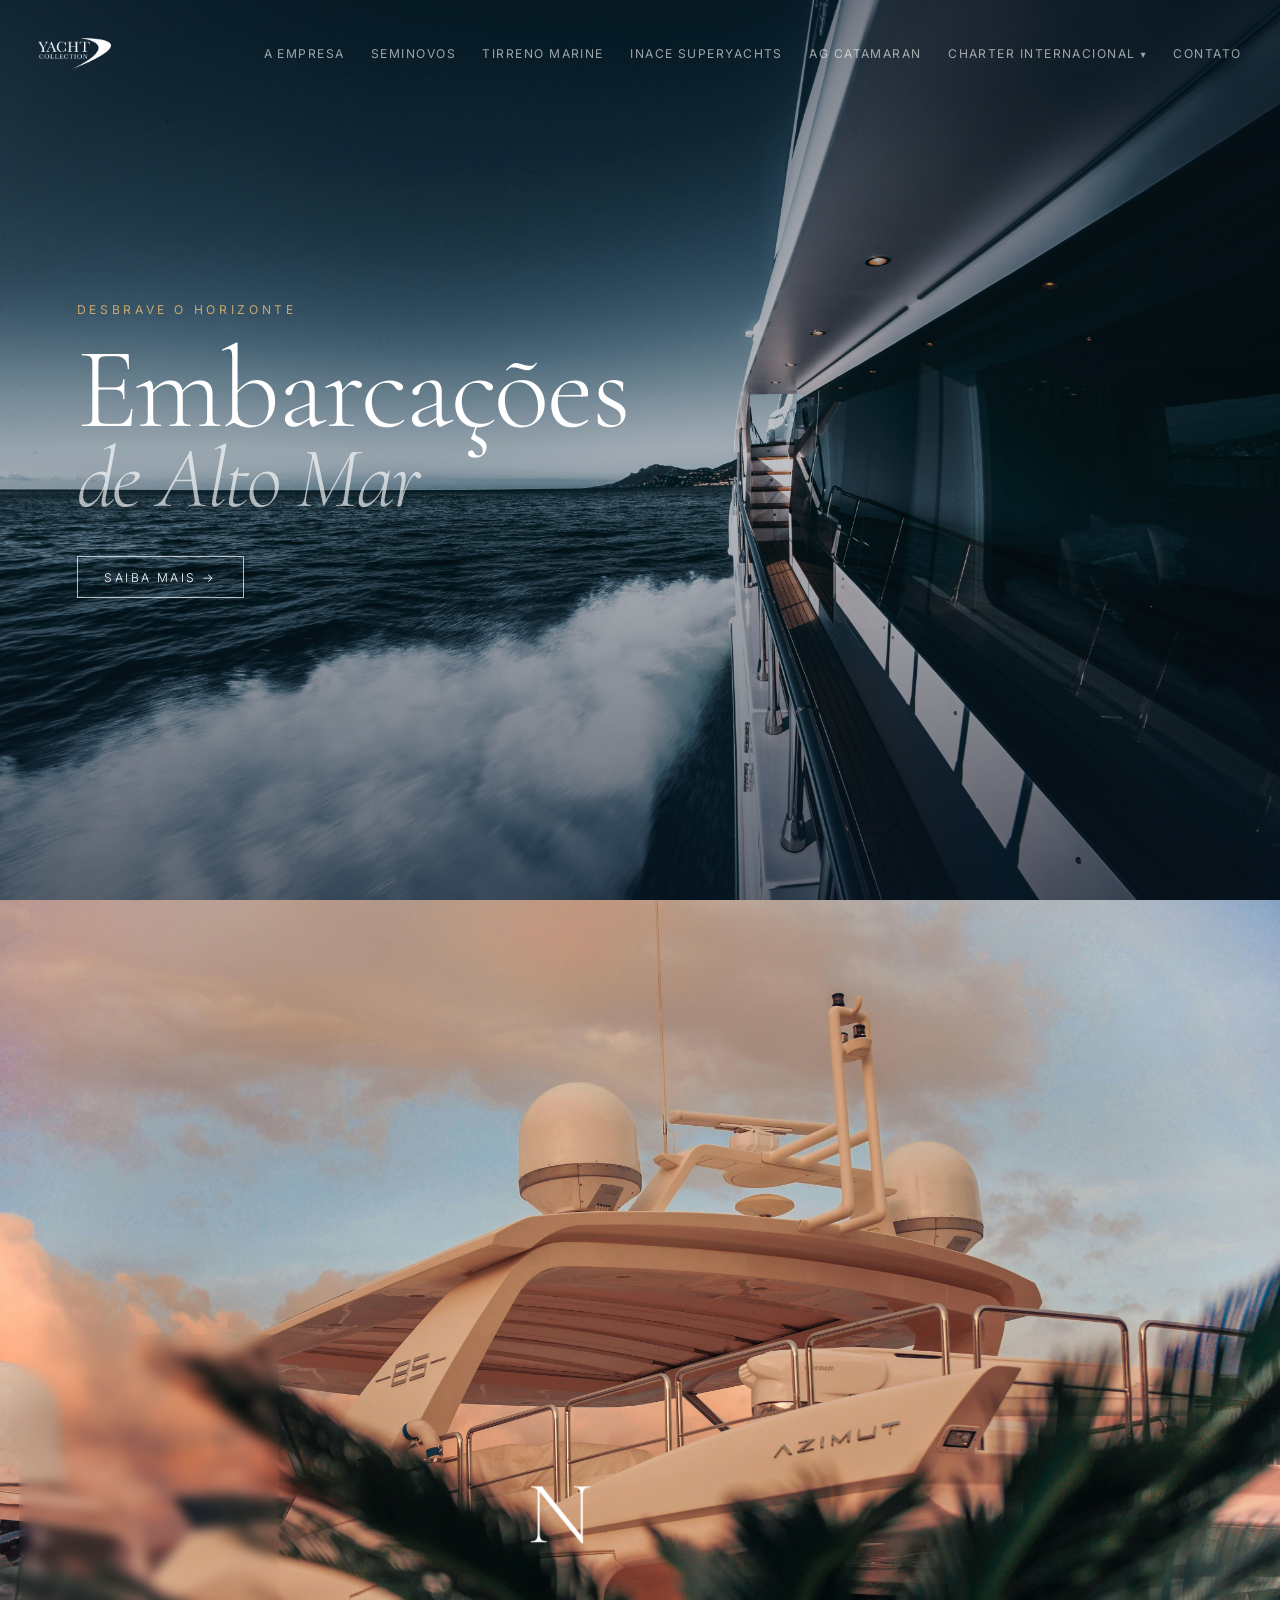
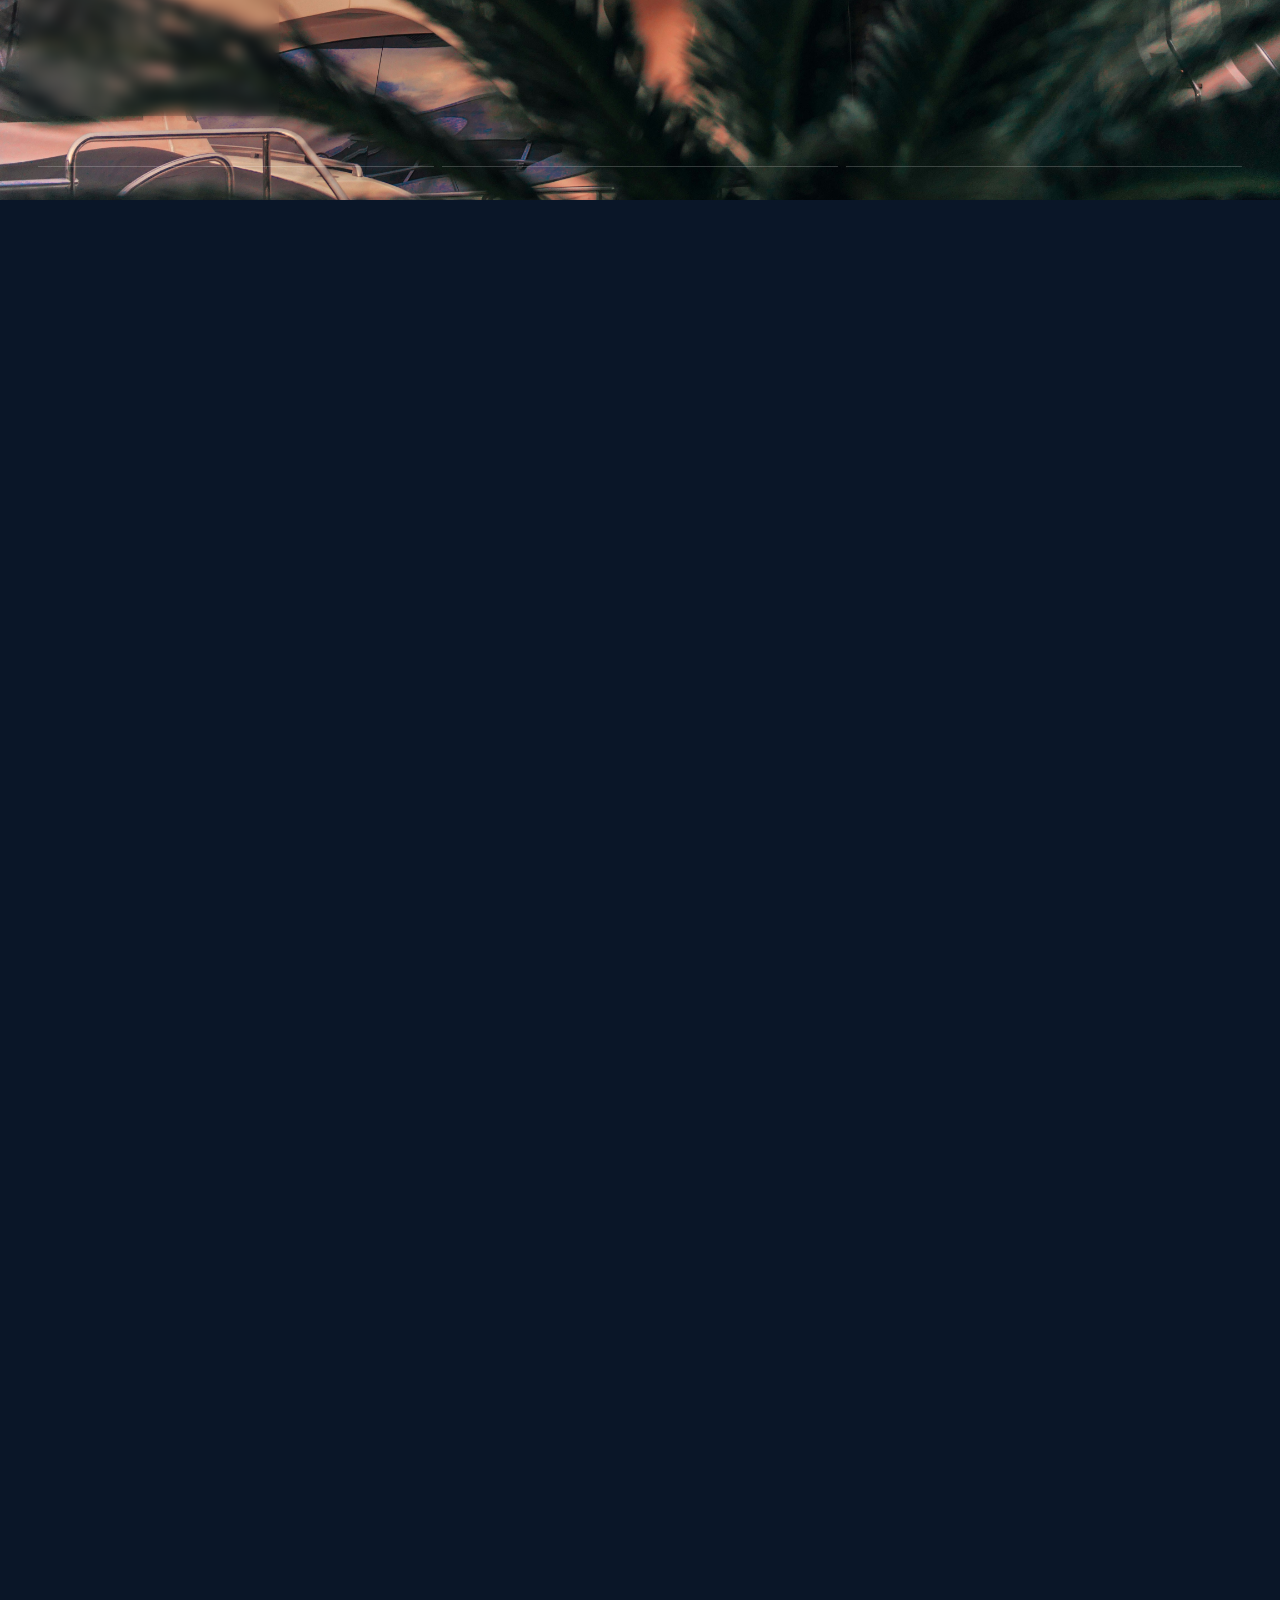
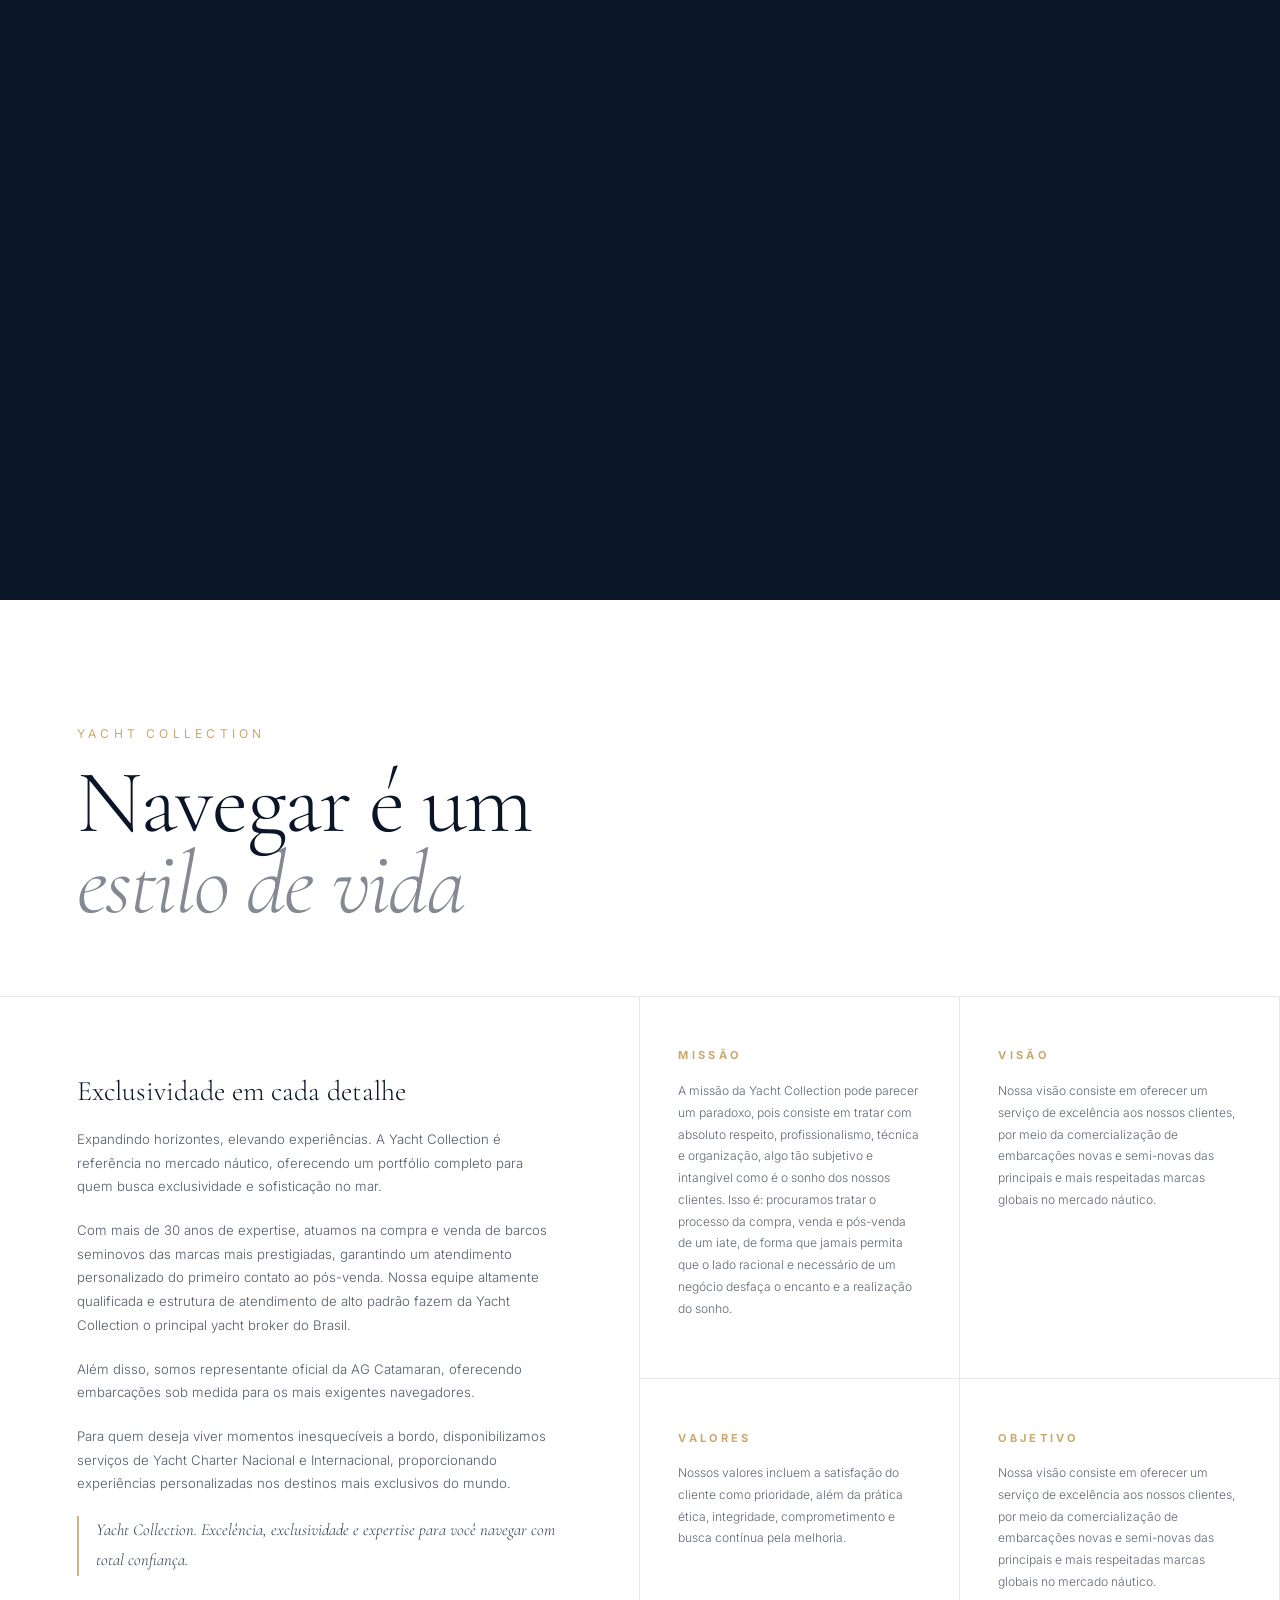
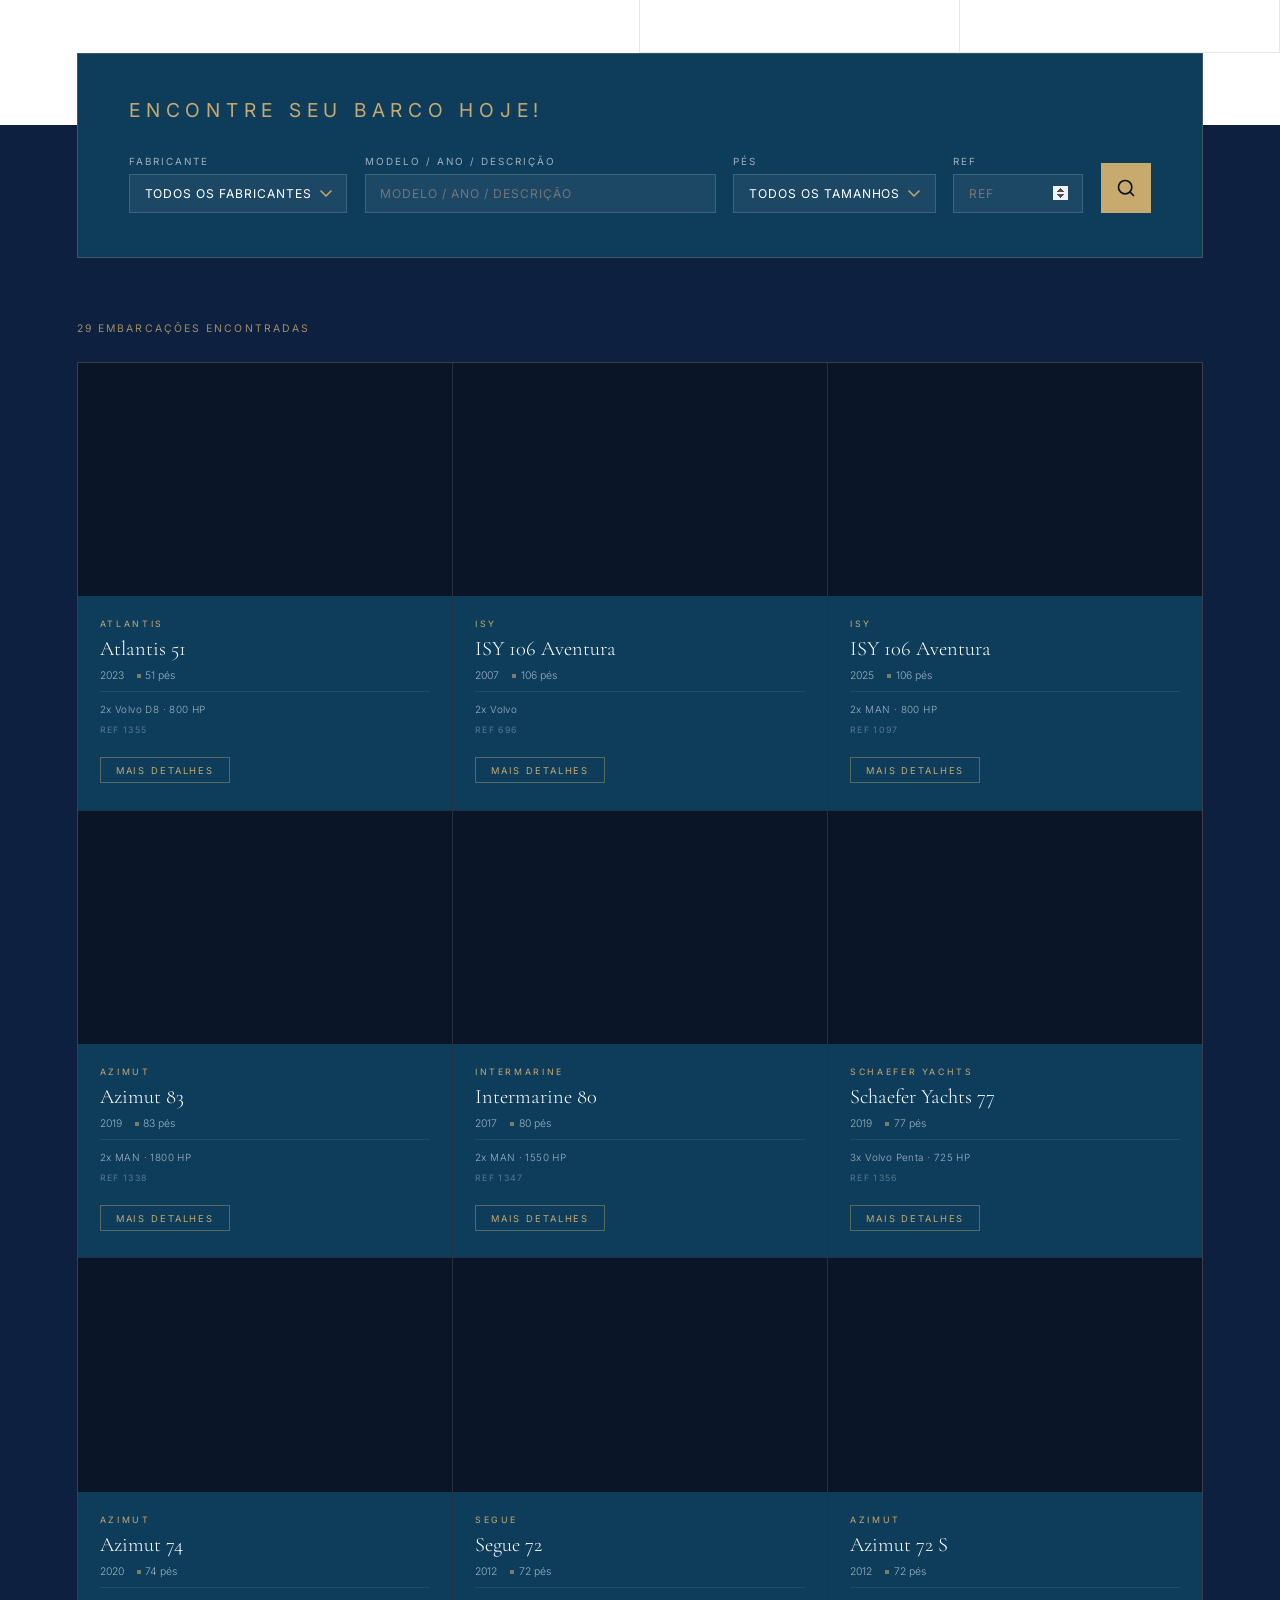
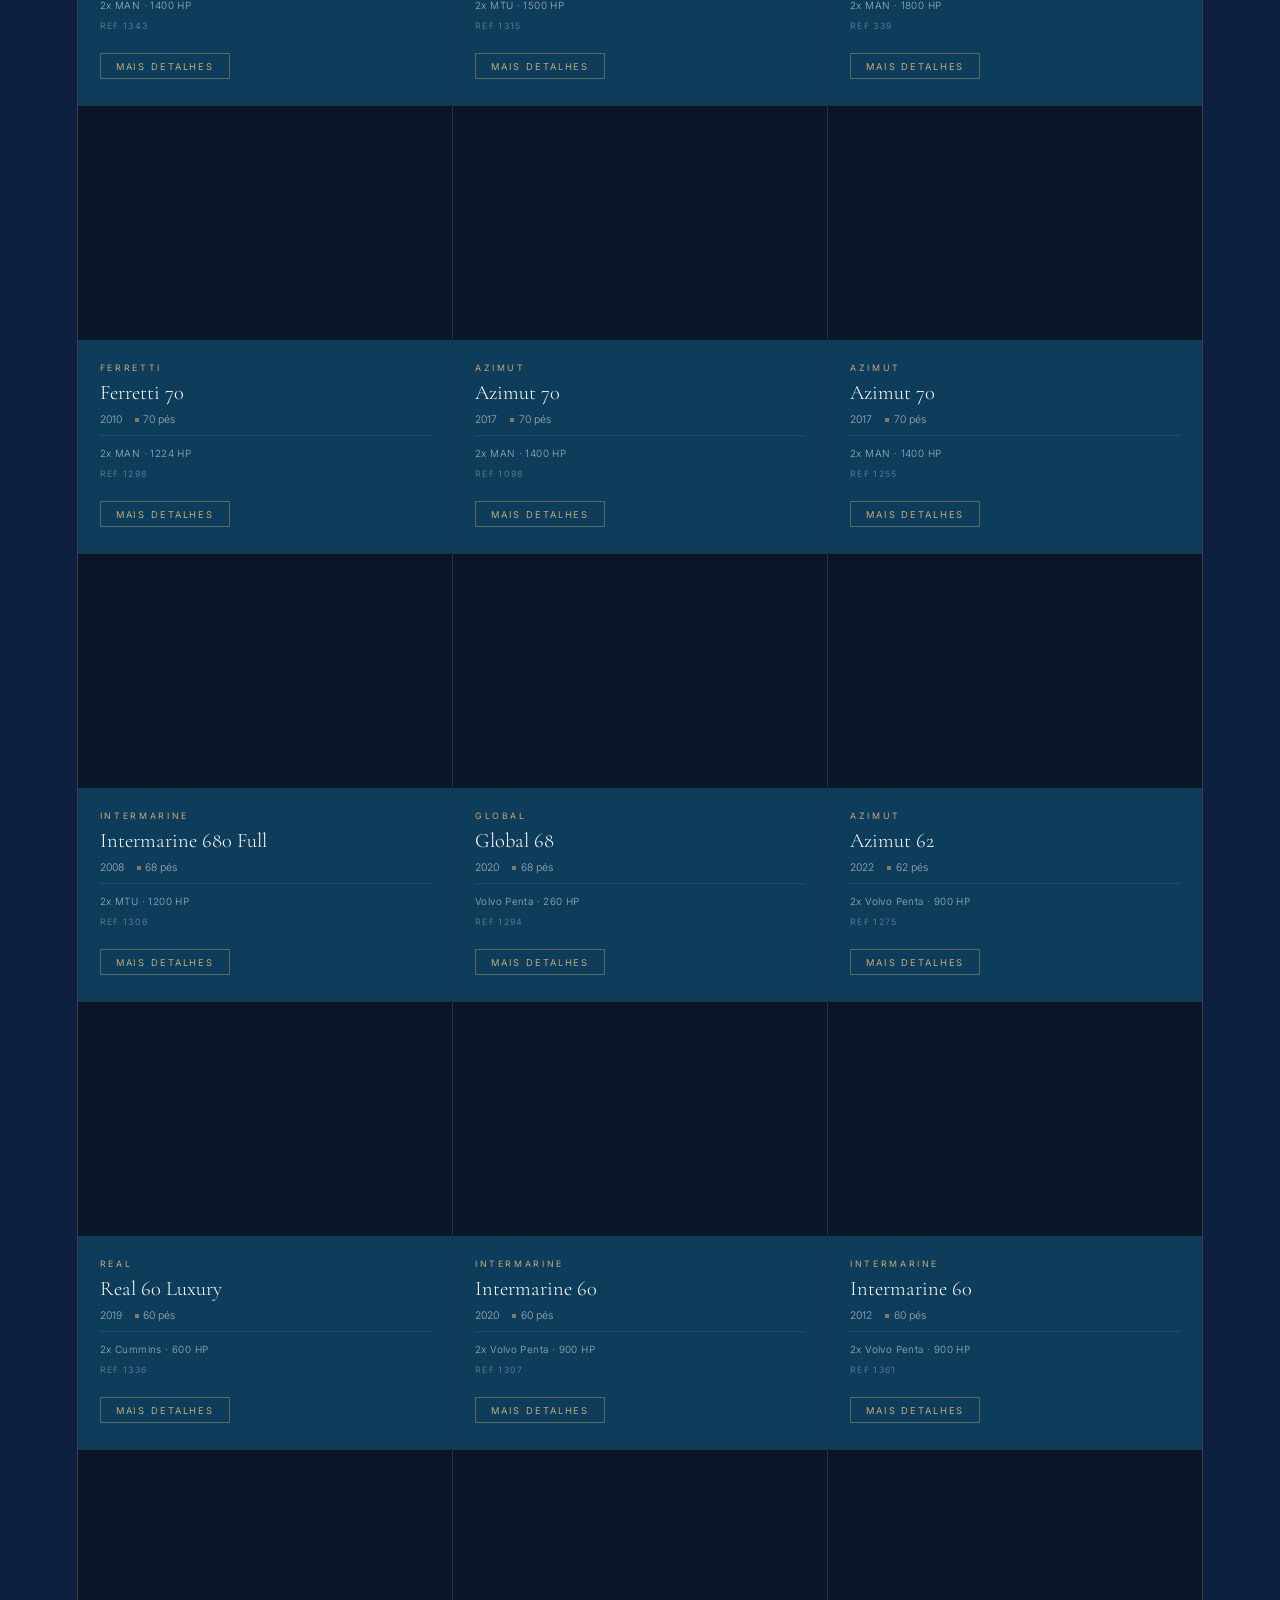
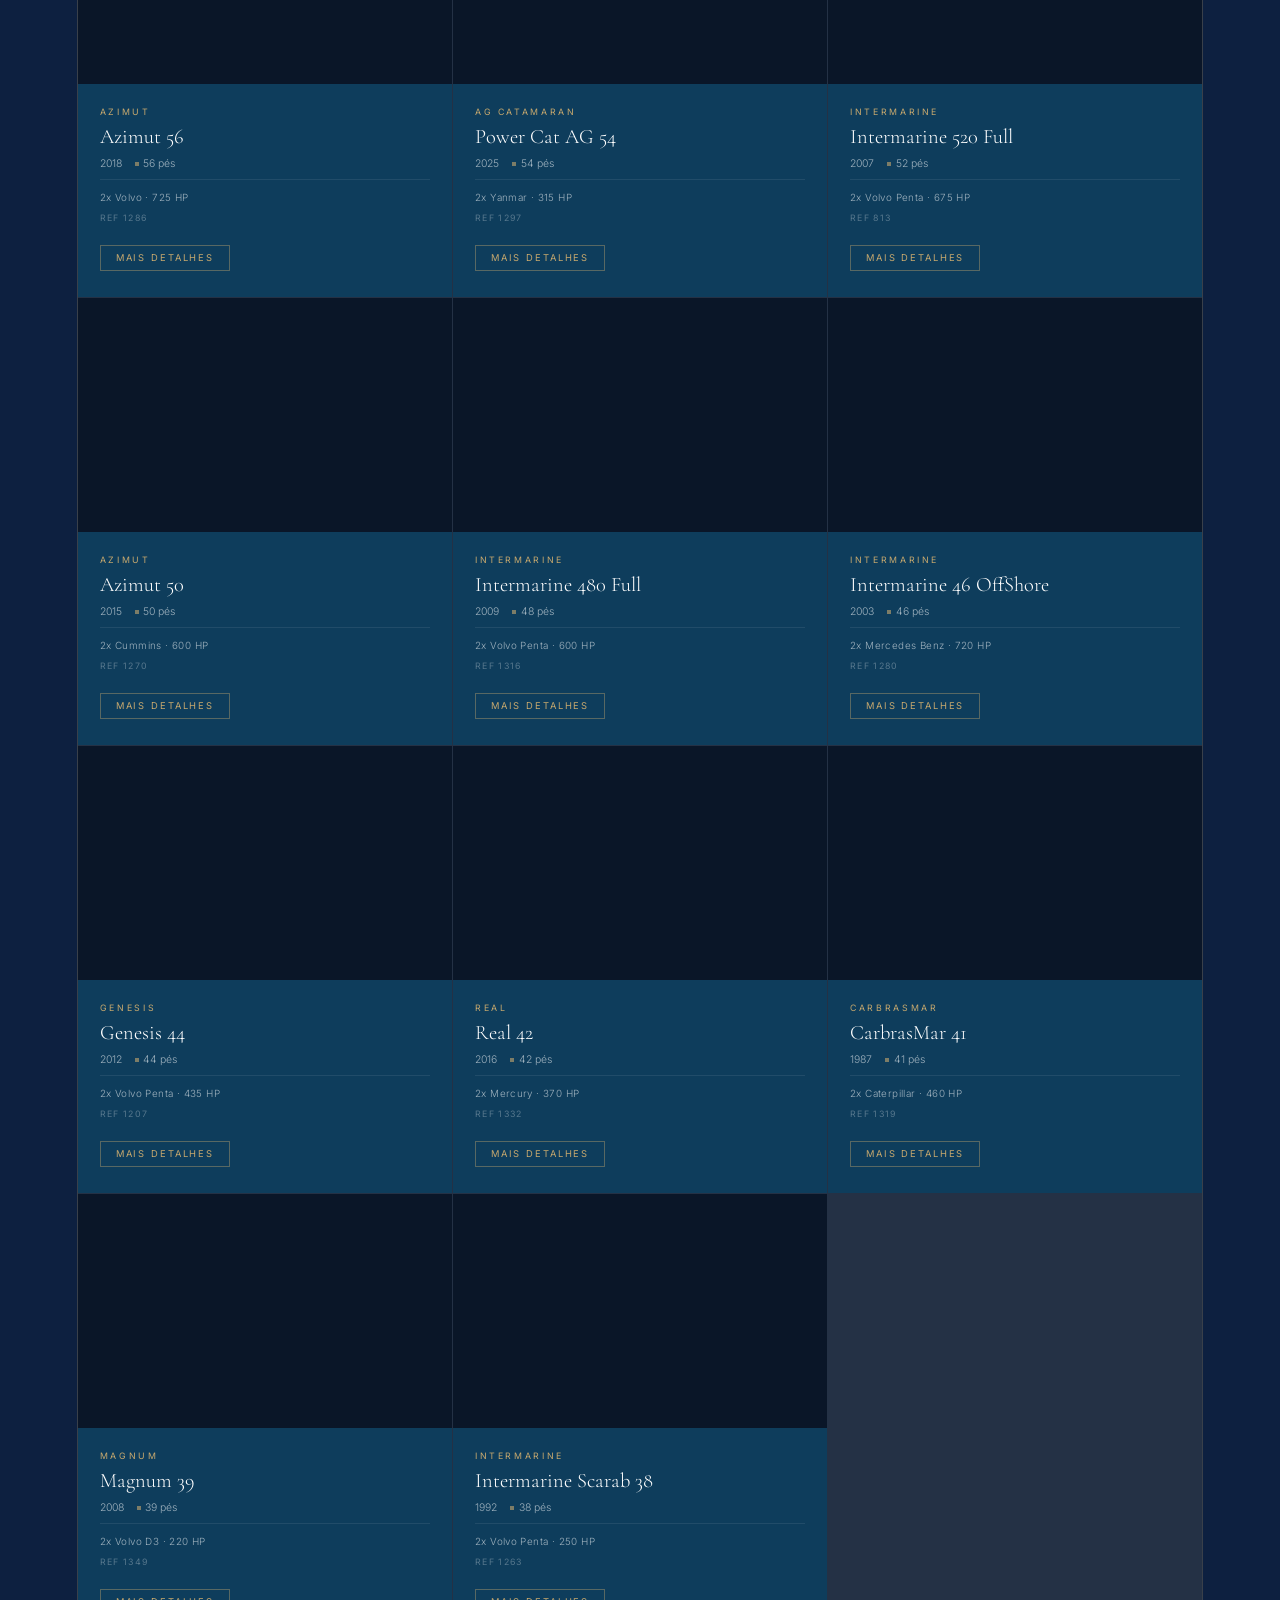
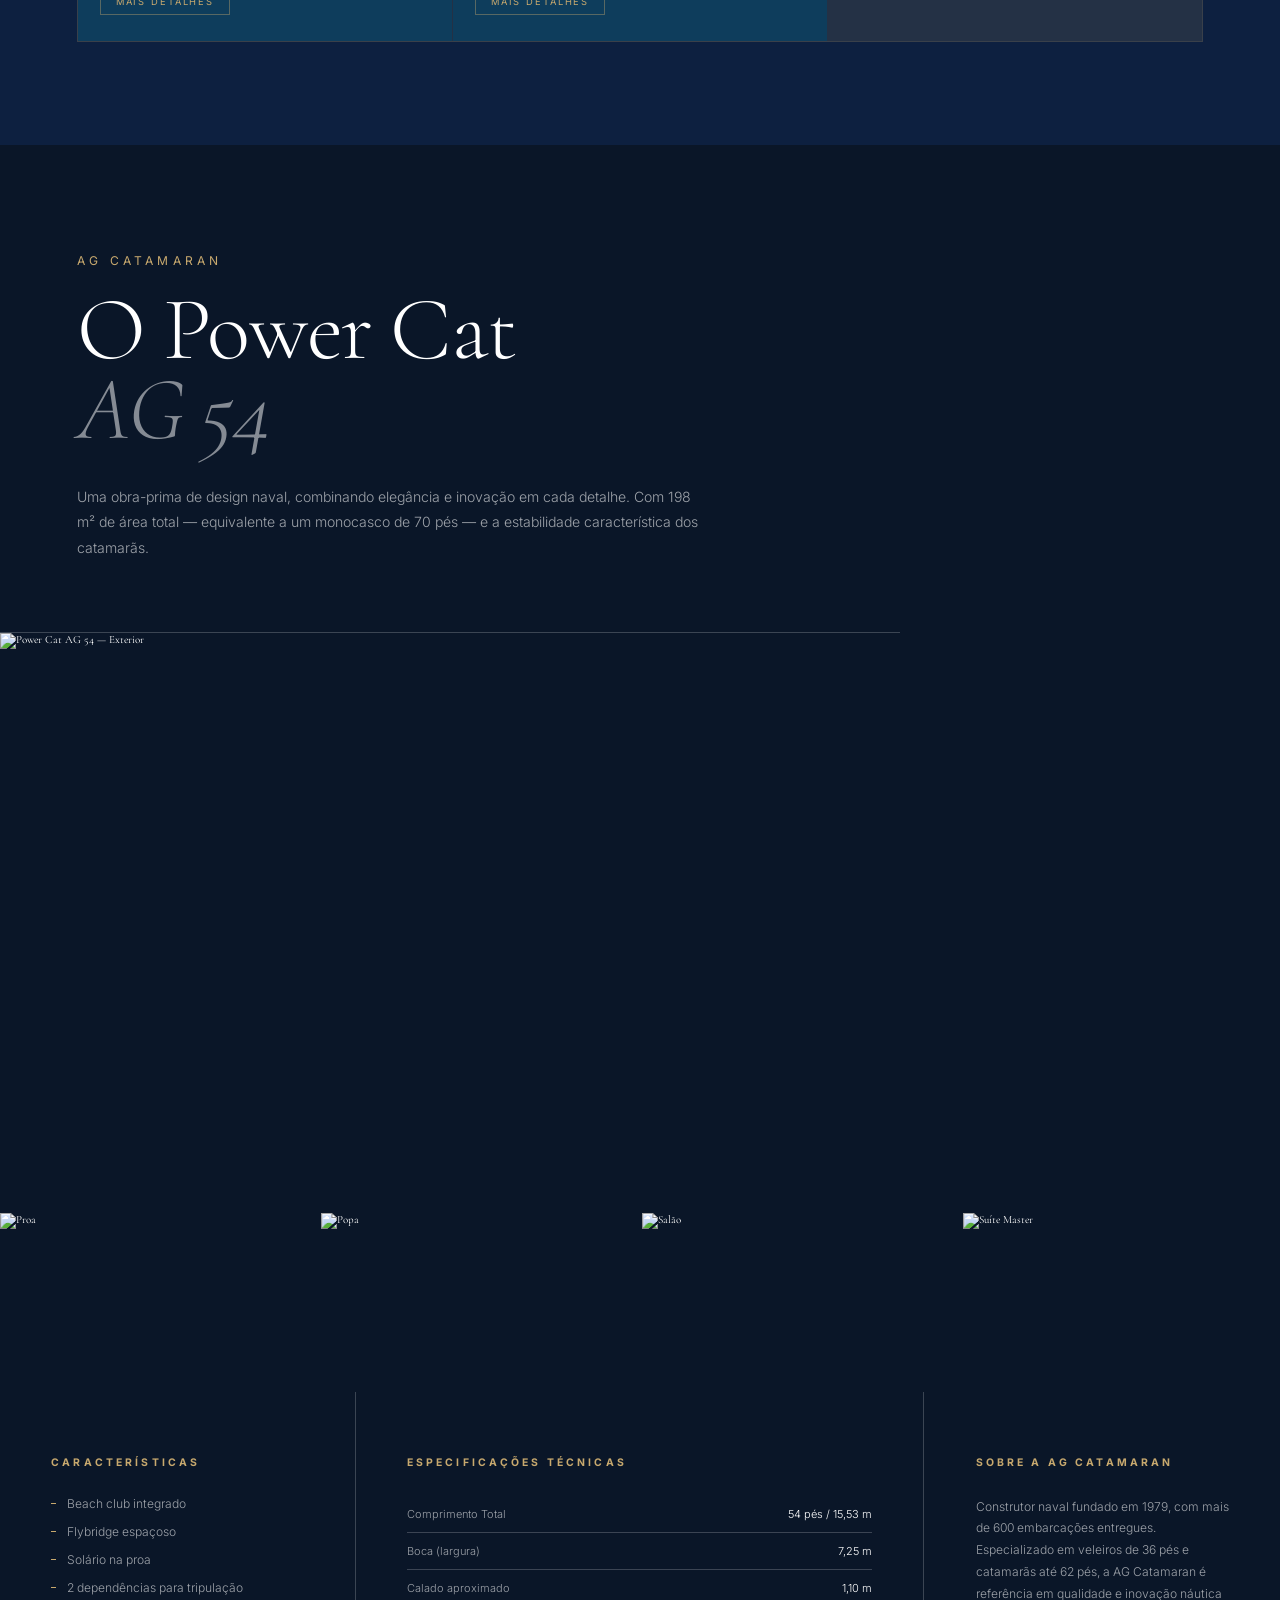
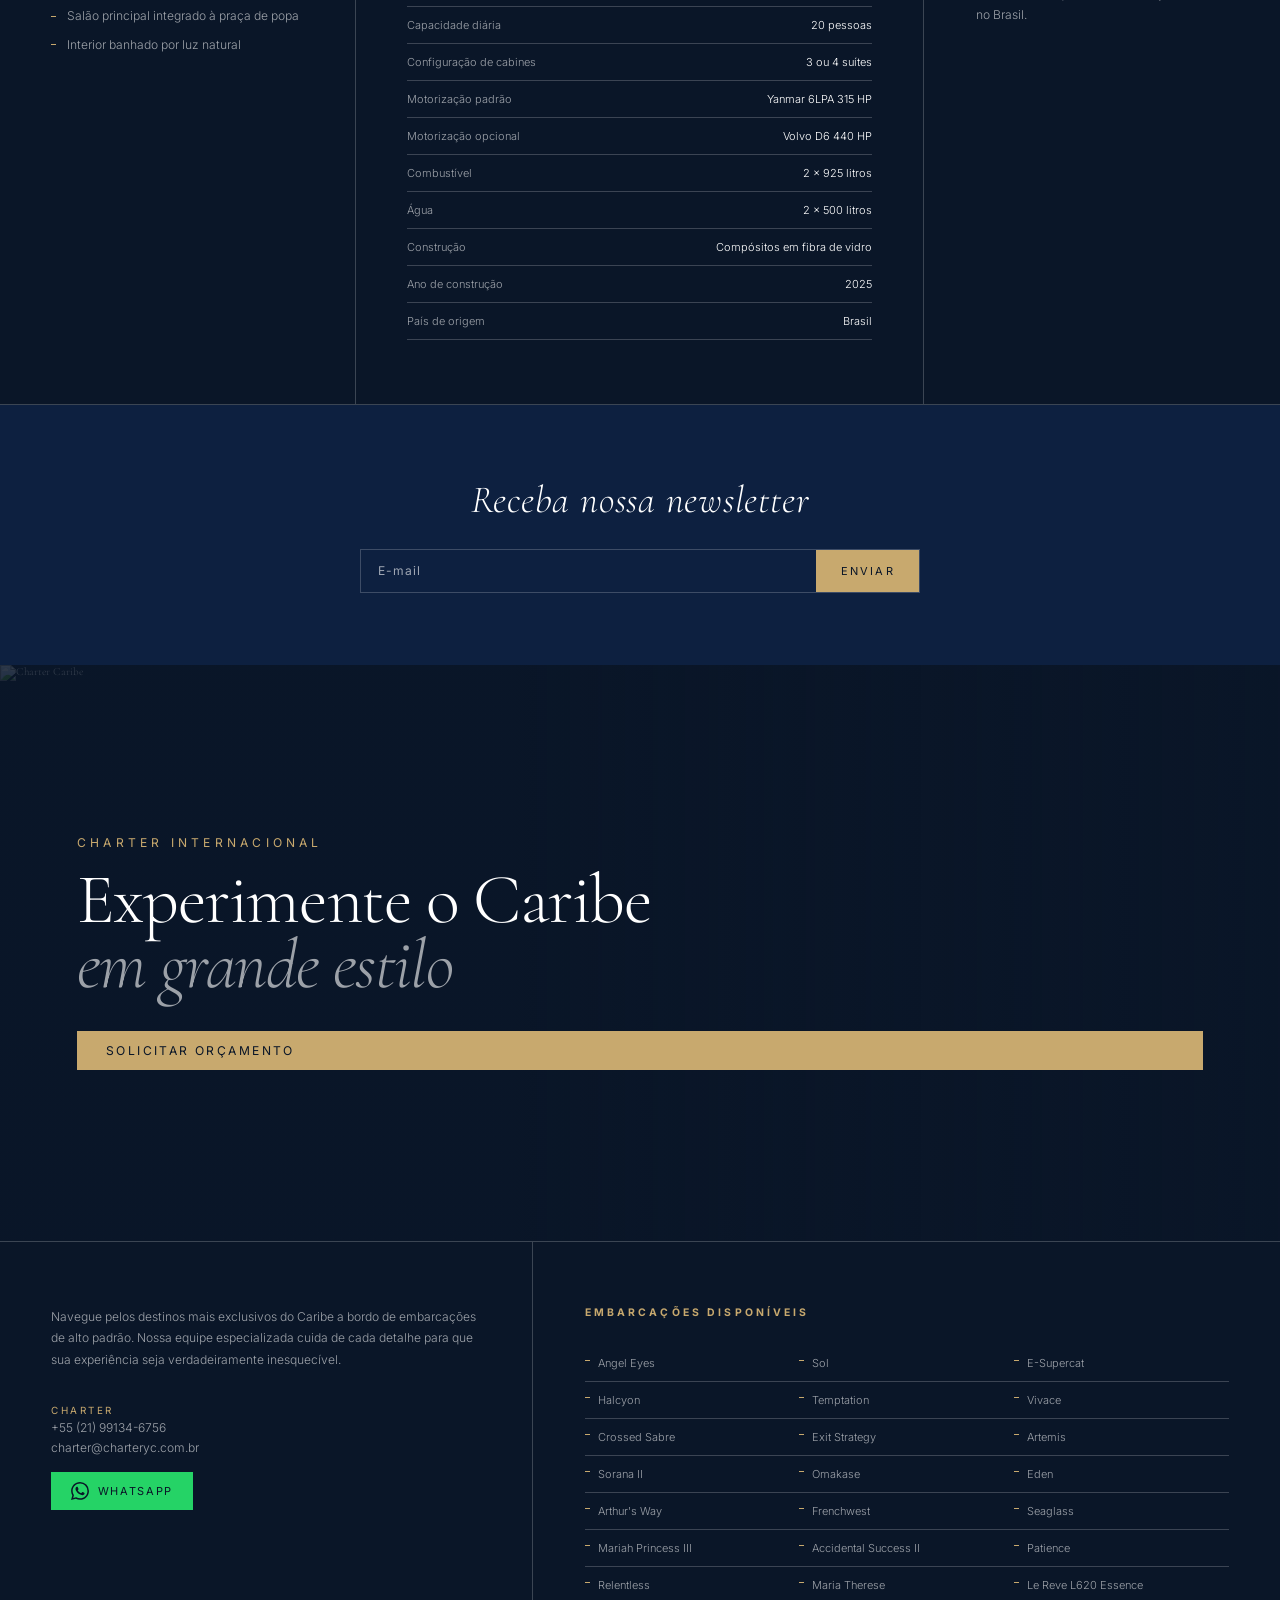
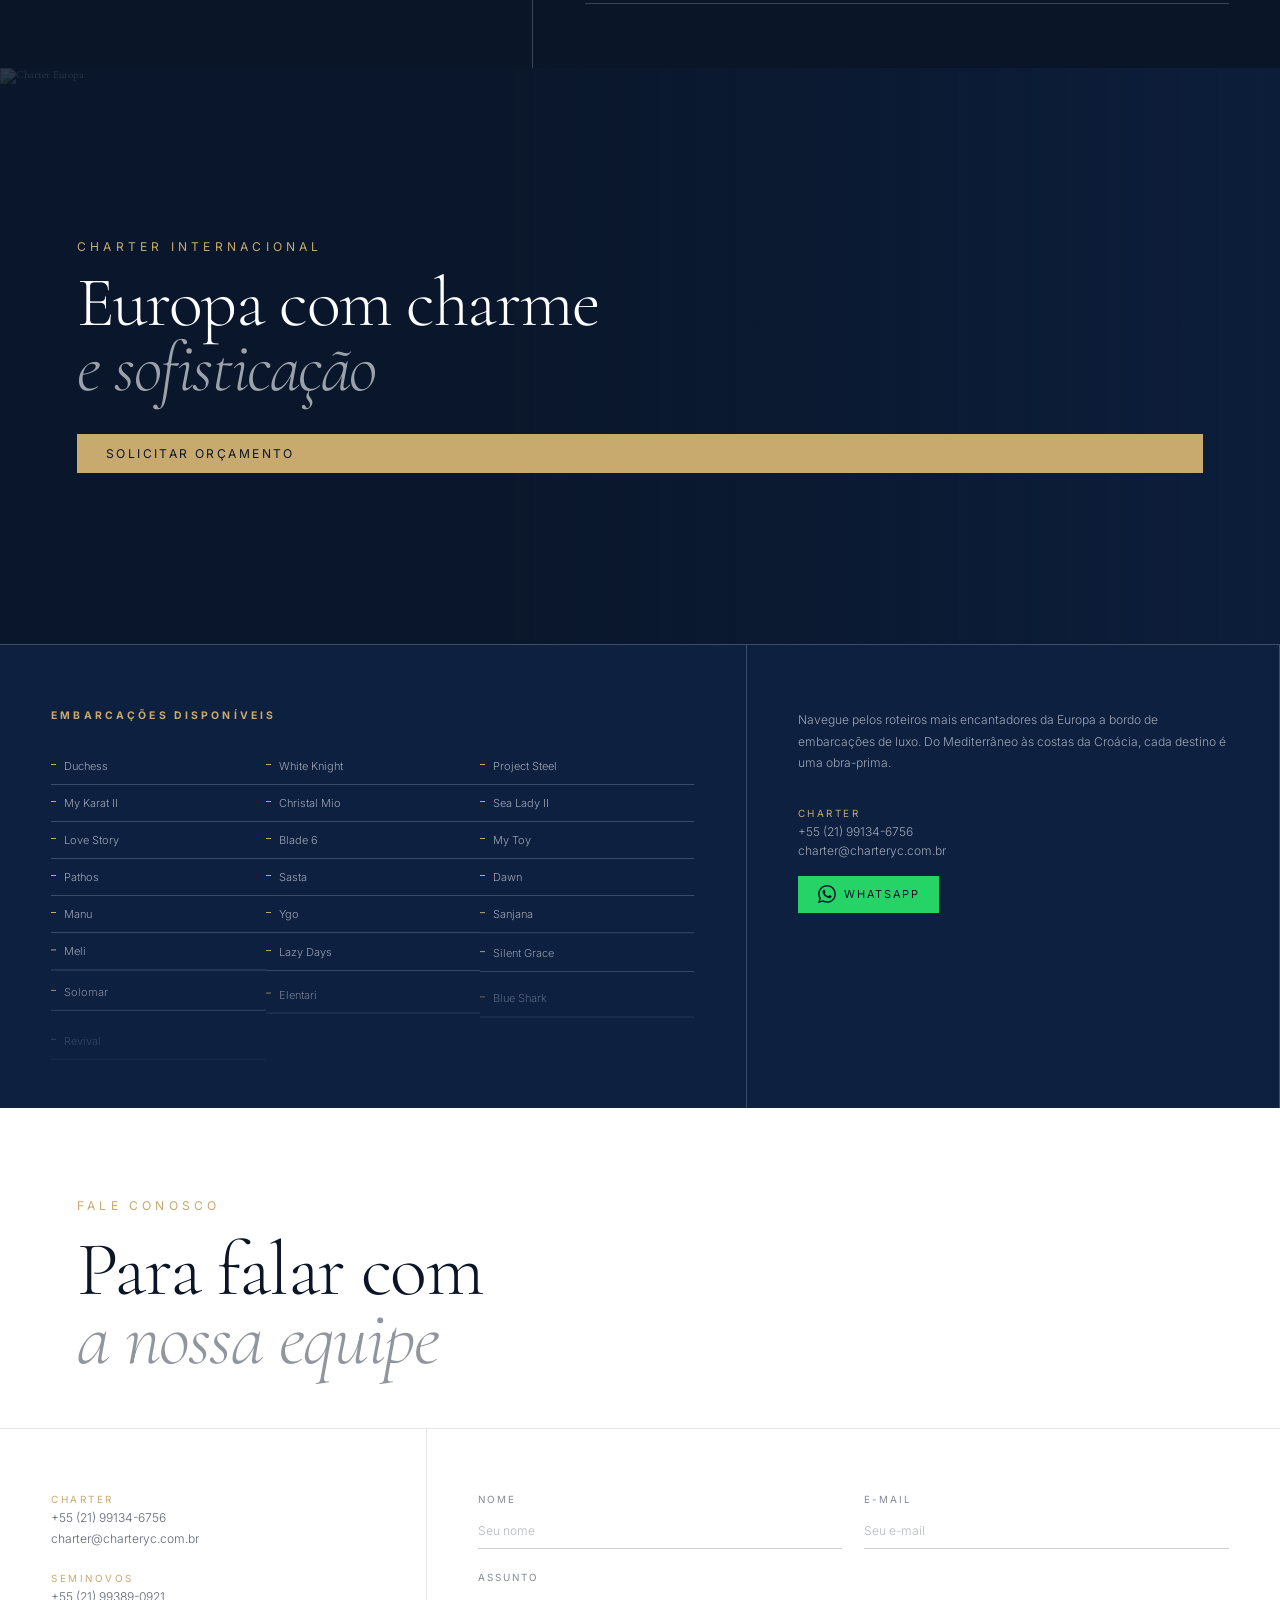
==== index.html @ ca75e2ed "feat: yacht detail page, nav hide-on-scroll, and scroll entrance animations - Add yacht.html with fu" ====
<!doctype html>
<html lang="pt-BR">
<head>
  <meta charset="UTF-8">
  <meta name="viewport" content="width=device-width, initial-scale=1">
  <title>Náutica Azul — Embarcações Premium</title>
  <link rel="stylesheet" href="css/style.css">
</head>
<body>

  <header class="frame">
    <img class="frame__logo" src="img/logo.png" alt="Yacht Collection">
    <nav class="frame__nav">
      <a href="#a-empresa">A EMPRESA</a>
      <a href="#seminovos">SEMINOVOS</a>
      <a href="#TIRRENO MARINE">TIRRENO MARINE</a>
      <a href="https://inacesuperyachts.com/" target="_blank" rel="noopener">INACE SUPERYACHTS</a>
      <a href="#ag-catamaran">AG CATAMARAN</a>
      <div class="nav-dropdown">
        <button class="nav-dropdown__toggle" aria-expanded="false">
          CHARTER INTERNACIONAL <span class="nav-dropdown__arrow">▾</span>
        </button>
        <ul class="nav-dropdown__menu">
          <li><a href="#charter-caribe">CHARTER CARIBE</a></li>
          <li><a href="#charter-europa">CHARTER EUROPA</a></li>
        </ul>
      </div>
      <a href="#CONTATO">CONTATO</a>
    </nav>
    <button class="hamburger" aria-label="Abrir menu" aria-expanded="false">
      <span></span><span></span><span></span>
    </button>
  </header>

  <div class="mobile-menu" aria-hidden="true">
    <button class="mobile-menu__close" aria-label="Fechar menu">✕</button>
    <nav class="mobile-menu__nav">
      <a href="#a-empresa">A EMPRESA</a>
      <a href="#seminovos">SEMINOVOS</a>
      <a href="#TIRRENO MARINE">TIRRENO MARINE</a>
      <a href="https://inacesuperyachts.com/" target="_blank" rel="noopener">INACE SUPERYACHTS</a>
      <a href="#ag-catamaran">AG CATAMARAN</a>
      <a href="#charter-caribe">CHARTER CARIBE</a>
      <a href="#charter-europa">CHARTER EUROPA</a>
      <a href="#CONTATO">CONTATO</a>
    </nav>
  </div>

  <div class="spacer spacer--intro">
    <div class="intro-content">
      <p class="intro-label">Desbrave o horizonte</p>
      <h1 class="intro-title">Embarcações<br><span>de Alto Mar</span></h1>
      <a class="intro-btn" href="#frota">SAIBA MAIS →</a>
    </div>
  </div>

  <section class="stage" id="frota">
    <div class="layers">

      <!-- Vídeo — camada base (abaixo das SVGs) -->
      <video class="video-bg" autoplay muted loop playsinline preload="auto">
        <source src="https://github.com/EuRydan/embarcacao/releases/download/v1.0/12270865-uhd_3840_2160_30fps.mp4" type="video/mp4">
      </video>

      <!-- Imagem 1 — Porto -->
      <svg class="layer" viewBox="0 0 100 100" preserveAspectRatio="none">
        <defs>
          <mask id="mask1" maskUnits="userSpaceOnUse">
            <rect x="0" y="0" width="100" height="100" fill="black"/>
            <g id="blinds1"></g>
          </mask>
        </defs>
        <image href="img/2.webp" x="0" y="0" width="100" height="100"
               preserveAspectRatio="xMidYMid slice" mask="url(#mask1)"/>
      </svg>

      <!-- Imagem 2 — Alto Mar -->
      <svg class="layer" viewBox="0 0 100 100" preserveAspectRatio="none">
        <defs>
          <mask id="mask2" maskUnits="userSpaceOnUse">
            <rect x="0" y="0" width="100" height="100" fill="black"/>
            <g id="blinds2"></g>
          </mask>
        </defs>
        <image href="img/1.webp" x="0" y="0" width="100" height="100"
               preserveAspectRatio="xMidYMid slice" mask="url(#mask2)"/>
      </svg>

      <!-- Imagem 3 — Pôr do Sol -->
      <svg class="layer" viewBox="0 0 100 100" preserveAspectRatio="none">
        <defs>
          <mask id="mask3" maskUnits="userSpaceOnUse">
            <rect x="0" y="0" width="100" height="100" fill="black"/>
            <g id="blinds3"></g>
          </mask>
        </defs>
        <image href="img/3.webp" x="0" y="0" width="100" height="100"
               preserveAspectRatio="xMidYMid slice" mask="url(#mask3)"/>
      </svg>

      <!-- Barra de progresso -->
      <div class="progress-bar">
        <div class="segment"><div class="fill"></div></div>
        <div class="segment"><div class="fill"></div></div>
        <div class="segment"><div class="fill"></div></div>
      </div>

      <!-- Textos por seção -->
      <div class="texts">
        <div class="txt txt--1">
          <div class="txt__card">
            <span class="txt__label">01 — Porto</span>
            <h2 class="txt__title">HARBOR<br>COLLECTION</h2>
            <p class="txt__desc">Embarcações premium para travessias costeiras. Design aerodinâmico e conforto incomparável para cada saída ao mar.</p>
          </div>
        </div>
        <div class="txt txt--2">
          <div class="txt__card">
            <span class="txt__label">02 — Alto Mar</span>
            <h2 class="txt__title">OPEN<br>OCEAN</h2>
            <p class="txt__desc">Lancha de alto desempenho para expedições offshore. Motor de 400 HP e casco reforçado para ondas de até 3 metros.</p>
          </div>
        </div>
        <div class="txt txt--3">
          <div class="txt__card">
            <span class="txt__label">03 — Luxo</span>
            <h2 class="txt__title">SUNSET<br>VOYAGE</h2>
            <p class="txt__desc">Iate executivo para eventos e lazer exclusivo. Deck espaçoso, cabines climatizadas e acabamento em madeira nobre.</p>
          </div>
        </div>
      </div>

    </div>
  </section>

  <section class="section-white" id="a-empresa">

    <div class="empresa-hero">
      <p class="empresa-eyebrow">YACHT COLLECTION</p>
      <h2 class="empresa-title">Navegar é um<br><em>estilo de vida</em></h2>
    </div>

    <div class="empresa-body">

      <div class="empresa-intro">
        <h3 class="empresa-subtitle">Exclusividade em cada detalhe</h3>
        <p>Expandindo horizontes, elevando experiências. A Yacht Collection é referência no mercado náutico, oferecendo um portfólio completo para quem busca exclusividade e sofisticação no mar.</p>
        <p>Com mais de 30 anos de expertise, atuamos na compra e venda de barcos seminovos das marcas mais prestigiadas, garantindo um atendimento personalizado do primeiro contato ao pós-venda. Nossa equipe altamente qualificada e estrutura de atendimento de alto padrão fazem da Yacht Collection o principal yacht broker do Brasil.</p>
        <p>Além disso, somos representante oficial da AG Catamaran, oferecendo embarcações sob medida para os mais exigentes navegadores.</p>
        <p>Para quem deseja viver momentos inesquecíveis a bordo, disponibilizamos serviços de Yacht Charter Nacional e Internacional, proporcionando experiências personalizadas nos destinos mais exclusivos do mundo.</p>
        <p class="empresa-closing">Yacht Collection. Excelência, exclusividade e expertise para você navegar com total confiança.</p>
      </div>

      <div class="empresa-pillars">
        <div class="pilar">
          <h4 class="pilar__title">Missão</h4>
          <p class="pilar__text">A missão da Yacht Collection pode parecer um paradoxo, pois consiste em tratar com absoluto respeito, profissionalismo, técnica e organização, algo tão subjetivo e intangível como é o sonho dos nossos clientes. Isso é: procuramos tratar o processo da compra, venda e pós-venda de um iate, de forma que jamais permita que o lado racional e necessário de um negócio desfaça o encanto e a realização do sonho.</p>
        </div>
        <div class="pilar">
          <h4 class="pilar__title">Visão</h4>
          <p class="pilar__text">Nossa visão consiste em oferecer um serviço de excelência aos nossos clientes, por meio da comercialização de embarcações novas e semi-novas das principais e mais respeitadas marcas globais no mercado náutico.</p>
        </div>
        <div class="pilar">
          <h4 class="pilar__title">Valores</h4>
          <p class="pilar__text">Nossos valores incluem a satisfação do cliente como prioridade, além da prática ética, integridade, comprometimento e busca contínua pela melhoria.</p>
        </div>
        <div class="pilar">
          <h4 class="pilar__title">Objetivo</h4>
          <p class="pilar__text">Nossa visão consiste em oferecer um serviço de excelência aos nossos clientes, por meio da comercialização de embarcações novas e semi-novas das principais e mais respeitadas marcas globais no mercado náutico.</p>
        </div>
      </div>

    </div>

  </section>

  <section class="section-seminovos" id="seminovos">
    <div class="seminovos-card">
      <h2 class="seminovos-card__title">ENCONTRE SEU BARCO HOJE!</h2>
      <div class="seminovos-filters">

        <div class="filter-group">
          <label class="filter-label">Fabricante</label>
          <select class="filter-select" id="filter-brand">
            <option value="">TODOS OS FABRICANTES</option>
            <option value="AG CATAMARAN">AG CATAMARAN</option>
            <option value="ATLANTIS">ATLANTIS</option>
            <option value="AZIMUT">AZIMUT</option>
            <option value="CARBRASMAR">CARBRASMAR</option>
            <option value="FERRETTI">FERRETTI</option>
            <option value="GENESIS">GENESIS</option>
            <option value="GLOBAL">GLOBAL</option>
            <option value="INTERMARINE">INTERMARINE</option>
            <option value="ISY">ISY</option>
            <option value="MAGNUM">MAGNUM</option>
            <option value="REAL">REAL</option>
            <option value="SCHAEFER YACHTS">SCHAEFER YACHTS</option>
            <option value="SEGUE">SEGUE</option>
          </select>
        </div>

        <div class="filter-group filter-group--grow">
          <label class="filter-label">Modelo / Ano / Descrição</label>
          <input class="filter-input" id="filter-text" type="text" placeholder="MODELO / ANO / DESCRIÇÃO">
        </div>

        <div class="filter-group">
          <label class="filter-label">Pés</label>
          <select class="filter-select" id="filter-feet">
            <option value="">TODOS OS TAMANHOS</option>
            <option value="106">MAIOR QUE 106</option>
            <option value="90">MAIOR QUE 90</option>
            <option value="83">MAIOR QUE 83</option>
            <option value="77">MAIOR QUE 77</option>
            <option value="74">MAIOR QUE 74</option>
            <option value="72">MAIOR QUE 72</option>
            <option value="70">MAIOR QUE 70</option>
            <option value="68">MAIOR QUE 68</option>
            <option value="62">MAIOR QUE 62</option>
            <option value="60">MAIOR QUE 60</option>
            <option value="56">MAIOR QUE 56</option>
            <option value="54">MAIOR QUE 54</option>
            <option value="52">MAIOR QUE 52</option>
            <option value="51">MAIOR QUE 51</option>
            <option value="50">MAIOR QUE 50</option>
            <option value="48">MAIOR QUE 48</option>
            <option value="46">MAIOR QUE 46</option>
            <option value="44">MAIOR QUE 44</option>
            <option value="42">MAIOR QUE 42</option>
            <option value="41">MAIOR QUE 41</option>
            <option value="39">MAIOR QUE 39</option>
            <option value="38">MAIOR QUE 38</option>
          </select>
        </div>

        <div class="filter-group filter-group--ref">
          <label class="filter-label">Ref</label>
          <input class="filter-input filter-input--number" id="filter-ref" type="number" placeholder="REF" min="0">
        </div>

        <button class="filter-search" id="filter-btn" aria-label="Pesquisar">
          <svg xmlns="http://www.w3.org/2000/svg" viewBox="0 0 24 24" fill="none" stroke="currentColor" stroke-width="2" stroke-linecap="round" stroke-linejoin="round">
            <circle cx="11" cy="11" r="8"/><line x1="21" y1="21" x2="16.65" y2="16.65"/>
          </svg>
        </button>

      </div>
    </div>

    <div class="seminovos-results" id="seminovos-results"></div>
  </section>

  <section class="section-ag" id="ag-catamaran">

    <div class="ag-hero">
      <p class="ag-eyebrow">AG CATAMARAN</p>
      <h2 class="ag-title">O Power Cat<br><em>AG 54</em></h2>
      <p class="ag-lead">Uma obra-prima de design naval, combinando elegância e inovação em cada detalhe. Com 198 m² de área total — equivalente a um monocasco de 70 pés — e a estabilidade característica dos catamarãs.</p>
    </div>

    <div class="ag-gallery">
      <img class="ag-gallery__banner" src="https://agcatamarans.com/assets/exterior.png"    alt="Power Cat AG 54 — Exterior">
      <div class="ag-gallery__row">
        <img src="https://agcatamarans.com/assets/proa.JPG"        alt="Proa">
        <img src="https://agcatamarans.com/assets/pops54.jpg"      alt="Popa">
        <img src="https://agcatamarans.com/assets/salon.png"       alt="Salão">
        <img src="https://agcatamarans.com/assets/suitemaster.png" alt="Suíte Master">
      </div>
    </div>

    <div class="ag-body">

      <div class="ag-features">
        <h3 class="ag-section-label">Características</h3>
        <ul class="ag-list">
          <li>Beach club integrado</li>
          <li>Flybridge espaçoso</li>
          <li>Solário na proa</li>
          <li>2 dependências para tripulação</li>
          <li>Salão principal integrado à praça de popa</li>
          <li>Interior banhado por luz natural</li>
        </ul>
      </div>

      <div class="ag-specs">
        <h3 class="ag-section-label">Especificações Técnicas</h3>
        <dl class="ag-table">
          <div class="ag-row"><dt>Comprimento Total</dt><dd>54 pés / 15,53 m</dd></div>
          <div class="ag-row"><dt>Boca (largura)</dt><dd>7,25 m</dd></div>
          <div class="ag-row"><dt>Calado aproximado</dt><dd>1,10 m</dd></div>
          <div class="ag-row"><dt>Capacidade diária</dt><dd>20 pessoas</dd></div>
          <div class="ag-row"><dt>Configuração de cabines</dt><dd>3 ou 4 suítes</dd></div>
          <div class="ag-row"><dt>Motorização padrão</dt><dd>Yanmar 6LPA 315 HP</dd></div>
          <div class="ag-row"><dt>Motorização opcional</dt><dd>Volvo D6 440 HP</dd></div>
          <div class="ag-row"><dt>Combustível</dt><dd>2 × 925 litros</dd></div>
          <div class="ag-row"><dt>Água</dt><dd>2 × 500 litros</dd></div>
          <div class="ag-row"><dt>Construção</dt><dd>Compósitos em fibra de vidro</dd></div>
          <div class="ag-row"><dt>Ano de construção</dt><dd>2025</dd></div>
          <div class="ag-row"><dt>País de origem</dt><dd>Brasil</dd></div>
        </dl>
      </div>

      <div class="ag-about">
        <h3 class="ag-section-label">Sobre a AG Catamaran</h3>
        <p>Construtor naval fundado em 1979, com mais de 600 embarcações entregues. Especializado em veleiros de 36 pés e catamarãs até 62 pés, a AG Catamaran é referência em qualidade e inovação náutica no Brasil.</p>
      </div>

    </div>

  </section>

  <section class="section-newsletter" id="newsletter">
    <div class="newsletter-inner">
      <p class="newsletter-label">Receba nossa newsletter</p>
      <form class="newsletter-form" onsubmit="return false;">
        <input class="newsletter-input" type="email" placeholder="E-mail" aria-label="E-mail">
        <button class="newsletter-btn" type="submit">ENVIAR</button>
      </form>
    </div>
  </section>

  <section class="section-charter-caribe" id="charter-caribe">

    <div class="cc-banner">
      <img class="cc-banner__img" src="https://yachtcollection.com.br/img/charter/internacional/Banner-Charte-Desktop-V2.svg" alt="Charter Caribe">
      <div class="cc-banner__overlay">
        <p class="cc-eyebrow">Charter Internacional</p>
        <h2 class="cc-title">Experimente o Caribe<br><em>em grande estilo</em></h2>
        <a class="cc-cta" href="mailto:charter@charteryc.com.br">Solicitar Orçamento</a>
      </div>
    </div>

    <div class="cc-body">

      <div class="cc-intro">
        <p>Navegue pelos destinos mais exclusivos do Caribe a bordo de embarcações de alto padrão. Nossa equipe especializada cuida de cada detalhe para que sua experiência seja verdadeiramente inesquecível.</p>
        <div class="cc-contact">
          <div class="cc-contact-item">
            <span class="cc-contact-label">Charter</span>
            <a href="tel:+5521991346756">+55 (21) 99134-6756</a>
            <a href="mailto:charter@charteryc.com.br">charter@charteryc.com.br</a>
          </div>
          <a class="cc-whatsapp" href="https://wa.me/5521991346756" target="_blank" rel="noopener">
            <svg xmlns="http://www.w3.org/2000/svg" viewBox="0 0 24 24" fill="currentColor"><path d="M17.472 14.382c-.297-.149-1.758-.867-2.03-.967-.273-.099-.471-.148-.67.15-.197.297-.767.966-.94 1.164-.173.199-.347.223-.644.075-.297-.15-1.255-.463-2.39-1.475-.883-.788-1.48-1.761-1.653-2.059-.173-.297-.018-.458.13-.606.134-.133.298-.347.446-.52.149-.174.198-.298.298-.497.099-.198.05-.371-.025-.52-.075-.149-.669-1.612-.916-2.207-.242-.579-.487-.5-.669-.51-.173-.008-.371-.01-.57-.01-.198 0-.52.074-.792.372-.272.297-1.04 1.016-1.04 2.479 0 1.462 1.065 2.875 1.213 3.074.149.198 2.096 3.2 5.077 4.487.709.306 1.262.489 1.694.625.712.227 1.36.195 1.871.118.571-.085 1.758-.719 2.006-1.413.248-.694.248-1.289.173-1.413-.074-.124-.272-.198-.57-.347m-5.421 7.403h-.004a9.87 9.87 0 01-5.031-1.378l-.361-.214-3.741.982.998-3.648-.235-.374a9.86 9.86 0 01-1.51-5.26c.001-5.45 4.436-9.884 9.888-9.884 2.64 0 5.122 1.03 6.988 2.898a9.825 9.825 0 012.893 6.994c-.003 5.45-4.437 9.884-9.885 9.884m8.413-18.297A11.815 11.815 0 0012.05 0C5.495 0 .16 5.335.157 11.892c0 2.096.547 4.142 1.588 5.945L.057 24l6.305-1.654a11.882 11.882 0 005.683 1.448h.005c6.554 0 11.89-5.335 11.893-11.893a11.821 11.821 0 00-3.48-8.413z"/></svg>
            WhatsApp
          </a>
        </div>
      </div>

      <div class="cc-yachts">
        <h3 class="cc-yachts-title">Embarcações Disponíveis</h3>
        <ul class="cc-yachts-grid">
          <li>Angel Eyes<img class="yacht-preview" src="https://yachtcollection.com.br/img/charter/internacional/ANGELEYES.svg" alt="Angel Eyes"></li>
          <li>Sol<img class="yacht-preview" src="https://yachtcollection.com.br/img/charter/internacional/SOL.svg" alt="Sol"></li>
          <li>E-Supercat<img class="yacht-preview" src="https://yachtcollection.com.br/img/charter/internacional/E-SUPERCAT.svg" alt="E-Supercat"></li>
          <li>Halcyon<img class="yacht-preview" src="https://yachtcollection.com.br/img/charter/internacional/HALCYON.svg" alt="Halcyon"></li>
          <li>Temptation<img class="yacht-preview" src="https://yachtcollection.com.br/img/charter/internacional/TEMPTATION.svg" alt="Temptation"></li>
          <li>Vivace<img class="yacht-preview" src="https://yachtcollection.com.br/img/charter/internacional/VIVACE.svg" alt="Vivace"></li>
          <li>Crossed Sabre<img class="yacht-preview" src="https://yachtcollection.com.br/img/charter/internacional/CROSSED-SABRE.svg" alt="Crossed Sabre"></li>
          <li>Exit Strategy<img class="yacht-preview" src="https://yachtcollection.com.br/img/charter/internacional/EXIT-STRATEGY-2.svg" alt="Exit Strategy"></li>
          <li>Artemis<img class="yacht-preview" src="https://yachtcollection.com.br/img/charter/internacional/ARTEMIS.svg" alt="Artemis"></li>
          <li>Sorana II<img class="yacht-preview" src="https://yachtcollection.com.br/img/charter/internacional/SORANA-II.svg" alt="Sorana II"></li>
          <li>Omakase<img class="yacht-preview" src="https://yachtcollection.com.br/img/charter/internacional/OMAKASE.svg" alt="Omakase"></li>
          <li>Eden<img class="yacht-preview" src="https://yachtcollection.com.br/img/charter/internacional/EDEN.svg" alt="Eden"></li>
          <li>Arthur's Way<img class="yacht-preview" src="https://yachtcollection.com.br/img/charter/internacional/ARTHUR-S-WAY-V2.svg" alt="Arthur's Way"></li>
          <li>Frenchwest<img class="yacht-preview" src="https://yachtcollection.com.br/img/charter/internacional/FRENCHWEST-V2.svg" alt="Frenchwest"></li>
          <li>Seaglass<img class="yacht-preview" src="https://yachtcollection.com.br/img/charter/internacional/SEAGLASS-V3.svg" alt="Seaglass"></li>
          <li>Mariah Princess III<img class="yacht-preview" src="https://yachtcollection.com.br/img/charter/internacional/MARIAH-PRINCESS-III.svg" alt="Mariah Princess III"></li>
          <li>Accidental Success II<img class="yacht-preview" src="https://yachtcollection.com.br/img/charter/internacional/ACCIDENTAL-SUCCESS-II.svg" alt="Accidental Success II"></li>
          <li>Patience<img class="yacht-preview" src="https://yachtcollection.com.br/img/charter/internacional/PATIENCE-V2.svg" alt="Patience"></li>
          <li>Relentless<img class="yacht-preview" src="https://yachtcollection.com.br/img/charter/internacional/RELENTLESS.svg" alt="Relentless"></li>
          <li>Maria Therese<img class="yacht-preview" src="https://yachtcollection.com.br/img/charter/internacional/MARIA-THERESE.svg" alt="Maria Therese"></li>
          <li>Le Reve L620 Essence<img class="yacht-preview" src="https://yachtcollection.com.br/img/charter/internacional/LE-REVE-L620-ESSENCE.svg" alt="Le Reve L620 Essence"></li>
        </ul>
      </div>

    </div>

  </section>

  <section class="section-charter-europa" id="charter-europa">

    <div class="ce-banner">
      <img class="ce-banner__img" src="https://yachtcollection.com.br/img/charter/europa/Banner-Charter-Europa-D.svg" alt="Charter Europa">
      <div class="ce-banner__overlay">
        <p class="ce-eyebrow">Charter Internacional</p>
        <h2 class="ce-title">Europa com charme<br><em>e sofisticação</em></h2>
        <a class="cc-cta" href="mailto:charter@charteryc.com.br">Solicitar Orçamento</a>
      </div>
    </div>

    <div class="ce-body">

      <div class="ce-yachts">
        <h3 class="cc-yachts-title">Embarcações Disponíveis</h3>
        <ul class="ce-yachts-grid">
        <li>Duchess<img class="yacht-preview" src="https://yachtcollection.com.br/img/charter/europa/DUCHESS.svg" alt="Duchess"></li>
        <li>White Knight<img class="yacht-preview" src="https://yachtcollection.com.br/img/charter/europa/WHITE-KNIGHT.svg" alt="White Knight"></li>
        <li>Project Steel<img class="yacht-preview" src="https://yachtcollection.com.br/img/charter/europa/PROJECT-STEEL.svg" alt="Project Steel"></li>
        <li>My Karat II<img class="yacht-preview" src="https://yachtcollection.com.br/img/charter/europa/MY-KARAT-II.svg" alt="My Karat II"></li>
        <li>Christal Mio<img class="yacht-preview" src="https://yachtcollection.com.br/img/charter/europa/CHRISTAL-MIO.svg" alt="Christal Mio"></li>
        <li>Sea Lady II<img class="yacht-preview" src="https://yachtcollection.com.br/img/charter/europa/SEA-LADY-II.svg" alt="Sea Lady II"></li>
        <li>Love Story<img class="yacht-preview" src="https://yachtcollection.com.br/img/charter/europa/LOVE-STORY.svg" alt="Love Story"></li>
        <li>Blade 6<img class="yacht-preview" src="https://yachtcollection.com.br/img/charter/europa/BLADE-6.svg" alt="Blade 6"></li>
        <li>My Toy<img class="yacht-preview" src="https://yachtcollection.com.br/img/charter/europa/MY-TOY.svg" alt="My Toy"></li>
        <li>Pathos<img class="yacht-preview" src="https://yachtcollection.com.br/img/charter/europa/PATHOS.svg" alt="Pathos"></li>
        <li>Sasta<img class="yacht-preview" src="https://yachtcollection.com.br/img/charter/europa/SASTA.svg" alt="Sasta"></li>
        <li>Dawn<img class="yacht-preview" src="https://yachtcollection.com.br/img/charter/europa/DAWN.svg" alt="Dawn"></li>
        <li>Manu<img class="yacht-preview" src="https://yachtcollection.com.br/img/charter/europa/MANU.svg" alt="Manu"></li>
        <li>Ygo<img class="yacht-preview" src="https://yachtcollection.com.br/img/charter/europa/YGO.svg" alt="Ygo"></li>
        <li>Sanjana<img class="yacht-preview" src="https://yachtcollection.com.br/img/charter/europa/SANJANA.svg" alt="Sanjana"></li>
        <li>Meli<img class="yacht-preview" src="https://yachtcollection.com.br/img/charter/europa/MELI.svg" alt="Meli"></li>
        <li>Lazy Days<img class="yacht-preview" src="https://yachtcollection.com.br/img/charter/europa/LAZY-DAYS.svg" alt="Lazy Days"></li>
        <li>Silent Grace<img class="yacht-preview" src="https://yachtcollection.com.br/img/charter/europa/SILENT-GRACE.svg" alt="Silent Grace"></li>
        <li>Solomar<img class="yacht-preview" src="https://yachtcollection.com.br/img/charter/europa/SOLOMAR.svg" alt="Solomar"></li>
        <li>Elentari<img class="yacht-preview" src="https://yachtcollection.com.br/img/charter/europa/ELENTARI.svg" alt="Elentari"></li>
        <li>Blue Shark<img class="yacht-preview" src="https://yachtcollection.com.br/img/charter/europa/BLUE-SHARK.svg" alt="Blue Shark"></li>
        <li>Revival<img class="yacht-preview" src="https://yachtcollection.com.br/img/charter/europa/REVIVAL.svg" alt="Revival"></li>
        <li>Kimon<img class="yacht-preview" src="https://yachtcollection.com.br/img/charter/europa/KIMON.svg" alt="Kimon"></li>
        <li>King of Diamonds<img class="yacht-preview" src="https://yachtcollection.com.br/img/charter/europa/KING-OF-DIAMONDS.svg" alt="King of Diamonds"></li>
      </ul>
      </div>

      <div class="cc-intro">
        <p>Navegue pelos roteiros mais encantadores da Europa a bordo de embarcações de luxo. Do Mediterrâneo às costas da Croácia, cada destino é uma obra-prima.</p>
        <div class="cc-contact">
          <div class="cc-contact-item">
            <span class="cc-contact-label">Charter</span>
            <a href="tel:+5521991346756">+55 (21) 99134-6756</a>
            <a href="mailto:charter@charteryc.com.br">charter@charteryc.com.br</a>
          </div>
          <a class="cc-whatsapp" href="https://wa.me/5521991346756" target="_blank" rel="noopener">
            <svg xmlns="http://www.w3.org/2000/svg" viewBox="0 0 24 24" fill="currentColor"><path d="M17.472 14.382c-.297-.149-1.758-.867-2.03-.967-.273-.099-.471-.148-.67.15-.197.297-.767.966-.94 1.164-.173.199-.347.223-.644.075-.297-.15-1.255-.463-2.39-1.475-.883-.788-1.48-1.761-1.653-2.059-.173-.297-.018-.458.13-.606.134-.133.298-.347.446-.52.149-.174.198-.298.298-.497.099-.198.05-.371-.025-.52-.075-.149-.669-1.612-.916-2.207-.242-.579-.487-.5-.669-.51-.173-.008-.371-.01-.57-.01-.198 0-.52.074-.792.372-.272.297-1.04 1.016-1.04 2.479 0 1.462 1.065 2.875 1.213 3.074.149.198 2.096 3.2 5.077 4.487.709.306 1.262.489 1.694.625.712.227 1.36.195 1.871.118.571-.085 1.758-.719 2.006-1.413.248-.694.248-1.289.173-1.413-.074-.124-.272-.198-.57-.347m-5.421 7.403h-.004a9.87 9.87 0 01-5.031-1.378l-.361-.214-3.741.982.998-3.648-.235-.374a9.86 9.86 0 01-1.51-5.26c.001-5.45 4.436-9.884 9.888-9.884 2.64 0 5.122 1.03 6.988 2.898a9.825 9.825 0 012.893 6.994c-.003 5.45-4.437 9.884-9.885 9.884m8.413-18.297A11.815 11.815 0 0012.05 0C5.495 0 .16 5.335.157 11.892c0 2.096.547 4.142 1.588 5.945L.057 24l6.305-1.654a11.882 11.882 0 005.683 1.448h.005c6.554 0 11.89-5.335 11.893-11.893a11.821 11.821 0 00-3.48-8.413z"/></svg>
            WhatsApp
          </a>
        </div>
      </div>

    </div>

  </section>

  <section class="section-contato" id="contato">

    <div class="contato-header">
      <p class="contato-eyebrow">Fale Conosco</p>
      <h2 class="contato-title">Para falar com<br><em>a nossa equipe</em></h2>
    </div>

    <div class="contato-body">

      <div class="contato-info">
        <div class="contato-item">
          <span class="contato-label">Charter</span>
          <a href="tel:+5521991346756">+55 (21) 99134-6756</a>
          <a href="mailto:charter@charteryc.com.br">charter@charteryc.com.br</a>
        </div>
        <div class="contato-item">
          <span class="contato-label">Seminovos</span>
          <a href="tel:+5521993890921">+55 (21) 99389-0921</a>
          <a href="mailto:vip@yachtcollection.com.br">vip@yachtcollection.com.br</a>
        </div>
        <a class="contato-whatsapp" href="https://wa.me/5521993890921" target="_blank" rel="noopener">
          <svg xmlns="http://www.w3.org/2000/svg" viewBox="0 0 24 24" fill="currentColor"><path d="M17.472 14.382c-.297-.149-1.758-.867-2.03-.967-.273-.099-.471-.148-.67.15-.197.297-.767.966-.94 1.164-.173.199-.347.223-.644.075-.297-.15-1.255-.463-2.39-1.475-.883-.788-1.48-1.761-1.653-2.059-.173-.297-.018-.458.13-.606.134-.133.298-.347.446-.52.149-.174.198-.298.298-.497.099-.198.05-.371-.025-.52-.075-.149-.669-1.612-.916-2.207-.242-.579-.487-.5-.669-.51-.173-.008-.371-.01-.57-.01-.198 0-.52.074-.792.372-.272.297-1.04 1.016-1.04 2.479 0 1.462 1.065 2.875 1.213 3.074.149.198 2.096 3.2 5.077 4.487.709.306 1.262.489 1.694.625.712.227 1.36.195 1.871.118.571-.085 1.758-.719 2.006-1.413.248-.694.248-1.289.173-1.413-.074-.124-.272-.198-.57-.347m-5.421 7.403h-.004a9.87 9.87 0 01-5.031-1.378l-.361-.214-3.741.982.998-3.648-.235-.374a9.86 9.86 0 01-1.51-5.26c.001-5.45 4.436-9.884 9.888-9.884 2.64 0 5.122 1.03 6.988 2.898a9.825 9.825 0 012.893 6.994c-.003 5.45-4.437 9.884-9.885 9.884m8.413-18.297A11.815 11.815 0 0012.05 0C5.495 0 .16 5.335.157 11.892c0 2.096.547 4.142 1.588 5.945L.057 24l6.305-1.654a11.882 11.882 0 005.683 1.448h.005c6.554 0 11.89-5.335 11.893-11.893a11.821 11.821 0 00-3.48-8.413z"/></svg>
          WhatsApp
        </a>
      </div>

      <form class="contato-form" onsubmit="return false;">
        <div class="contato-form-row">
          <div class="form-group">
            <label class="form-label">Nome</label>
            <input class="form-input" type="text" placeholder="Seu nome">
          </div>
          <div class="form-group">
            <label class="form-label">E-mail</label>
            <input class="form-input" type="email" placeholder="Seu e-mail">
          </div>
        </div>
        <div class="form-group">
          <label class="form-label">Assunto</label>
          <select class="form-select">
            <option value="">Selecione</option>
            <option>Barcos</option>
            <option>Assistência Técnica</option>
            <option>Outros</option>
          </select>
        </div>
        <div class="form-group">
          <label class="form-label">Mensagem</label>
          <textarea class="form-textarea" rows="5" placeholder="Sua mensagem"></textarea>
        </div>
        <button class="form-submit" type="submit">ENVIAR MENSAGEM</button>
      </form>

    </div>

  </section>

  <footer class="site-footer">
    <div class="footer-top">
      <img class="footer-logo" src="img/logo.png" alt="Yacht Collection">
      <nav class="footer-nav">
        <a href="#a-empresa">A Empresa</a>
        <a href="#seminovos">Seminovos</a>
        <a href="#ag-catamaran">AG Catamaran</a>
        <a href="#charter-caribe">Charter Caribe</a>
        <a href="#charter-europa">Charter Europa</a>
        <a href="#contato">Contato</a>
      </nav>
      <div class="footer-social">
        <a href="https://instagram.com/yachtcollection" target="_blank" rel="noopener" aria-label="Instagram">
          <svg xmlns="http://www.w3.org/2000/svg" viewBox="0 0 24 24" fill="none" stroke="currentColor" stroke-width="1.5" stroke-linecap="round" stroke-linejoin="round"><rect x="2" y="2" width="20" height="20" rx="5" ry="5"/><path d="M16 11.37A4 4 0 1 1 12.63 8 4 4 0 0 1 16 11.37z"/><line x1="17.5" y1="6.5" x2="17.51" y2="6.5"/></svg>
          @yachtcollection
        </a>
      </div>
    </div>
    <div class="footer-bottom">
      <span>&copy; 2025 Yacht Collection. Todos os direitos reservados.</span>
    </div>
  </footer>

  <script src="js/gsap.min.js"></script>
  <script src="js/ScrollTrigger.min.js"></script>
  <script src="js/lenis.min.js"></script>
  <script src="js/script.js" defer></script>
</body>
</html>
---- css/style.css ----
@import url('https://fonts.googleapis.com/css2?family=Cormorant+Garamond:ital,wght@0,300;0,400;1,300&family=Inter:wght@300;400&display=swap');

/* ─── Reset ─────────────────────────────────── */
*, *::before, *::after { box-sizing: border-box; margin: 0; padding: 0; }
html, body, div, span, h1, h2, h3, p, a, img, section, header, nav, figure { margin: 0; padding: 0; border: 0; }
article, aside, figure, footer, header, nav, section { display: block; }

/* ─── Custom Properties ──────────────────────── */
:root {
  --navy:      #0a1628;
  --navy-mid:  #0d2040;
  --ocean:     #0e3d5c;
  --gold:      #c8a96e;
  --cream:     #f5f0e8;
  --white:     #ffffff;
  --white-60:  rgba(255,255,255,0.6);
  --white-20:  rgba(255,255,255,0.2);
  --pad:       3vw;
  --font-serif: 'Cormorant Garamond', Georgia, serif;
  --font-sans:  'Inter', system-ui, sans-serif;
}

/* ─── Base ───────────────────────────────────── */
html {
  font-size: 11px;
  scroll-behavior: auto; /* Lenis handles smooth scroll */
}

body {
  background-color: var(--navy);
  color: var(--white);
  font-family: var(--font-serif);
  -webkit-font-smoothing: antialiased;
  -moz-osx-font-smoothing: grayscale;
  overflow-x: hidden;
}

a {
  color: var(--white-60);
  text-decoration: none;
  transition: color 0.3s ease;
}
a:hover { color: var(--white); }

/* ─── Header / Frame ─────────────────────────── */
.frame {
  position: fixed;
  top: 0;
  left: 0;
  width: 100%;
  z-index: 1000;
  padding: var(--pad);
  display: flex;
  align-items: center;
  justify-content: space-between;
  pointer-events: none;
  mix-blend-mode: normal;
  transition: transform 0.42s cubic-bezier(0.4, 0, 0.2, 1);
}

.frame.nav--hidden {
  transform: translateY(-110%);
}

.frame__brand {
  font-family: var(--font-sans);
  font-size: 1.1rem;
  font-weight: 400;
  letter-spacing: 0.3em;
  color: var(--white);
  pointer-events: auto;
}

.frame__nav {
  display: flex;
  gap: 2.4rem;
  font-family: var(--font-sans);
  font-size: 1.1rem;
  letter-spacing: 0.12em;
  pointer-events: auto;
}

/* ─── Intro Spacer ───────────────────────────── */
.spacer {
  height: 100vh;
  display: flex;
  flex-direction: column;
  align-items: center;
  justify-content: center;
  position: relative;
  text-align: center;
  padding: 0 var(--pad);
}

.spacer--intro {
  align-items: flex-start;
  justify-content: center;
  padding-top: 0;
  padding-bottom: 0;
  padding-left: 6vw;
  /* ── Troque o caminho abaixo pela sua imagem ── */
  background-image: url('../img/intro-bg.jpg');
  background-size: cover;
  background-position: center;
  background-repeat: no-repeat;
}

/* Overlay escuro sobre a imagem de fundo para o texto ficar legível */
.spacer--intro::before {
  content: '';
  position: absolute;
  inset: 0;
  background: linear-gradient(
    to bottom,
    rgba(10, 22, 40, 0.55) 0%,
    rgba(10, 22, 40, 0.25) 50%,
    rgba(10, 22, 40, 0.65) 100%
  );
  pointer-events: none;
  z-index: 0;
}

.spacer--intro > * {
  position: relative;
  z-index: 1;
}

.intro-content {
  display: flex;
  flex-direction: column;
  align-items: flex-start;
  text-align: left;
}

.intro-label {
  font-family: var(--font-sans);
  font-size: 1.1rem;
  letter-spacing: 0.3em;
  color: var(--gold);
  text-transform: uppercase;
  margin-bottom: 2rem;
}

.intro-title {
  font-family: var(--font-serif);
  font-size: clamp(5rem, 9vw, 14rem);
  font-weight: 300;
  line-height: 0.88;
  letter-spacing: -0.02em;
  color: var(--white);
  margin-bottom: 3.6rem;
}

.intro-title span {
  display: block;
  font-style: italic;
  opacity: 0.65;
  font-size: 0.75em;
}

.intro-btn {
  display: inline-block;
  font-family: var(--font-sans);
  font-size: 1.1rem;
  font-weight: 300;
  letter-spacing: 0.2em;
  text-transform: uppercase;
  color: var(--white) !important;
  background: transparent;
  border: 1px solid rgba(255, 255, 255, 0.7);
  padding: 1em 2.2em;
  transition: border-color 0.3s ease, color 0.3s ease;
}
.intro-btn:hover {
  border-color: var(--white);
  color: var(--white) !important;
}

/* ─── End Spacer ─────────────────────────────── */
.spacer--end {
  background: linear-gradient(to bottom, var(--navy), var(--navy-mid));
  gap: 2.4rem;
}

.end-content {
  display: flex;
  flex-direction: column;
  align-items: center;
  gap: 2rem;
}

.end-content h2 {
  font-family: var(--font-serif);
  font-size: clamp(2.4rem, 4vw, 6rem);
  font-weight: 300;
  letter-spacing: 0.08em;
  color: var(--white);
}

.cta-btn {
  display: inline-block;
  font-family: var(--font-sans);
  font-size: 1.1rem;
  letter-spacing: 0.25em;
  text-transform: uppercase;
  color: var(--navy) !important;
  background: var(--gold);
  padding: 1.2em 3em;
  border-radius: 2px;
  transition: background 0.3s ease, transform 0.3s ease;
}
.cta-btn:hover {
  background: var(--cream);
  transform: translateY(-2px);
}

/* ─── Vídeo (camada base do stage) ──────────── */
.video-bg {
  position: absolute;
  inset: 0;
  width: 100%;
  height: 100%;
  object-fit: cover;
  object-position: center;
  z-index: 0;
}

/* ─── Stage (sticky scroll area) ────────────── */
.stage {
  height: 500vh;
  position: relative;
}

.layers {
  position: sticky;
  top: 0;
  width: 100vw;
  height: 100vh;
  overflow: hidden;
}

.layer {
  position: absolute;
  inset: 0;
  width: 100%;
  height: 100%;
  z-index: 1;
}

.layer image {
  width: 100%;
  height: 100%;
}

/* ─── Text Overlays ──────────────────────────── */
.texts {
  position: absolute;
  inset: 0;
  pointer-events: none;
  z-index: 2;
}

.txt {
  position: absolute;
  inset: 0;
  padding: var(--pad);
  display: flex;
  flex-direction: column;
  justify-content: flex-end;
  padding-bottom: 10vh;
  clip-path: inset(100% 0 0 0);
  transform: translateY(40px);
}

.txt__card {
  display: inline-flex;
  flex-direction: column;
  align-items: flex-start;
  background: rgba(8, 24, 48, 0.904);
  backdrop-filter: blur(6px);
  -webkit-backdrop-filter: blur(6px);
  border-left: 2px solid var(--gold);
  padding: 2.8rem 3.2rem 2.8rem 2.8rem;
  transform: translateX(-80px);
  max-width: 52ch;
}

.txt__label {
  font-family: var(--font-sans);
  font-size: 1.1rem;
  letter-spacing: 0.3em;
  color: var(--gold);
  text-transform: uppercase;
  margin-bottom: 1.6rem;
}

.txt__title {
  font-family: var(--font-serif);
  font-size: clamp(5rem, 7vw, 13rem);
  font-weight: 300;
  line-height: 0.87;
  letter-spacing: -0.02em;
  color: var(--white);
  text-transform: uppercase;
  margin-bottom: 2.4rem;
}

.txt__desc {
  font-family: var(--font-sans);
  font-size: clamp(1.1rem, 0.9vw, 1.4rem);
  font-weight: 300;
  line-height: 1.75;
  color: var(--white-60);
  max-width: 36ch;
}

/* ─── Progress Bar ───────────────────────────── */
.progress-bar {
  position: absolute;
  bottom: 0;
  width: 100%;
  padding: 3rem var(--pad);
  display: flex;
  gap: 0.8rem;
  z-index: 20;
}

.segment {
  flex: 1;
  height: 1px;
  background: var(--white-20);
  overflow: hidden;
  position: relative;
}

.fill {
  position: absolute;
  top: 0; left: 0;
  width: 0%;
  height: 100%;
  background: var(--gold);
  transition: width 0.05s linear;
}

/* ─── Nav Dropdown ───────────────────────────── */
.nav-dropdown {
  position: relative;
}

.nav-dropdown__toggle {
  background: none;
  border: none;
  cursor: pointer;
  font-family: var(--font-sans);
  font-size: 1.1rem;
  font-weight: 400;
  letter-spacing: 0.12em;
  color: var(--white-60);
  padding: 0;
  transition: color 0.3s ease;
  display: flex;
  align-items: center;
  gap: 0.4em;
}
.nav-dropdown__toggle:hover { color: var(--white); }

.nav-dropdown__arrow {
  display: inline-block;
  transition: transform 0.25s ease;
  font-size: 0.85em;
}
.nav-dropdown__toggle[aria-expanded="true"] .nav-dropdown__arrow {
  transform: rotate(180deg);
}

.nav-dropdown__menu {
  position: absolute;
  top: calc(100% + 1.2rem);
  left: 50%;
  transform: translateX(-50%);
  list-style: none;
  background: rgba(8, 24, 48, 0.96);
  backdrop-filter: blur(8px);
  -webkit-backdrop-filter: blur(8px);
  border-top: 1px solid var(--gold);
  min-width: 200px;
  padding: 0.8rem 0;
  display: none;
  flex-direction: column;
}
.nav-dropdown__menu.is-open {
  display: flex;
}

.nav-dropdown__menu li a {
  display: block;
  padding: 0.8rem 1.6rem;
  font-family: var(--font-sans);
  font-size: 1rem;
  letter-spacing: 0.12em;
  color: var(--white-60);
  white-space: nowrap;
  transition: color 0.2s ease, background 0.2s ease;
}
.nav-dropdown__menu li a:hover {
  color: var(--white);
  background: rgba(200, 169, 110, 0.08);
}

/* ─── Seção Branca / A Empresa ───────────────── */
.section-white {
  background: #ffffff;
  color: var(--navy);
  padding-bottom: 72px;
}

.empresa-hero {
  padding: 14vh 6vw 8vh;
  border-bottom: 1px solid rgba(10, 22, 40, 0.1);
}

.empresa-eyebrow {
  font-family: var(--font-sans);
  font-size: 1.1rem;
  letter-spacing: 0.35em;
  color: var(--gold);
  text-transform: uppercase;
  margin-bottom: 2rem;
}

.empresa-title {
  font-family: var(--font-serif);
  font-size: clamp(4rem, 7vw, 11rem);
  font-weight: 300;
  line-height: 0.9;
  letter-spacing: -0.02em;
  color: var(--navy);
}

.empresa-title em {
  font-style: italic;
  opacity: 0.5;
}

.empresa-body {
  display: grid;
  grid-template-columns: 1fr 1fr;
  gap: 0;
}

.empresa-intro {
  padding: 6vw;
  border-right: 1px solid rgba(10, 22, 40, 0.1);
  display: flex;
  flex-direction: column;
  gap: 1.8rem;
}

.empresa-subtitle {
  font-family: var(--font-serif);
  font-size: clamp(1.8rem, 2.2vw, 3.2rem);
  font-weight: 300;
  color: var(--navy);
}

.empresa-intro p {
  font-family: var(--font-sans);
  font-size: clamp(1.2rem, 1vw, 1.5rem);
  font-weight: 300;
  line-height: 1.8;
  color: rgba(10, 22, 40, 0.7);
}

.empresa-closing {
  font-family: var(--font-serif) !important;
  font-style: italic;
  font-size: clamp(1.4rem, 1.3vw, 2rem) !important;
  color: var(--navy) !important;
  opacity: 0.85;
  border-left: 2px solid var(--gold);
  padding-left: 1.6rem;
}

.empresa-pillars {
  display: grid;
  grid-template-columns: 1fr 1fr;
}

.pilar {
  padding: 4vw 3vw;
  border-bottom: 1px solid rgba(10, 22, 40, 0.1);
  border-right: 1px solid rgba(10, 22, 40, 0.1);
}

.pilar__title {
  font-family: var(--font-sans);
  font-size: 1rem;
  letter-spacing: 0.3em;
  text-transform: uppercase;
  color: var(--gold);
  margin-bottom: 1.6rem;
}

.pilar__text {
  font-family: var(--font-sans);
  font-size: clamp(1.1rem, 0.9vw, 1.4rem);
  font-weight: 300;
  line-height: 1.8;
  color: rgba(10, 22, 40, 0.65);
}

@media screen and (max-width: 768px) {
  .empresa-body { grid-template-columns: 1fr; }
  .empresa-intro { border-right: none; border-bottom: 1px solid rgba(10,22,40,0.1); }
  .empresa-pillars { grid-template-columns: 1fr; }
}

.frame__logo {
  height: clamp(24px, 2.4vw, 38px);
  width: auto;
  pointer-events: auto;
}

/* ─── AG Catamaran ───────────────────────────── */
.section-ag {
  background: var(--navy);
  color: var(--white);
}

.ag-hero {
  padding: 12vh 6vw 8vh;
  border-bottom: 1px solid var(--white-20);
  max-width: 900px;
}

.ag-eyebrow {
  font-family: var(--font-sans);
  font-size: 1.1rem;
  letter-spacing: 0.35em;
  color: var(--gold);
  text-transform: uppercase;
  margin-bottom: 2rem;
}

.ag-title {
  font-family: var(--font-serif);
  font-size: clamp(4rem, 7vw, 11rem);
  font-weight: 300;
  line-height: 0.9;
  letter-spacing: -0.02em;
  color: var(--white);
  margin-bottom: 3rem;
}

.ag-title em {
  font-style: italic;
  opacity: 0.5;
}

.ag-lead {
  font-family: var(--font-sans);
  font-size: clamp(1.2rem, 1.1vw, 1.6rem);
  font-weight: 300;
  line-height: 1.8;
  color: var(--white-60);
  max-width: 70ch;
}

.ag-body {
  display: grid;
  grid-template-columns: 1fr 1.6fr 1fr;
  border-bottom: 1px solid var(--white-20);
}

.ag-features,
.ag-specs,
.ag-about {
  padding: 5vw 4vw;
}

.ag-features { border-right: 1px solid var(--white-20); }
.ag-specs    { border-right: 1px solid var(--white-20); }

.ag-section-label {
  font-family: var(--font-sans);
  font-size: 0.95rem;
  letter-spacing: 0.3em;
  text-transform: uppercase;
  color: var(--gold);
  margin-bottom: 2.4rem;
}

.ag-list {
  list-style: none;
  display: flex;
  flex-direction: column;
  gap: 1.2rem;
}

.ag-list li {
  font-family: var(--font-sans);
  font-size: clamp(1.1rem, 0.9vw, 1.4rem);
  font-weight: 300;
  color: var(--white-60);
  padding-left: 1.4rem;
  position: relative;
}

.ag-list li::before {
  content: '';
  position: absolute;
  left: 0;
  top: 0.6em;
  width: 5px;
  height: 1px;
  background: var(--gold);
}

.ag-table {
  display: flex;
  flex-direction: column;
  gap: 0;
}

.ag-row {
  display: flex;
  justify-content: space-between;
  gap: 1rem;
  padding: 1rem 0;
  border-bottom: 1px solid var(--white-20);
  font-family: var(--font-sans);
  font-size: clamp(1rem, 0.85vw, 1.3rem);
  font-weight: 300;
}

.ag-row dt { color: var(--white-60); }
.ag-row dd { color: var(--white); text-align: right; }

.ag-about p {
  font-family: var(--font-sans);
  font-size: clamp(1.1rem, 0.9vw, 1.4rem);
  font-weight: 300;
  line-height: 1.8;
  color: var(--white-60);
}

/* ─── AG Gallery ─────────────────────────────── */
.ag-gallery {
  display: flex;
  flex-direction: column;
  gap: 4px;
}

.ag-gallery__banner {
  width: 100%;
  height: clamp(300px, 45vw, 620px);
  object-fit: cover;
  object-position: center;
  display: block;
}

.ag-gallery__row {
  display: grid;
  grid-template-columns: repeat(4, 1fr);
  gap: 4px;
}

.ag-gallery__row img {
  width: 100%;
  height: clamp(140px, 14vw, 220px);
  object-fit: cover;
  display: block;
}

@media screen and (max-width: 768px) {
  .ag-gallery__banner { height: 54vw; }
  .ag-gallery__row    { grid-template-columns: 1fr 1fr; }
  .ag-gallery__row img { height: 44vw; }
}

/* ─── Newsletter ──────────────────────────────── */
.section-newsletter {
  background: var(--navy-mid);
  padding: 8vh 6vw;
  display: flex;
  align-items: center;
  justify-content: center;
}

.newsletter-inner {
  display: flex;
  flex-direction: column;
  align-items: center;
  gap: 2.4rem;
  width: 100%;
  max-width: 560px;
  text-align: center;
}

.newsletter-label {
  font-family: var(--font-serif);
  font-size: clamp(2rem, 3vw, 3.6rem);
  font-weight: 300;
  font-style: italic;
  color: var(--white);
  letter-spacing: 0.02em;
}

.newsletter-form {
  display: flex;
  width: 100%;
  border: 1px solid rgba(255,255,255,0.2);
}

.newsletter-input {
  flex: 1;
  background: transparent;
  border: none;
  outline: none;
  padding: 1.1em 1.4em;
  font-family: var(--font-sans);
  font-size: 1.1rem;
  letter-spacing: 0.08em;
  color: var(--white);
}

.newsletter-input::placeholder { color: var(--white-60); }

.newsletter-btn {
  background: var(--gold);
  border: none;
  padding: 0 2.2em;
  font-family: var(--font-sans);
  font-size: 1rem;
  font-weight: 400;
  letter-spacing: 0.2em;
  color: var(--navy);
  cursor: pointer;
  transition: background 0.25s ease;
}
.newsletter-btn:hover { background: var(--cream); }

@media screen and (max-width: 768px) {
  .newsletter-form { flex-direction: column; }
  .newsletter-btn  { padding: 1em; }
}

/* (removido: ag-contact) */
.ag-contact {
  display: flex;
  align-items: center;
  gap: 4vw;
  padding: 4vw 6vw;
  flex-wrap: wrap;
}

.ag-contact-item {
  display: flex;
  flex-direction: column;
  gap: 0.5rem;
}

.ag-contact-label {
  font-family: var(--font-sans);
  font-size: 0.9rem;
  letter-spacing: 0.25em;
  text-transform: uppercase;
  color: var(--gold);
}

.ag-contact-item a {
  font-family: var(--font-sans);
  font-size: clamp(1.1rem, 0.9vw, 1.4rem);
  font-weight: 300;
  color: var(--white-60);
  transition: color 0.2s ease;
}
.ag-contact-item a:hover { color: var(--white); }

.ag-whatsapp {
  margin-left: auto;
  display: inline-flex;
  align-items: center;
  gap: 0.8rem;
  font-family: var(--font-sans);
  font-size: 1.1rem;
  letter-spacing: 0.15em;
  text-transform: uppercase;
  color: var(--navy) !important;
  background: #25d366;
  padding: 1em 2em;
  transition: background 0.25s ease, transform 0.2s ease;
}
.ag-whatsapp:hover { background: #1ebe5d; transform: translateY(-2px); }
.ag-whatsapp svg { width: 18px; height: 18px; }

@media screen and (max-width: 768px) {
  .ag-body { grid-template-columns: 1fr; }
  .ag-features,
  .ag-specs { border-right: none; border-bottom: 1px solid var(--white-20); }
  .ag-whatsapp { margin-left: 0; width: 100%; justify-content: center; }
}

/* ─── Seminovos — Card de Busca e Resultados ─── */
.section-seminovos {
  background: var(--navy-mid);
  padding: 0 6vw 8vw;
  display: flex;
  flex-direction: column;
  align-items: center;
  gap: 5vw;
}

.seminovos-card {
  width: 100%;
  max-width: 1400px;
  background: var(--ocean);
  border: 1px solid rgba(200, 169, 110, 0.25);
  padding: 4rem 4vw;
  margin-top: -72px;
  position: relative;
  z-index: 2;
}

.seminovos-card__title {
  font-family: var(--font-sans);
  font-size: clamp(1.2rem, 1.5vw, 1.8rem);
  font-weight: 400;
  letter-spacing: 0.3em;
  color: var(--gold);
  text-transform: uppercase;
  margin-bottom: 3rem;
}

.seminovos-filters {
  display: flex;
  align-items: flex-end;
  gap: 1.6rem;
  flex-wrap: wrap;
}

.filter-group {
  display: flex;
  flex-direction: column;
  gap: 0.7rem;
  min-width: 160px;
}

.filter-group--grow { flex: 1; min-width: 220px; }

.filter-group--ref { min-width: 110px; max-width: 130px; }

.filter-label {
  font-family: var(--font-sans);
  font-size: 0.9rem;
  letter-spacing: 0.2em;
  text-transform: uppercase;
  color: var(--white-60);
}

.filter-select,
.filter-input {
  background: rgba(255, 255, 255, 0.06);
  border: 1px solid rgba(255, 255, 255, 0.15);
  color: var(--white);
  font-family: var(--font-sans);
  font-size: 1.1rem;
  letter-spacing: 0.08em;
  padding: 0.9em 1.2em;
  outline: none;
  appearance: none;
  -webkit-appearance: none;
  transition: border-color 0.25s ease;
  width: 100%;
}

.filter-select {
  background-image: url("data:image/svg+xml,%3Csvg xmlns='http://www.w3.org/2000/svg' width='12' height='8' viewBox='0 0 12 8'%3E%3Cpath d='M1 1l5 5 5-5' stroke='%23c8a96e' stroke-width='1.5' fill='none' stroke-linecap='round'/%3E%3C/svg%3E");
  background-repeat: no-repeat;
  background-position: right 1.2em center;
  padding-right: 2.8em;
  cursor: pointer;
}

.filter-select option { background: var(--navy-mid); color: var(--white); }

.filter-select:focus,
.filter-input:focus { border-color: var(--gold); }

.filter-input--number::-webkit-inner-spin-button,
.filter-input--number::-webkit-outer-spin-button { opacity: 1; }

.filter-search {
  background: var(--gold);
  border: none;
  color: var(--navy);
  width: 50px;
  height: 50px;
  flex-shrink: 0;
  display: flex;
  align-items: center;
  justify-content: center;
  cursor: pointer;
  transition: background 0.25s ease, transform 0.2s ease;
  align-self: flex-end;
}

.filter-search:hover { background: var(--cream); transform: scale(1.05); }

.filter-search svg { width: 20px; height: 20px; }

/* ─── Seminovos — Resultados ─────────────────── */
.seminovos-results {
  width: 100%;
  max-width: 1400px;
}

.yacht-grid {
  display: grid;
  grid-template-columns: repeat(auto-fill, minmax(300px, 1fr));
  gap: 1px;
  background: rgba(200, 169, 110, 0.12);
  border: 1px solid rgba(200, 169, 110, 0.12);
}

.seminovos-count {
  font-family: var(--font-sans);
  font-size: 0.95rem;
  letter-spacing: 0.2em;
  text-transform: uppercase;
  color: var(--gold);
  margin-bottom: 2.4rem;
  opacity: 0.8;
}

.yacht-card {
  background: var(--ocean);
  display: flex;
  flex-direction: column;
  transition: background 0.25s ease;
}

.yacht-card:hover { background: rgba(10, 22, 40, 0.9); }

.yacht-card__img-wrap {
  overflow: hidden;
  aspect-ratio: 16 / 10;
  background: var(--navy);
}

.yacht-card__img {
  width: 100%;
  height: 100%;
  object-fit: cover;
  display: block;
  transition: transform 0.5s ease;
}

.yacht-card:hover .yacht-card__img { transform: scale(1.04); }

.yacht-card__body {
  padding: 2rem 2rem 2.4rem;
  display: flex;
  flex-direction: column;
  flex: 1;
  gap: 0.8rem;
}

.yacht-card__brand {
  font-family: var(--font-sans);
  font-size: 0.8rem;
  letter-spacing: 0.3em;
  text-transform: uppercase;
  color: var(--gold);
}

.yacht-card__title {
  font-family: var(--font-serif);
  font-size: clamp(1.5rem, 1.6vw, 2.2rem);
  font-weight: 300;
  color: var(--white);
  line-height: 1.1;
}

.yacht-card__meta {
  display: flex;
  align-items: center;
  gap: 1.2rem;
  font-family: var(--font-sans);
  font-size: 0.95rem;
  color: var(--white-60);
  font-weight: 300;
}

.yacht-card__meta span {
  display: flex;
  align-items: center;
  gap: 0.4rem;
}

.yacht-card__meta span::before {
  content: '';
  display: inline-block;
  width: 4px;
  height: 4px;
  background: var(--gold);
  opacity: 0.6;
}

.yacht-card__meta span:first-child::before { display: none; }

.yacht-card__engines {
  font-family: var(--font-sans);
  font-size: 0.9rem;
  color: var(--white-60);
  font-weight: 300;
  letter-spacing: 0.04em;
  margin-top: auto;
  padding-top: 1rem;
  border-top: 1px solid rgba(255,255,255,0.08);
}

.yacht-card__ref {
  font-family: var(--font-sans);
  font-size: 0.8rem;
  letter-spacing: 0.15em;
  color: rgba(255,255,255,0.3);
  text-transform: uppercase;
}

.yacht-card__cta {
  display: inline-block;
  margin-top: 1.2rem;
  padding: 0.7em 1.6em;
  border: 1px solid rgba(200, 169, 110, 0.4);
  font-family: var(--font-sans);
  font-size: 0.85rem;
  letter-spacing: 0.2em;
  text-transform: uppercase;
  color: var(--gold);
  text-decoration: none;
  transition: background 0.25s ease, border-color 0.25s ease, color 0.25s ease;
  align-self: flex-start;
}

.yacht-card__cta:hover {
  background: var(--gold);
  border-color: var(--gold);
  color: var(--navy);
}

.seminovos-empty {
  text-align: center;
  padding: 6rem 2rem;
  font-family: var(--font-sans);
  font-size: 1.1rem;
  letter-spacing: 0.1em;
  color: var(--white-60);
}

/* ─── Hamburguer ─────────────────────────────── */
.hamburger {
  display: none;
  flex-direction: column;
  justify-content: center;
  gap: 5px;
  background: none;
  border: none;
  cursor: pointer;
  padding: 4px;
  pointer-events: auto;
}

.hamburger span {
  display: block;
  width: 24px;
  height: 1.5px;
  background: var(--white);
  transition: transform 0.35s ease, opacity 0.25s ease;
  transform-origin: center;
}

/* ─── Mobile Menu Overlay ────────────────────── */
.mobile-menu {
  position: fixed;
  inset: 0;
  z-index: 999;
  background: var(--navy);
  display: flex;
  flex-direction: column;
  align-items: center;
  justify-content: center;
  clip-path: inset(0 0 100% 0);
  transition: clip-path 0.6s cubic-bezier(0.77, 0, 0.18, 1);
  pointer-events: none;
}

.mobile-menu.is-open {
  clip-path: inset(0 0 0% 0);
  pointer-events: auto;
}

.mobile-menu__close {
  position: absolute;
  top: var(--pad);
  right: var(--pad);
  background: none;
  border: none;
  color: var(--white-60);
  font-size: 2.2rem;
  cursor: pointer;
  line-height: 1;
  transition: color 0.2s ease;
}
.mobile-menu__close:hover { color: var(--white); }

.mobile-menu__nav {
  display: flex;
  flex-direction: column;
  align-items: center;
  gap: 2.8rem;
}

.mobile-menu__nav a {
  font-family: var(--font-sans);
  font-size: clamp(1.6rem, 5vw, 2.4rem);
  letter-spacing: 0.2em;
  color: var(--white-60);
  text-transform: uppercase;
  transition: color 0.2s ease;
}
.mobile-menu__nav a:hover { color: var(--white); }

/* ─── Responsive ─────────────────────────────── */
/* ─── Charter Caribe ─────────────────────────── */
.section-charter-caribe {
  background: var(--navy);
  color: var(--white);
}

.cc-banner {
  position: relative;
  height: clamp(300px, 45vw, 580px);
  overflow: hidden;
}

.cc-banner__img {
  width: 100%;
  height: 100%;
  object-fit: cover;
  object-position: center;
  display: block;
}

.cc-banner__overlay {
  position: absolute;
  inset: 0;
  background: linear-gradient(to right, rgba(10,22,40,0.85) 40%, rgba(10,22,40,0.2));
  display: flex;
  flex-direction: column;
  justify-content: center;
  padding: 0 6vw;
}

.cc-eyebrow {
  font-family: var(--font-sans);
  font-size: 1.1rem;
  letter-spacing: 0.35em;
  color: var(--gold);
  text-transform: uppercase;
  margin-bottom: 1.6rem;
}

.cc-title {
  font-family: var(--font-serif);
  font-size: clamp(3.2rem, 5.5vw, 8rem);
  font-weight: 300;
  line-height: 0.92;
  letter-spacing: -0.02em;
  color: var(--white);
  margin-bottom: 3rem;
}

.cc-title em { font-style: italic; opacity: 0.6; }

.cc-cta {
  display: inline-block;
  font-family: var(--font-sans);
  font-size: 1.1rem;
  letter-spacing: 0.2em;
  text-transform: uppercase;
  color: var(--navy) !important;
  background: var(--gold);
  padding: 1em 2.4em;
  transition: background 0.25s ease;
}
.cc-cta:hover { background: var(--cream); }

.cc-body {
  display: grid;
  grid-template-columns: 1fr 1.4fr;
  border-top: 1px solid var(--white-20);
}

.cc-intro {
  padding: 5vw 4vw;
  border-right: 1px solid var(--white-20);
  display: flex;
  flex-direction: column;
  gap: 3rem;
}

.cc-intro > p {
  font-family: var(--font-sans);
  font-size: clamp(1.1rem, 0.9vw, 1.4rem);
  font-weight: 300;
  line-height: 1.8;
  color: var(--white-60);
}

.cc-contact {
  display: flex;
  flex-direction: column;
  gap: 1.2rem;
}

.cc-contact-item {
  display: flex;
  flex-direction: column;
  gap: 0.4rem;
}

.cc-contact-label {
  font-family: var(--font-sans);
  font-size: 0.9rem;
  letter-spacing: 0.25em;
  text-transform: uppercase;
  color: var(--gold);
}

.cc-contact-item a,
.cc-contact-email,
.cc-contact-phone {
  font-family: var(--font-sans);
  font-size: clamp(1.1rem, 0.9vw, 1.4rem);
  font-weight: 300;
  color: var(--white-60);
  transition: color 0.2s;
}
.cc-contact-item a:hover,
.cc-contact-email:hover,
.cc-contact-phone:hover { color: var(--white); }

.cc-whatsapp, .ce-whatsapp {
  display: inline-flex;
  align-items: center;
  gap: 0.8rem;
  font-family: var(--font-sans);
  font-size: 1rem;
  letter-spacing: 0.15em;
  text-transform: uppercase;
  color: var(--navy) !important;
  background: #25d366;
  padding: 0.9em 1.8em;
  transition: background 0.25s ease;
  width: fit-content;
  margin-top: 0.4rem;
}
.cc-whatsapp:hover, .ce-whatsapp:hover { background: #1ebe5d; }
.cc-whatsapp svg, .ce-whatsapp svg { width: 18px; height: 18px; }

.cc-yachts { padding: 5vw 4vw; }

.cc-yachts-title {
  font-family: var(--font-sans);
  font-size: 0.95rem;
  letter-spacing: 0.3em;
  text-transform: uppercase;
  color: var(--gold);
  margin-bottom: 2.4rem;
}

.cc-yachts-grid, .ce-yachts-grid {
  list-style: none;
  display: grid;
  grid-template-columns: repeat(3, 1fr);
  gap: 0;
}

.cc-yachts-grid li, .ce-yachts-grid li {
  font-family: var(--font-sans);
  font-size: clamp(1rem, 0.85vw, 1.3rem);
  font-weight: 300;
  color: var(--white-60);
  padding: 1rem 0;
  border-bottom: 1px solid var(--white-20);
  padding-left: 1.2rem;
  position: relative;
}

.cc-yachts-grid li::before, .ce-yachts-grid li::before {
  content: '';
  position: absolute;
  left: 0;
  top: 1.4rem;
  width: 5px;
  height: 1px;
  background: var(--gold);
}

/* ─── Charter Europa ─────────────────────────── */
.section-charter-europa {
  background: var(--navy-mid);
  color: var(--white);
}

.ce-banner {
  position: relative;
  height: clamp(300px, 45vw, 580px);
  overflow: hidden;
}

.ce-banner__img {
  width: 100%;
  height: 100%;
  object-fit: cover;
  object-position: center;
  display: block;
}

.ce-banner__overlay {
  position: absolute;
  inset: 0;
  background: linear-gradient(to right, rgba(10,22,40,0.85) 40%, rgba(10,22,40,0.2));
  display: flex;
  flex-direction: column;
  justify-content: center;
  padding: 0 6vw;
}

.ce-eyebrow {
  font-family: var(--font-sans);
  font-size: 1.1rem;
  letter-spacing: 0.35em;
  color: var(--gold);
  text-transform: uppercase;
  margin-bottom: 1.6rem;
}

.ce-title {
  font-family: var(--font-serif);
  font-size: clamp(3.2rem, 5.5vw, 8rem);
  font-weight: 300;
  line-height: 0.92;
  letter-spacing: -0.02em;
  color: var(--white);
  margin-bottom: 3rem;
}

.ce-title em { font-style: italic; opacity: 0.6; }

.ce-body {
  display: grid;
  grid-template-columns: 1.4fr 1fr;
  border-top: 1px solid var(--white-20);
}

.ce-yachts {
  padding: 5vw 4vw;
  border-right: 1px solid var(--white-20);
}

/* ─── Yacht Hover Preview ────────────────────── */
.cc-yachts-grid li,
.ce-yachts-grid li {
  position: relative;
  cursor: default;
}

.yacht-preview {
  position: absolute;
  bottom: calc(100% + 10px);
  left: 50%;
  transform: translateX(-50%) translateY(6px);
  width: 300px;
  pointer-events: none;
  opacity: 0;
  transition: opacity 0.2s ease, transform 0.2s ease;
  z-index: 50;
  border: 1px solid rgba(200, 169, 110, 0.3);
  background: var(--navy);
  display: block;
}

.cc-yachts-grid li:hover .yacht-preview,
.ce-yachts-grid li:hover .yacht-preview {
  opacity: 1;
  transform: translateX(-50%) translateY(0);
}

.cc-yachts-grid,
.ce-yachts-grid {
  overflow: visible;
}

/* ─── Contato ────────────────────────────────── */
.section-contato {
  background: var(--white);
  color: var(--navy);
}

.contato-header {
  padding: 10vh 6vw 6vh;
  border-bottom: 1px solid rgba(10,22,40,0.1);
}

.contato-eyebrow {
  font-family: var(--font-sans);
  font-size: 1.1rem;
  letter-spacing: 0.35em;
  color: var(--gold);
  text-transform: uppercase;
  margin-bottom: 2rem;
}

.contato-title {
  font-family: var(--font-serif);
  font-size: clamp(3.6rem, 6vw, 9rem);
  font-weight: 300;
  line-height: 0.9;
  letter-spacing: -0.02em;
  color: var(--navy);
}

.contato-title em { font-style: italic; opacity: 0.45; }

.contato-body {
  display: grid;
  grid-template-columns: 1fr 2fr;
}

.contato-info {
  padding: 5vw 4vw;
  border-right: 1px solid rgba(10,22,40,0.1);
  display: flex;
  flex-direction: column;
  gap: 2.4rem;
}

.contato-item {
  display: flex;
  flex-direction: column;
  gap: 0.5rem;
}

.contato-label {
  font-family: var(--font-sans);
  font-size: 0.9rem;
  letter-spacing: 0.25em;
  text-transform: uppercase;
  color: var(--gold);
}

.contato-item a {
  font-family: var(--font-sans);
  font-size: clamp(1.1rem, 0.9vw, 1.4rem);
  font-weight: 300;
  color: rgba(10,22,40,0.65);
  transition: color 0.2s;
}
.contato-item a:hover { color: var(--navy); }

.contato-whatsapp {
  display: inline-flex;
  align-items: center;
  gap: 0.8rem;
  font-family: var(--font-sans);
  font-size: 1rem;
  letter-spacing: 0.15em;
  text-transform: uppercase;
  color: var(--navy) !important;
  background: #25d366;
  padding: 0.9em 1.8em;
  transition: background 0.25s ease;
  width: fit-content;
}
.contato-whatsapp:hover { background: #1ebe5d; }
.contato-whatsapp svg { width: 18px; height: 18px; }

.contato-form {
  padding: 5vw 4vw;
  display: flex;
  flex-direction: column;
  gap: 2rem;
}

.contato-form-row {
  display: grid;
  grid-template-columns: 1fr 1fr;
  gap: 2rem;
}

.form-group {
  display: flex;
  flex-direction: column;
  gap: 0.8rem;
}

.form-label {
  font-family: var(--font-sans);
  font-size: 0.9rem;
  letter-spacing: 0.2em;
  text-transform: uppercase;
  color: rgba(10,22,40,0.5);
}

.form-input,
.form-select,
.form-textarea {
  background: transparent;
  border: none;
  border-bottom: 1px solid rgba(10,22,40,0.2);
  padding: 0.8em 0;
  font-family: var(--font-sans);
  font-size: 1.1rem;
  font-weight: 300;
  color: var(--navy);
  outline: none;
  transition: border-color 0.25s ease;
  appearance: none;
  -webkit-appearance: none;
  resize: none;
}

.form-input:focus,
.form-select:focus,
.form-textarea:focus { border-color: var(--gold); }

.form-input::placeholder,
.form-textarea::placeholder { color: rgba(10,22,40,0.3); }

.form-select { cursor: pointer; background-image: url("data:image/svg+xml,%3Csvg xmlns='http://www.w3.org/2000/svg' width='12' height='8' viewBox='0 0 12 8'%3E%3Cpath d='M1 1l5 5 5-5' stroke='%23c8a96e' stroke-width='1.5' fill='none' stroke-linecap='round'/%3E%3C/svg%3E"); background-repeat: no-repeat; background-position: right 0.4em center; }

.form-submit {
  align-self: flex-start;
  background: var(--navy);
  border: none;
  color: var(--white);
  font-family: var(--font-sans);
  font-size: 1rem;
  letter-spacing: 0.25em;
  text-transform: uppercase;
  padding: 1.2em 3em;
  cursor: pointer;
  transition: background 0.25s ease, transform 0.2s ease;
}
.form-submit:hover { background: var(--ocean); transform: translateY(-2px); }

/* ─── Footer ─────────────────────────────────── */
.site-footer {
  background: var(--navy);
  border-top: 1px solid var(--white-20);
}

.footer-top {
  display: flex;
  align-items: center;
  justify-content: space-between;
  padding: 4vw 6vw;
  flex-wrap: wrap;
  gap: 2.4rem;
  border-bottom: 1px solid var(--white-20);
}

.footer-logo {
  height: clamp(28px, 2.5vw, 40px);
  width: auto;
  filter: brightness(0) invert(1);
}

.footer-nav {
  display: flex;
  gap: 2.4rem;
  flex-wrap: wrap;
  justify-content: center;
}

.footer-nav a {
  font-family: var(--font-sans);
  font-size: 1rem;
  letter-spacing: 0.12em;
  color: var(--white-60);
  transition: color 0.2s;
}
.footer-nav a:hover { color: var(--white); }

.footer-social a {
  display: inline-flex;
  align-items: center;
  gap: 0.6rem;
  font-family: var(--font-sans);
  font-size: 1rem;
  letter-spacing: 0.1em;
  color: var(--white-60);
  transition: color 0.2s;
}
.footer-social a:hover { color: var(--white); }
.footer-social svg { width: 18px; height: 18px; }

.footer-bottom {
  padding: 2rem 6vw;
  font-family: var(--font-sans);
  font-size: 1rem;
  font-weight: 300;
  color: rgba(255,255,255,0.3);
  letter-spacing: 0.05em;
}

/* ─── Responsivo geral ───────────────────────── */
@media screen and (max-width: 768px) {
  .frame__nav { display: none; }
  .hamburger  { display: flex; }

  .txt__title { font-size: clamp(4rem, 12vw, 7rem); }
  .txt__desc  { max-width: 100%; width: 90%; }

  .empresa-body    { grid-template-columns: 1fr; }
  .empresa-intro   { border-right: none; border-bottom: 1px solid rgba(10,22,40,0.1); }
  .empresa-pillars { grid-template-columns: 1fr; }

  .seminovos-filters { flex-direction: column; }
  .filter-group,
  .filter-group--grow,
  .filter-group--ref { min-width: 100%; max-width: 100%; }
  .filter-search { width: 100%; height: 48px; }
  .yacht-grid { grid-template-columns: 1fr; }

  .cc-body         { grid-template-columns: 1fr; }
  .cc-intro        { border-right: none; border-bottom: 1px solid var(--white-20); }
  .cc-yachts-grid  { grid-template-columns: 1fr 1fr; }

  .ce-body { grid-template-columns: 1fr; }
  .ce-yachts { border-right: none; border-bottom: 1px solid var(--white-20); }

  .contato-body    { grid-template-columns: 1fr; }
  .contato-info    { border-right: none; border-bottom: 1px solid rgba(10,22,40,0.1); }
  .contato-form-row { grid-template-columns: 1fr; }

  .footer-top { flex-direction: column; align-items: flex-start; }
  .footer-nav { flex-direction: column; gap: 1.2rem; }
}
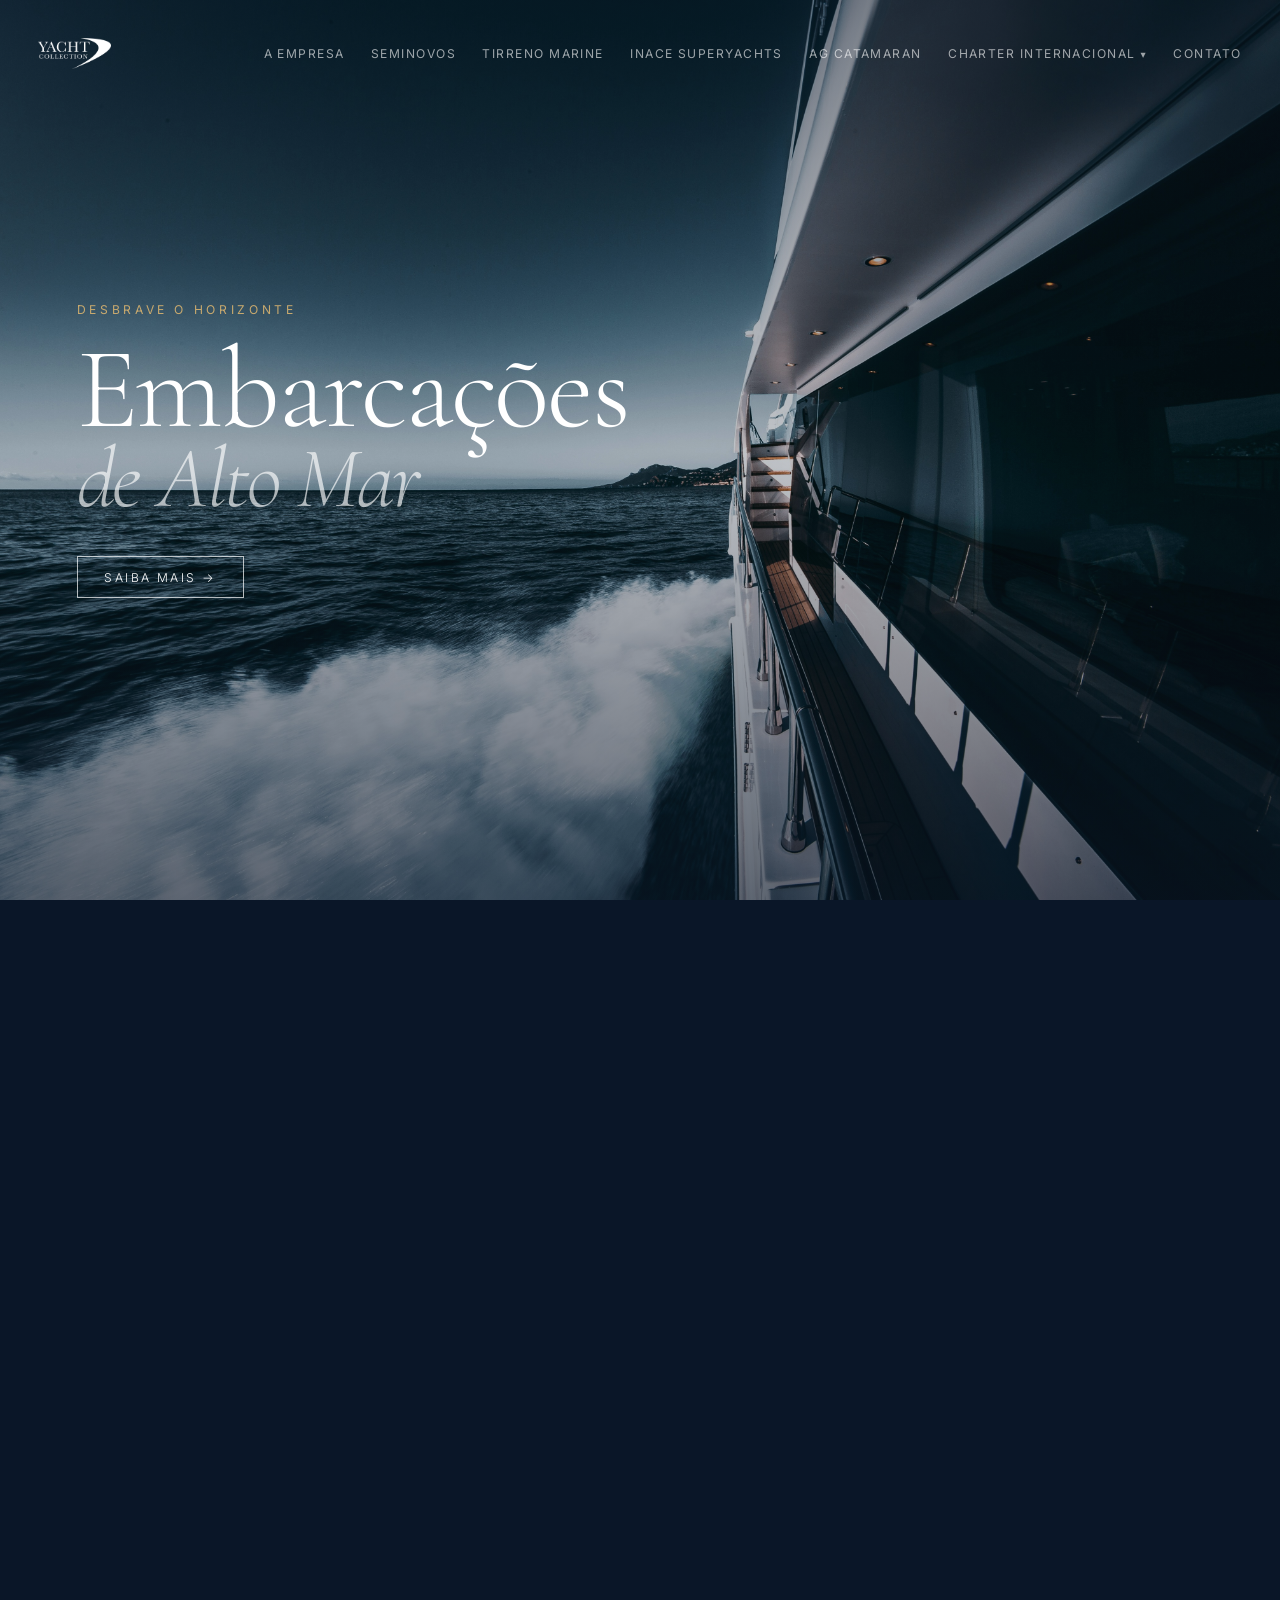
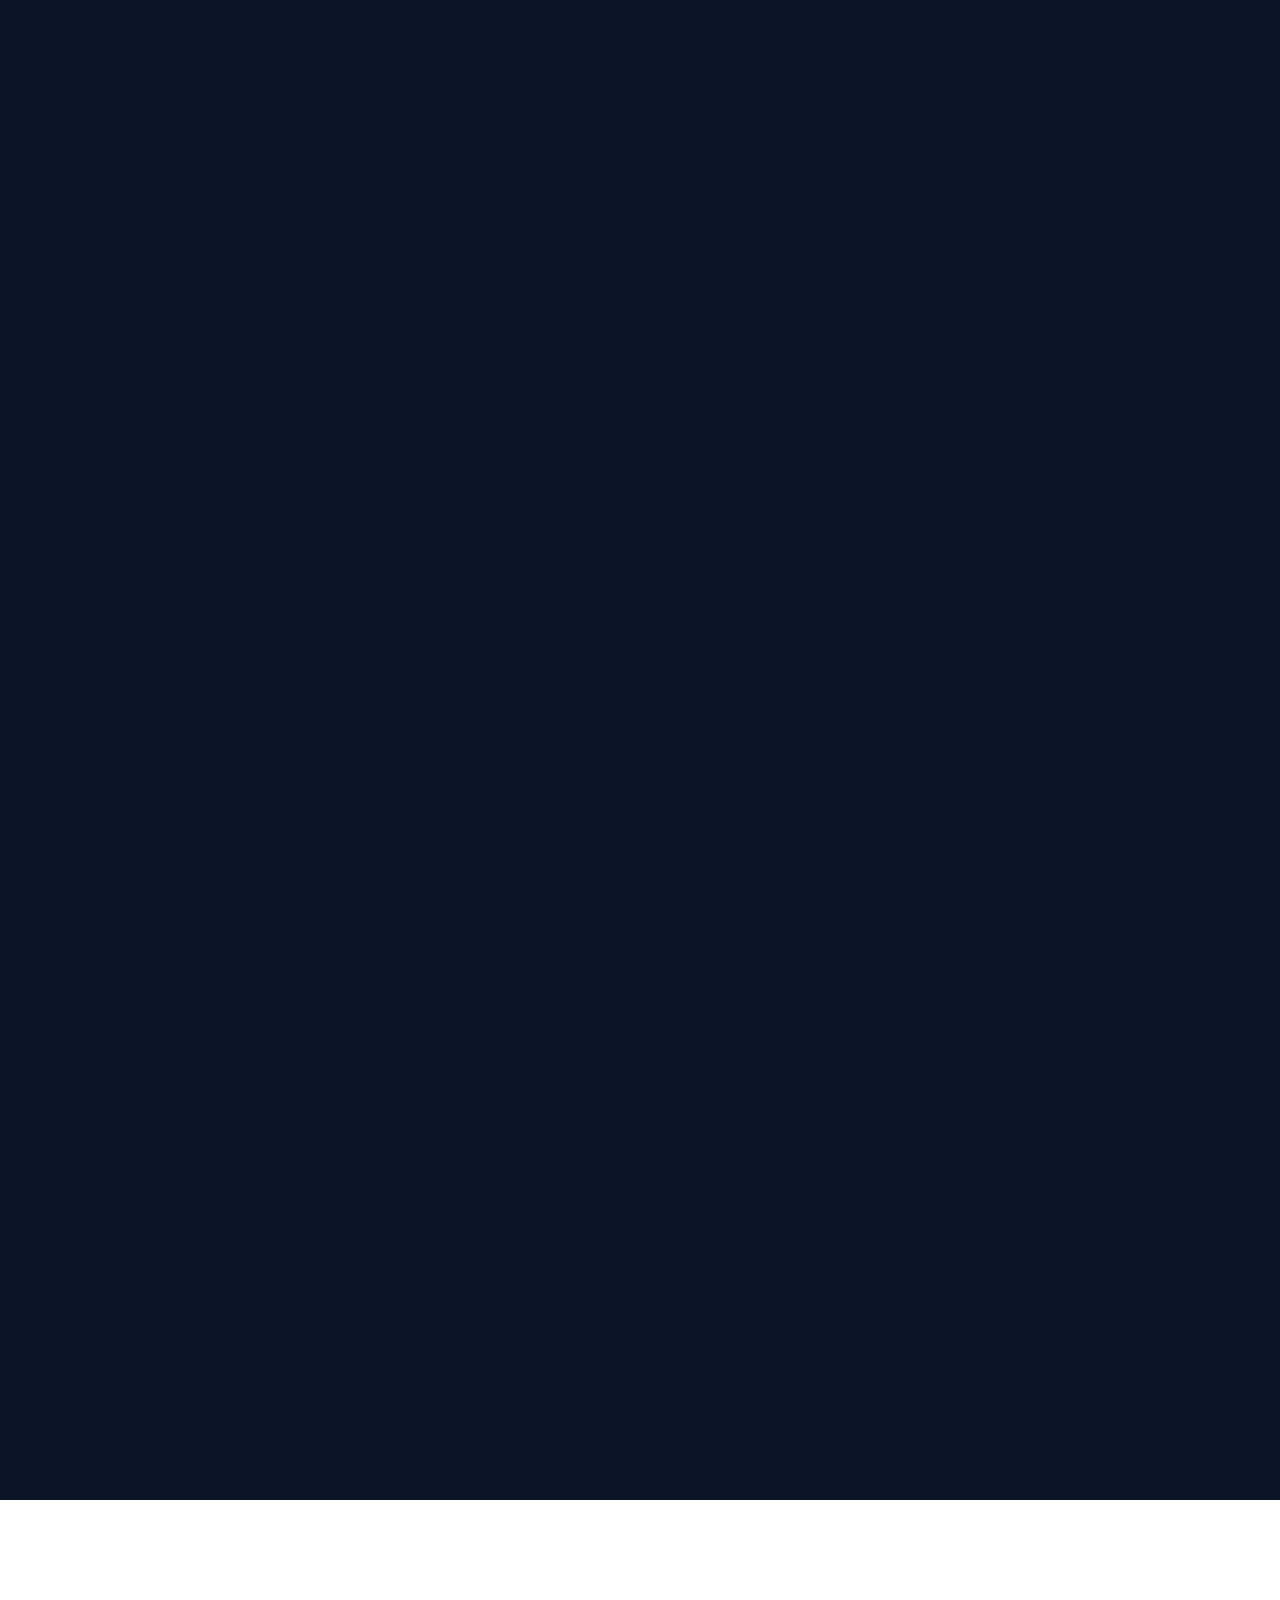
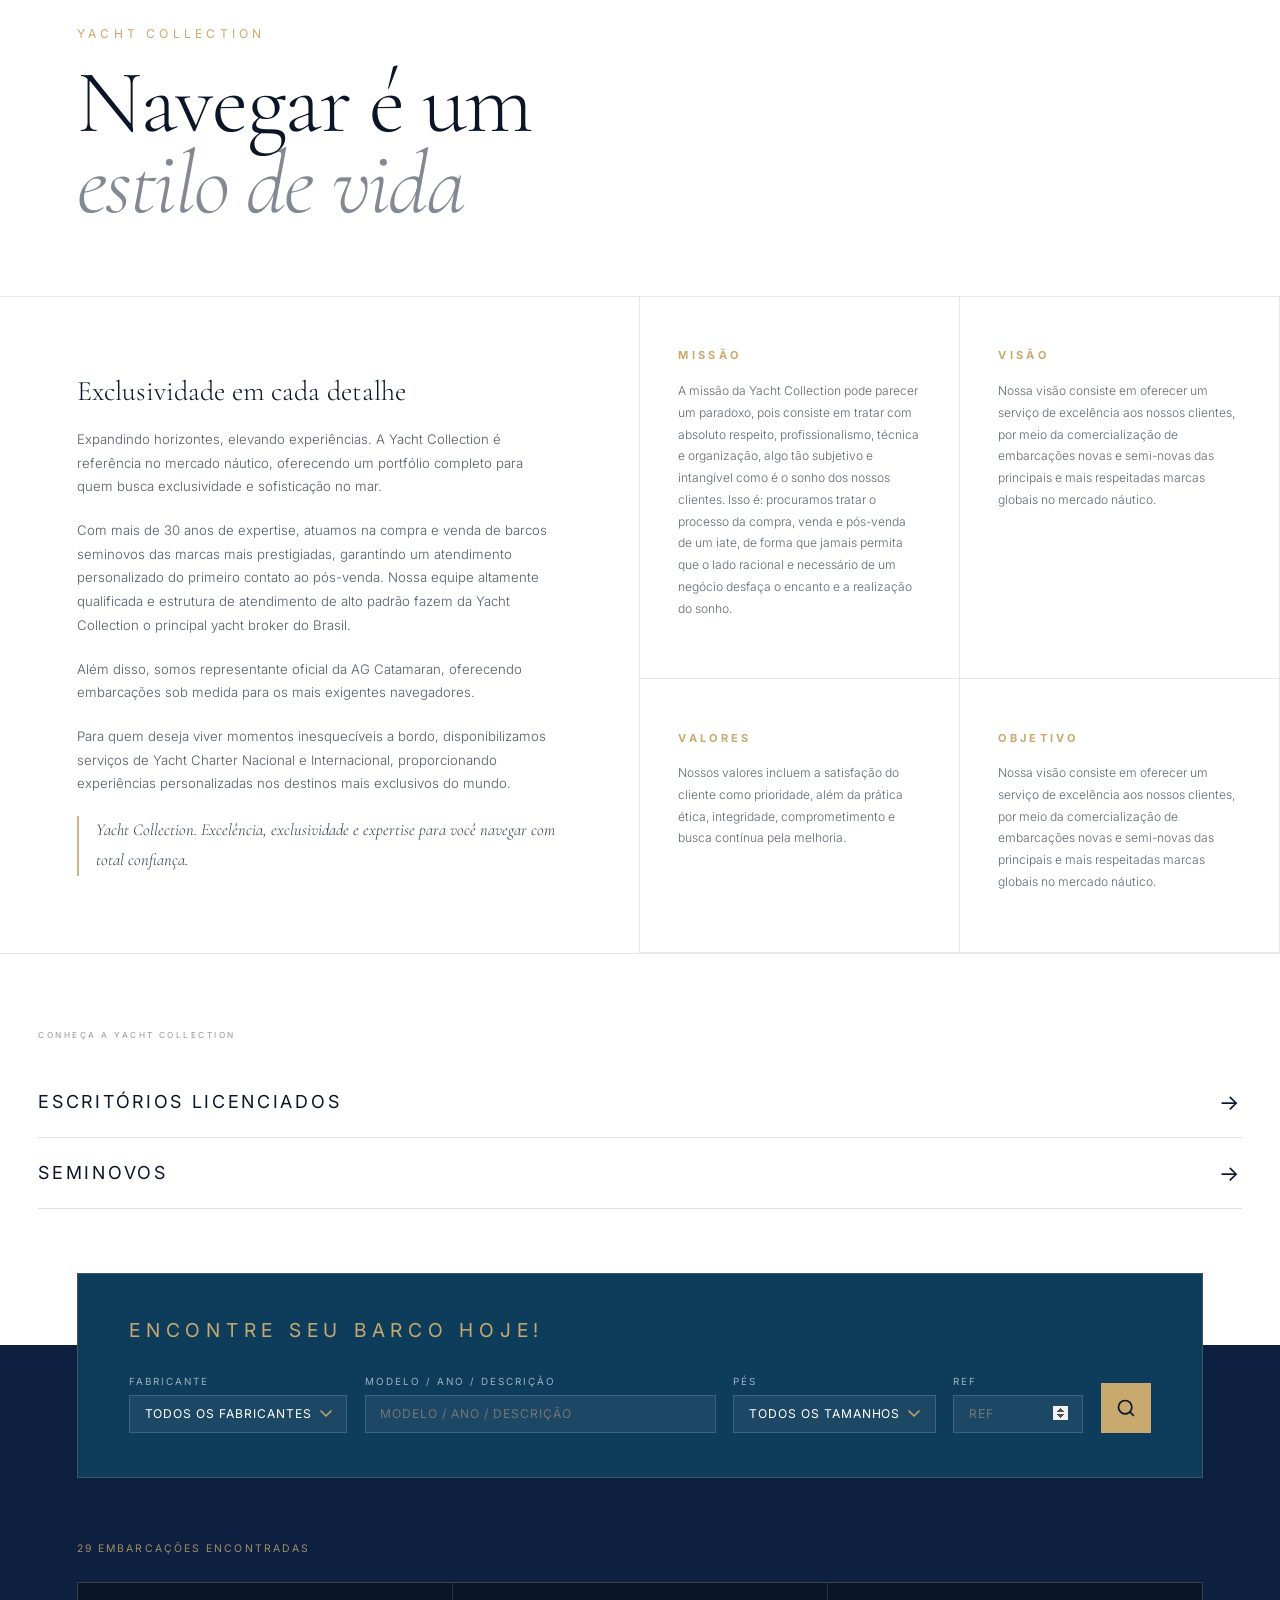
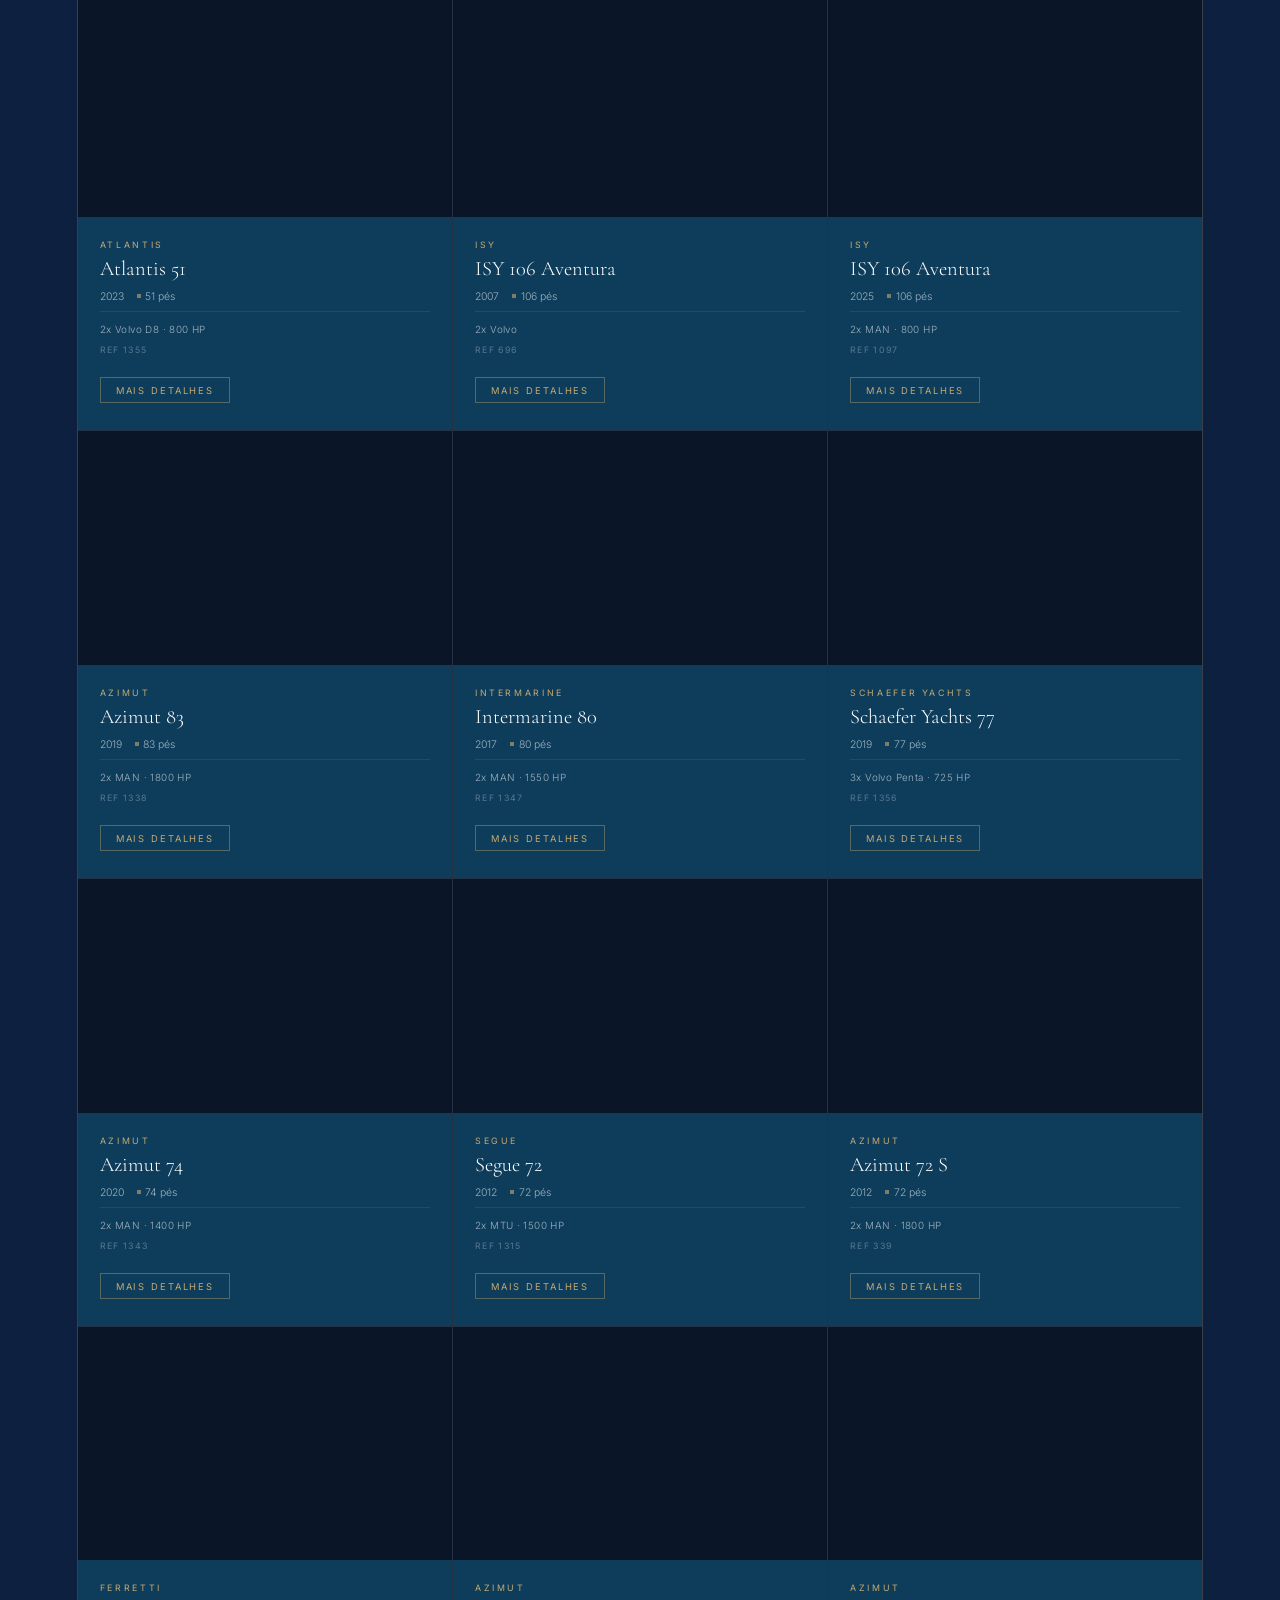
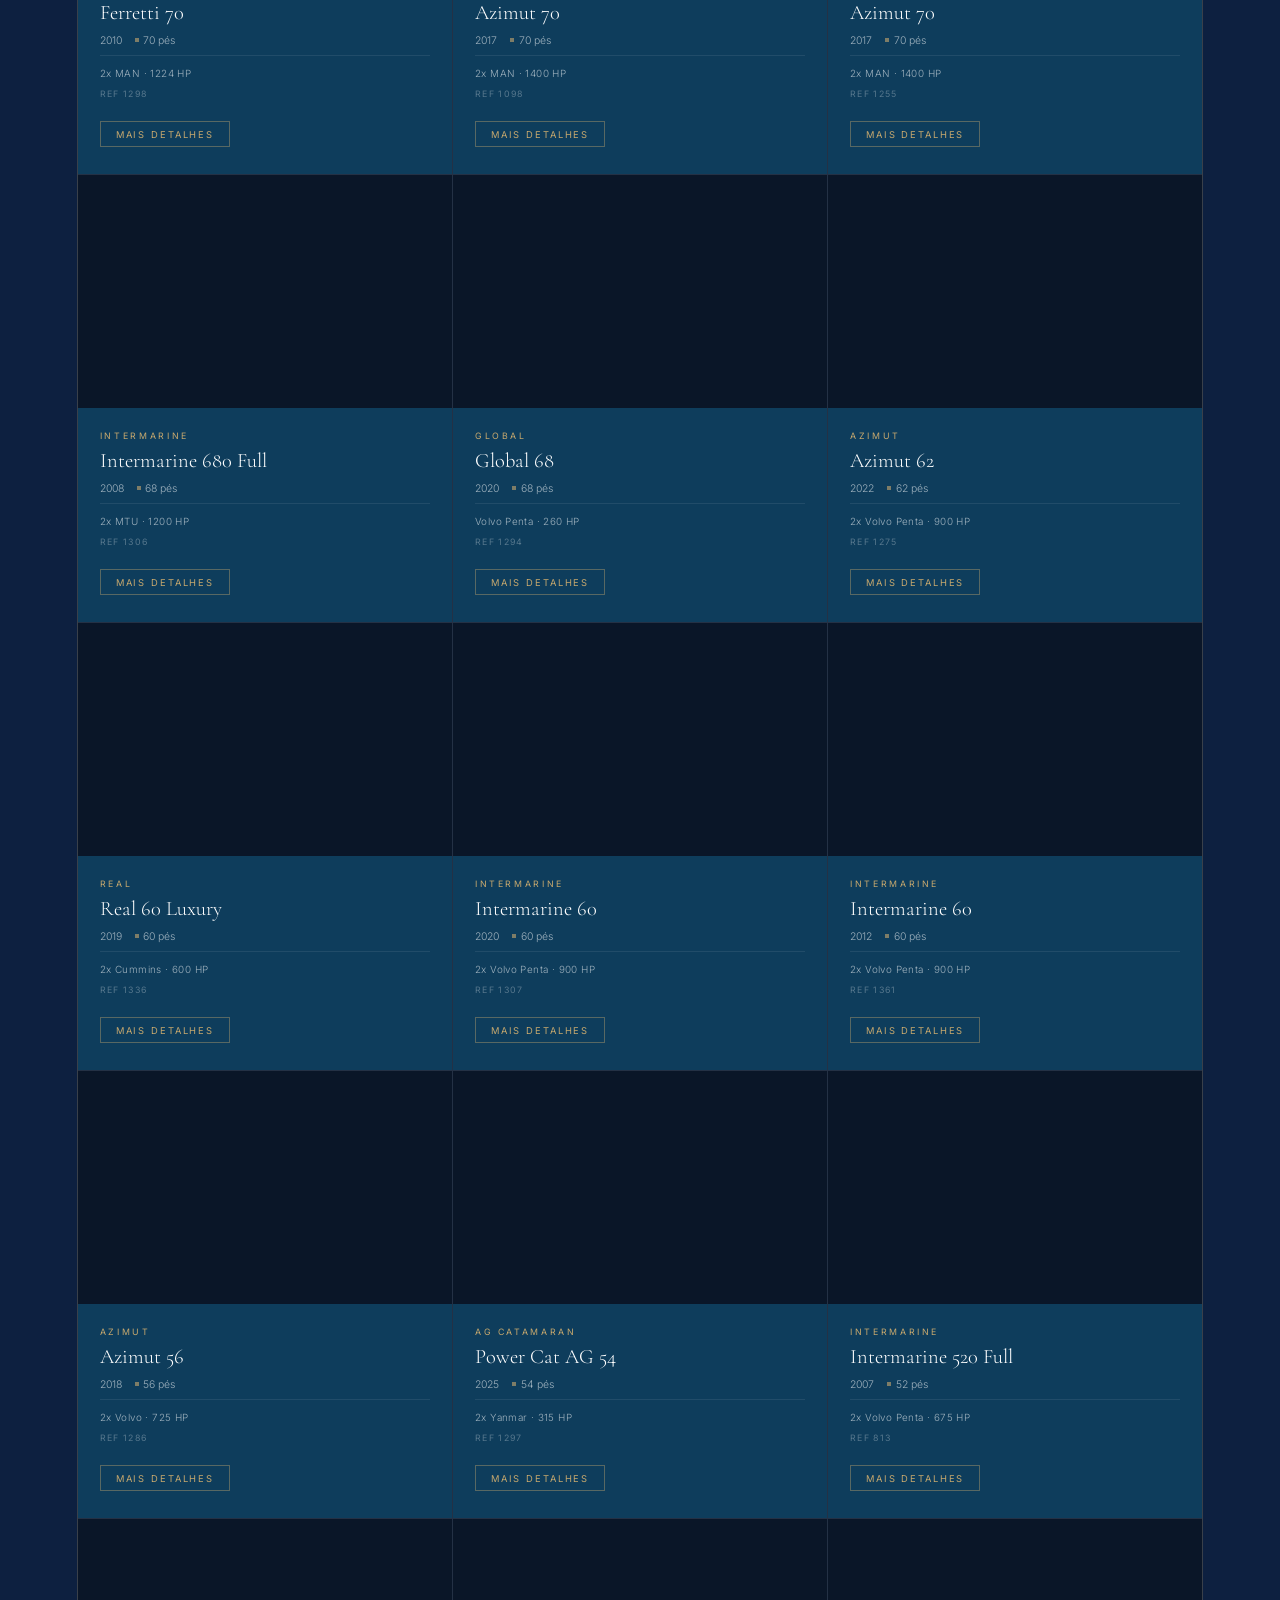
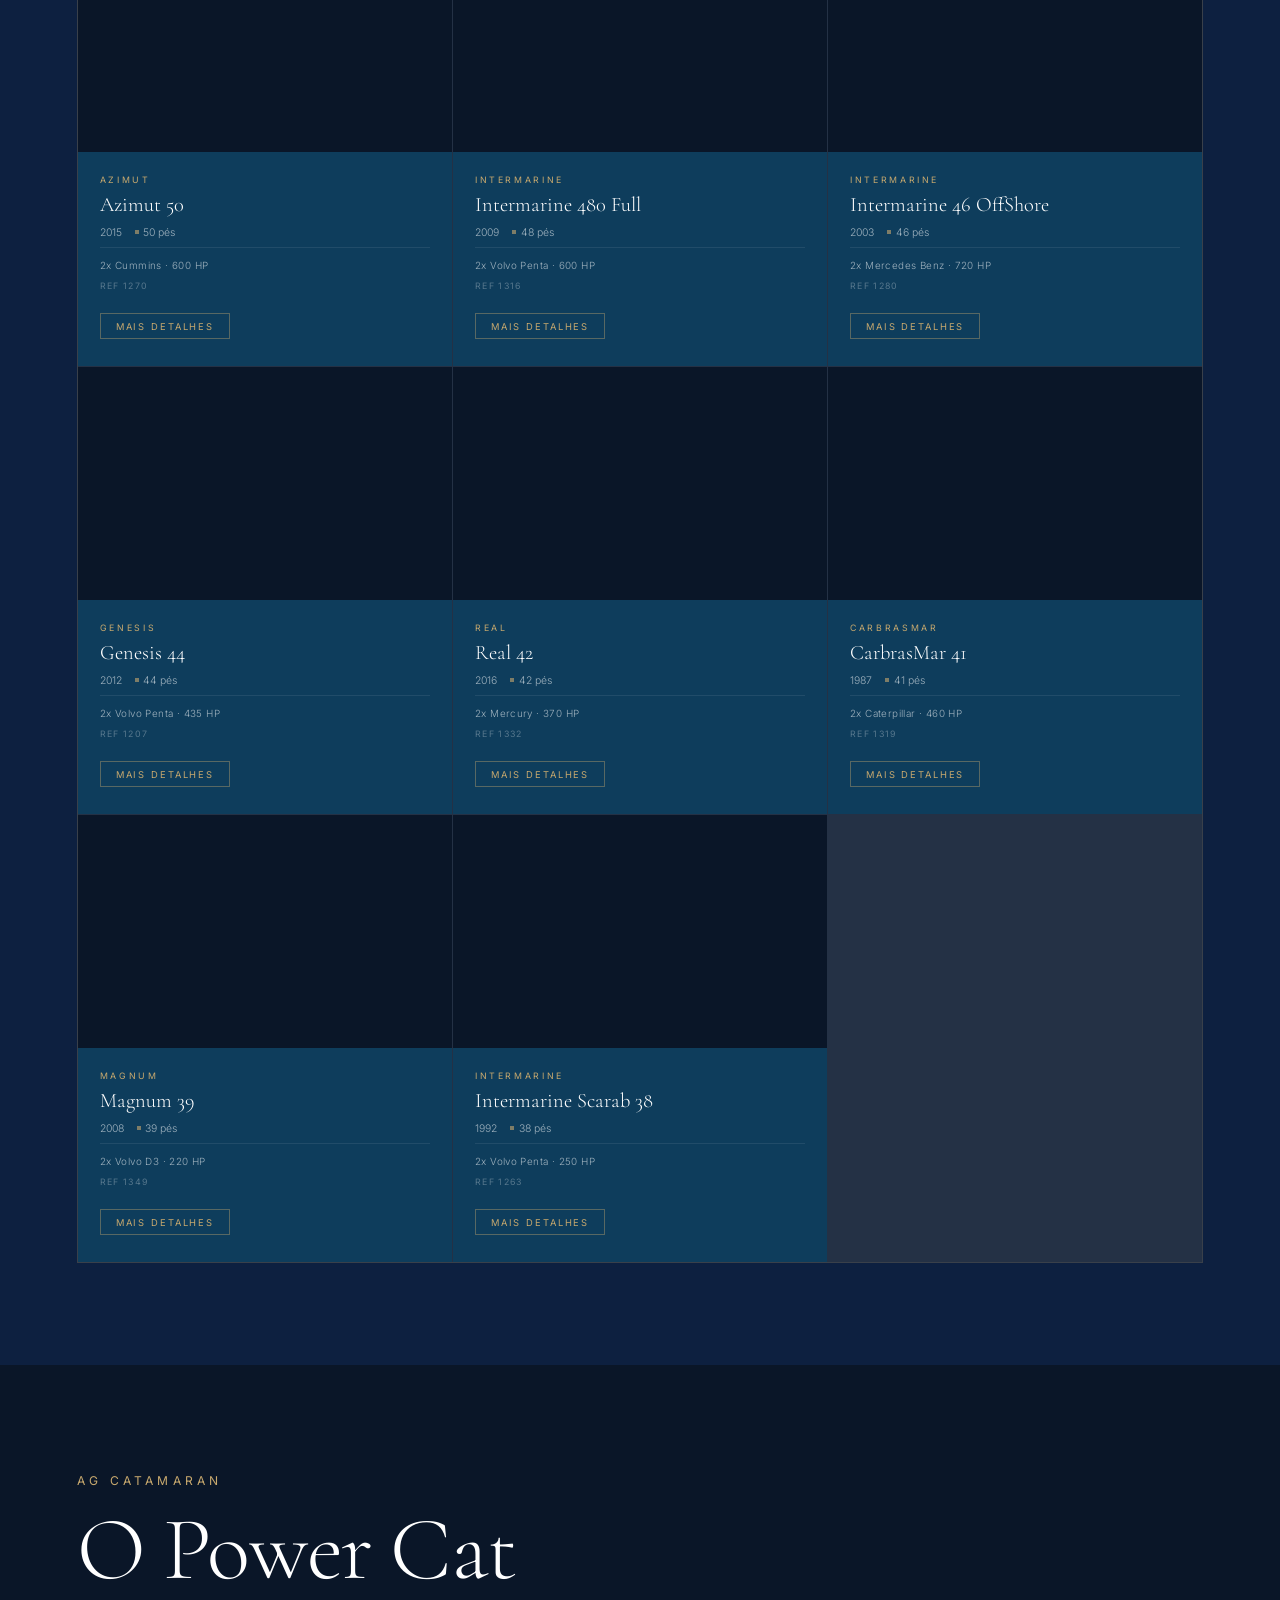
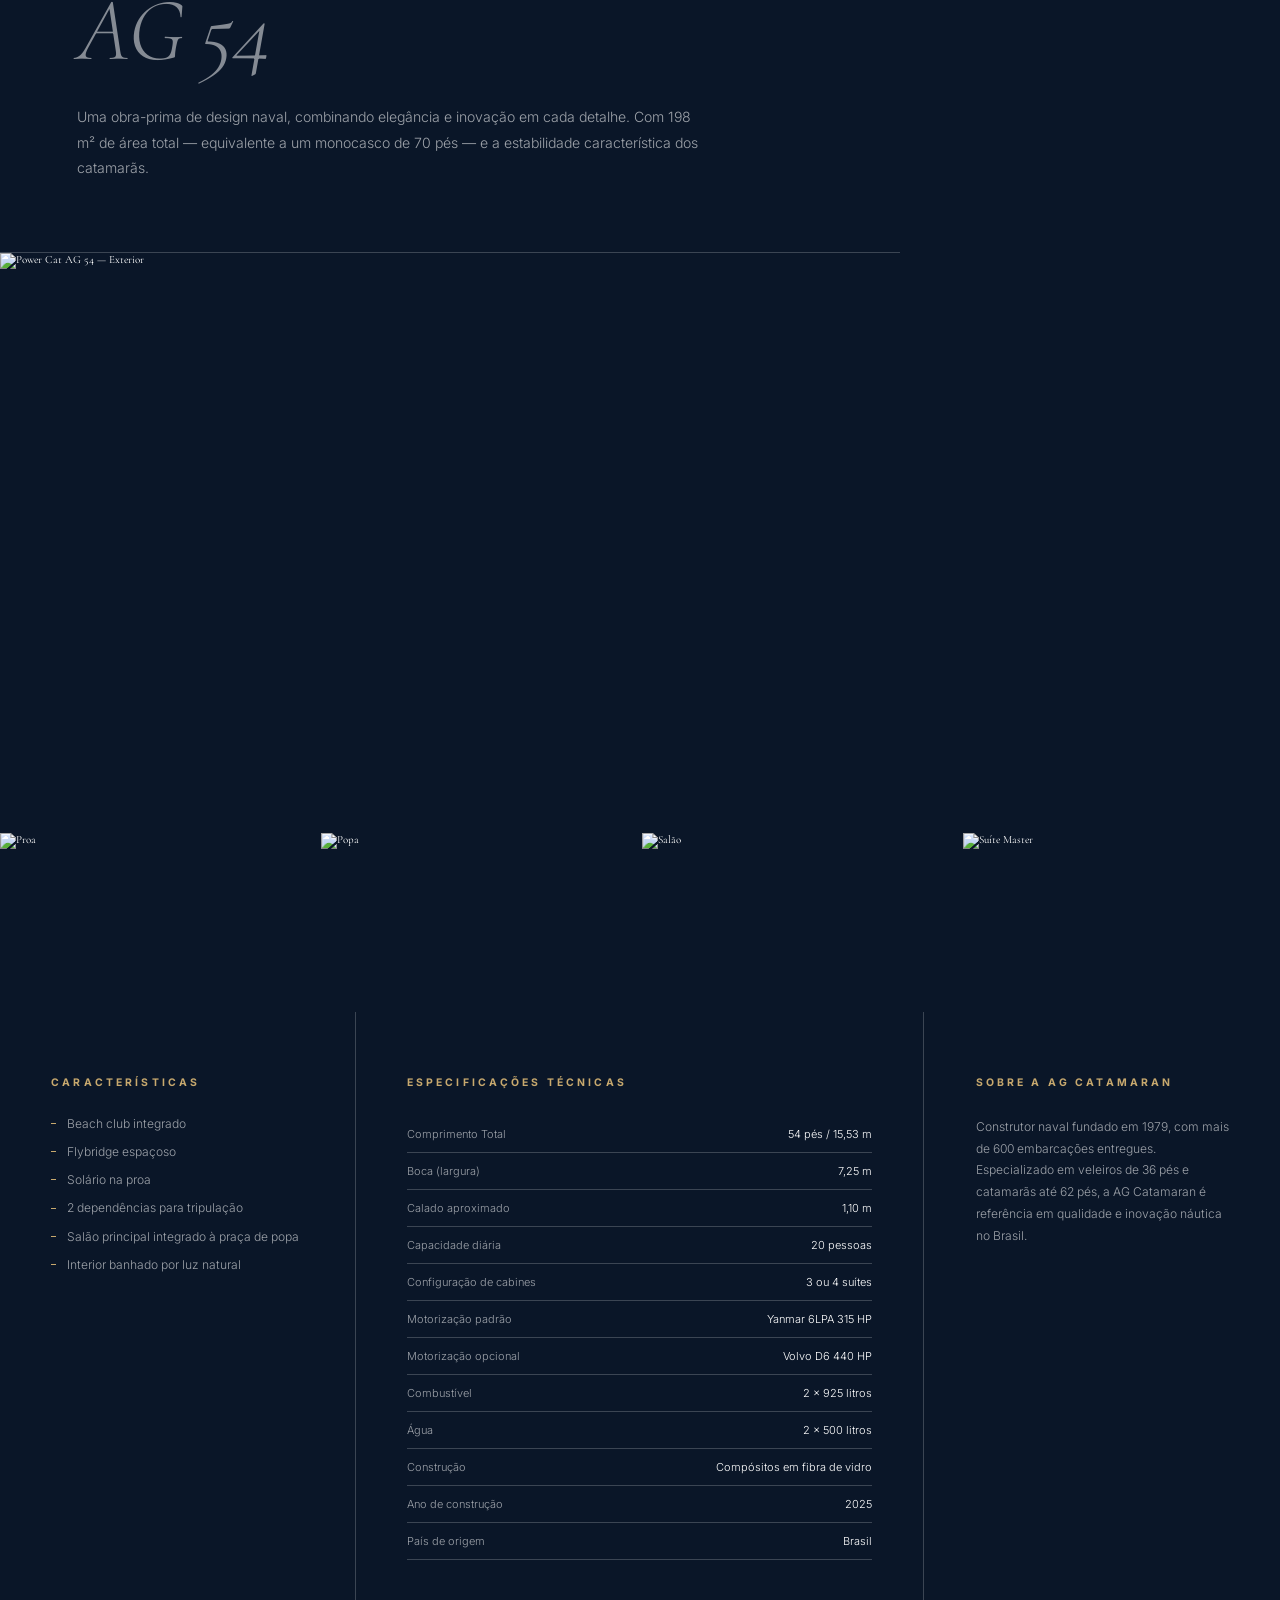
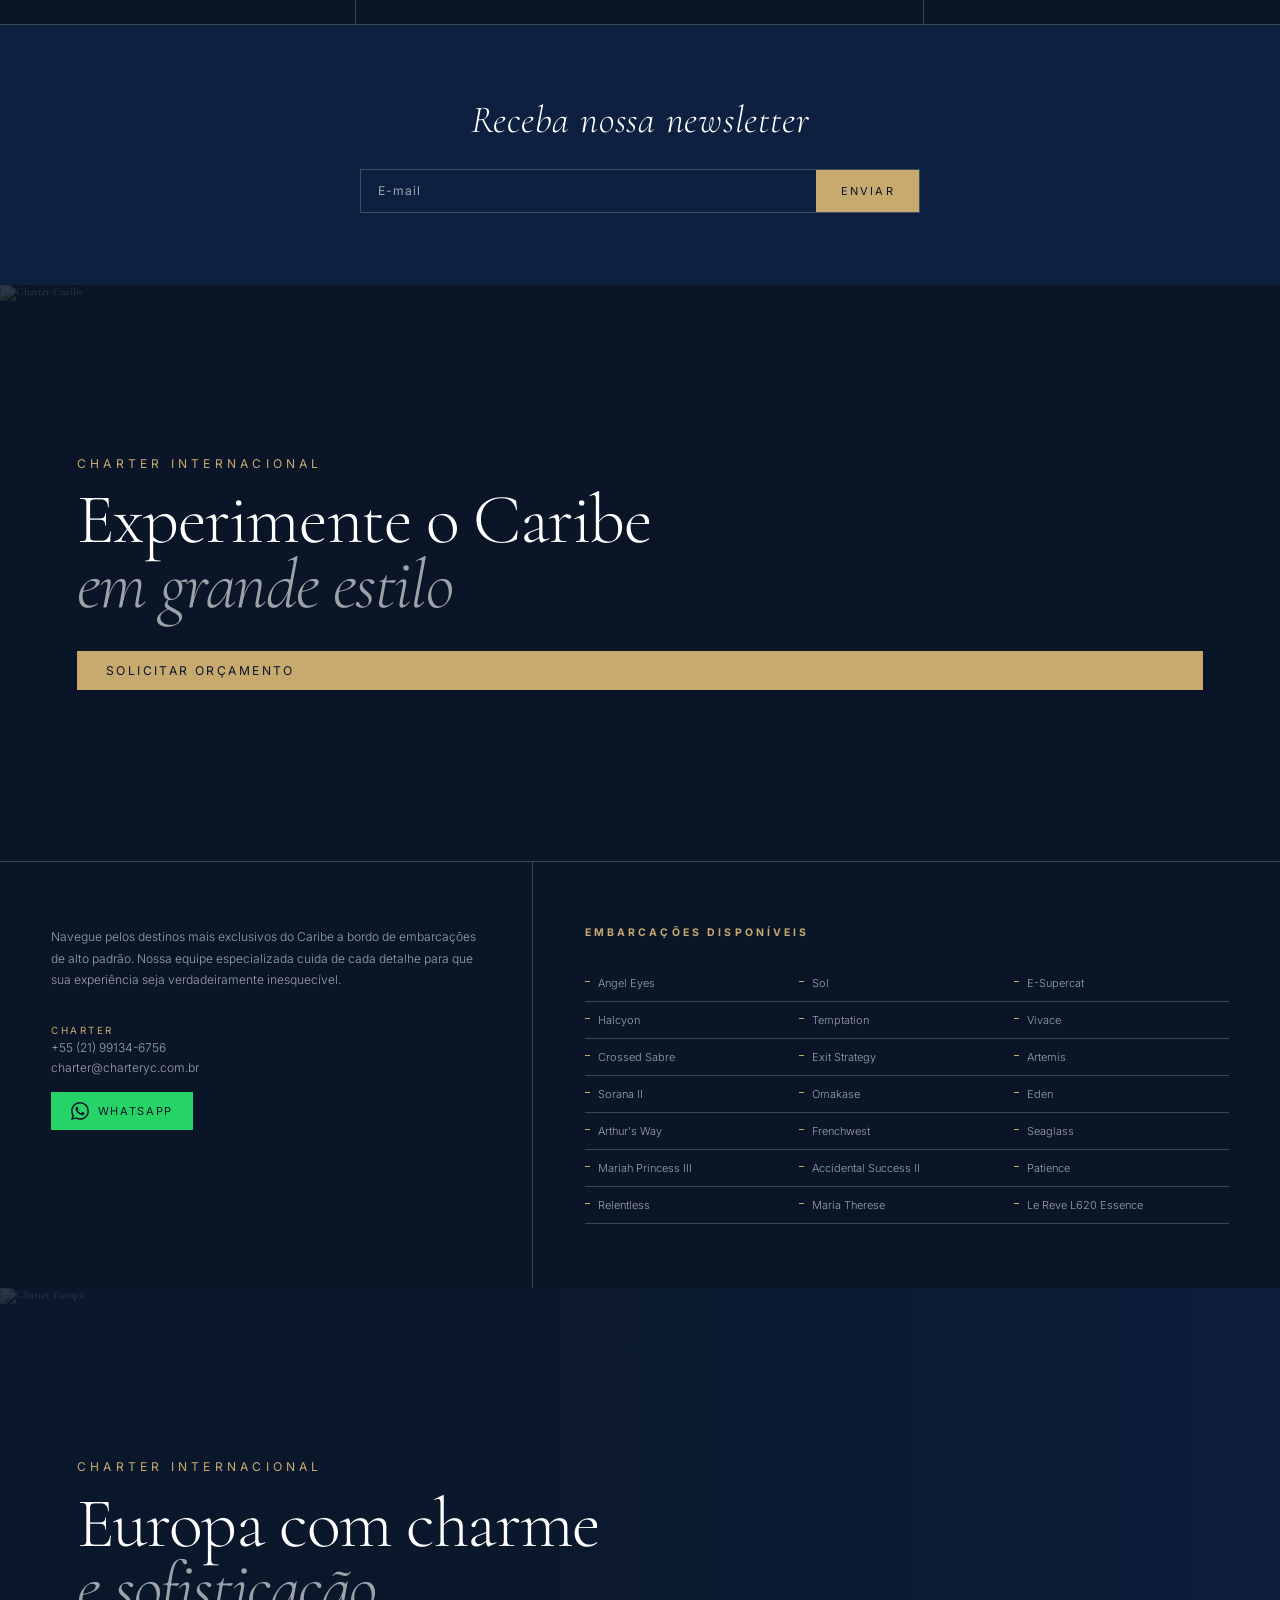
==== commit 3e278ced: "feat: hover nos pilares, bloco Conheça e página de escritórios - Adiciona hover com fundo dourado su" ====
--- a/index.html
+++ b/index.html
@@ -170,6 +170,20 @@
         </div>
       </div>
 
+    </div>
+
+    <div class="empresa-conheca">
+      <p class="empresa-conheca__label">Conheça a Yacht Collection</p>
+      <div class="empresa-conheca__links">
+        <a href="escritorios.html" target="_blank" class="conheca-link">
+          <span>Escritórios Licenciados</span>
+          <span class="conheca-link__arrow">→</span>
+        </a>
+        <a href="#seminovos" class="conheca-link">
+          <span>Seminovos</span>
+          <span class="conheca-link__arrow">→</span>
+        </a>
+      </div>
     </div>
 
   </section>
--- a/css/style.css
+++ b/css/style.css
@@ -15,6 +15,7 @@
   --white:     #ffffff;
   --white-60:  rgba(255,255,255,0.6);
   --white-20:  rgba(255,255,255,0.2);
+  --white-10:  rgba(255,255,255,0.1);
   --pad:       3vw;
   --font-serif: 'Cormorant Garamond', Georgia, serif;
   --font-sans:  'Inter', system-ui, sans-serif;
@@ -24,6 +25,7 @@
 html {
   font-size: 11px;
   scroll-behavior: auto; /* Lenis handles smooth scroll */
+  overflow-x: hidden;
 }
 
 body {
@@ -225,16 +227,13 @@
   z-index: 0;
 }
 
-/* ─── Stage (sticky scroll area) ────────────── */
+/* ─── Stage (scroll area — pin gerenciado pelo GSAP) ─ */
 .stage {
-  height: 500vh;
   position: relative;
 }
 
 .layers {
-  position: sticky;
-  top: 0;
-  width: 100vw;
+  width: 100%;
   height: 100vh;
   overflow: hidden;
 }
@@ -282,6 +281,7 @@
   border-left: 2px solid var(--gold);
   padding: 2.8rem 3.2rem 2.8rem 2.8rem;
   transform: translateX(-80px);
+  will-change: transform, opacity;
   max-width: 52ch;
 }
 
@@ -490,6 +490,11 @@
   padding: 4vw 3vw;
   border-bottom: 1px solid rgba(10, 22, 40, 0.1);
   border-right: 1px solid rgba(10, 22, 40, 0.1);
+  transition: background-color 0.35s ease;
+}
+
+.pilar:hover {
+  background-color: rgba(200, 169, 110, 0.10);
 }
 
 .pilar__title {
@@ -507,12 +512,65 @@
   font-weight: 300;
   line-height: 1.8;
   color: rgba(10, 22, 40, 0.65);
+}
+
+/* ─── Conheça a Yacht Collection ─────────────── */
+.empresa-conheca {
+  padding: 6vw var(--pad) 5vw;
+  border-top: 1px solid rgba(10, 22, 40, 0.1);
+}
+
+.empresa-conheca__label {
+  font-family: var(--font-sans);
+  font-size: 0.75rem;
+  letter-spacing: 0.3em;
+  text-transform: uppercase;
+  color: rgba(10, 22, 40, 0.45);
+  margin-bottom: 2.4rem;
+}
+
+.empresa-conheca__links {
+  display: flex;
+  flex-direction: column;
+  gap: 0;
+}
+
+.conheca-link {
+  display: flex;
+  align-items: center;
+  justify-content: space-between;
+  padding: 2rem 0;
+  border-bottom: 1px solid rgba(10, 22, 40, 0.12);
+  font-family: var(--font-sans);
+  font-size: clamp(1.3rem, 1.4vw, 1.8rem);
+  font-weight: 400;
+  letter-spacing: 0.15em;
+  text-transform: uppercase;
+  color: var(--navy);
+  text-decoration: none;
+  transition: color 0.3s ease, padding-left 0.3s ease;
+}
+
+.conheca-link:hover {
+  color: var(--gold);
+  padding-left: 0.6rem;
+}
+
+.conheca-link__arrow {
+  font-size: 1.2em;
+  transition: transform 0.3s ease;
+  flex-shrink: 0;
+}
+
+.conheca-link:hover .conheca-link__arrow {
+  transform: translateX(6px);
 }
 
 @media screen and (max-width: 768px) {
   .empresa-body { grid-template-columns: 1fr; }
   .empresa-intro { border-right: none; border-bottom: 1px solid rgba(10,22,40,0.1); }
   .empresa-pillars { grid-template-columns: 1fr; }
+  .empresa-conheca { padding: 10vw var(--pad) 8vw; }
 }
 
 .frame__logo {
@@ -1616,36 +1674,140 @@
   letter-spacing: 0.05em;
 }
 
-/* ─── Responsivo geral ───────────────────────── */
+/* ─── Mobile wide: 2-col yacht grid ─────────── */
+@media screen and (min-width: 460px) and (max-width: 768px) {
+  .yacht-grid { grid-template-columns: 1fr 1fr; }
+  .yacht-card__title { font-size: 1.2rem; }
+}
+
+/* ─── Tablet 769 – 1080px ────────────────────── */
+@media screen and (min-width: 769px) and (max-width: 1080px) {
+  .frame__nav { gap: 1.4rem; font-size: 1rem; }
+
+  .ag-body { grid-template-columns: 1fr 1fr; }
+  .ag-about {
+    grid-column: 1 / -1;
+    border-top: 1px solid var(--white-20);
+    border-right: none;
+  }
+  .ag-specs { border-right: none; }
+
+  .cc-banner, .ce-banner { height: clamp(260px, 36vw, 480px); }
+  .cc-title, .ce-title   { font-size: clamp(2.8rem, 5vw, 6rem); }
+
+  .contato-body { grid-template-columns: 1fr 1.5fr; }
+}
+
+/* ─── Mobile ≤ 768px ─────────────────────────── */
 @media screen and (max-width: 768px) {
+
+  /* Base */
+  html  { font-size: 14px; }
+  :root { --pad: 5vw; }
+
+  /* ── Frame ───────────────────────────────────── */
   .frame__nav { display: none; }
   .hamburger  { display: flex; }
 
-  .txt__title { font-size: clamp(4rem, 12vw, 7rem); }
-  .txt__desc  { max-width: 100%; width: 90%; }
-
+  /* ── Hero intro ──────────────────────────────── */
+  .spacer--intro { padding-left: var(--pad); }
+  .intro-title   { font-size: clamp(2.6rem, 11vw, 4.5rem); line-height: 0.92; }
+
+  /* ── Stage text cards ────────────────────────── */
+  .txt { padding: var(--pad); padding-bottom: 14vh; }
+  .txt__card {
+    max-width: calc(100vw - calc(2 * var(--pad)));
+    padding: 1.8rem 1.8rem 1.8rem 1.4rem;
+  }
+  .txt__title { font-size: clamp(2.6rem, 11vw, 5rem); }
+  .txt__desc  { max-width: 100%; width: 100%; font-size: 1.1rem; }
+
+  /* ── A Empresa ───────────────────────────────── */
+  .empresa-hero    { padding: 10vh var(--pad) 6vh; }
+  .empresa-title   { font-size: clamp(2.6rem, 11vw, 5rem); line-height: 0.92; }
   .empresa-body    { grid-template-columns: 1fr; }
-  .empresa-intro   { border-right: none; border-bottom: 1px solid rgba(10,22,40,0.1); }
+  .empresa-intro   { padding: 6vw var(--pad); border-right: none; border-bottom: 1px solid rgba(10,22,40,0.1); }
   .empresa-pillars { grid-template-columns: 1fr; }
-
-  .seminovos-filters { flex-direction: column; }
+  .pilar           { border-right: none; padding: 5vw var(--pad); }
+
+  /* ── AG Catamaran ────────────────────────────── */
+  .ag-hero             { padding: 10vh var(--pad) 6vh; }
+  .ag-title            { font-size: clamp(2.6rem, 11vw, 5rem); line-height: 0.92; }
+  .ag-gallery__banner  { height: 56vw; }
+  .ag-gallery__row     { grid-template-columns: 1fr 1fr; }
+  .ag-gallery__row img { height: 46vw; }
+  .ag-body             { grid-template-columns: 1fr; }
+  .ag-features,
+  .ag-specs            { border-right: none; border-bottom: 1px solid var(--white-20); }
+  .ag-features,
+  .ag-specs,
+  .ag-about            { padding: 6vw var(--pad); }
+
+  /* ── Newsletter ──────────────────────────────── */
+  .newsletter-form { flex-direction: column; }
+  .newsletter-btn  { padding: 1em; }
+
+  /* ── Seminovos ───────────────────────────────── */
+  .section-white     { padding-bottom: 0; }
+  .seminovos-card    { padding: 2.4rem var(--pad); margin-top: 0; border-radius: 0; }
+  .seminovos-card__title { font-size: 1.1rem; margin-bottom: 2rem; }
+  .seminovos-filters { flex-direction: column; gap: 1rem; }
   .filter-group,
   .filter-group--grow,
-  .filter-group--ref { min-width: 100%; max-width: 100%; }
-  .filter-search { width: 100%; height: 48px; }
-  .yacht-grid { grid-template-columns: 1fr; }
-
-  .cc-body         { grid-template-columns: 1fr; }
-  .cc-intro        { border-right: none; border-bottom: 1px solid var(--white-20); }
-  .cc-yachts-grid  { grid-template-columns: 1fr 1fr; }
-
-  .ce-body { grid-template-columns: 1fr; }
-  .ce-yachts { border-right: none; border-bottom: 1px solid var(--white-20); }
-
-  .contato-body    { grid-template-columns: 1fr; }
-  .contato-info    { border-right: none; border-bottom: 1px solid rgba(10,22,40,0.1); }
+  .filter-group--ref  { min-width: 100%; max-width: 100%; flex: none; }
+  .filter-search      { width: 100%; height: 48px; }
+  /* 2 colunas em telas >= 460px, 1 coluna em telas menores */
+  .yacht-grid         { grid-template-columns: 1fr; gap: 0; }
+  .yacht-card__img-wrap { aspect-ratio: 16/9; }
+  .yacht-card__body   { padding: 1.2rem 1.2rem 1.6rem; gap: 0.5rem; }
+  .yacht-card__title  { font-size: 1.3rem; }
+  .yacht-card__engines { margin-top: 0.4rem; padding-top: 0.7rem; font-size: 0.85rem; }
+  .yacht-card__cta    { margin-top: 0.8rem; padding: 0.6em 1.2em; font-size: 0.8rem; }
+
+  /* ── Charter Caribe ──────────────────────────── */
+  .cc-banner { height: clamp(300px, 68vw, 480px); }
+  .cc-banner__overlay {
+    background: linear-gradient(to bottom, rgba(10,22,40,0.08) 0%, rgba(10,22,40,0.92) 62%);
+    justify-content: flex-end;
+    padding: 0 var(--pad) calc(var(--pad) * 1.6);
+  }
+  .cc-title  { font-size: clamp(2.2rem, 9vw, 3.6rem); margin-bottom: 1.8rem; }
+  .cc-body   { grid-template-columns: 1fr; }
+  .cc-intro  { border-right: none; border-bottom: 1px solid var(--white-20); padding: 6vw var(--pad); }
+  .cc-yachts { padding: 6vw var(--pad); }
+  .cc-yachts-grid { grid-template-columns: 1fr 1fr; }
+  .yacht-preview  { display: none; }
+
+  /* ── Charter Europa ──────────────────────────── */
+  .ce-banner { height: clamp(300px, 68vw, 480px); }
+  .ce-banner__overlay {
+    background: linear-gradient(to bottom, rgba(10,22,40,0.08) 0%, rgba(10,22,40,0.92) 62%);
+    justify-content: flex-end;
+    padding: 0 var(--pad) calc(var(--pad) * 1.6);
+  }
+  .ce-title       { font-size: clamp(2.2rem, 9vw, 3.6rem); margin-bottom: 1.8rem; }
+  .ce-body        { grid-template-columns: 1fr; }
+  .ce-yachts      { border-right: none; border-bottom: 1px solid var(--white-20); padding: 6vw var(--pad); }
+  .ce-yachts-grid { grid-template-columns: 1fr 1fr; }
+
+  /* ── Contato ─────────────────────────────────── */
+  .contato-header   { padding: 8vh var(--pad) 5vh; }
+  .contato-title    { font-size: clamp(2.6rem, 11vw, 5rem); line-height: 0.92; }
+  .contato-body     { grid-template-columns: 1fr; }
+  .contato-info     { padding: 6vw var(--pad); border-right: none; border-bottom: 1px solid rgba(10,22,40,0.1); }
+  .contato-form     { padding: 6vw var(--pad); }
   .contato-form-row { grid-template-columns: 1fr; }
-
+  .form-submit      { align-self: stretch; text-align: center; }
+
+  /* ── Footer ──────────────────────────────────── */
   .footer-top { flex-direction: column; align-items: flex-start; }
   .footer-nav { flex-direction: column; gap: 1.2rem; }
-}
+
+  /* ── iOS: previne zoom em inputs (precisa ≥ 16px) */
+  .filter-select,
+  .filter-input,
+  .form-input,
+  .form-select,
+  .form-textarea,
+  .newsletter-input { font-size: 16px; }
+}
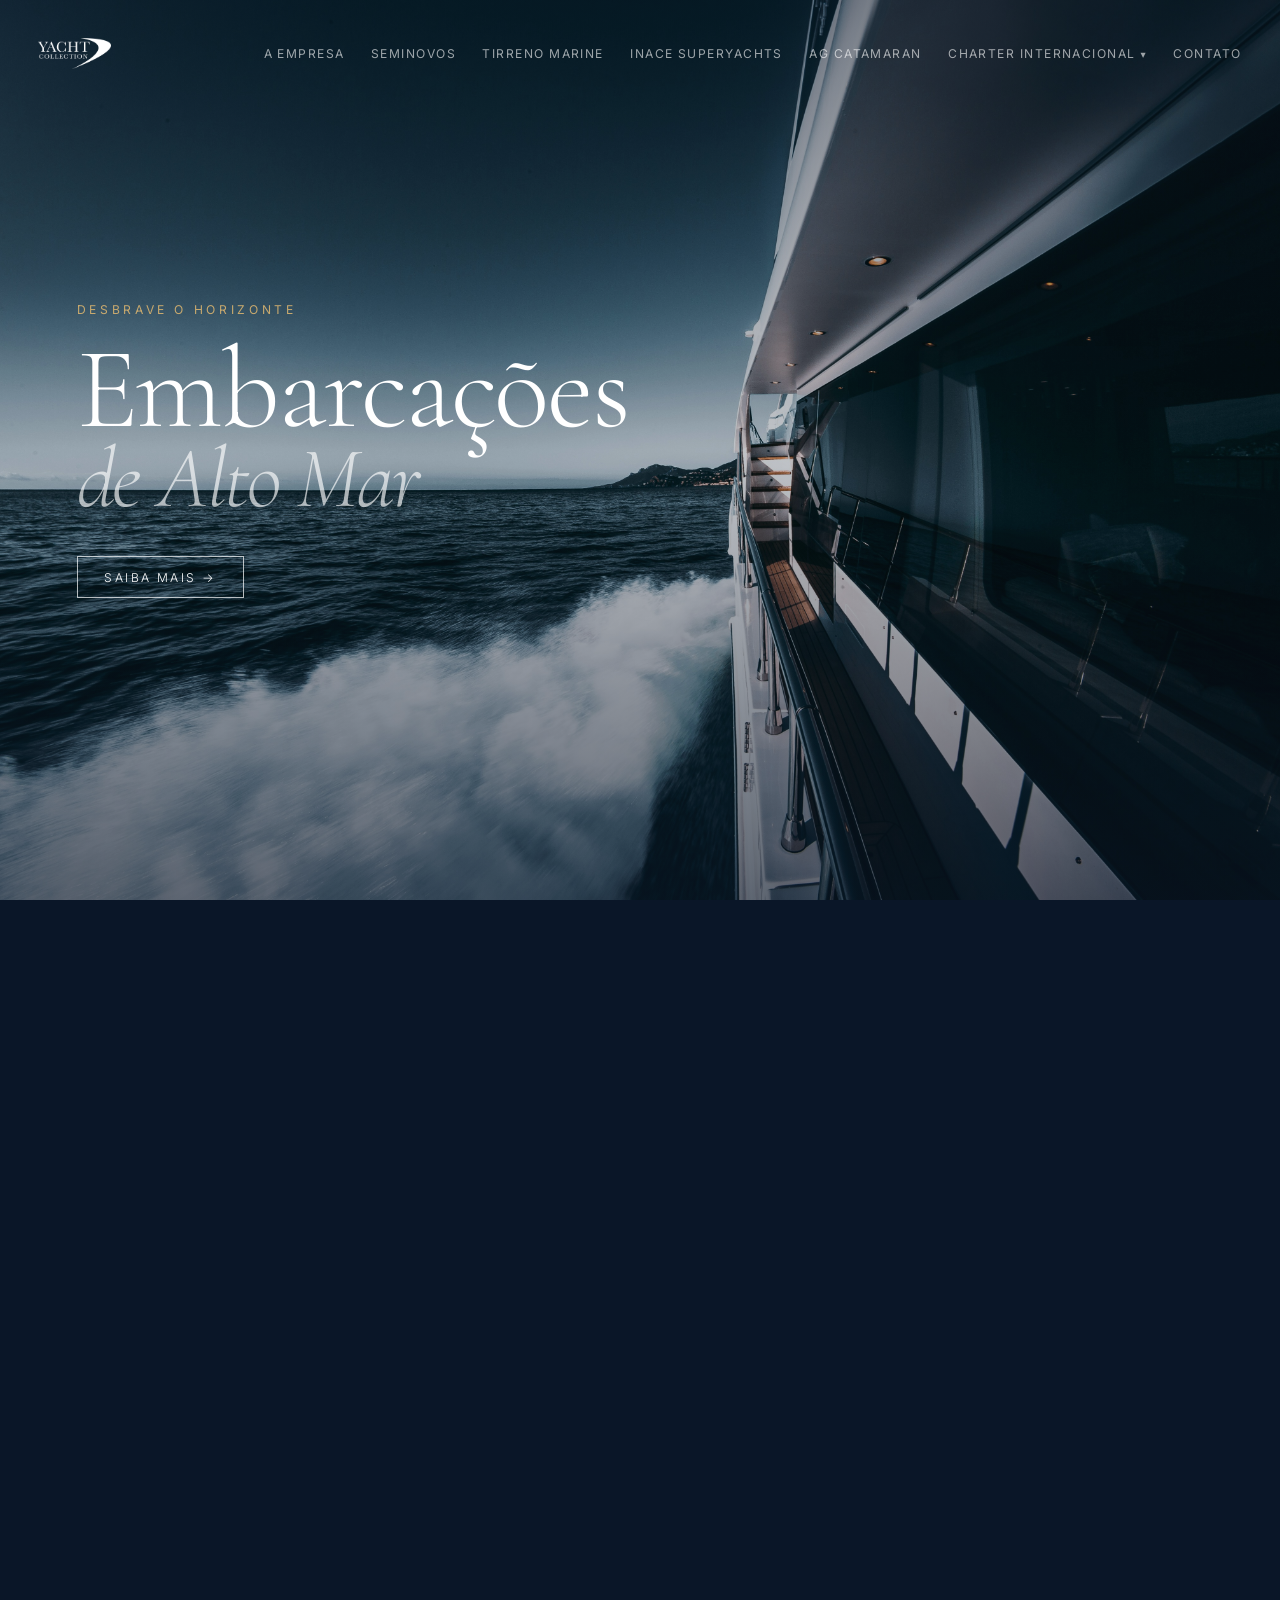
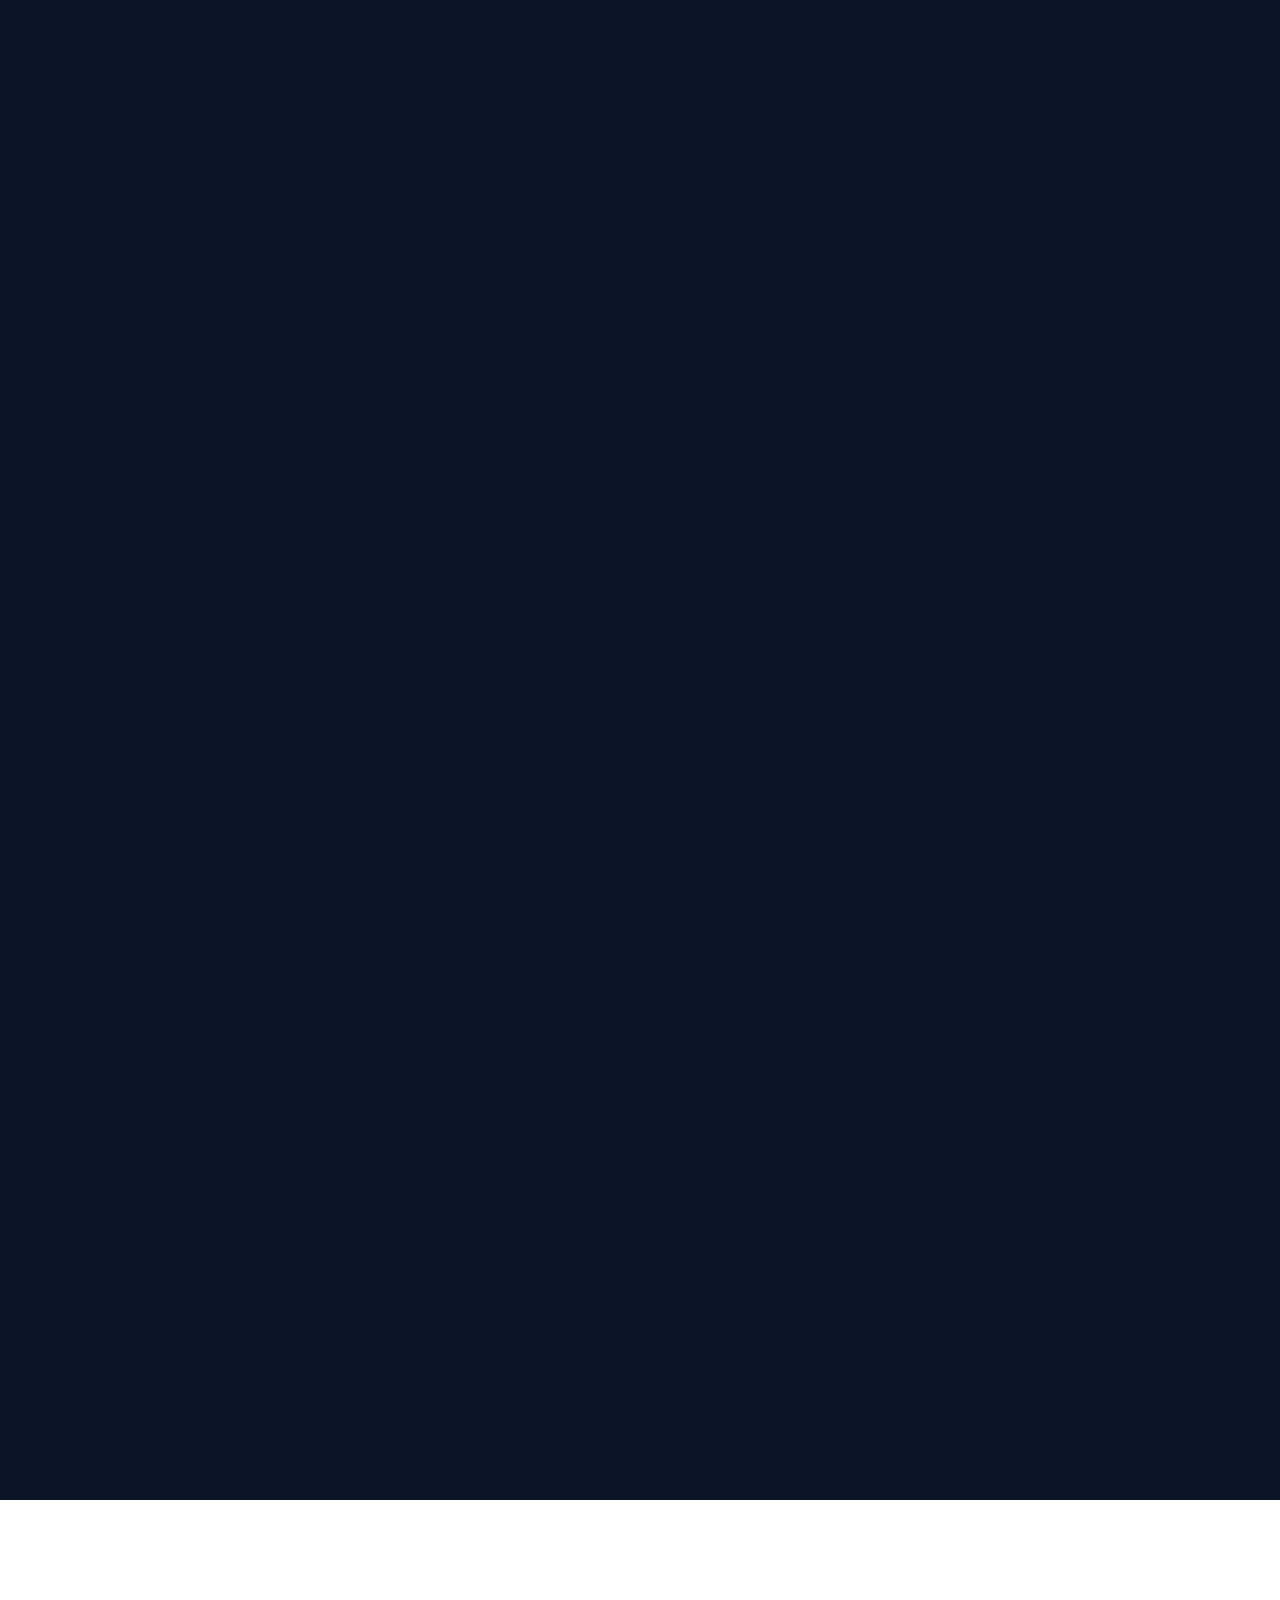
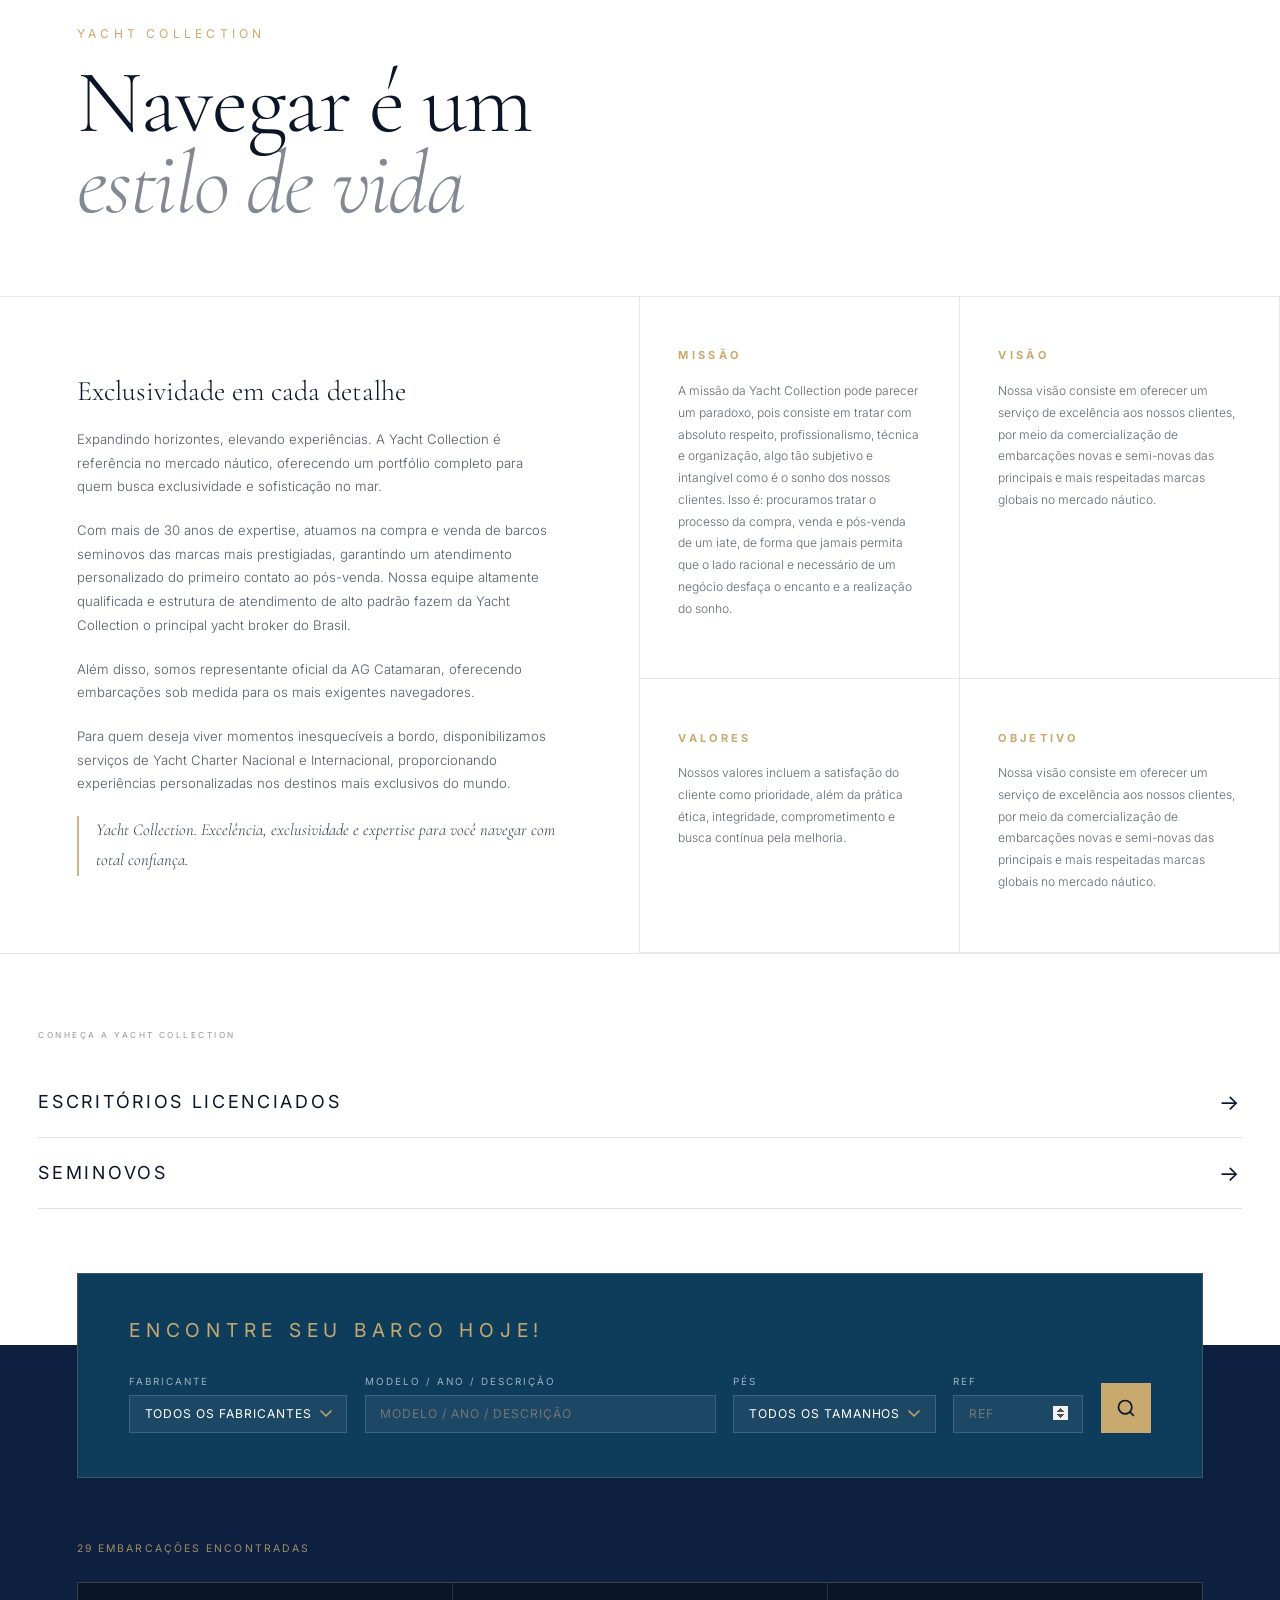
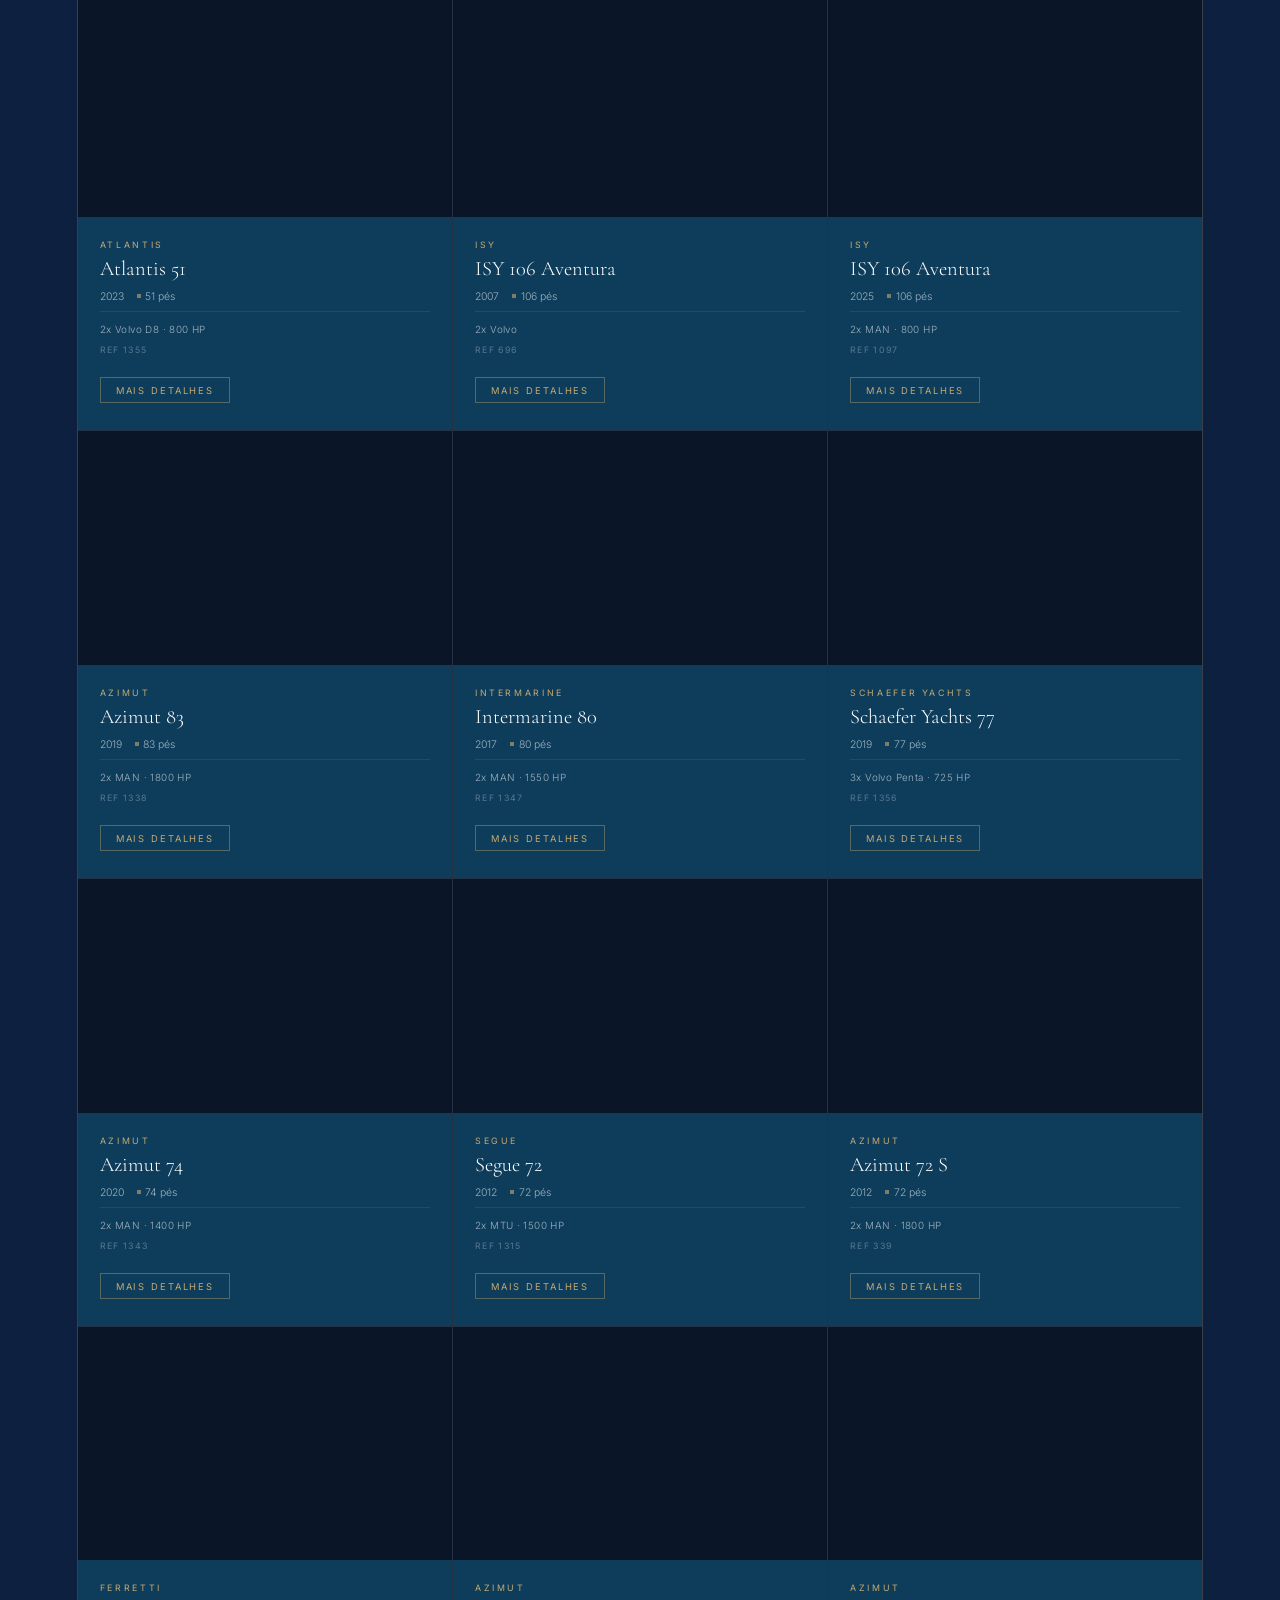
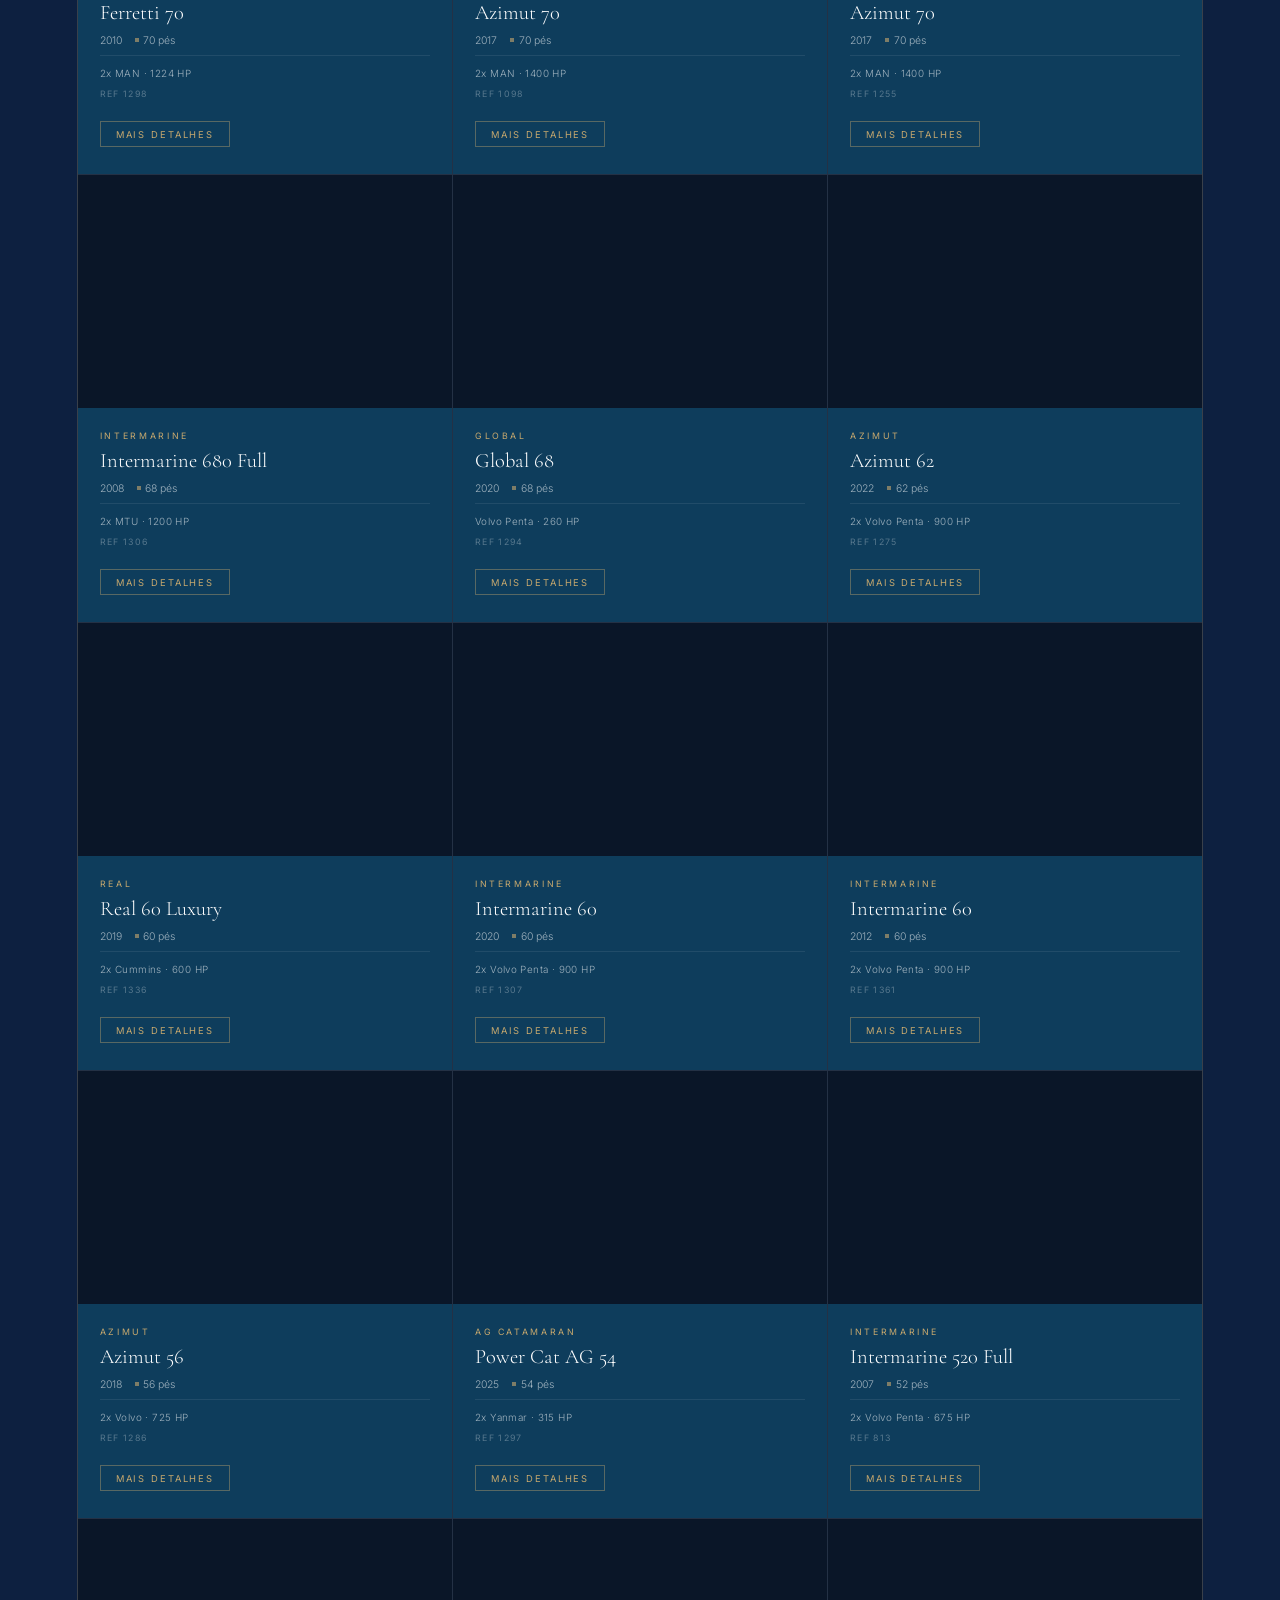
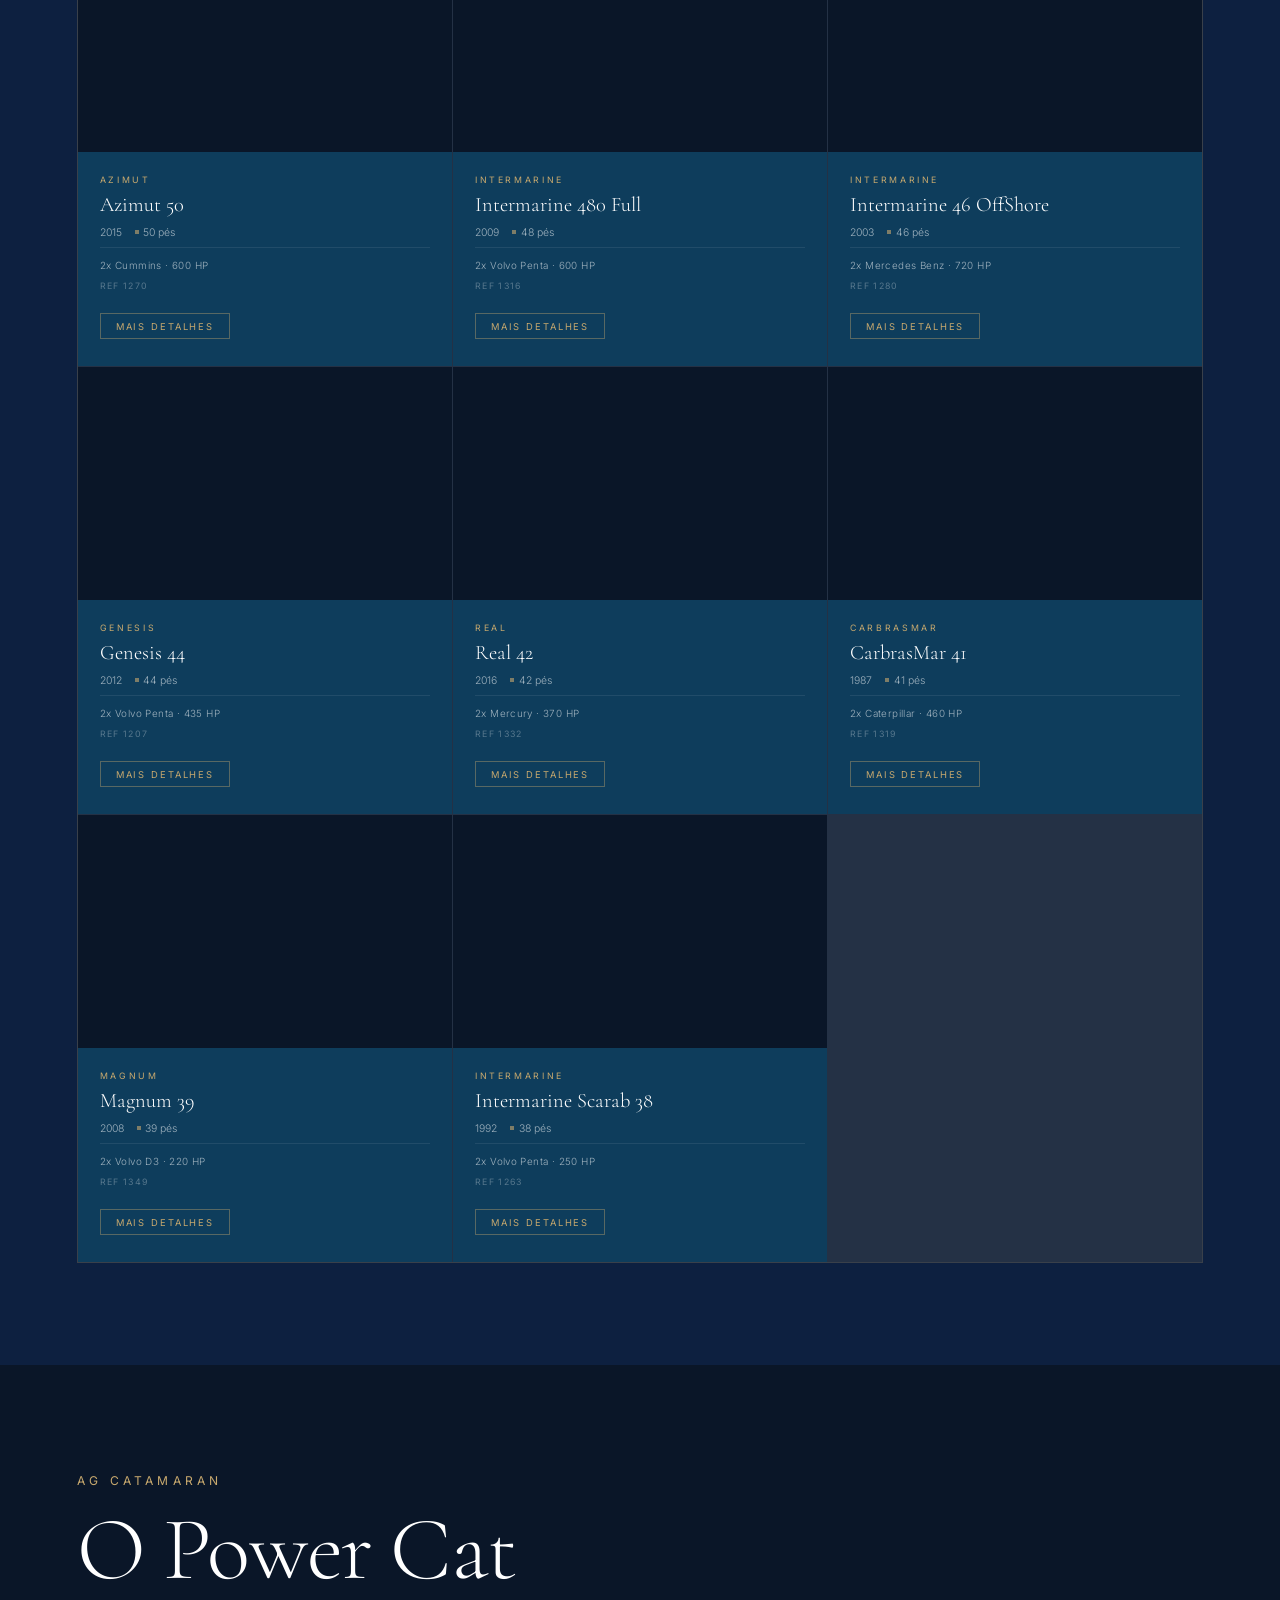
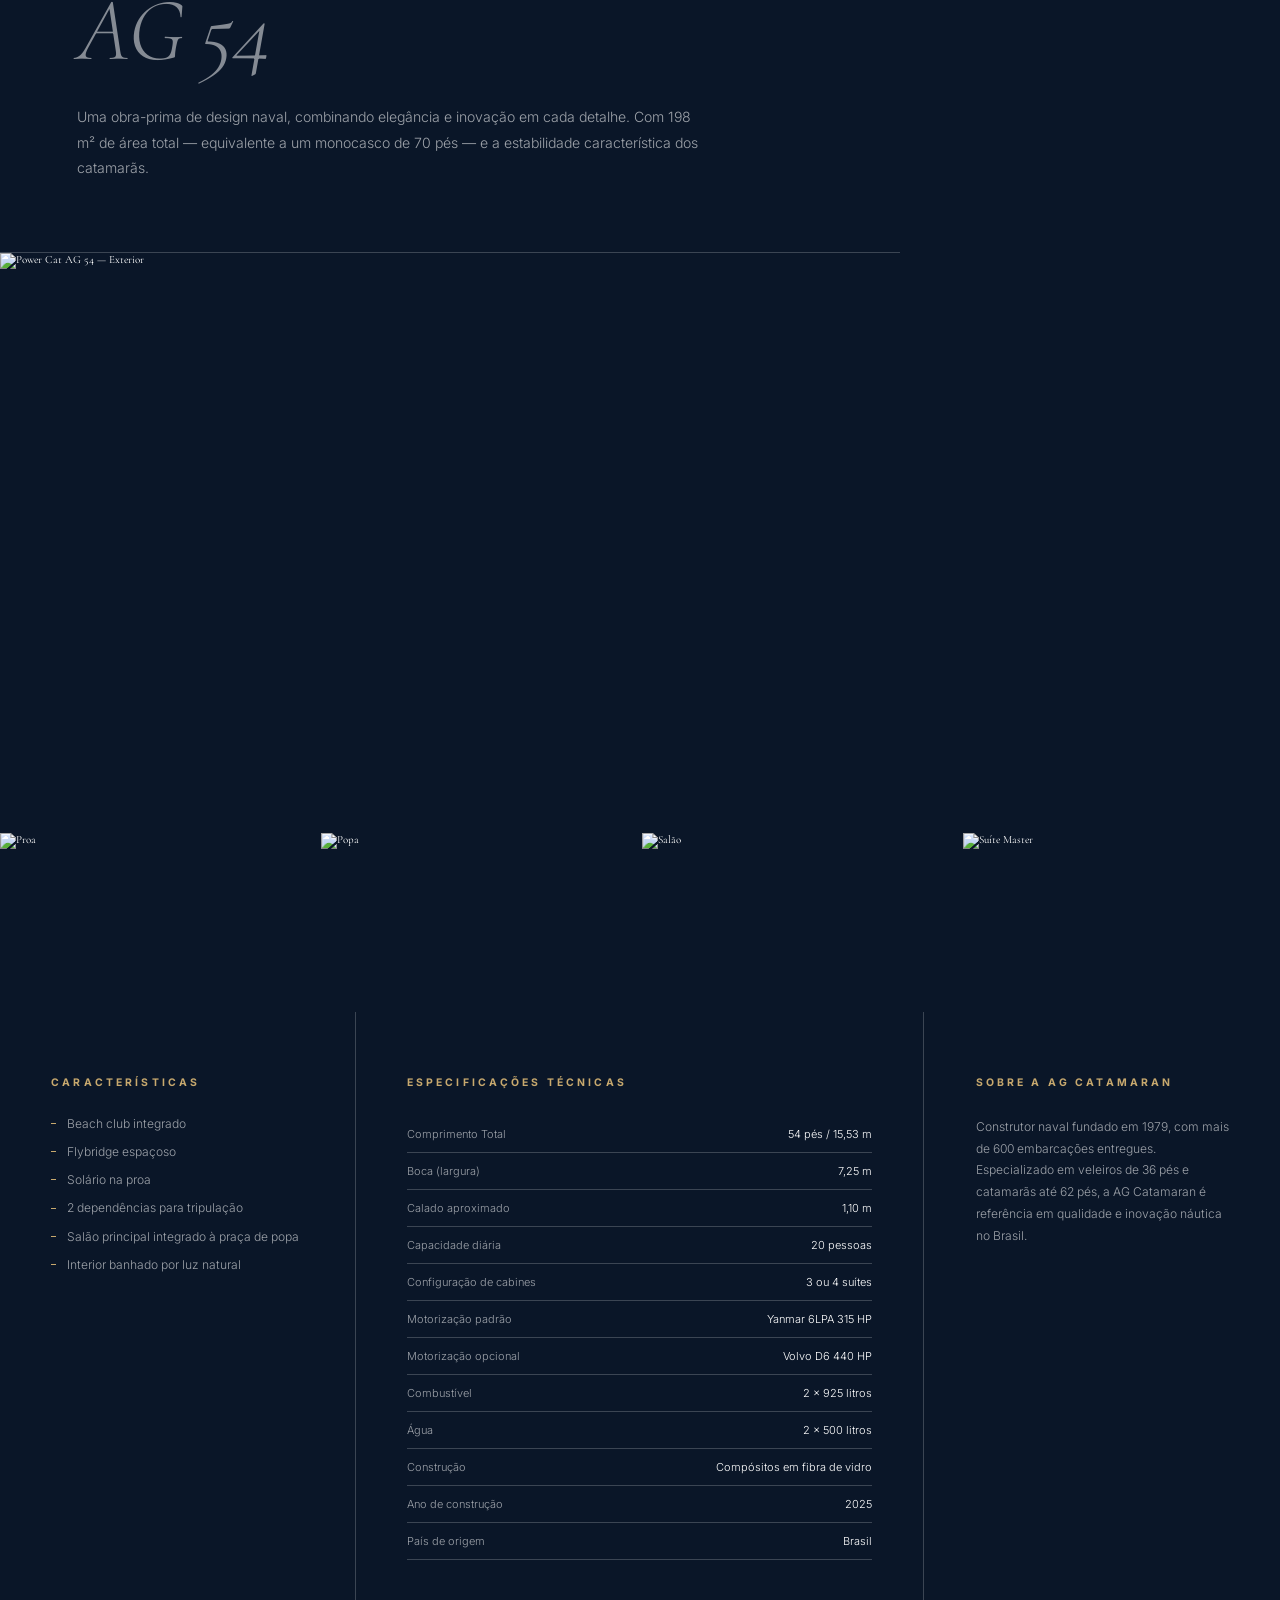
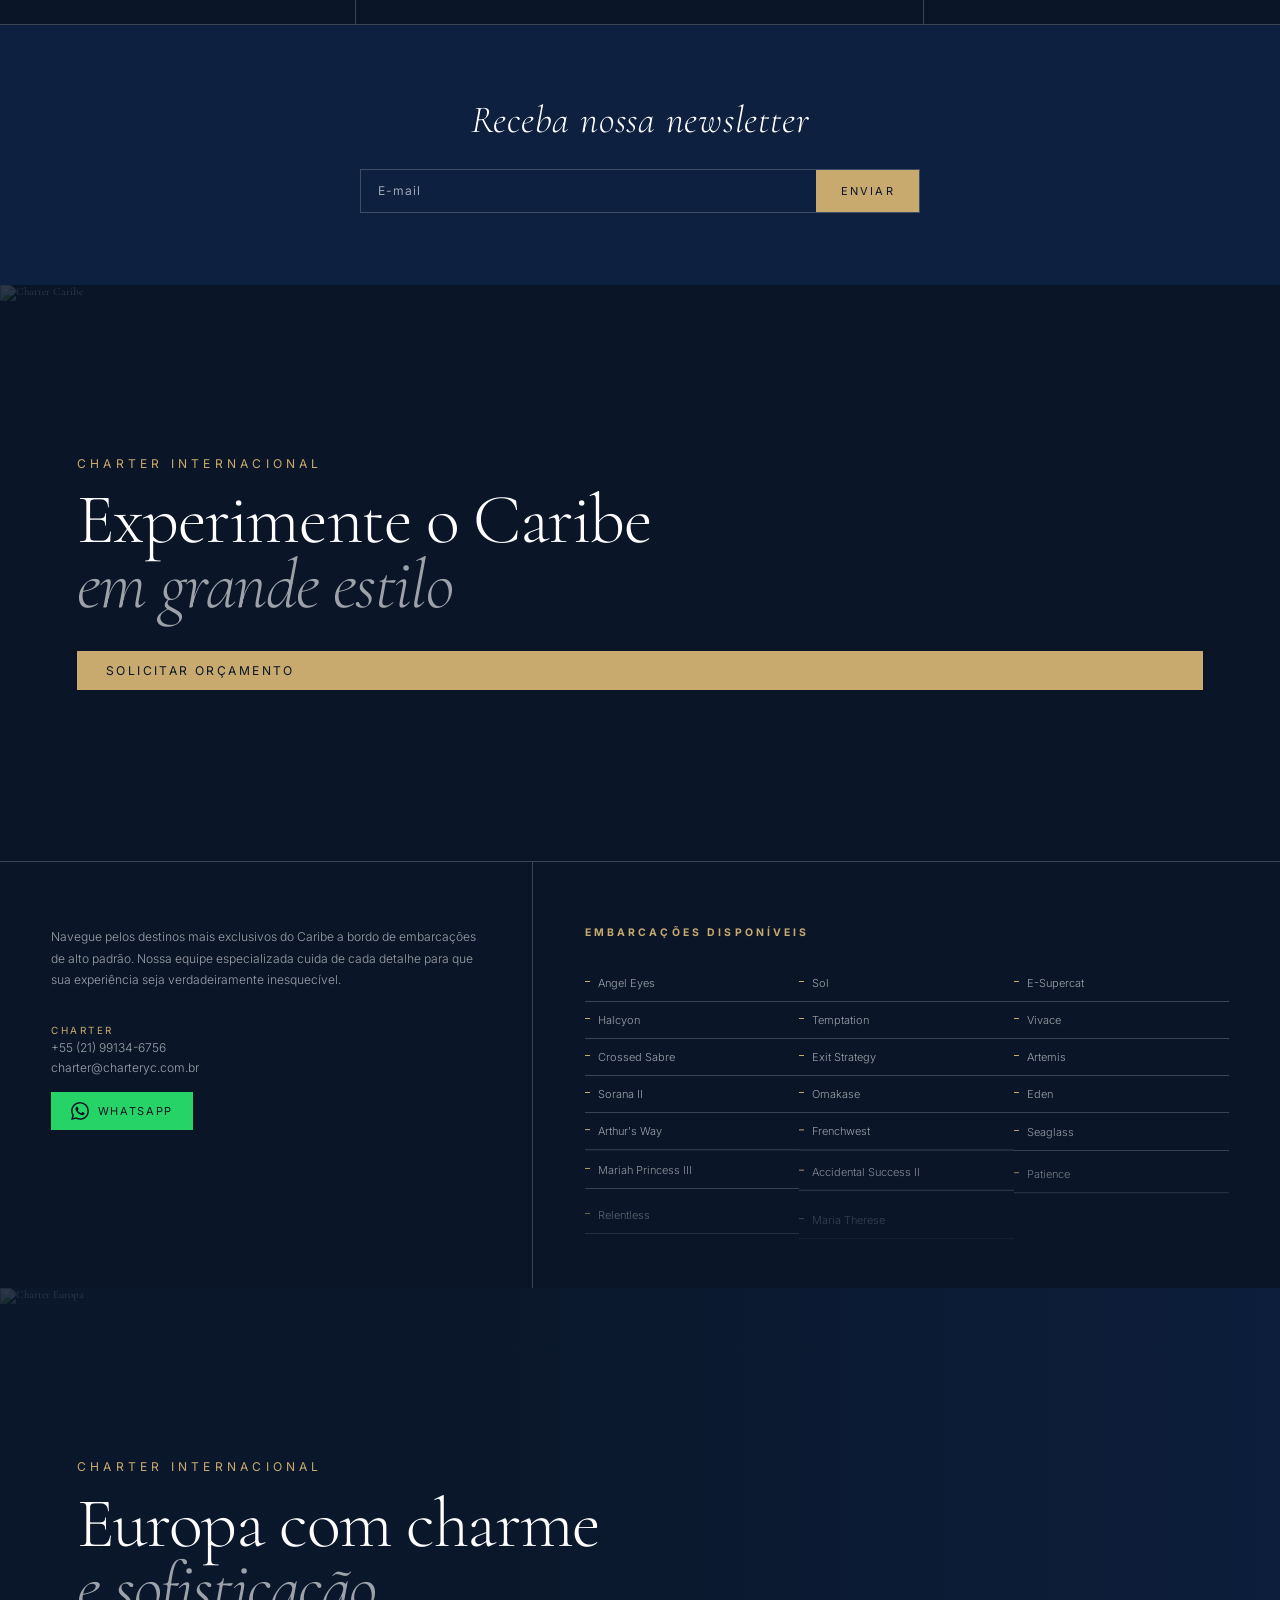
==== commit a498f4d6: "fix: hover gold sólido nos pilares e retorno preciso ao voltar - Hover dos pilares usa #C8A96E (gold" ====
--- a/index.html
+++ b/index.html
@@ -175,7 +175,7 @@
     <div class="empresa-conheca">
       <p class="empresa-conheca__label">Conheça a Yacht Collection</p>
       <div class="empresa-conheca__links">
-        <a href="escritorios.html" target="_blank" class="conheca-link">
+        <a href="escritorios.html" class="conheca-link">
           <span>Escritórios Licenciados</span>
           <span class="conheca-link__arrow">→</span>
         </a>
--- a/css/style.css
+++ b/css/style.css
@@ -494,7 +494,7 @@
 }
 
 .pilar:hover {
-  background-color: rgba(200, 169, 110, 0.10);
+  background-color: #C8A96E;
 }
 
 .pilar__title {
@@ -504,6 +504,11 @@
   text-transform: uppercase;
   color: var(--gold);
   margin-bottom: 1.6rem;
+  transition: color 0.35s ease;
+}
+
+.pilar:hover .pilar__title {
+  color: var(--navy);
 }
 
 .pilar__text {
@@ -512,6 +517,11 @@
   font-weight: 300;
   line-height: 1.8;
   color: rgba(10, 22, 40, 0.65);
+  transition: color 0.35s ease;
+}
+
+.pilar:hover .pilar__text {
+  color: rgba(10, 22, 40, 0.85);
 }
 
 /* ─── Conheça a Yacht Collection ─────────────── */
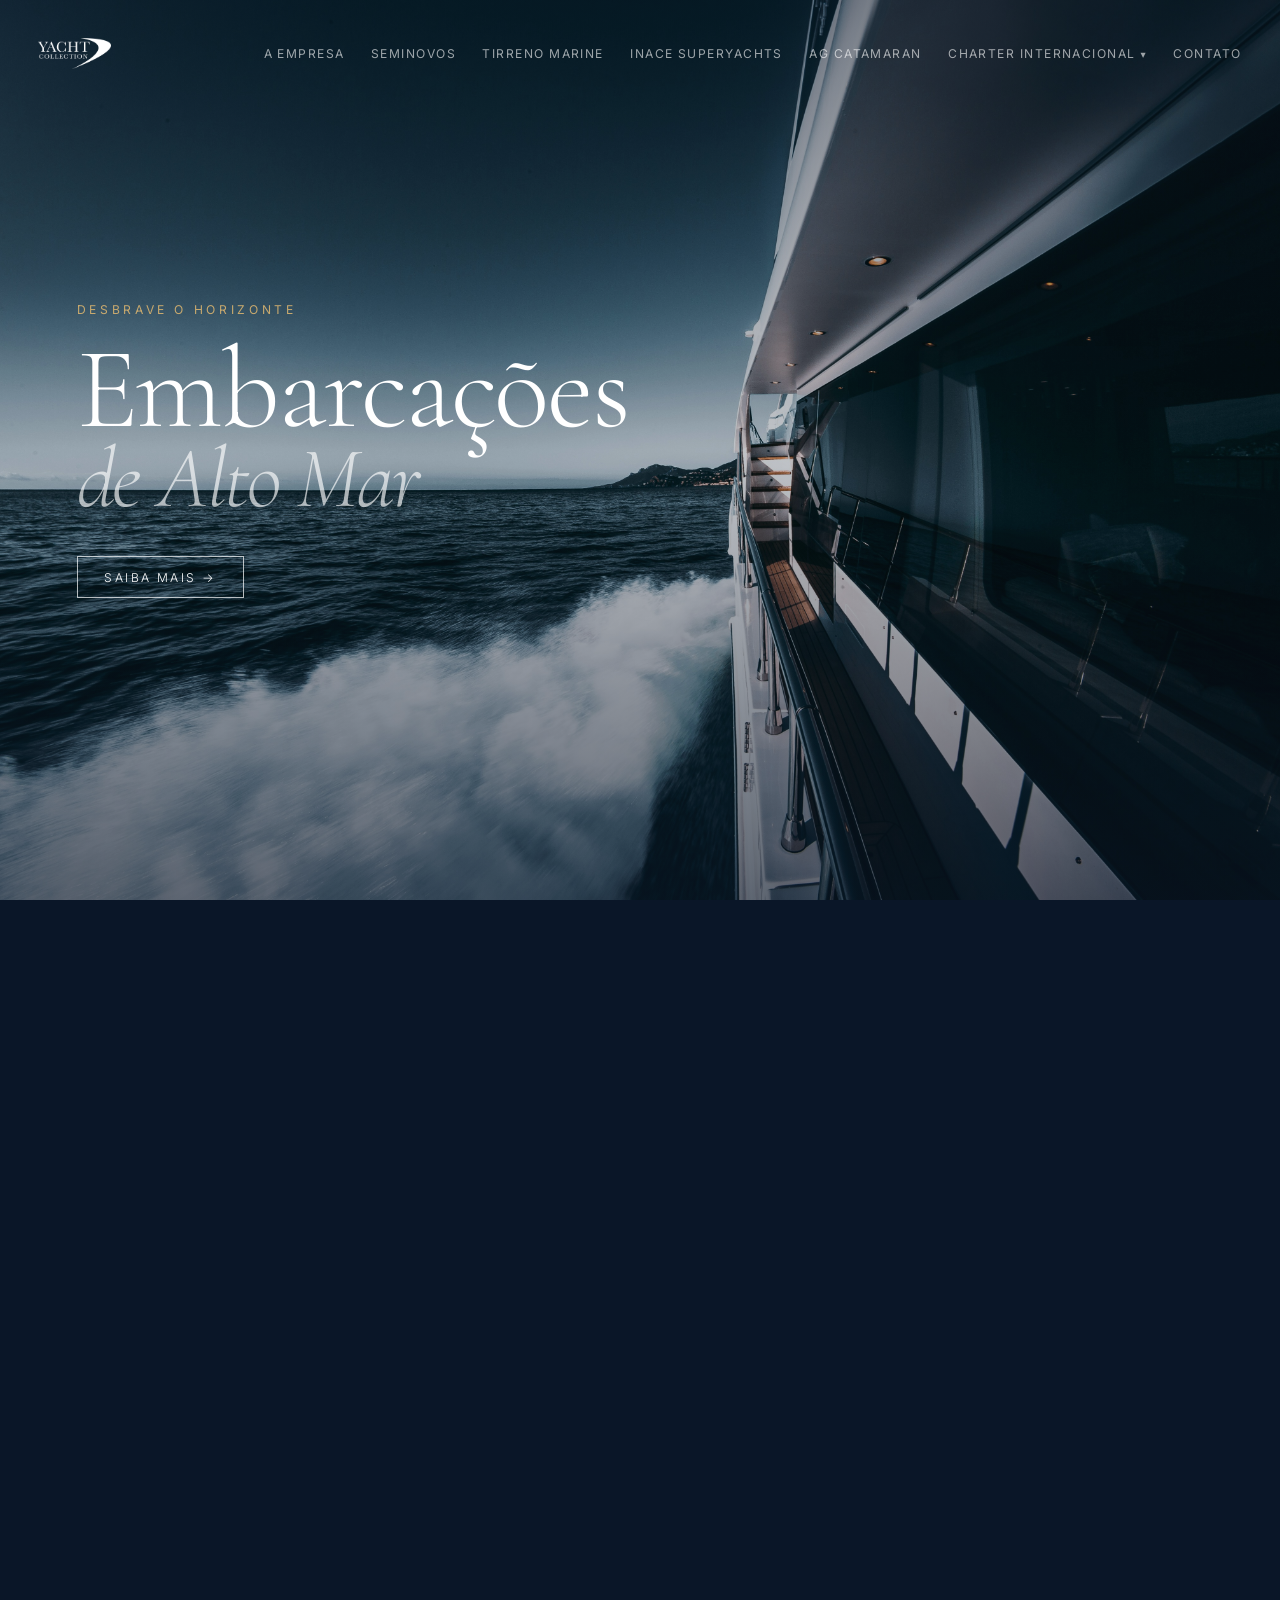
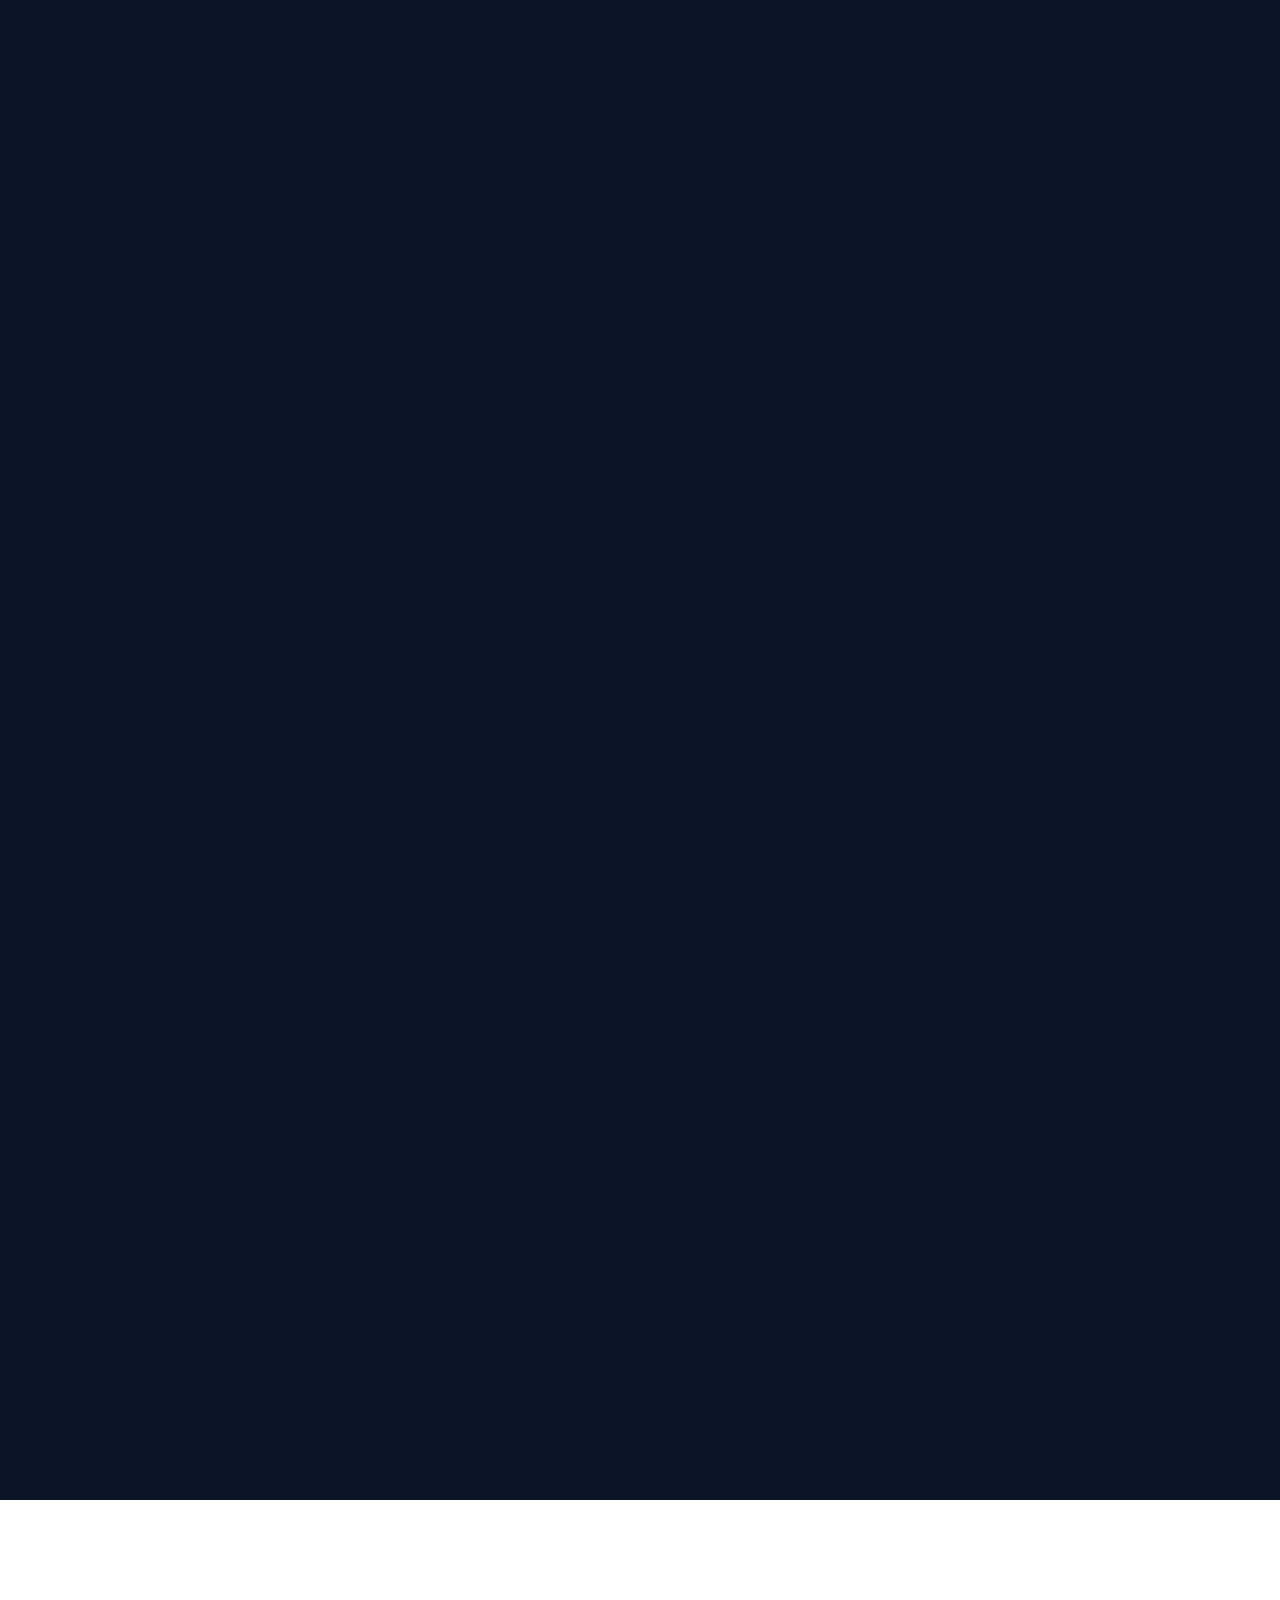
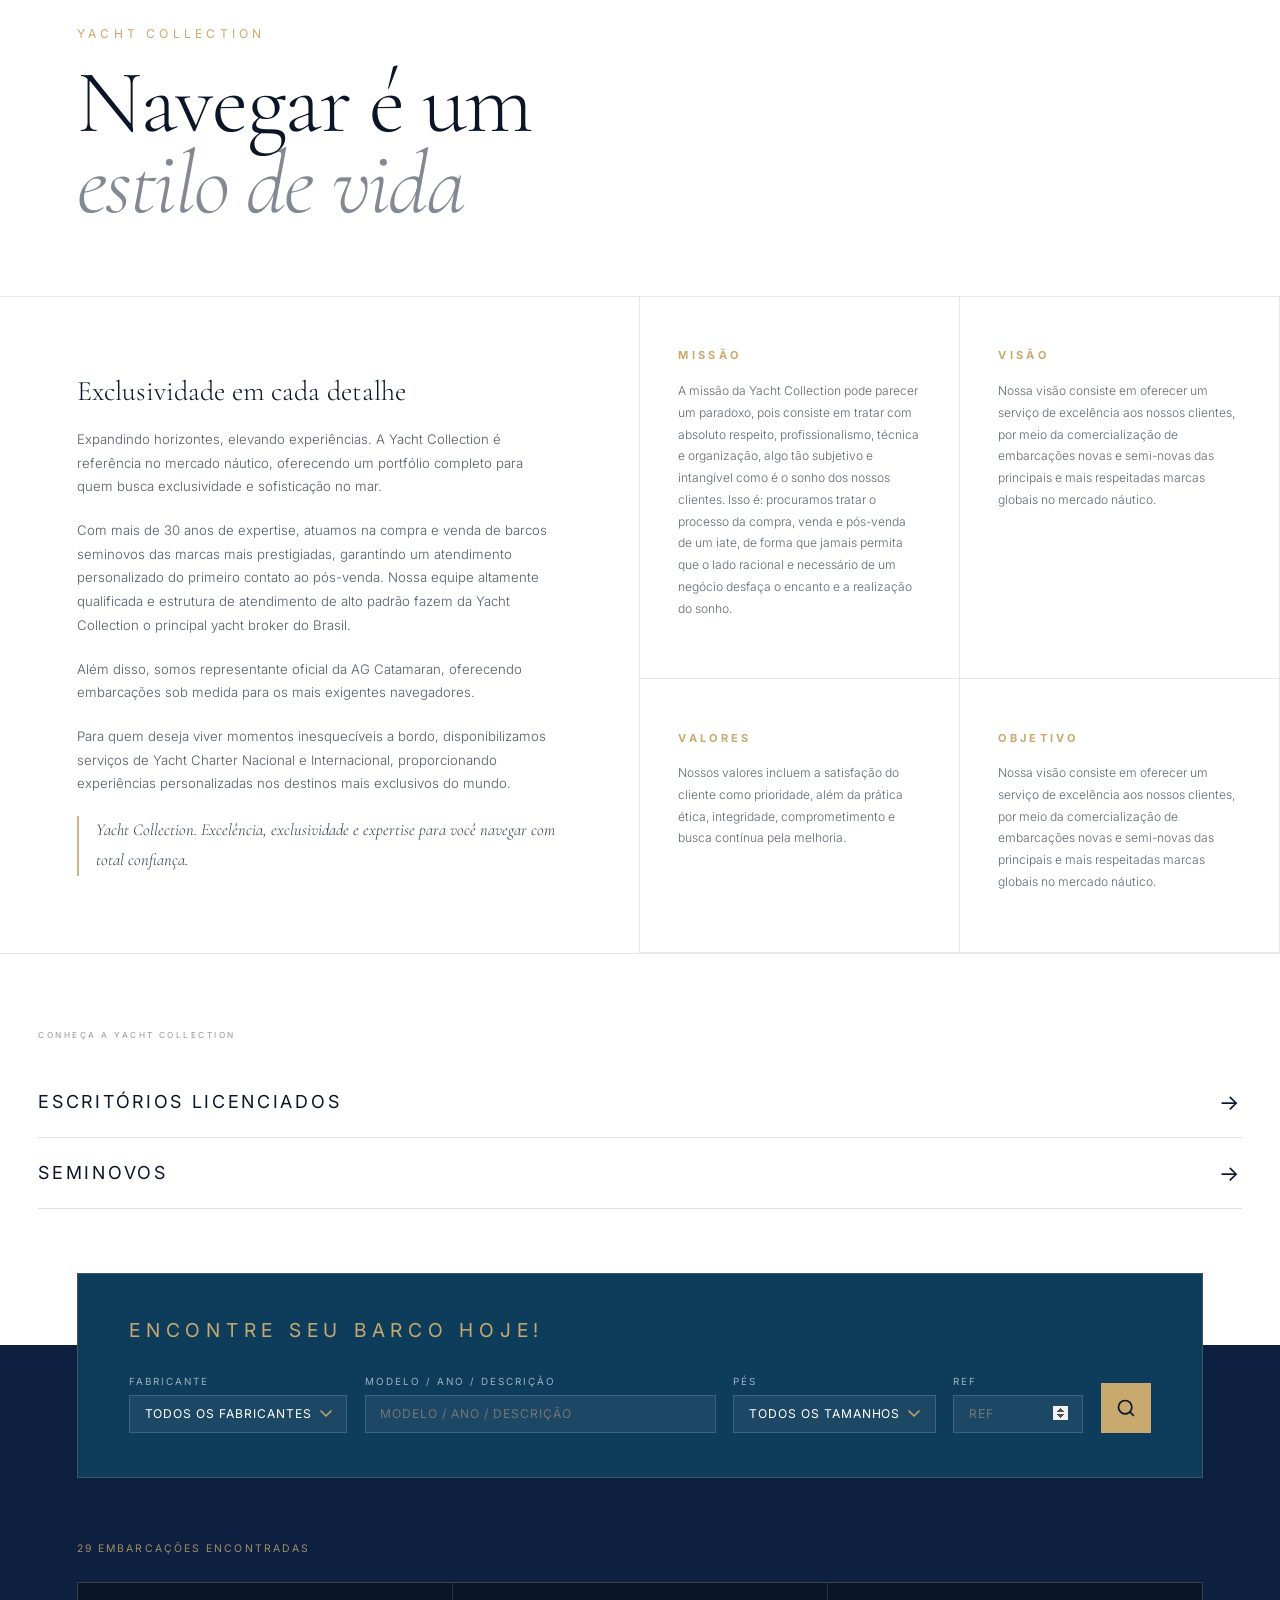
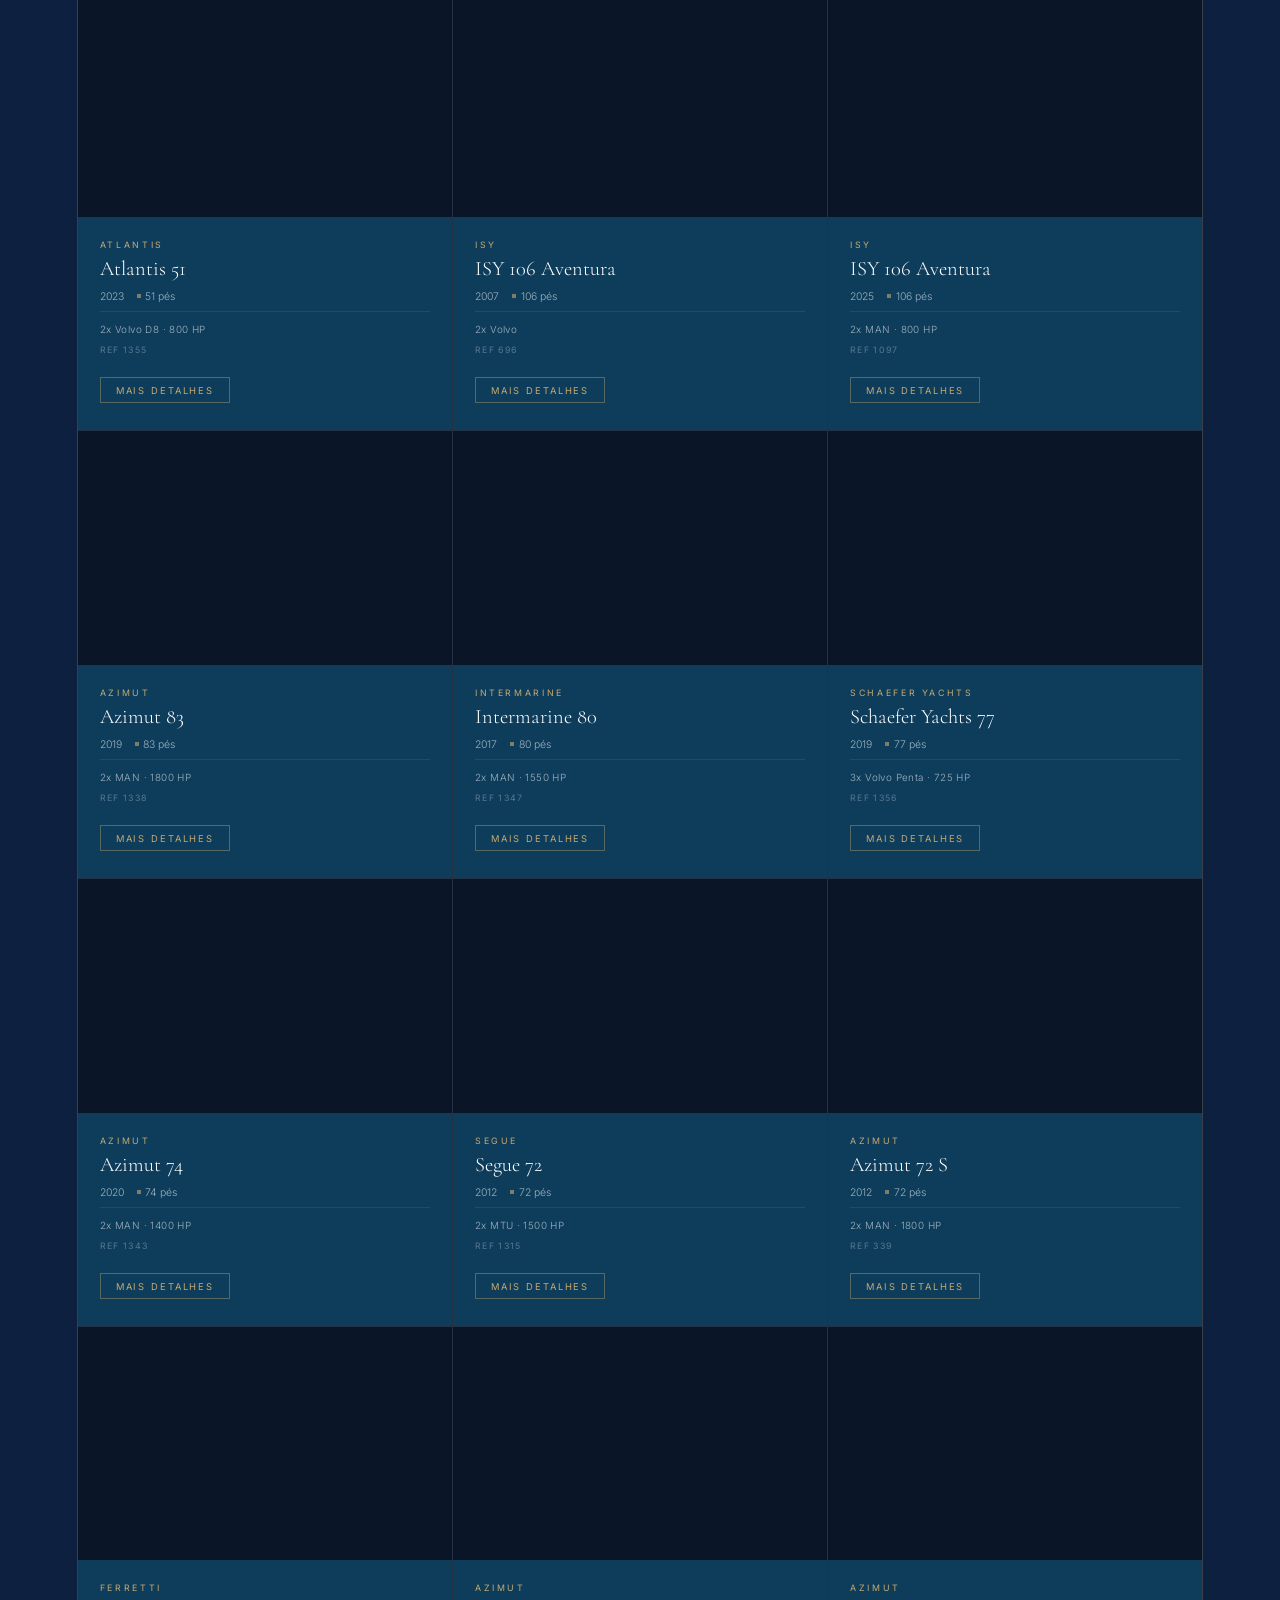
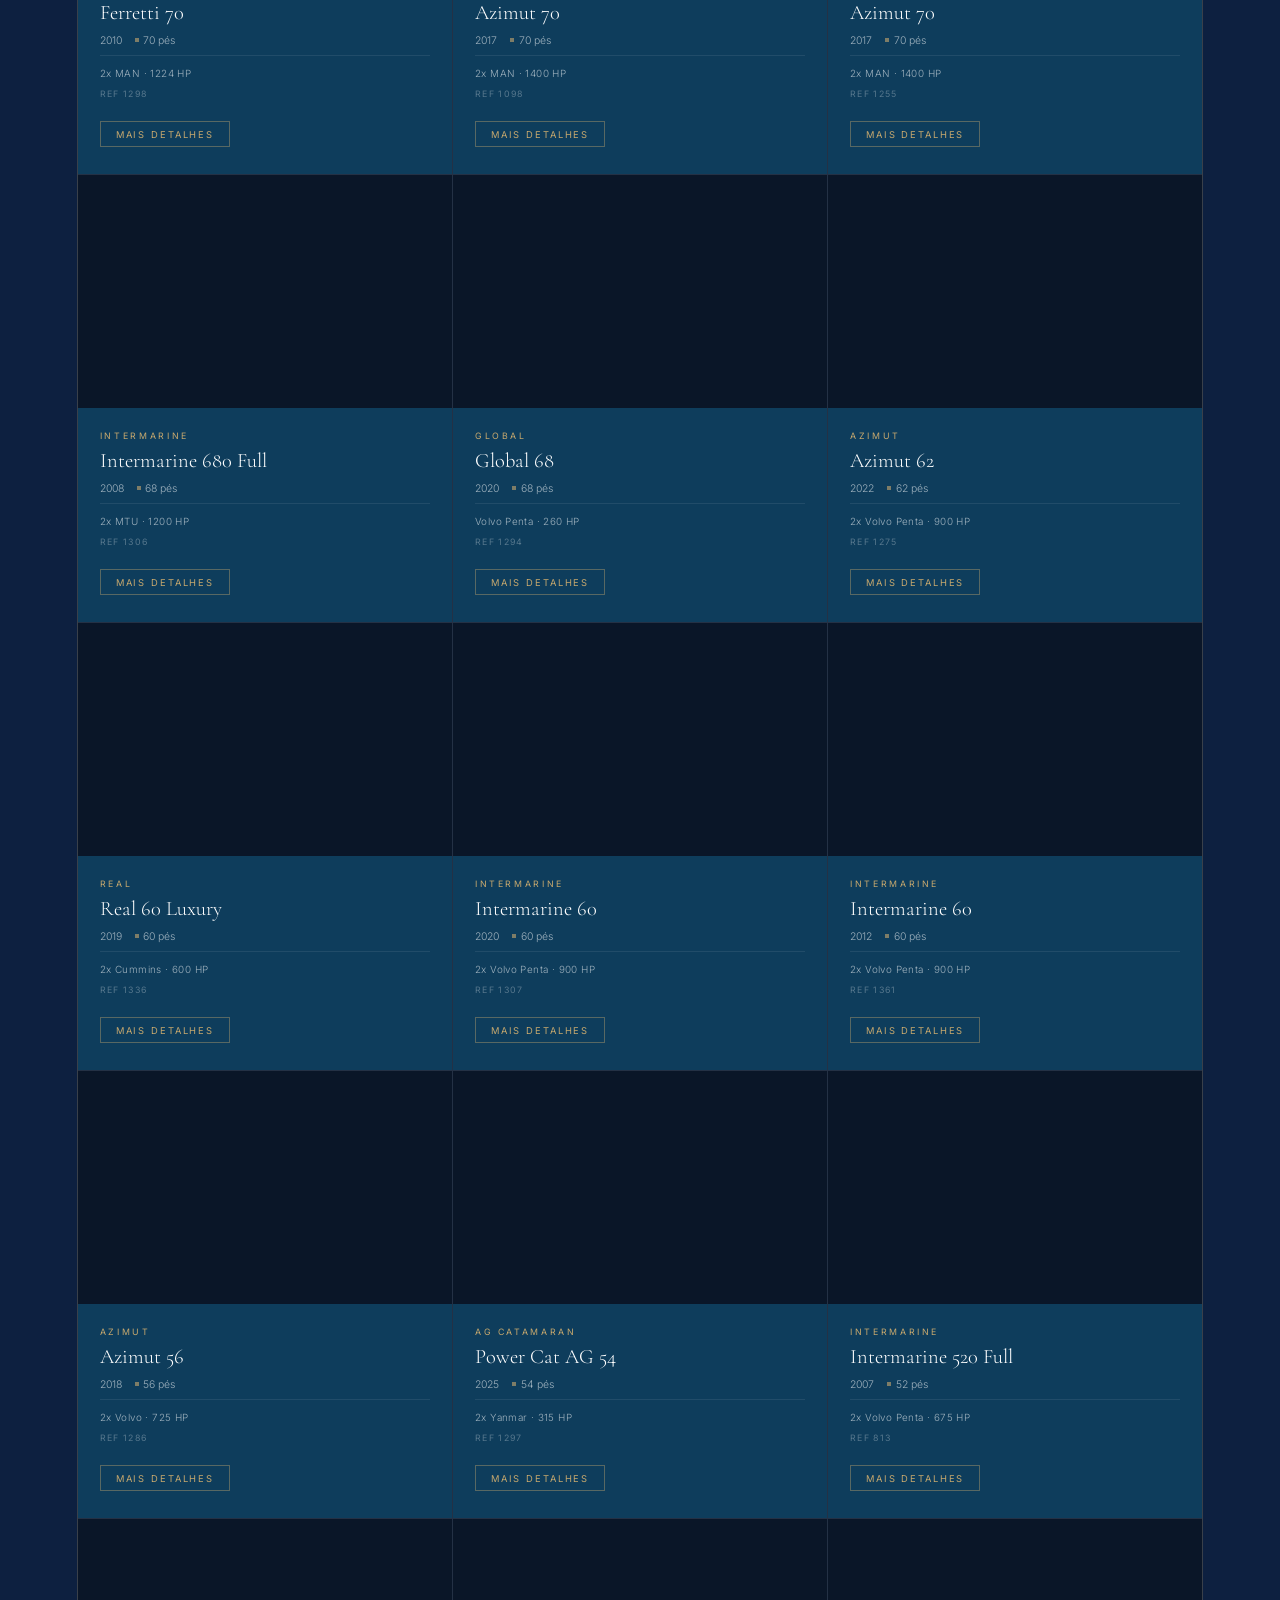
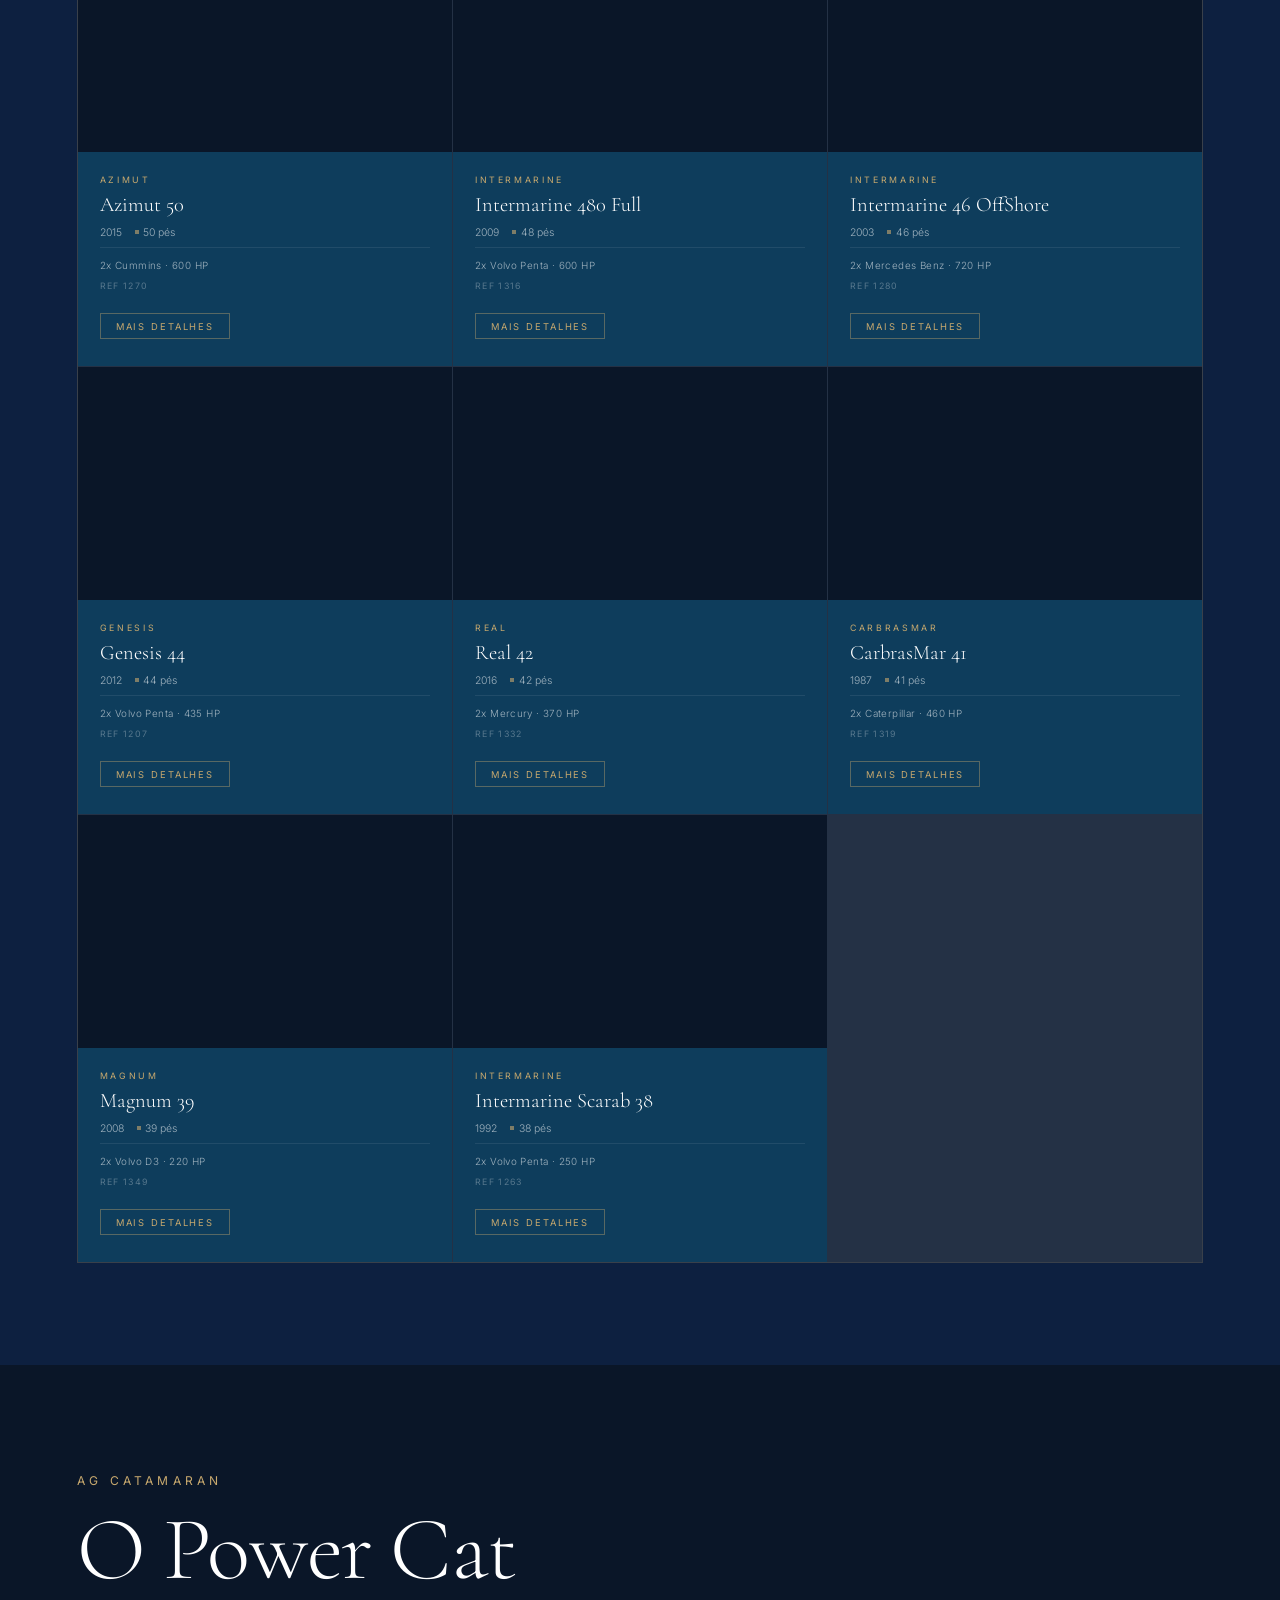
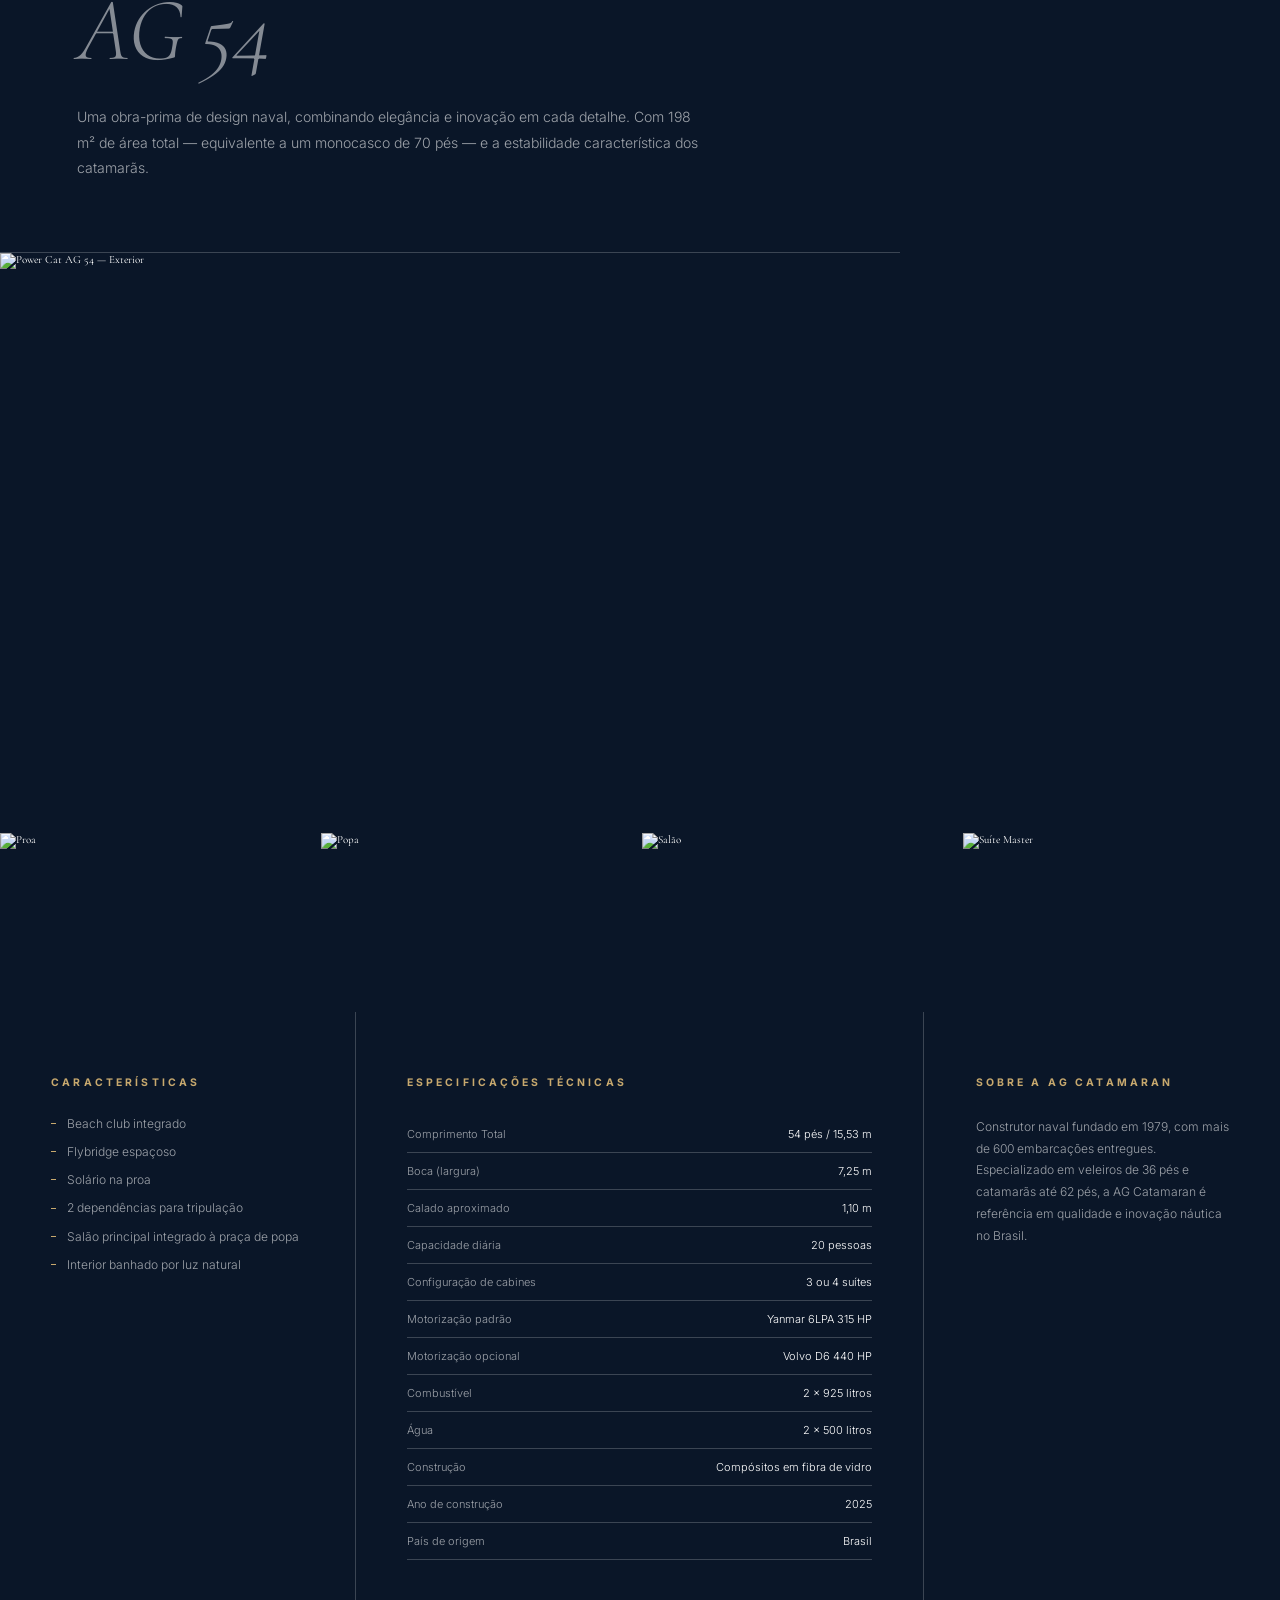
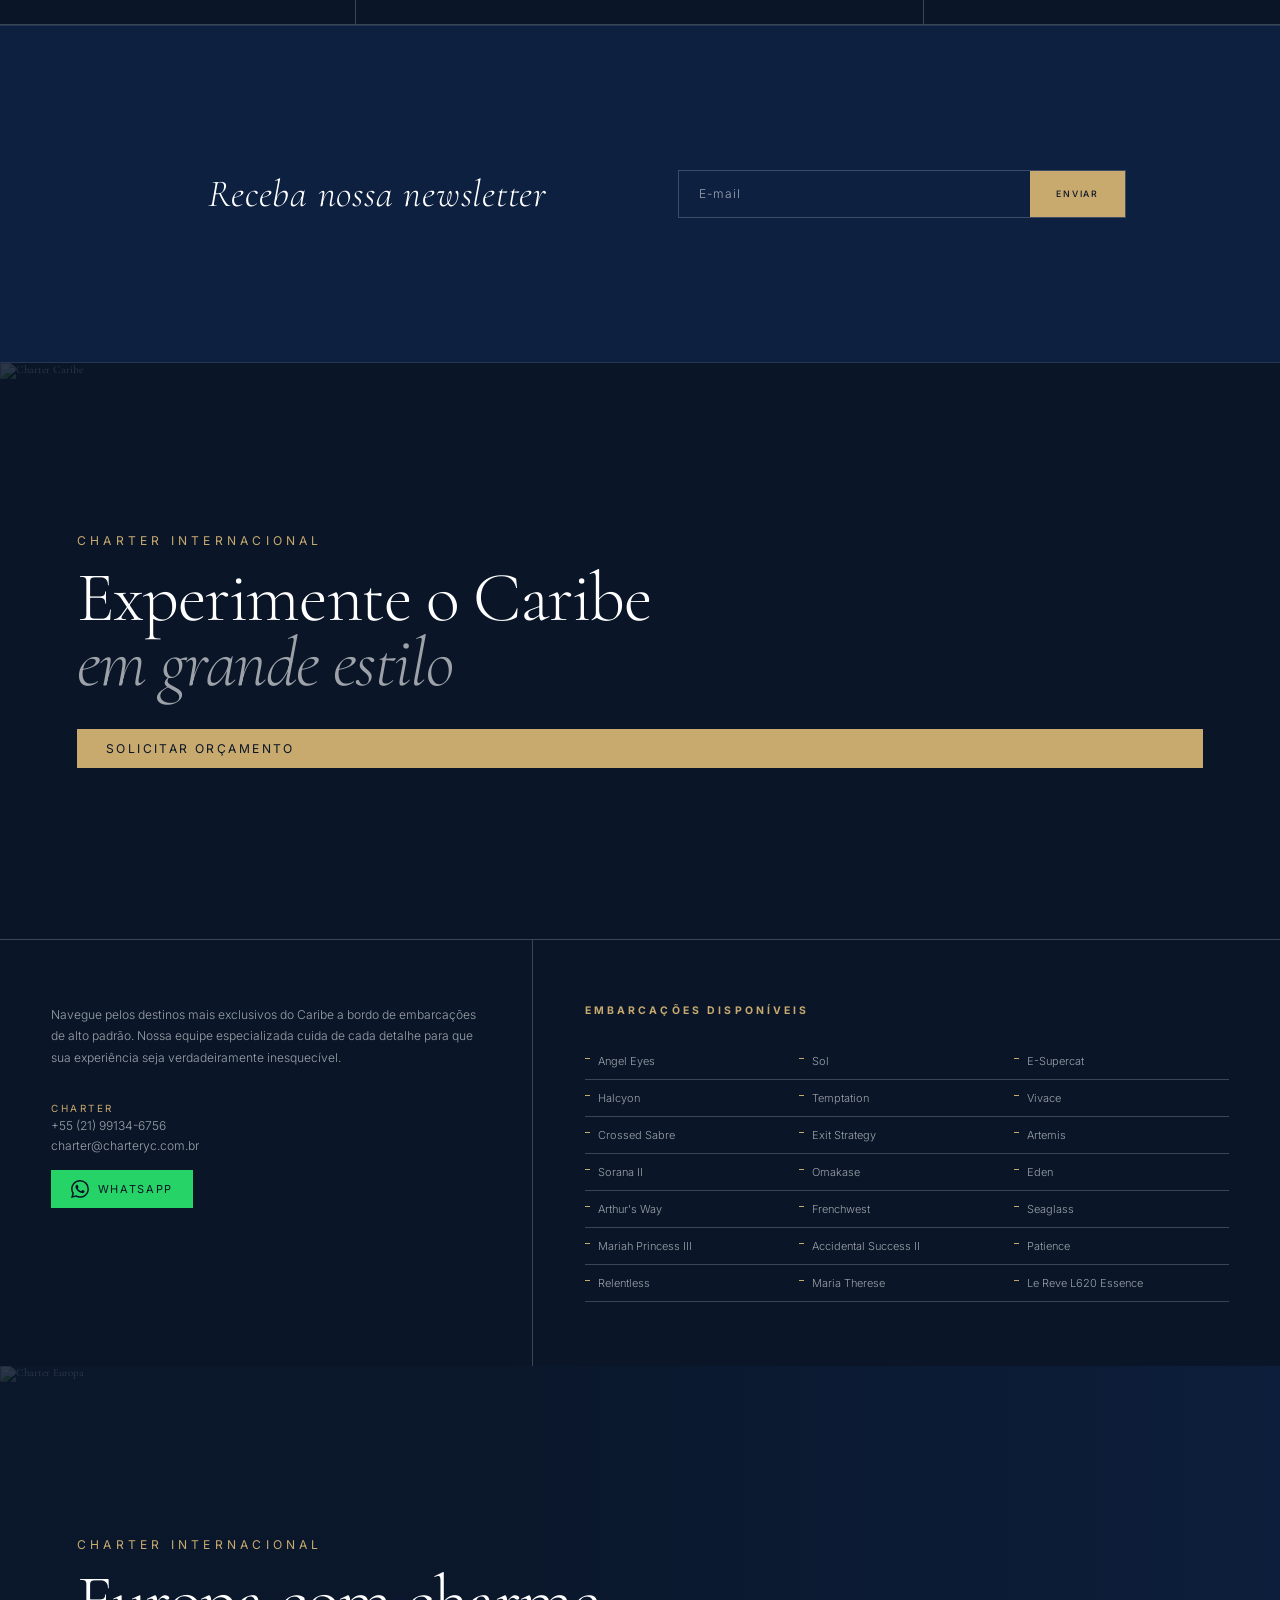
==== commit 9121da94: "feat: adiciona seção de newsletter antes do footer Layout em duas colunas com título tipográfico e c" ====
--- a/index.html
+++ b/index.html
@@ -511,6 +511,23 @@
 
   </section>
 
+  <section class="section-newsletter">
+    <div class="newsletter-inner">
+      <div class="newsletter-text">
+        <p class="newsletter-eyebrow">Yacht Collection</p>
+        <h2 class="newsletter-title">Receba nossa<br><em>newsletter</em></h2>
+        <p class="newsletter-desc">Novidades, lançamentos e oportunidades exclusivas diretamente no seu e-mail.</p>
+      </div>
+      <form class="newsletter-form" onsubmit="return false;">
+        <div class="newsletter-field">
+          <input class="newsletter-input" type="email" placeholder="Seu melhor e-mail" required>
+          <button class="newsletter-btn" type="submit">Inscrever-se</button>
+        </div>
+        <p class="newsletter-privacy">Sem spam. Cancele quando quiser.</p>
+      </form>
+    </div>
+  </section>
+
   <footer class="site-footer">
     <div class="footer-top">
       <img class="footer-logo" src="img/logo.png" alt="Yacht Collection">
--- a/css/style.css
+++ b/css/style.css
@@ -1623,6 +1623,119 @@
   transition: background 0.25s ease, transform 0.2s ease;
 }
 .form-submit:hover { background: var(--ocean); transform: translateY(-2px); }
+
+/* ─── Newsletter ─────────────────────────────── */
+.section-newsletter {
+  background: var(--navy-mid);
+  border-top: 1px solid var(--white-10);
+  border-bottom: 1px solid var(--white-10);
+}
+
+.newsletter-inner {
+  max-width: 1380px;
+  margin: 0 auto;
+  padding: 8vh 6vw;
+  display: grid;
+  grid-template-columns: 1fr 1fr;
+  gap: 6vw;
+  align-items: center;
+}
+
+.newsletter-eyebrow {
+  font-family: var(--font-sans);
+  font-size: .75rem;
+  letter-spacing: .35em;
+  text-transform: uppercase;
+  color: var(--gold);
+  margin-bottom: 1.4rem;
+}
+
+.newsletter-title {
+  font-family: var(--font-serif);
+  font-size: clamp(2.6rem, 4vw, 5.5rem);
+  font-weight: 300;
+  line-height: 1.1;
+  color: var(--white);
+  margin-bottom: 1.4rem;
+}
+
+.newsletter-title em {
+  font-style: italic;
+  color: var(--gold);
+}
+
+.newsletter-desc {
+  font-family: var(--font-sans);
+  font-size: clamp(1.1rem, 0.9vw, 1.4rem);
+  font-weight: 300;
+  line-height: 1.8;
+  color: var(--white-60);
+}
+
+.newsletter-field {
+  display: flex;
+  gap: 0;
+  border: 1px solid var(--white-20);
+  border-radius: 2px;
+  overflow: hidden;
+  margin-bottom: 1.2rem;
+  transition: border-color .3s ease;
+}
+
+.newsletter-field:focus-within {
+  border-color: var(--gold);
+}
+
+.newsletter-input {
+  flex: 1;
+  background: transparent;
+  border: none;
+  outline: none;
+  padding: 1.4rem 1.8rem;
+  font-family: var(--font-sans);
+  font-size: clamp(1.1rem, 0.9vw, 1.3rem);
+  font-weight: 300;
+  color: var(--white);
+}
+
+.newsletter-input::placeholder {
+  color: var(--white-60);
+}
+
+.newsletter-btn {
+  background: var(--gold);
+  border: none;
+  padding: 1.4rem 2.4rem;
+  font-family: var(--font-sans);
+  font-size: .8rem;
+  font-weight: 500;
+  letter-spacing: .2em;
+  text-transform: uppercase;
+  color: var(--navy);
+  cursor: pointer;
+  white-space: nowrap;
+  transition: background-color .3s ease;
+}
+
+.newsletter-btn:hover {
+  background: #d9bc87;
+}
+
+.newsletter-privacy {
+  font-family: var(--font-sans);
+  font-size: .75rem;
+  letter-spacing: .05em;
+  color: var(--white-60);
+  opacity: .6;
+}
+
+@media (max-width: 768px) {
+  .newsletter-inner {
+    grid-template-columns: 1fr;
+    gap: 4rem;
+    padding: 10vw var(--pad);
+  }
+}
 
 /* ─── Footer ─────────────────────────────────── */
 .site-footer {
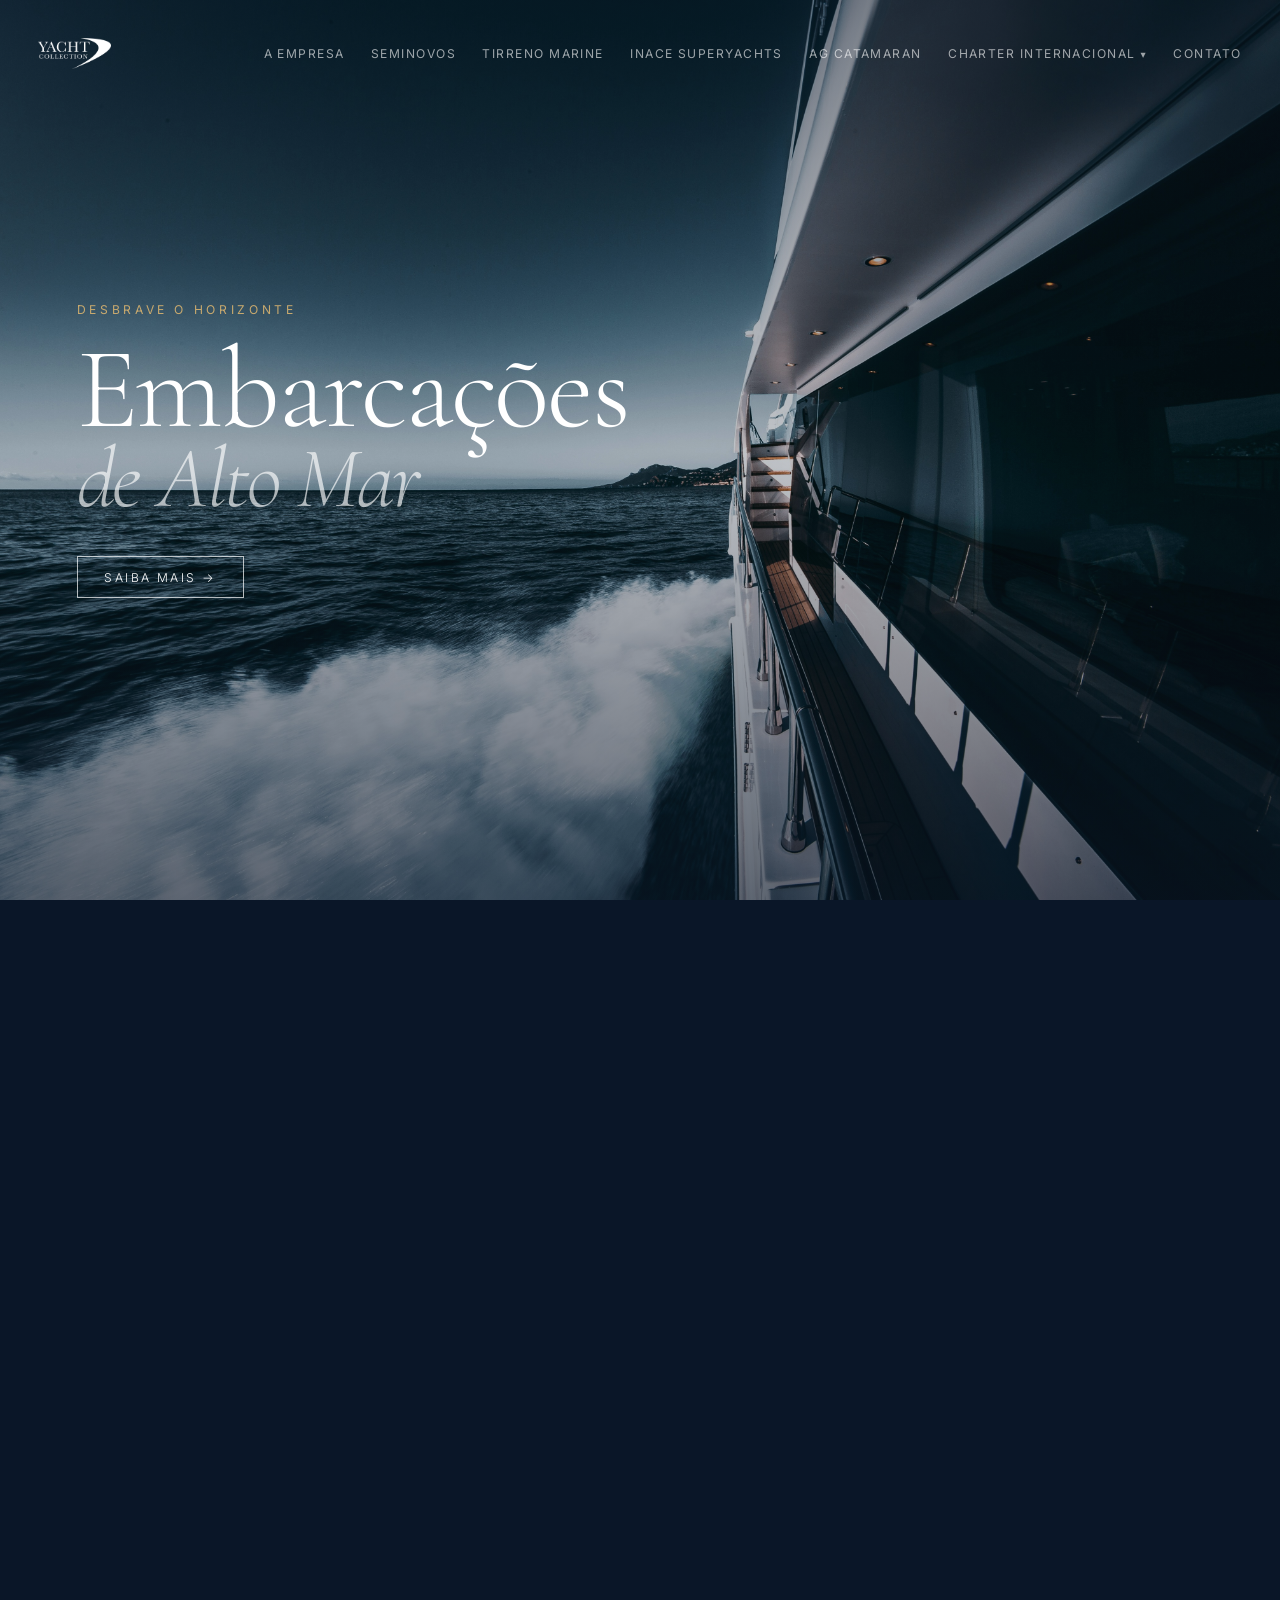
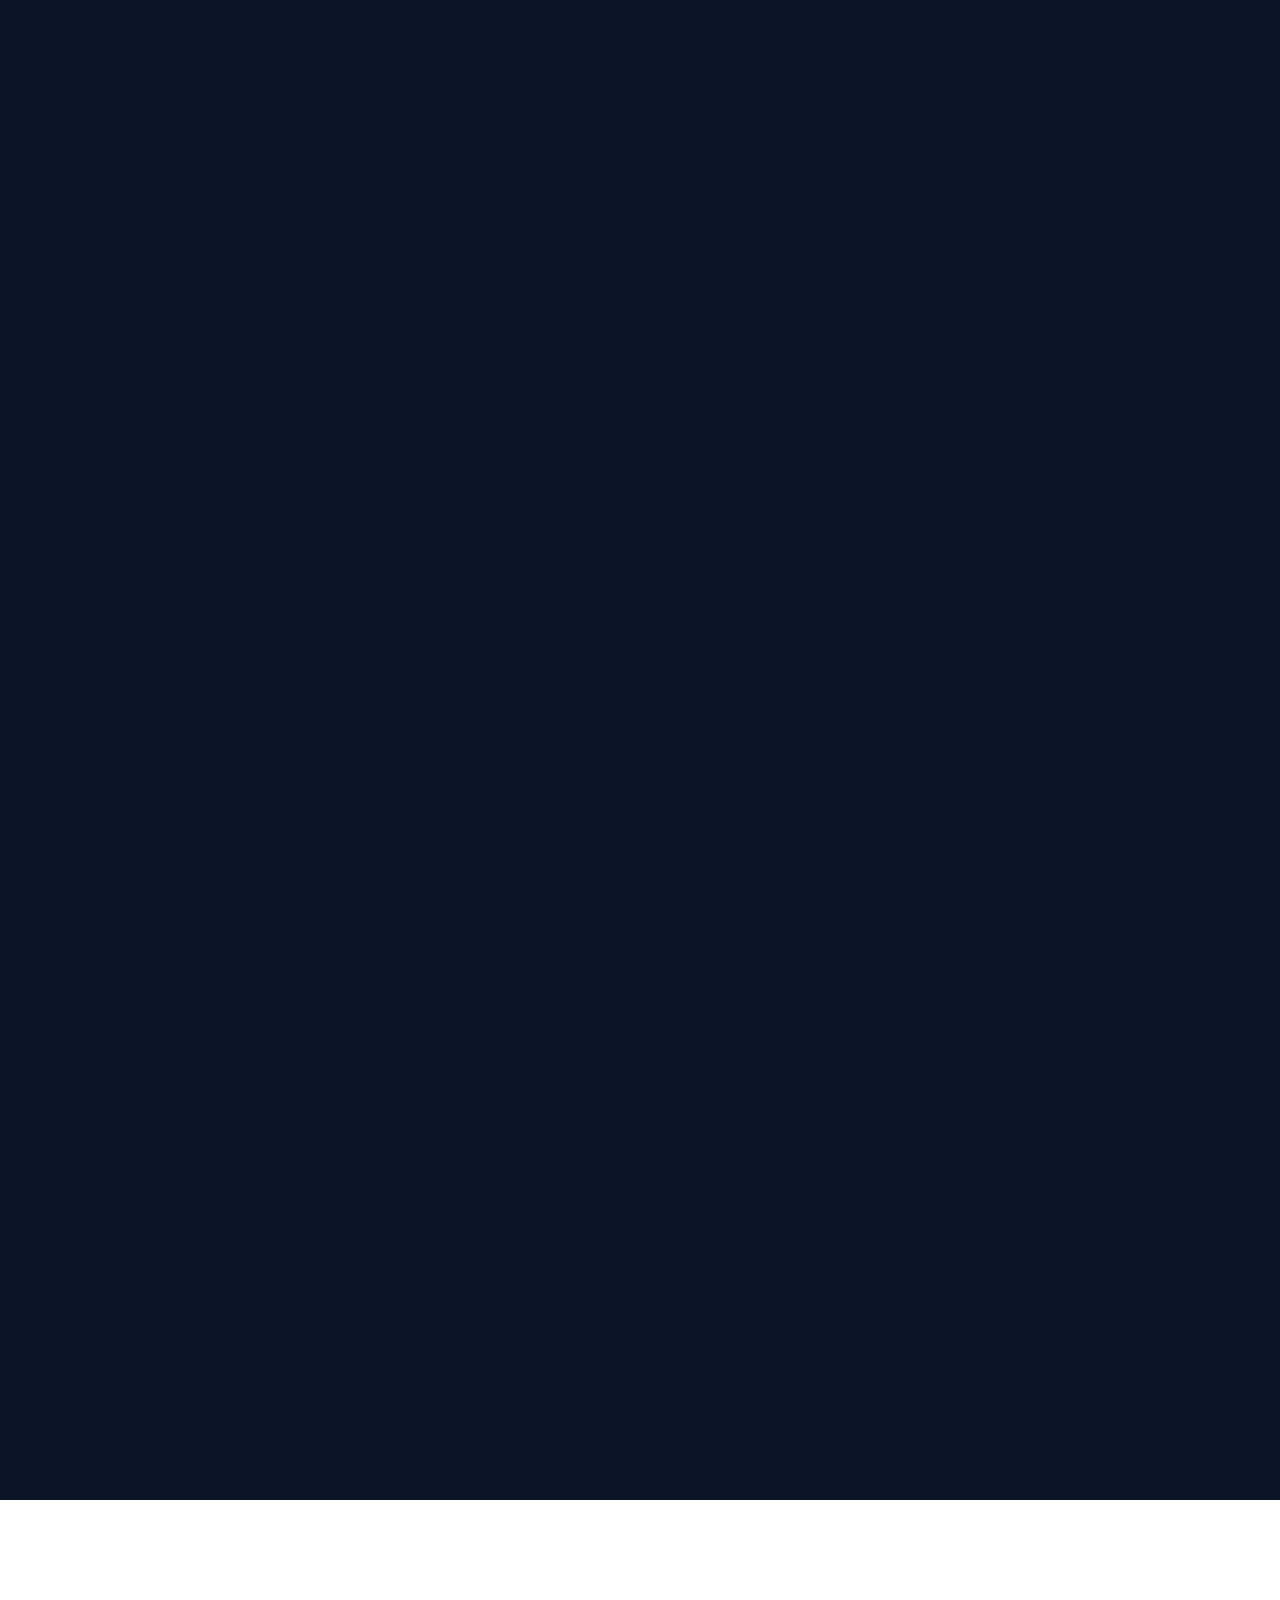
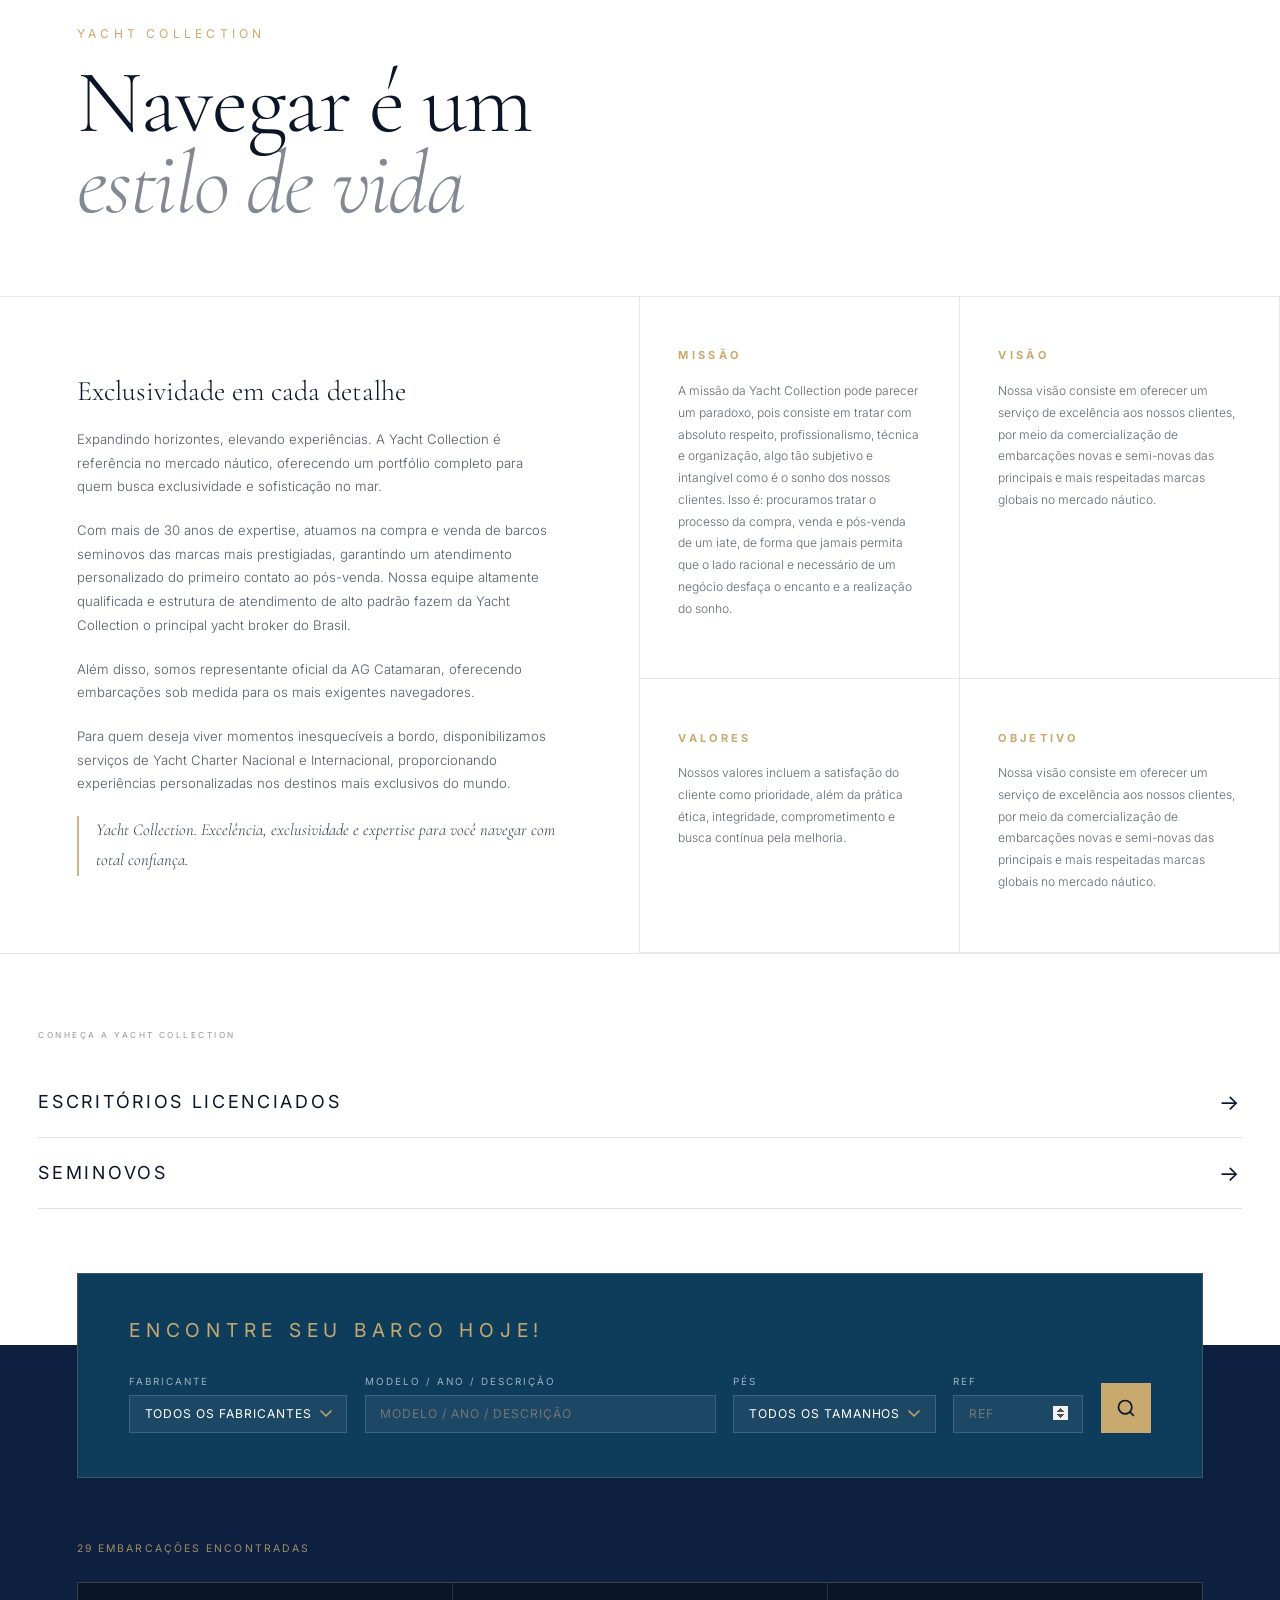
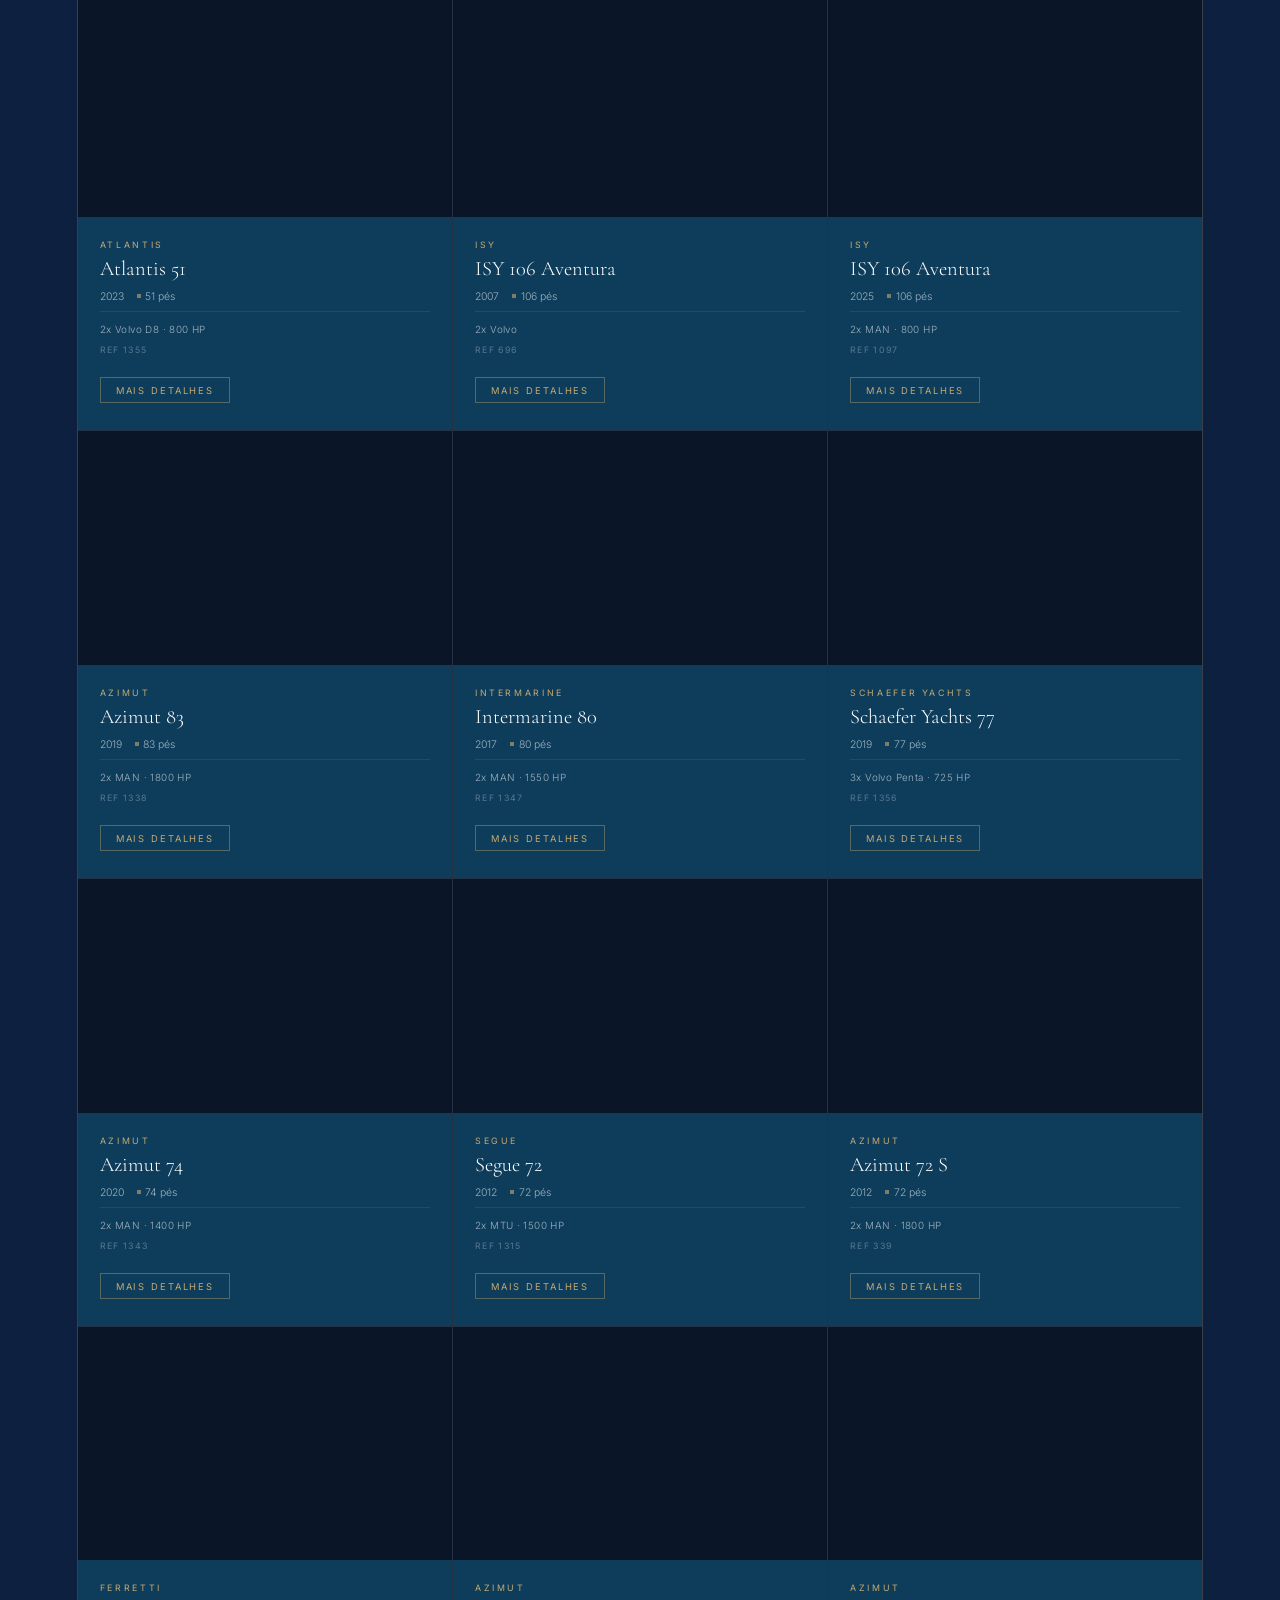
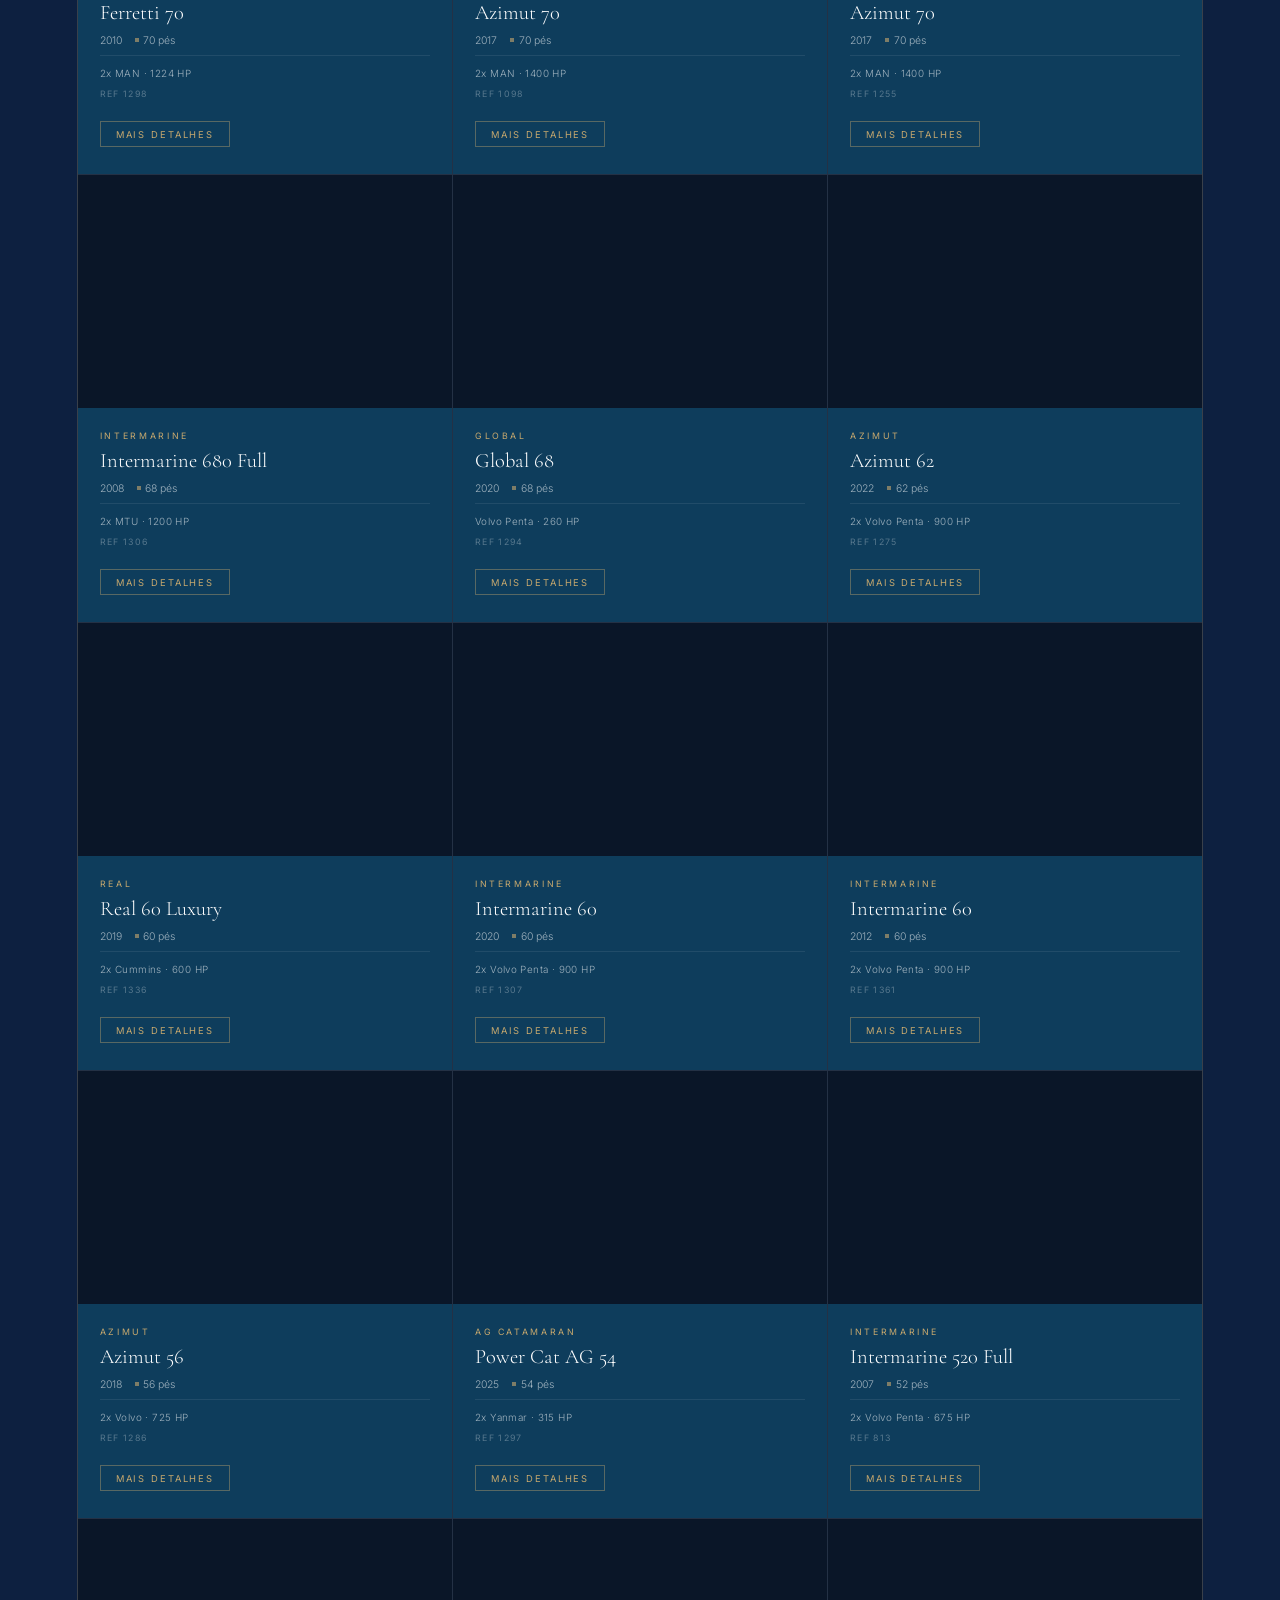
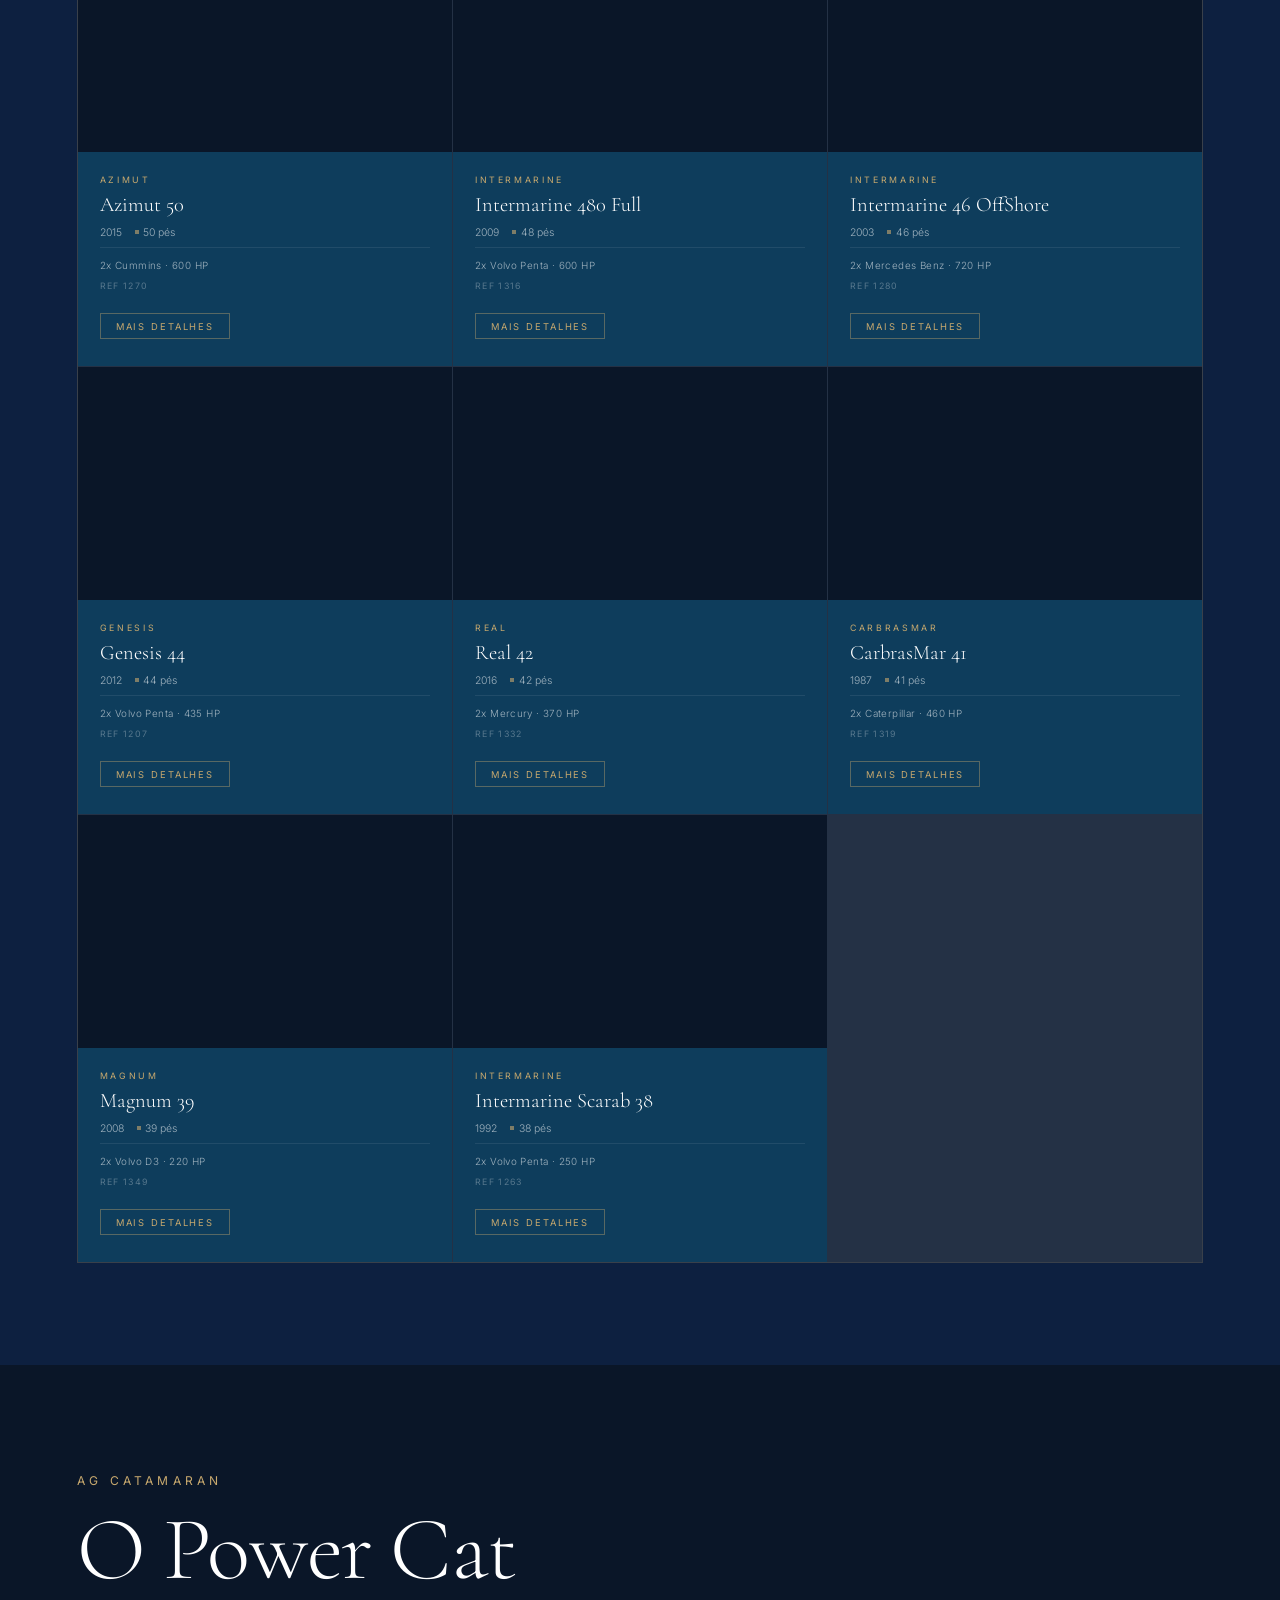
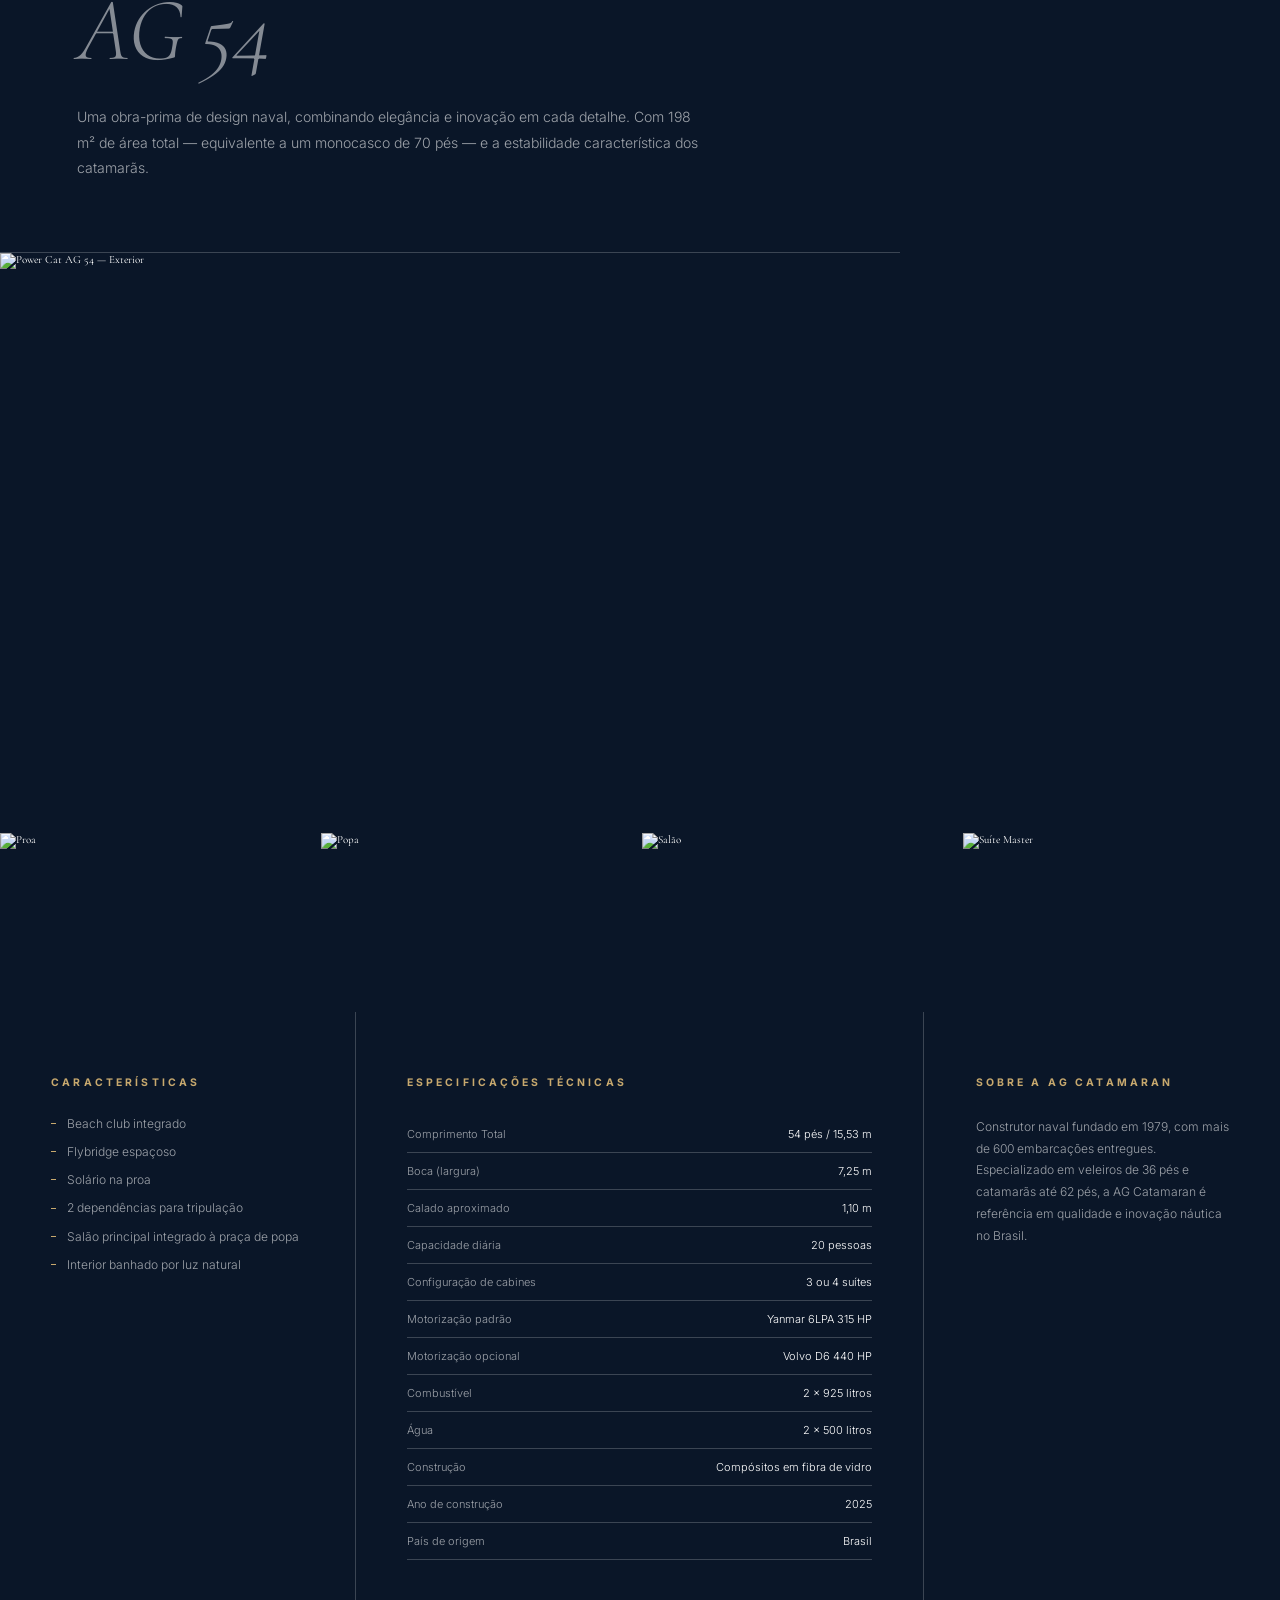
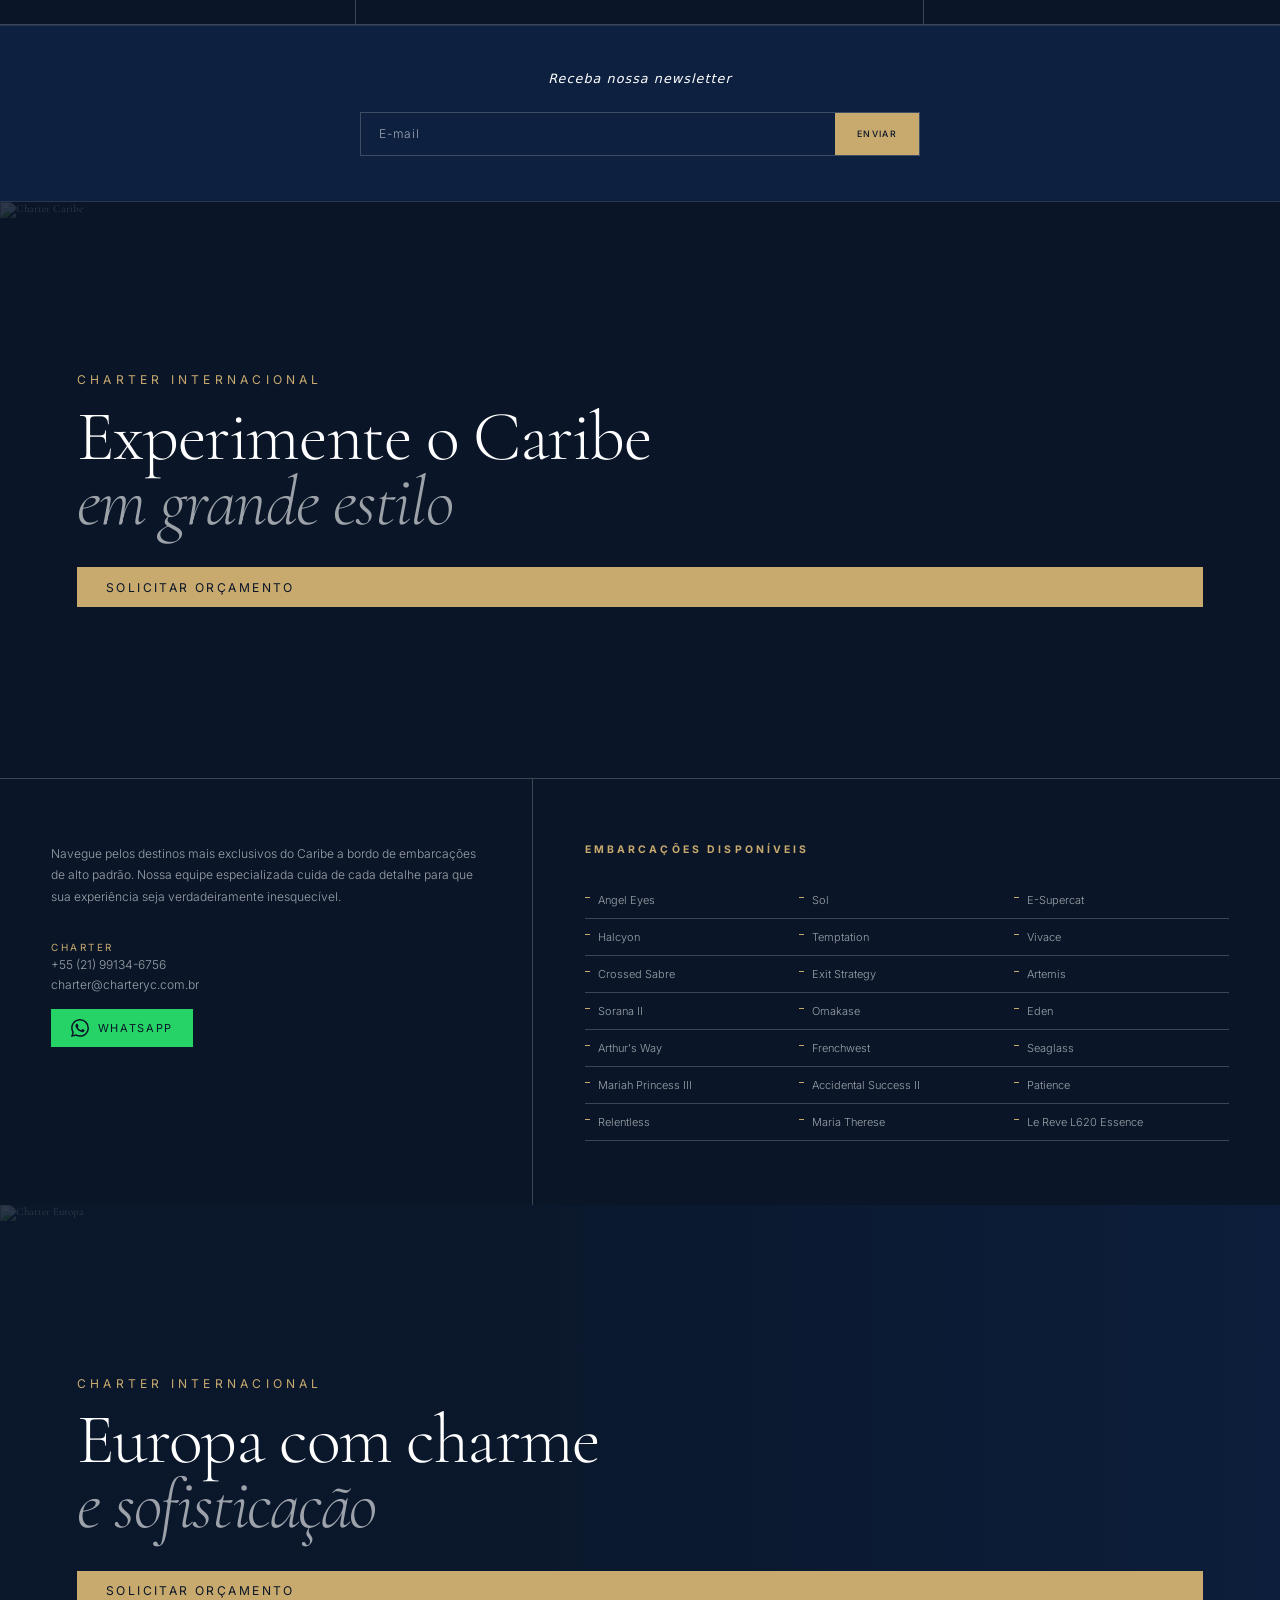
==== commit 7cf6b459: "refactor: simplifica seção newsletter ao mínimo Apenas label, input de e-mail e botão enviar em linh" ====
--- a/index.html
+++ b/index.html
@@ -512,20 +512,11 @@
   </section>
 
   <section class="section-newsletter">
-    <div class="newsletter-inner">
-      <div class="newsletter-text">
-        <p class="newsletter-eyebrow">Yacht Collection</p>
-        <h2 class="newsletter-title">Receba nossa<br><em>newsletter</em></h2>
-        <p class="newsletter-desc">Novidades, lançamentos e oportunidades exclusivas diretamente no seu e-mail.</p>
-      </div>
-      <form class="newsletter-form" onsubmit="return false;">
-        <div class="newsletter-field">
-          <input class="newsletter-input" type="email" placeholder="Seu melhor e-mail" required>
-          <button class="newsletter-btn" type="submit">Inscrever-se</button>
-        </div>
-        <p class="newsletter-privacy">Sem spam. Cancele quando quiser.</p>
-      </form>
-    </div>
+    <p class="newsletter-label">Receba nossa newsletter</p>
+    <form class="newsletter-form" onsubmit="return false;">
+      <input class="newsletter-input" type="email" placeholder="Seu e-mail" required>
+      <button class="newsletter-btn" type="submit">Enviar</button>
+    </form>
   </section>
 
   <footer class="site-footer">
--- a/css/style.css
+++ b/css/style.css
@@ -1629,60 +1629,31 @@
   background: var(--navy-mid);
   border-top: 1px solid var(--white-10);
   border-bottom: 1px solid var(--white-10);
-}
-
-.newsletter-inner {
-  max-width: 1380px;
-  margin: 0 auto;
-  padding: 8vh 6vw;
-  display: grid;
-  grid-template-columns: 1fr 1fr;
-  gap: 6vw;
-  align-items: center;
-}
-
-.newsletter-eyebrow {
-  font-family: var(--font-sans);
-  font-size: .75rem;
-  letter-spacing: .35em;
-  text-transform: uppercase;
-  color: var(--gold);
-  margin-bottom: 1.4rem;
-}
-
-.newsletter-title {
-  font-family: var(--font-serif);
-  font-size: clamp(2.6rem, 4vw, 5.5rem);
-  font-weight: 300;
-  line-height: 1.1;
+  padding: 5vh 6vw;
+  display: flex;
+  align-items: center;
+  gap: 3rem;
+  flex-wrap: wrap;
+}
+
+.newsletter-label {
+  font-family: var(--font-sans);
+  font-size: clamp(1.1rem, 1vw, 1.4rem);
+  font-weight: 300;
+  letter-spacing: .08em;
   color: var(--white);
-  margin-bottom: 1.4rem;
-}
-
-.newsletter-title em {
-  font-style: italic;
-  color: var(--gold);
-}
-
-.newsletter-desc {
-  font-family: var(--font-sans);
-  font-size: clamp(1.1rem, 0.9vw, 1.4rem);
-  font-weight: 300;
-  line-height: 1.8;
-  color: var(--white-60);
-}
-
-.newsletter-field {
-  display: flex;
-  gap: 0;
+  white-space: nowrap;
+}
+
+.newsletter-form {
+  display: flex;
+  flex: 1;
+  min-width: 260px;
   border: 1px solid var(--white-20);
-  border-radius: 2px;
-  overflow: hidden;
-  margin-bottom: 1.2rem;
-  transition: border-color .3s ease;
-}
-
-.newsletter-field:focus-within {
+  transition: border-color .3s;
+}
+
+.newsletter-form:focus-within {
   border-color: var(--gold);
 }
 
@@ -1691,50 +1662,34 @@
   background: transparent;
   border: none;
   outline: none;
-  padding: 1.4rem 1.8rem;
+  padding: 1.2rem 1.6rem;
   font-family: var(--font-sans);
   font-size: clamp(1.1rem, 0.9vw, 1.3rem);
   font-weight: 300;
   color: var(--white);
 }
 
-.newsletter-input::placeholder {
-  color: var(--white-60);
-}
+.newsletter-input::placeholder { color: var(--white-60); }
 
 .newsletter-btn {
   background: var(--gold);
   border: none;
-  padding: 1.4rem 2.4rem;
+  padding: 1.2rem 2rem;
   font-family: var(--font-sans);
   font-size: .8rem;
   font-weight: 500;
-  letter-spacing: .2em;
+  letter-spacing: .15em;
   text-transform: uppercase;
   color: var(--navy);
   cursor: pointer;
-  white-space: nowrap;
-  transition: background-color .3s ease;
-}
-
-.newsletter-btn:hover {
-  background: #d9bc87;
-}
-
-.newsletter-privacy {
-  font-family: var(--font-sans);
-  font-size: .75rem;
-  letter-spacing: .05em;
-  color: var(--white-60);
-  opacity: .6;
-}
+  transition: background-color .3s;
+}
+
+.newsletter-btn:hover { background: #d9bc87; }
 
 @media (max-width: 768px) {
-  .newsletter-inner {
-    grid-template-columns: 1fr;
-    gap: 4rem;
-    padding: 10vw var(--pad);
-  }
+  .section-newsletter { flex-direction: column; align-items: stretch; padding: 6vw var(--pad); }
+  .newsletter-form { min-width: unset; }
 }
 
 /* ─── Footer ─────────────────────────────────── */
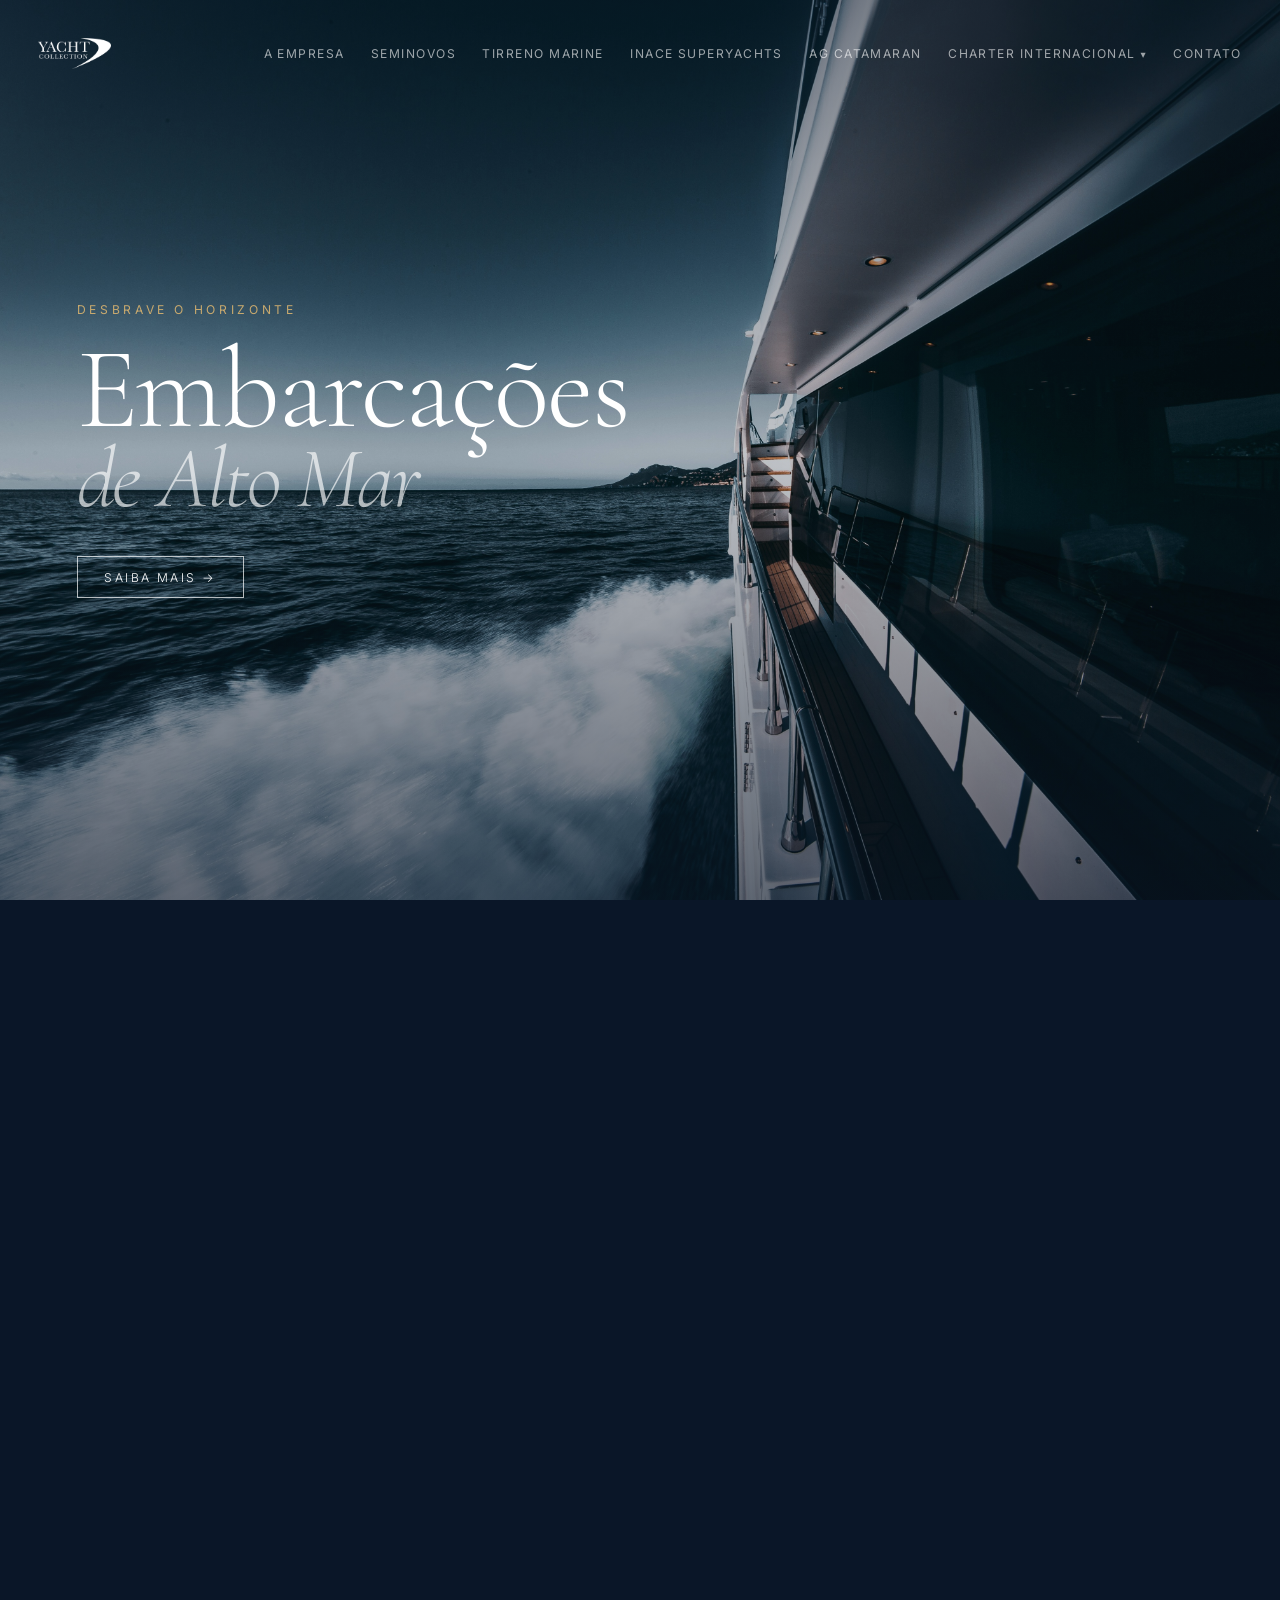
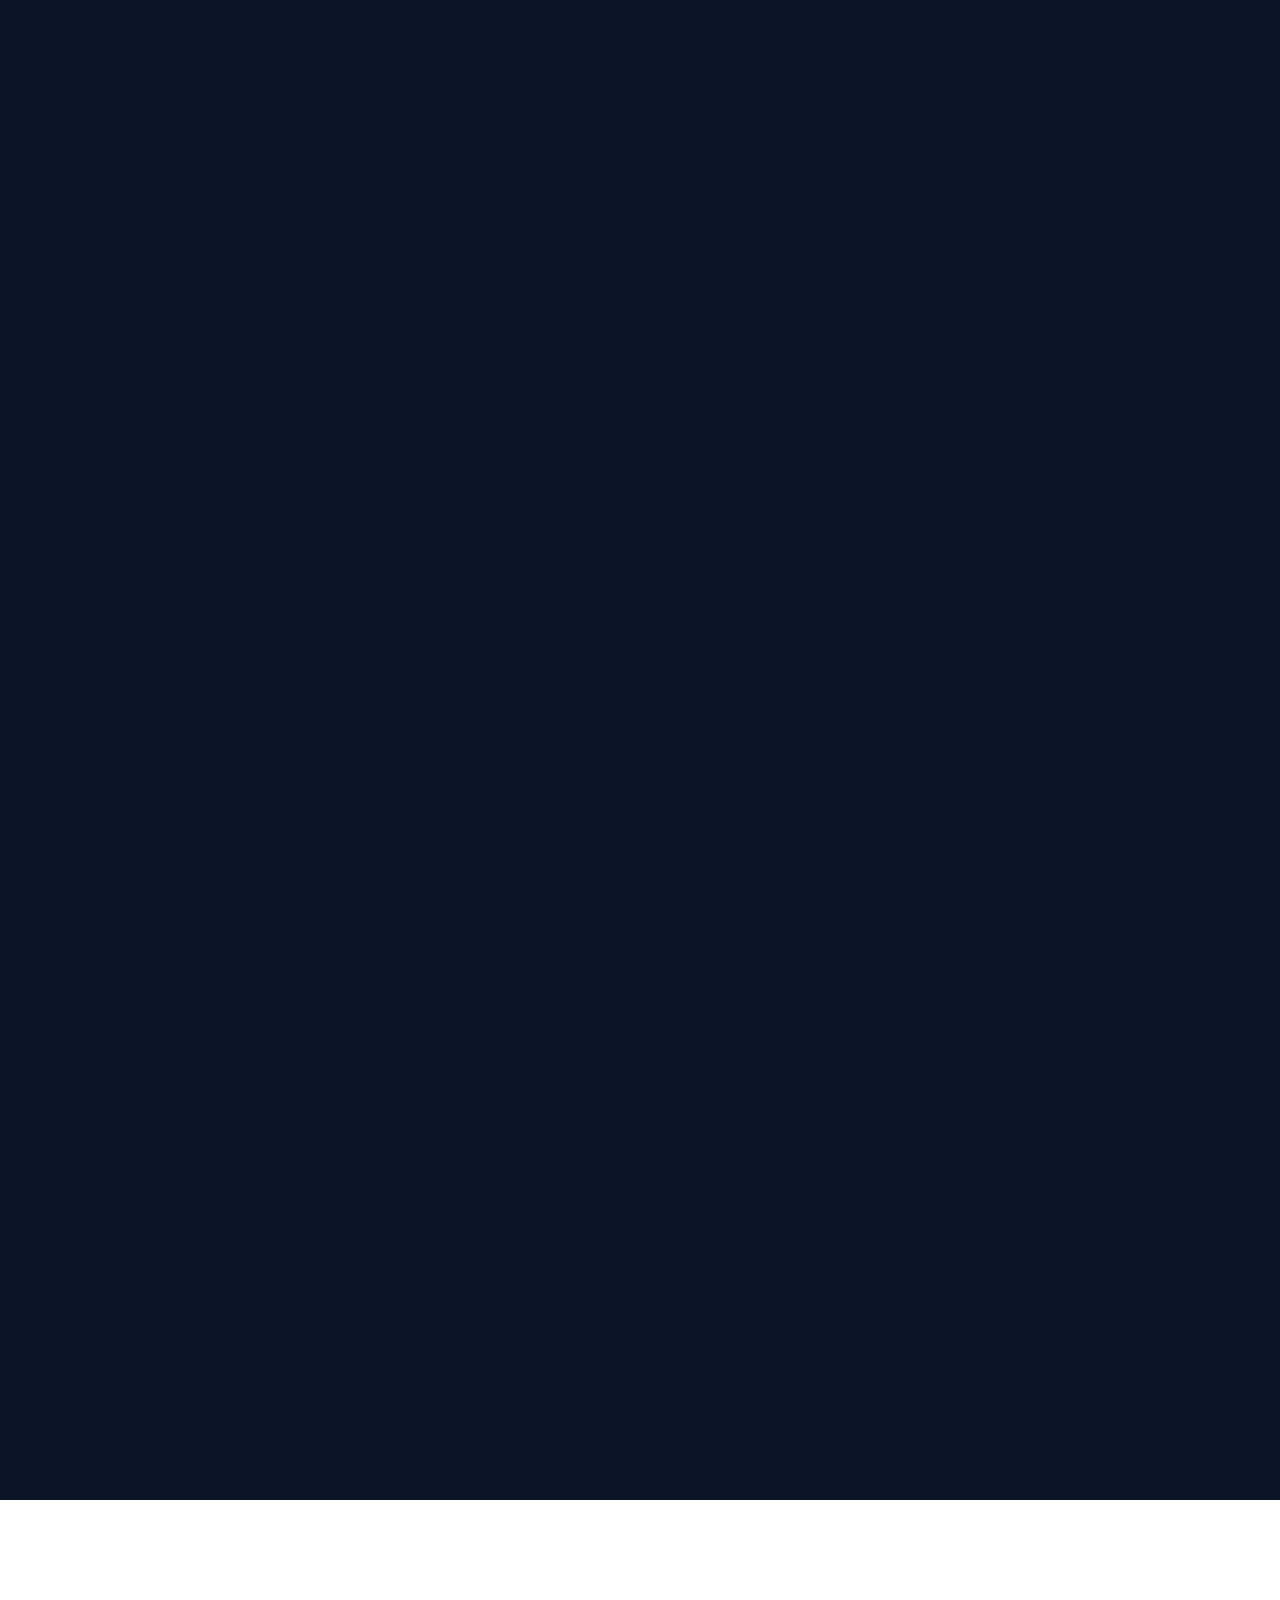
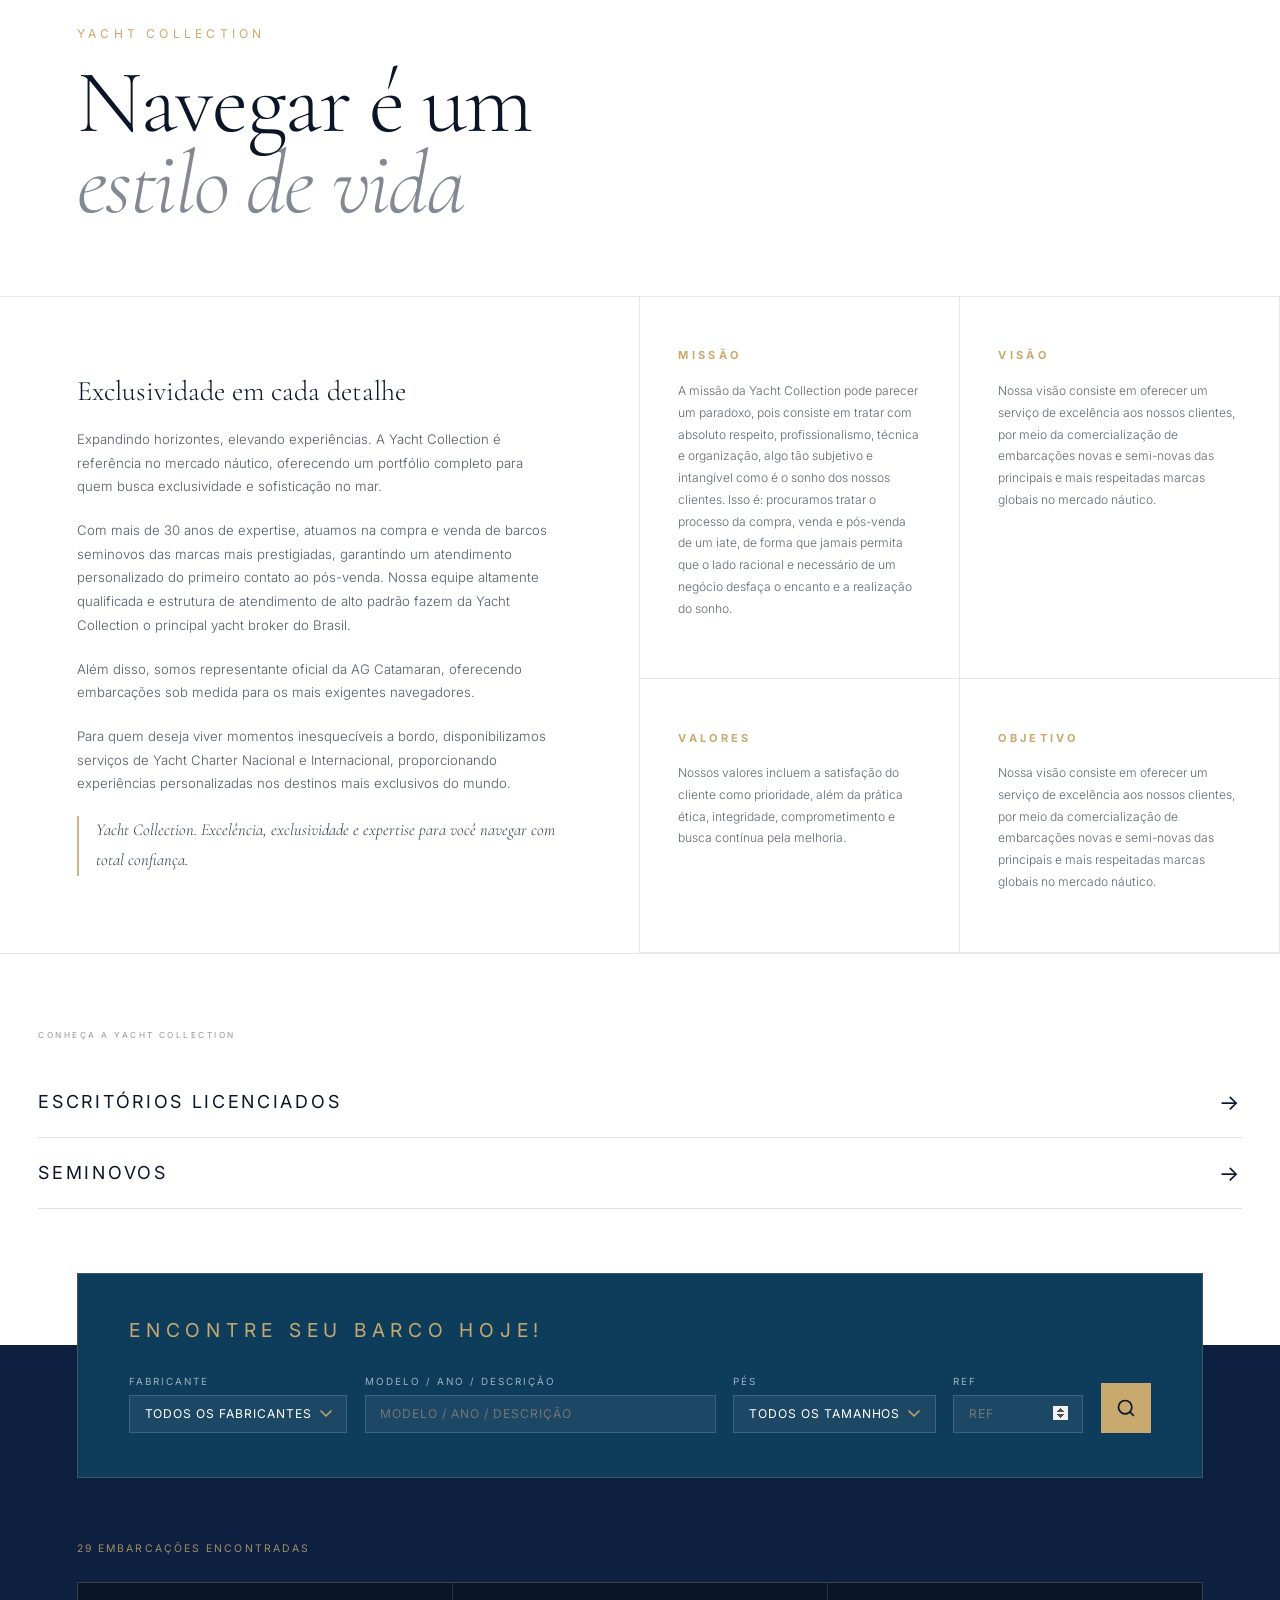
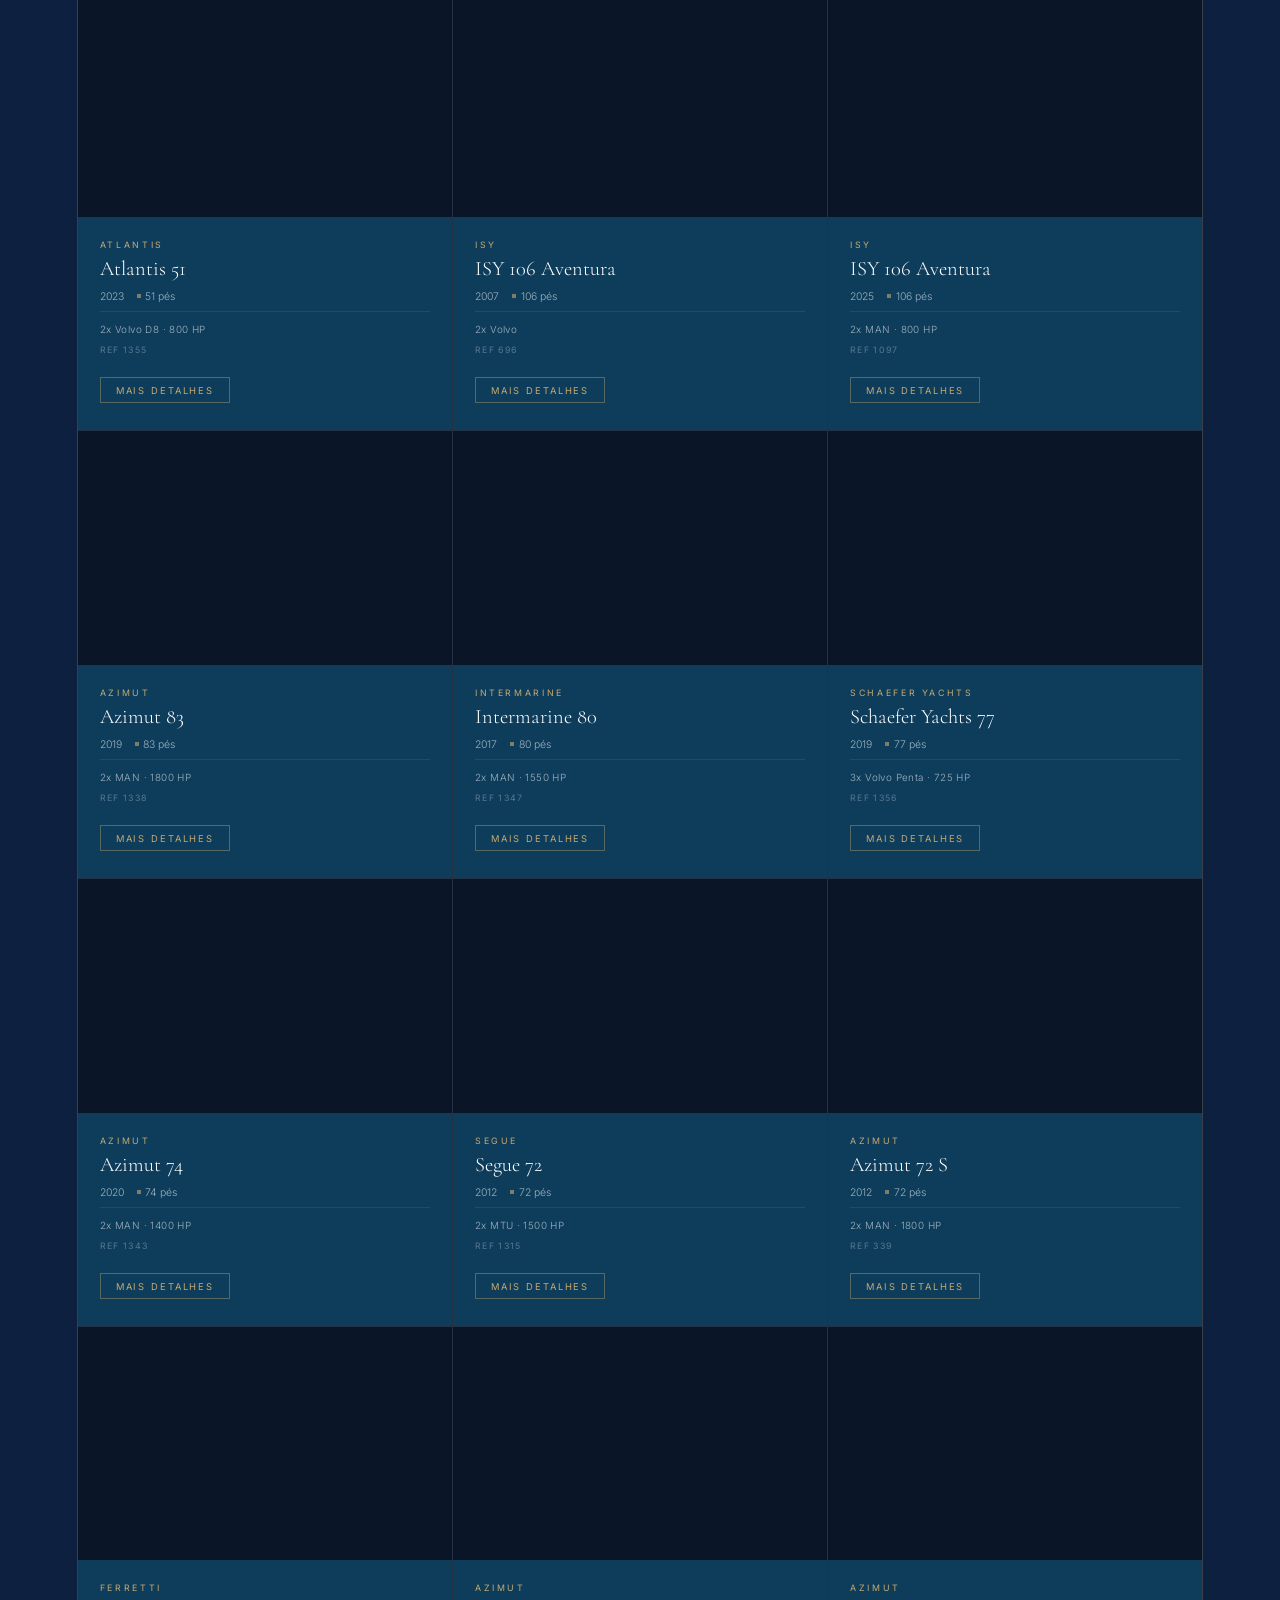
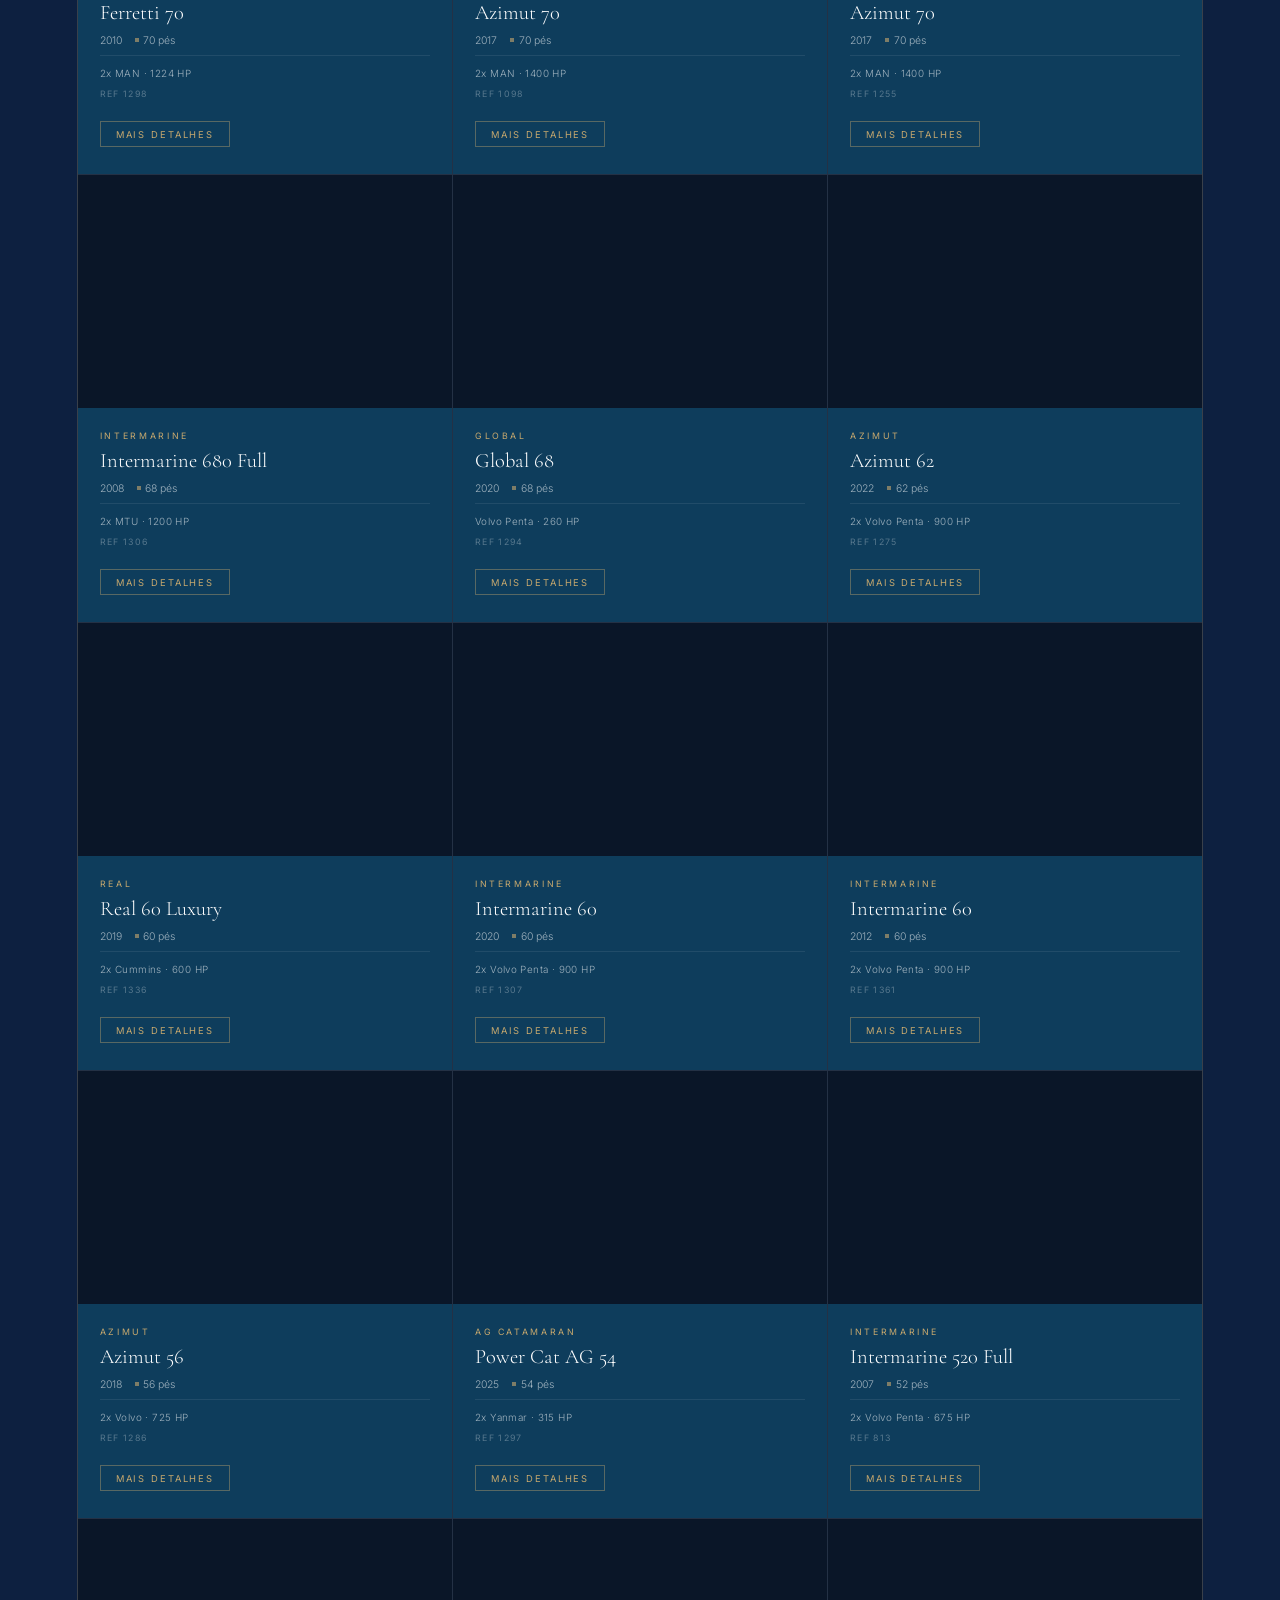
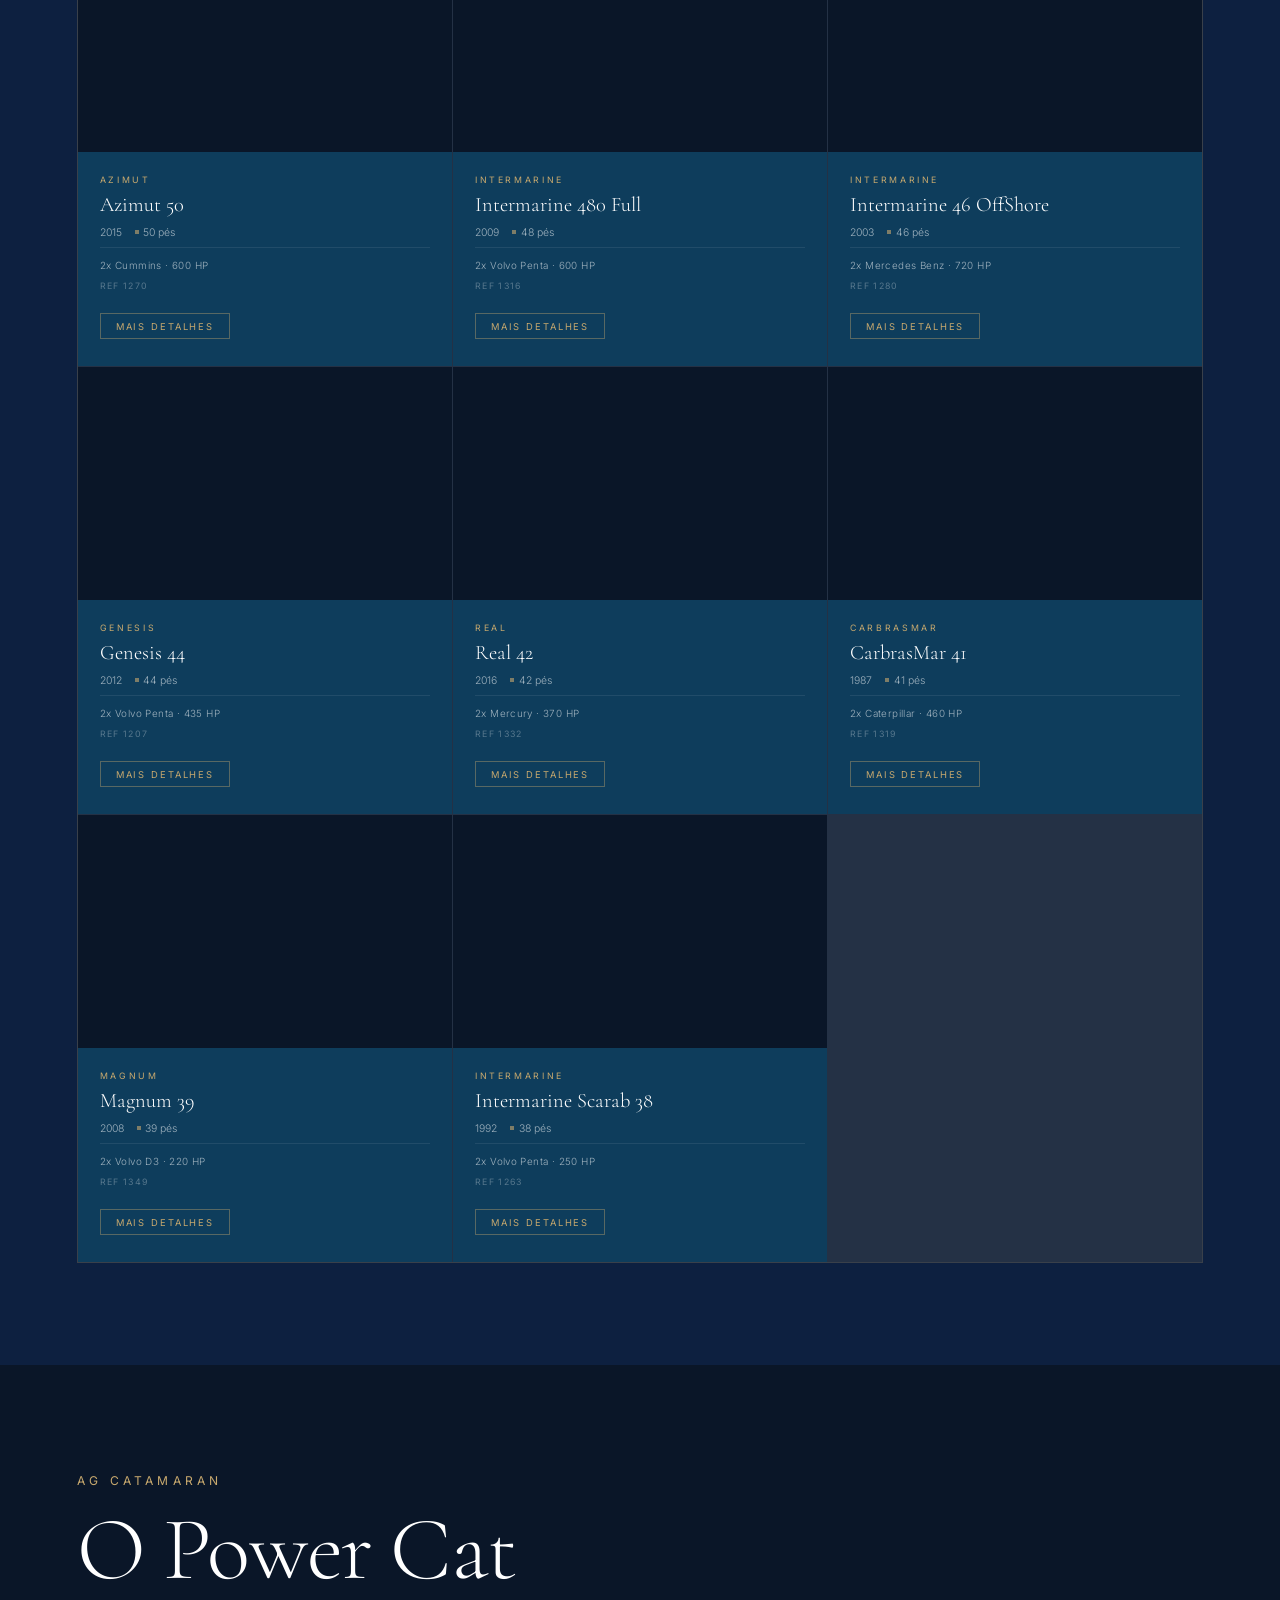
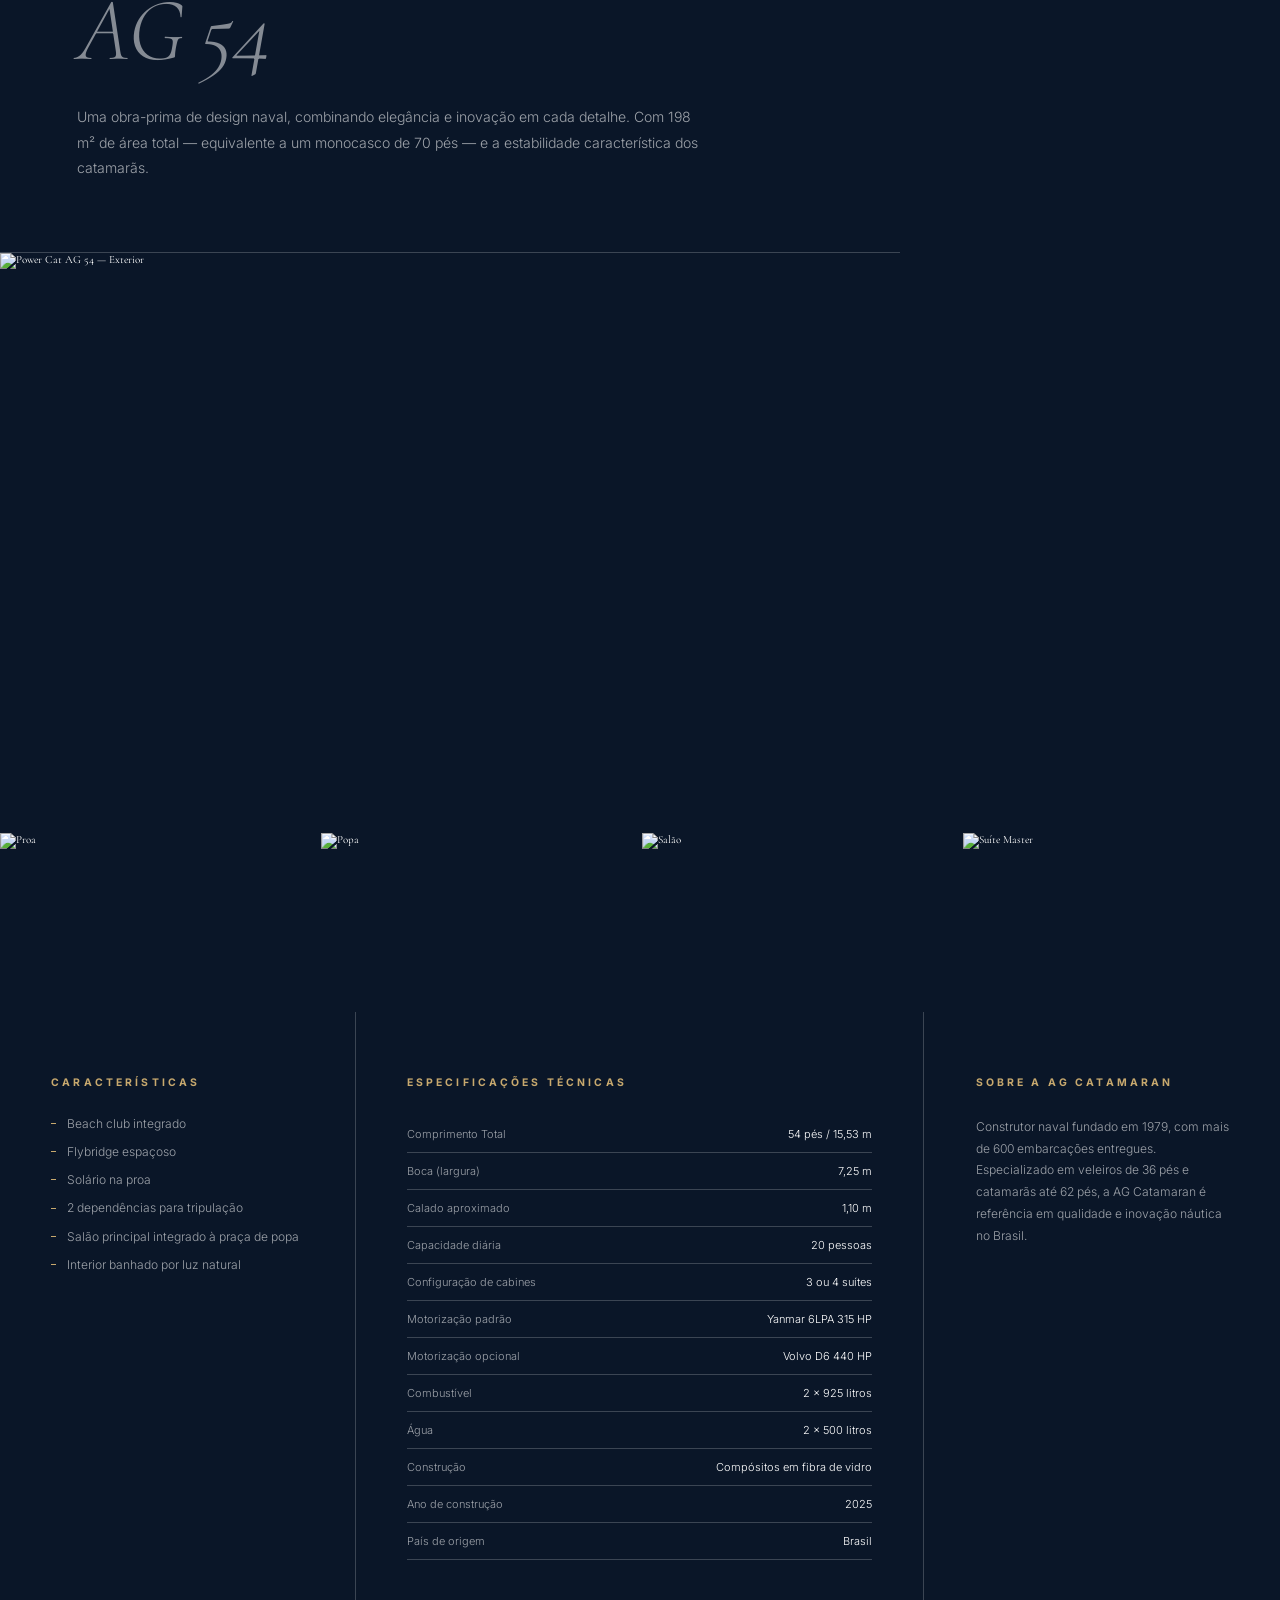
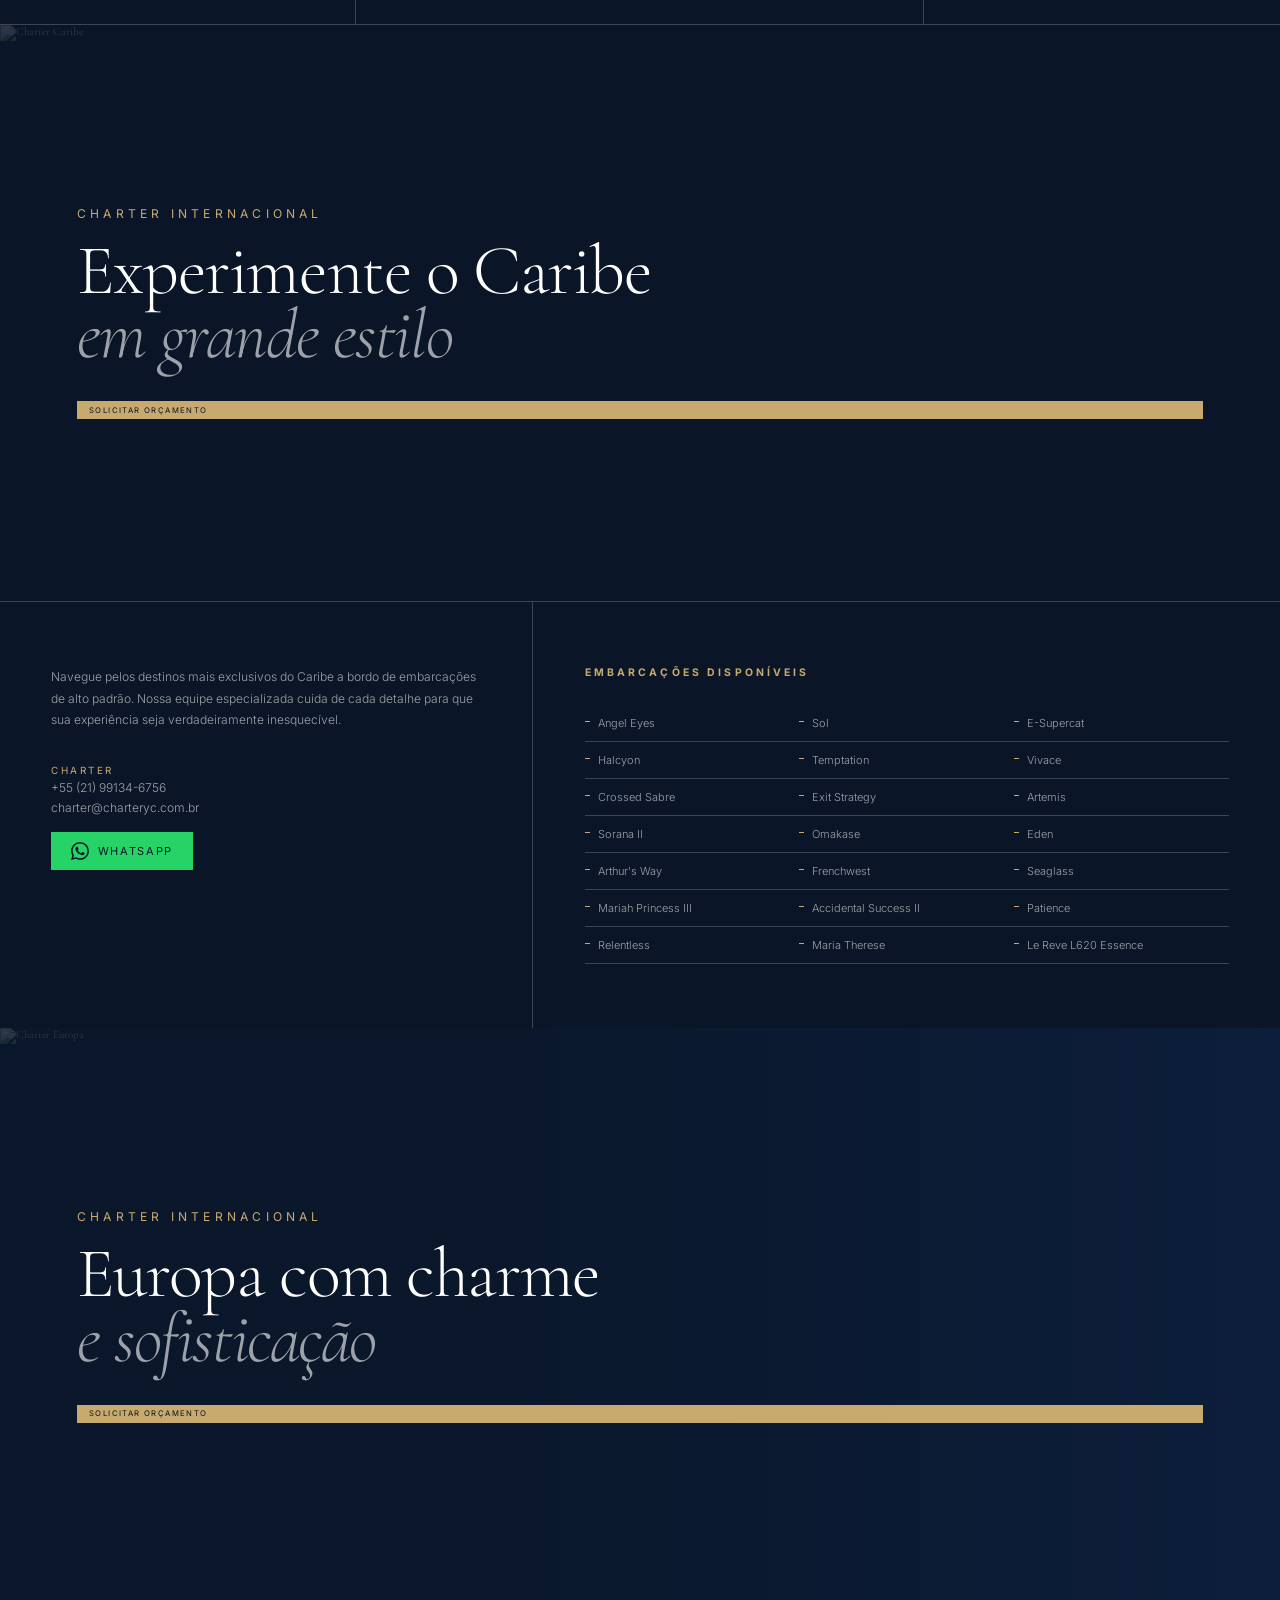
==== commit 50d4b739: "fix: remove newsletter duplicado acima do charter e reduz botão cc-cta Co-Authored-By: Claude Sonnet" ====
--- a/index.html
+++ b/index.html
@@ -321,16 +321,6 @@
 
     </div>
 
-  </section>
-
-  <section class="section-newsletter" id="newsletter">
-    <div class="newsletter-inner">
-      <p class="newsletter-label">Receba nossa newsletter</p>
-      <form class="newsletter-form" onsubmit="return false;">
-        <input class="newsletter-input" type="email" placeholder="E-mail" aria-label="E-mail">
-        <button class="newsletter-btn" type="submit">ENVIAR</button>
-      </form>
-    </div>
   </section>
 
   <section class="section-charter-caribe" id="charter-caribe">
--- a/css/style.css
+++ b/css/style.css
@@ -1254,15 +1254,15 @@
 .cc-cta {
   display: inline-block;
   font-family: var(--font-sans);
-  font-size: 1.1rem;
-  letter-spacing: 0.2em;
+  font-size: .7rem;
+  letter-spacing: 0.18em;
   text-transform: uppercase;
   color: var(--navy) !important;
   background: var(--gold);
-  padding: 1em 2.4em;
+  padding: .6em 1.6em;
   transition: background 0.25s ease;
 }
-.cc-cta:hover { background: var(--cream); }
+.cc-cta:hover { background: #d9bc87; }
 
 .cc-body {
   display: grid;
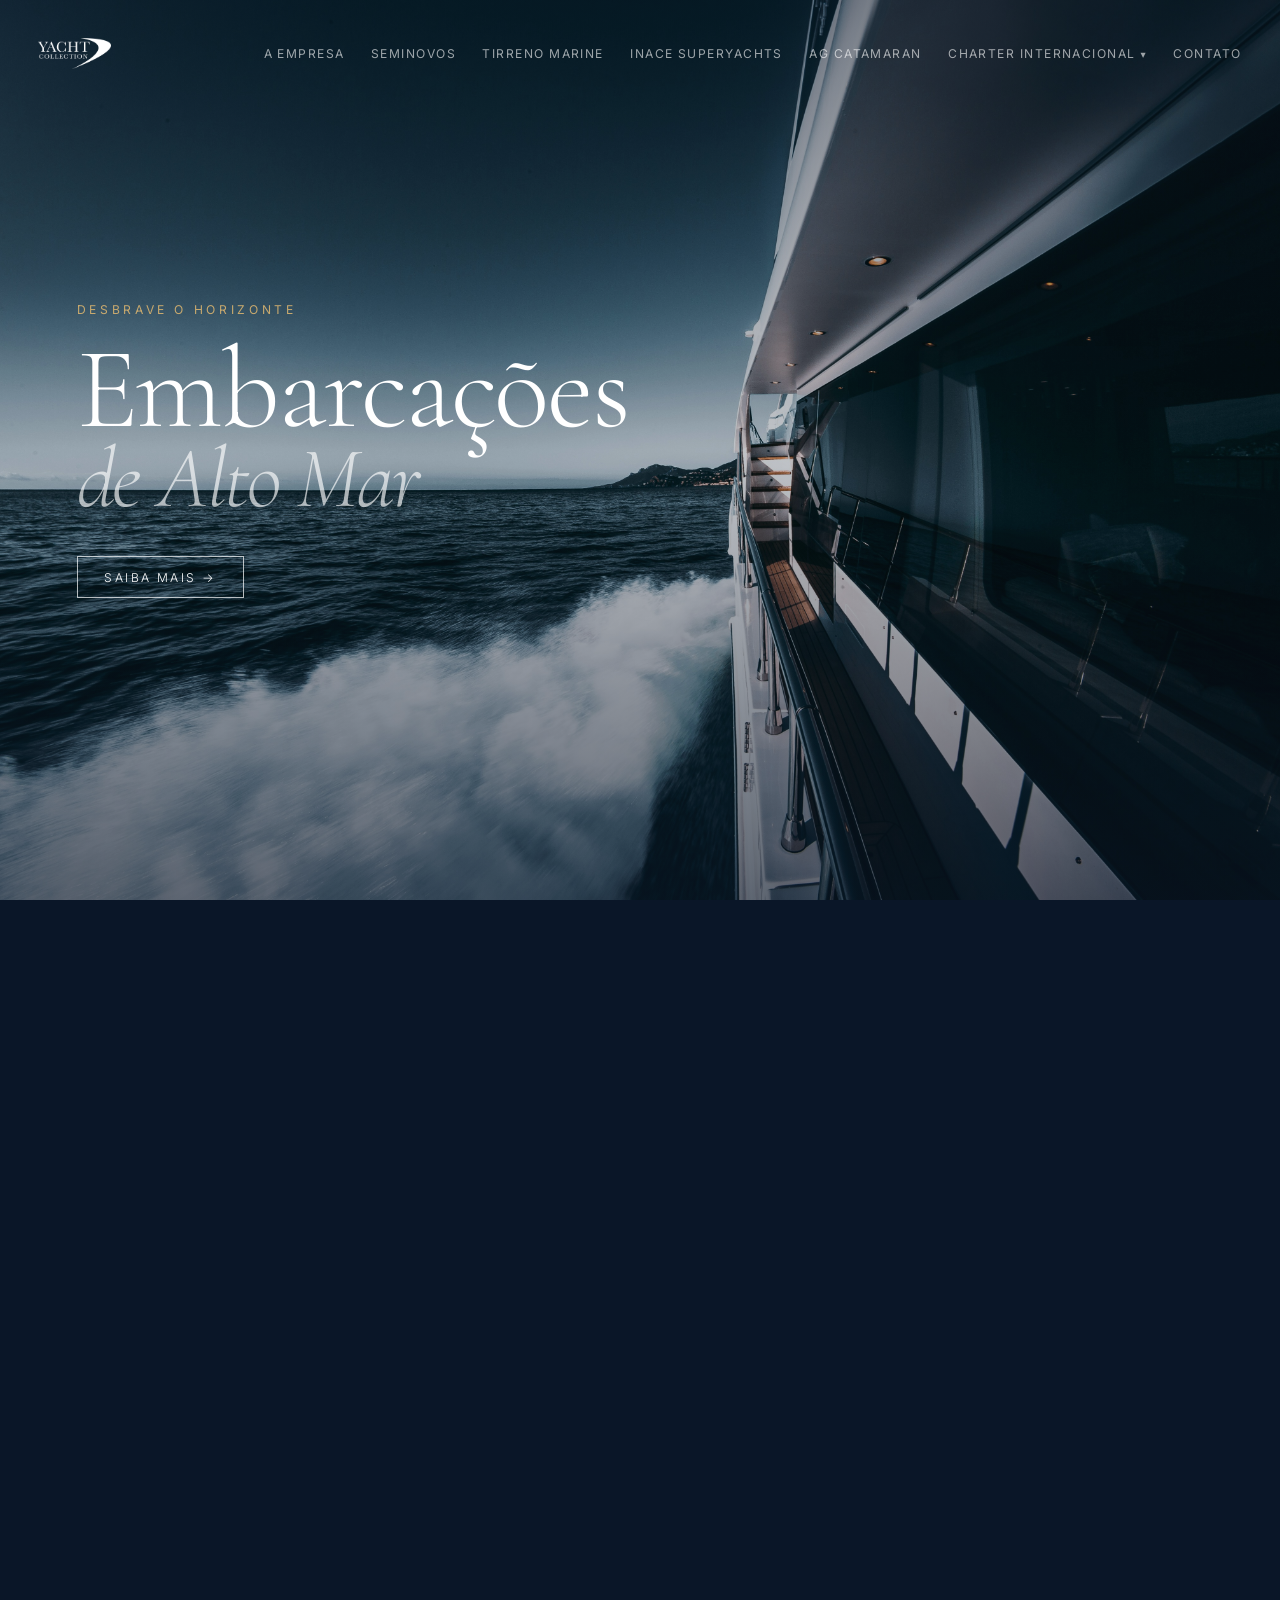
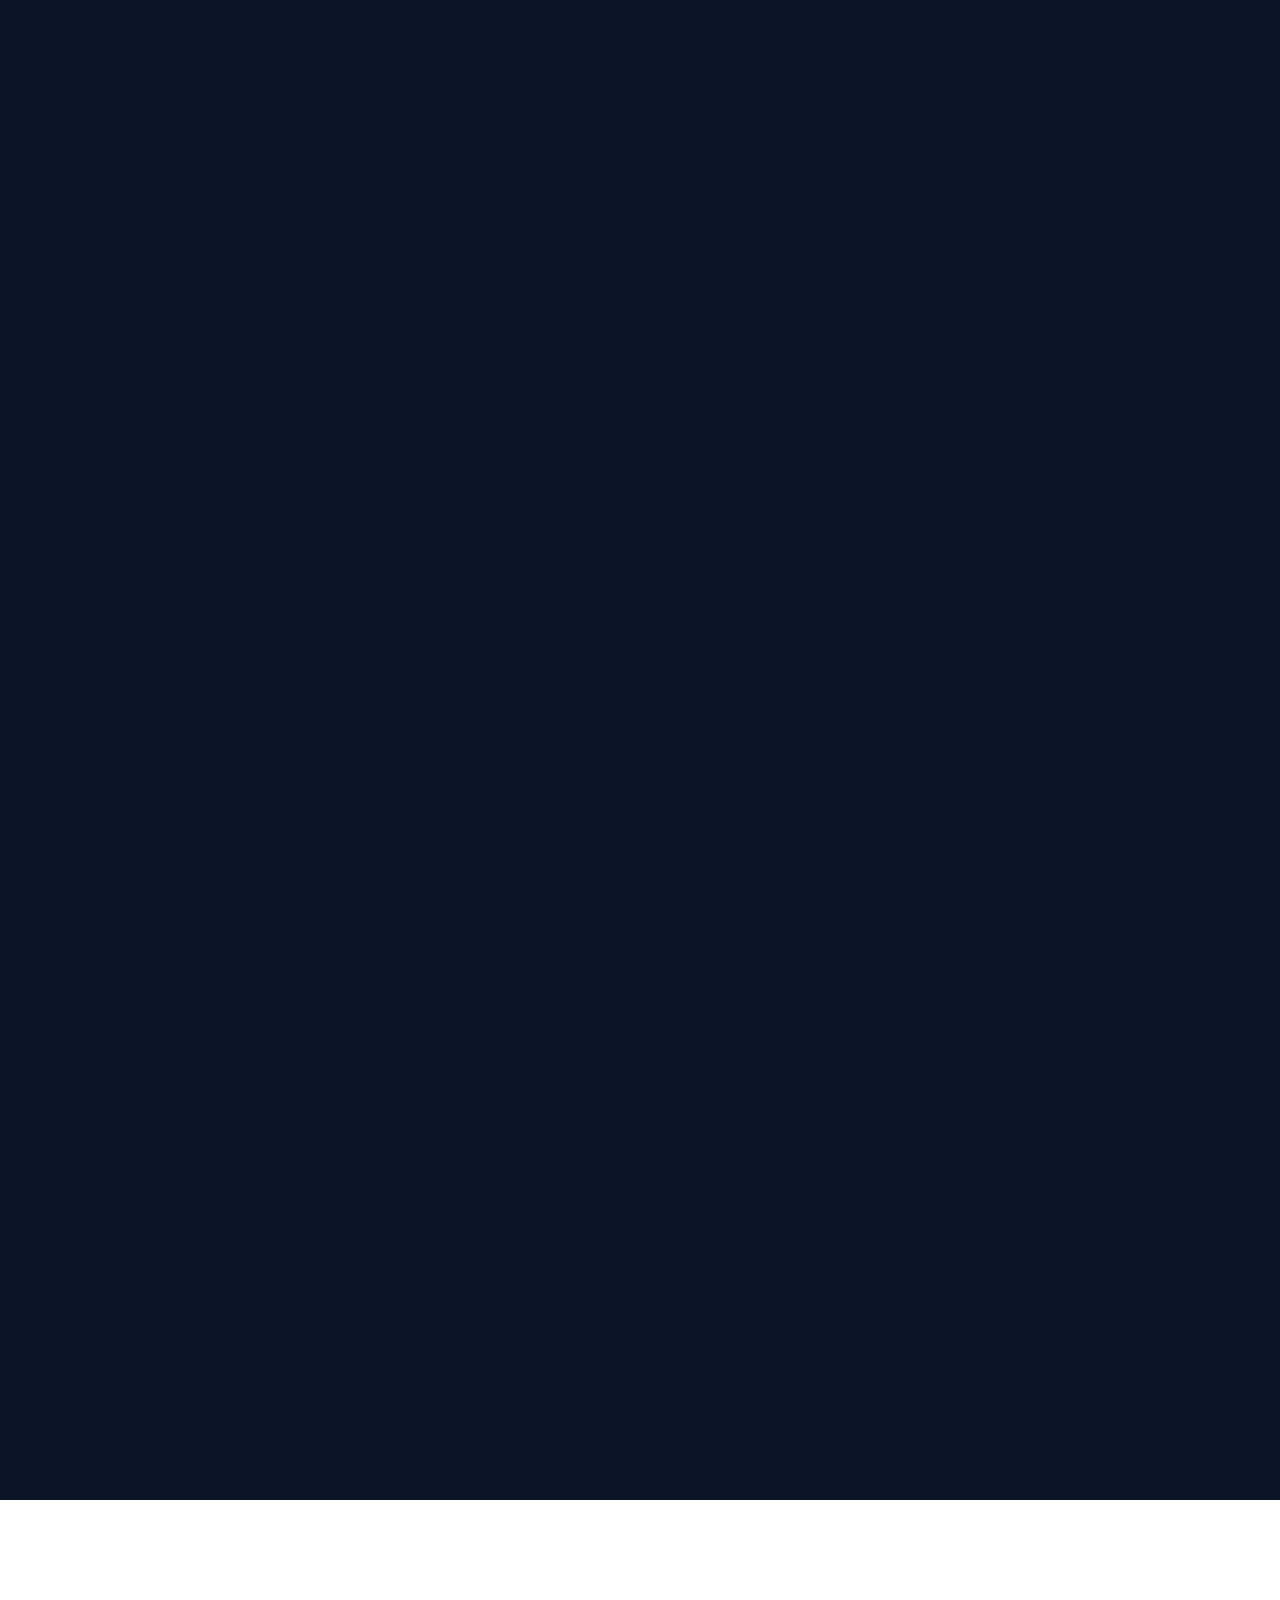
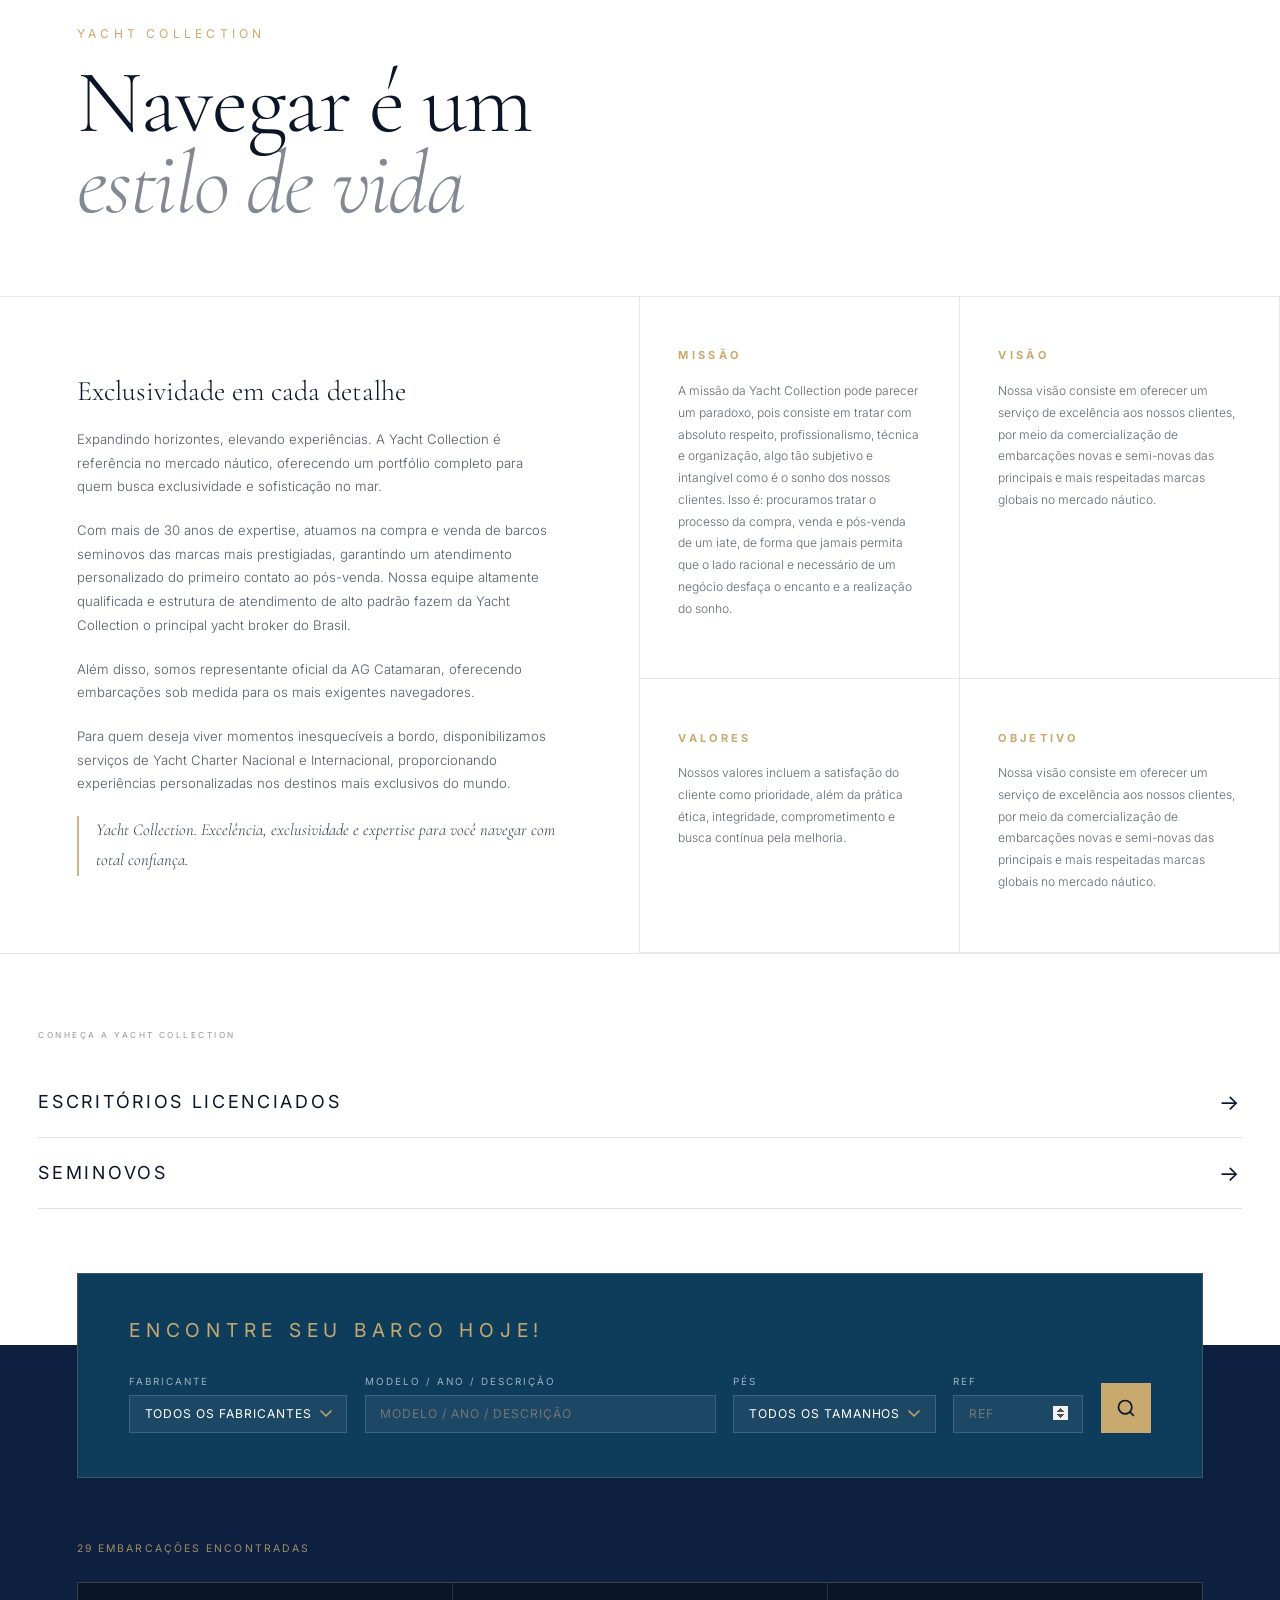
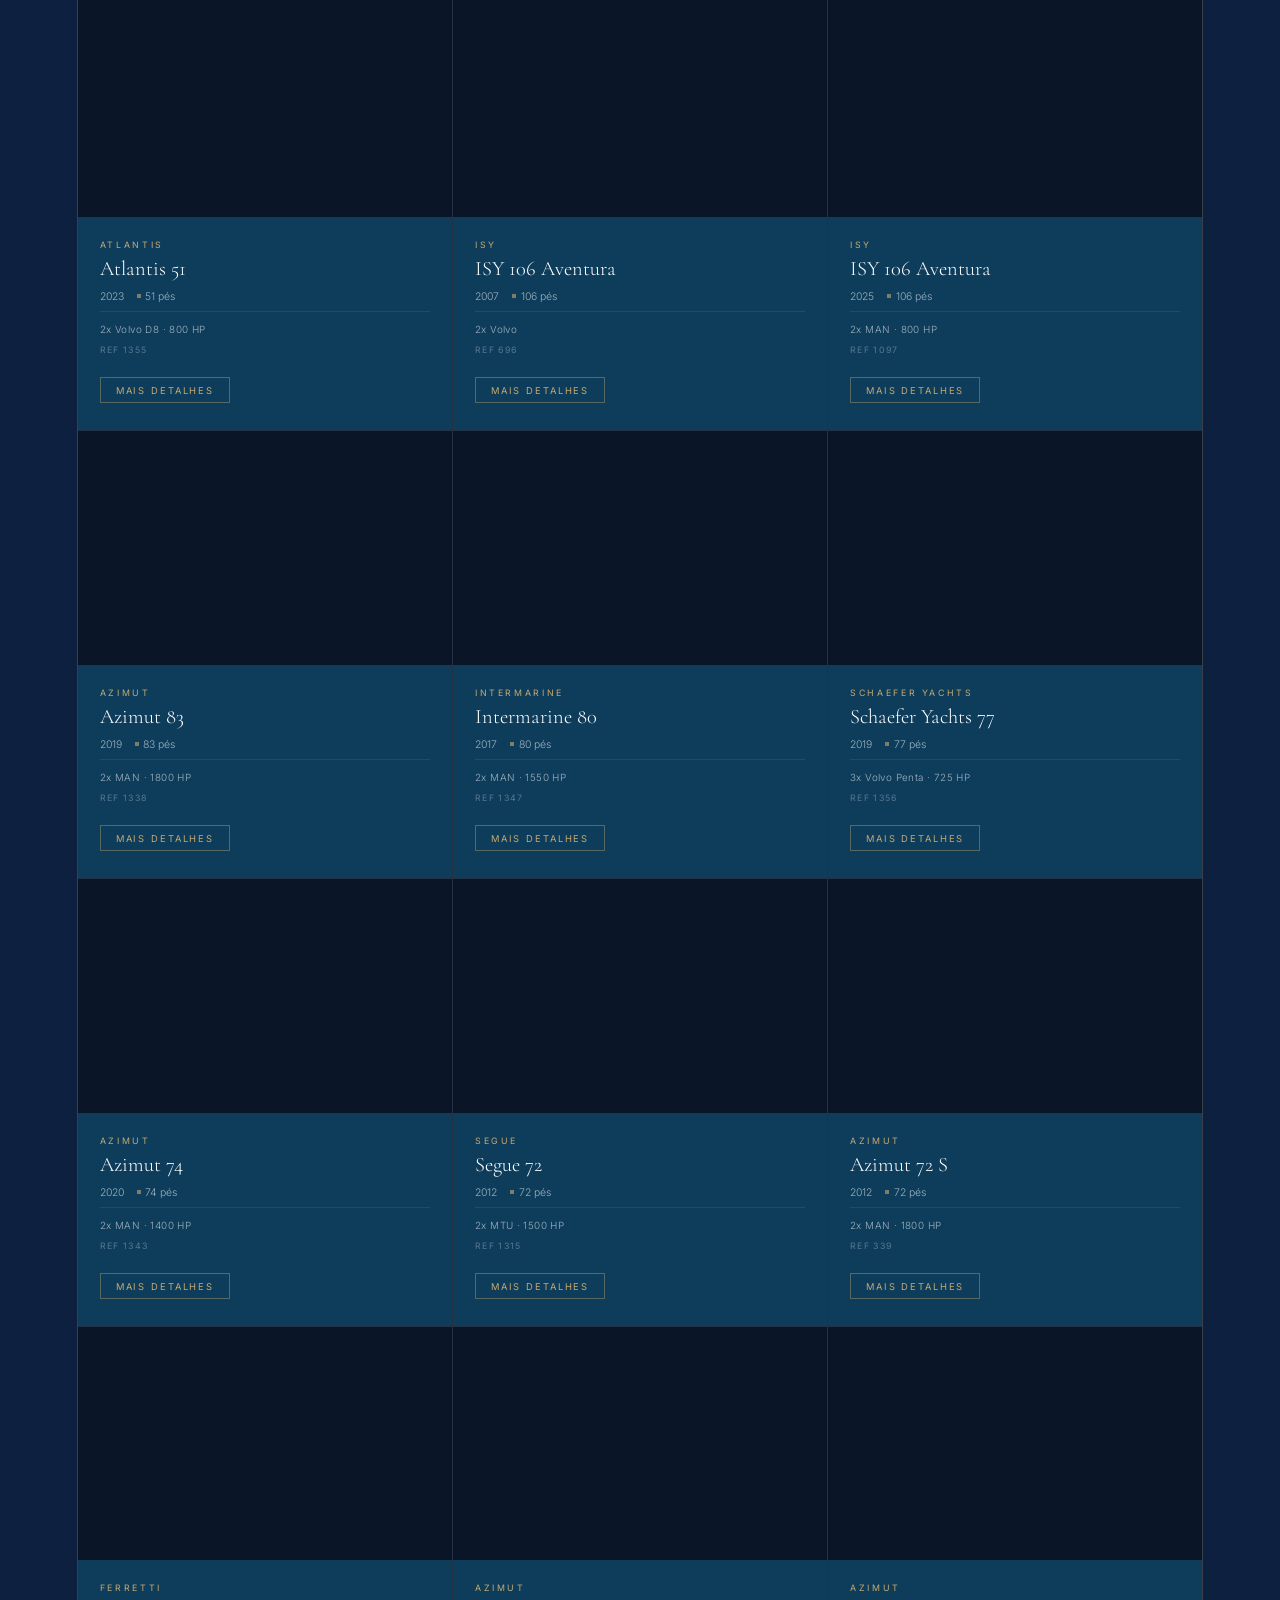
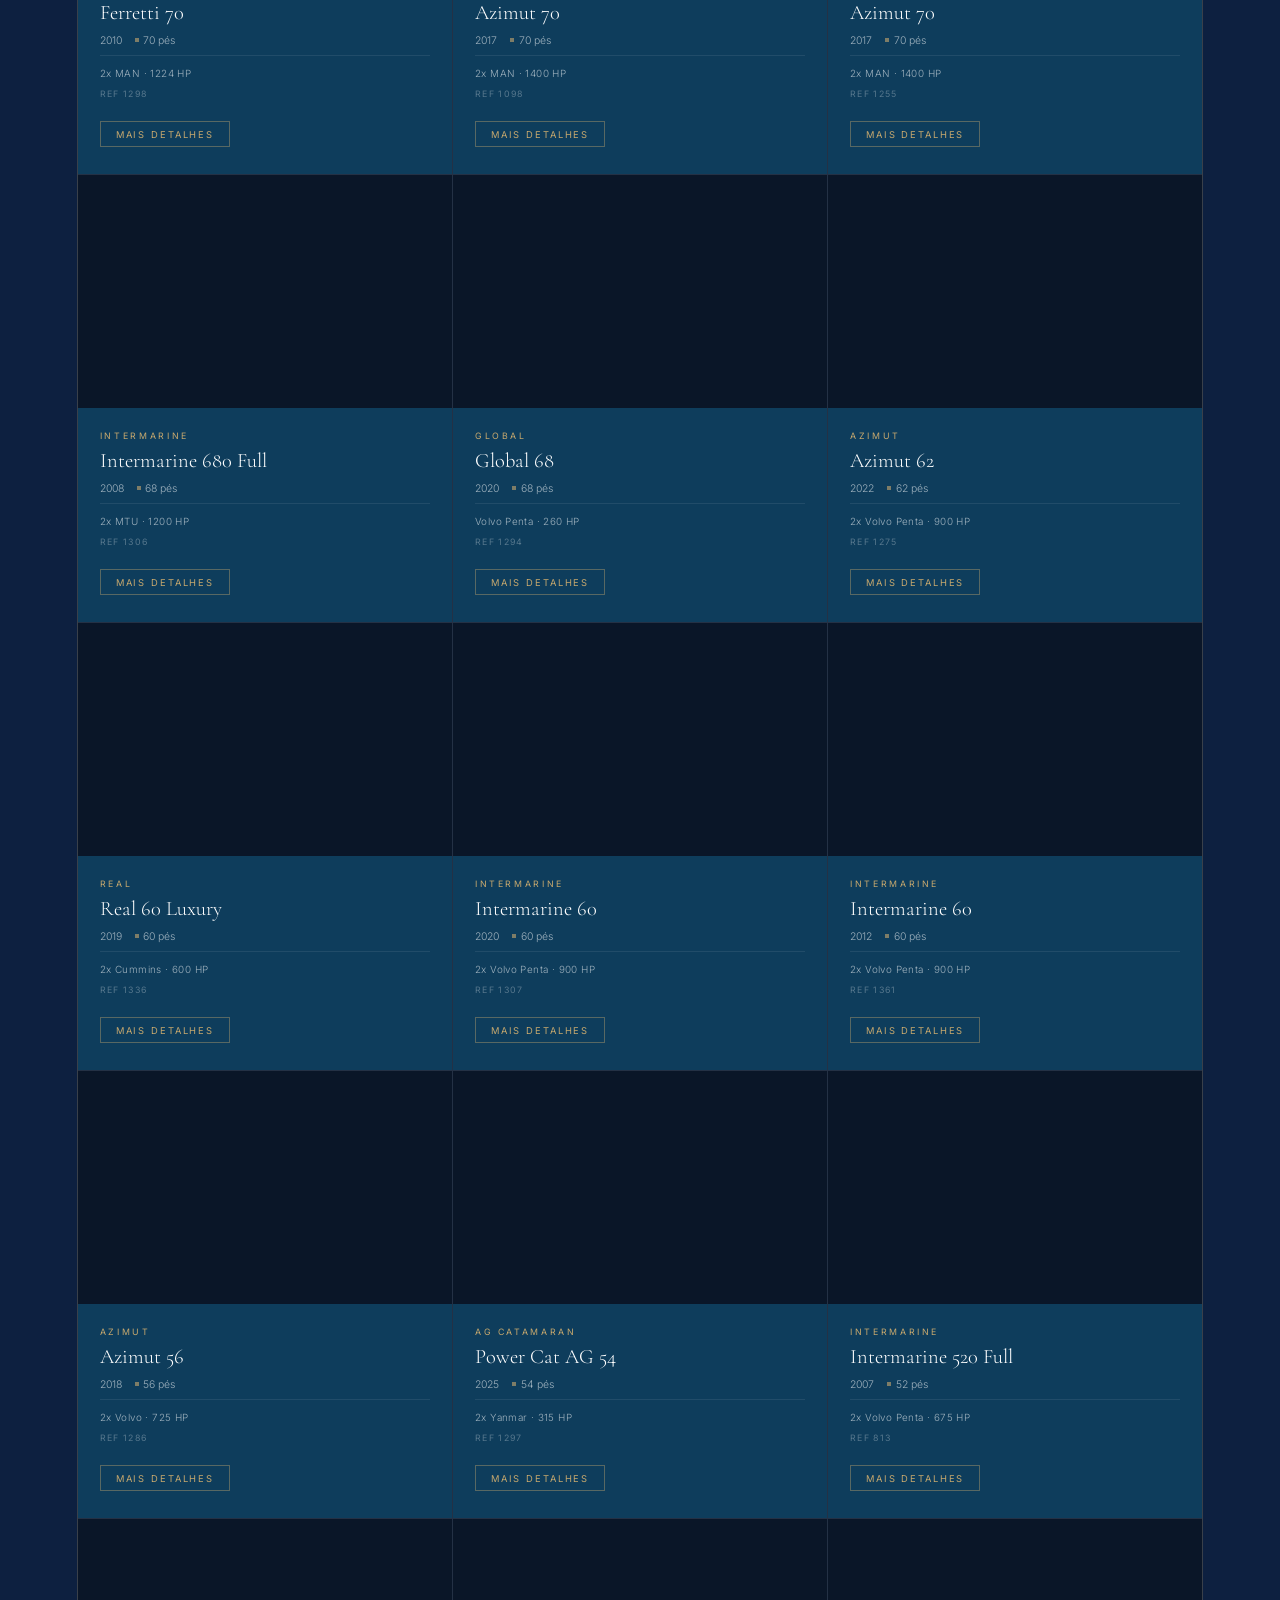
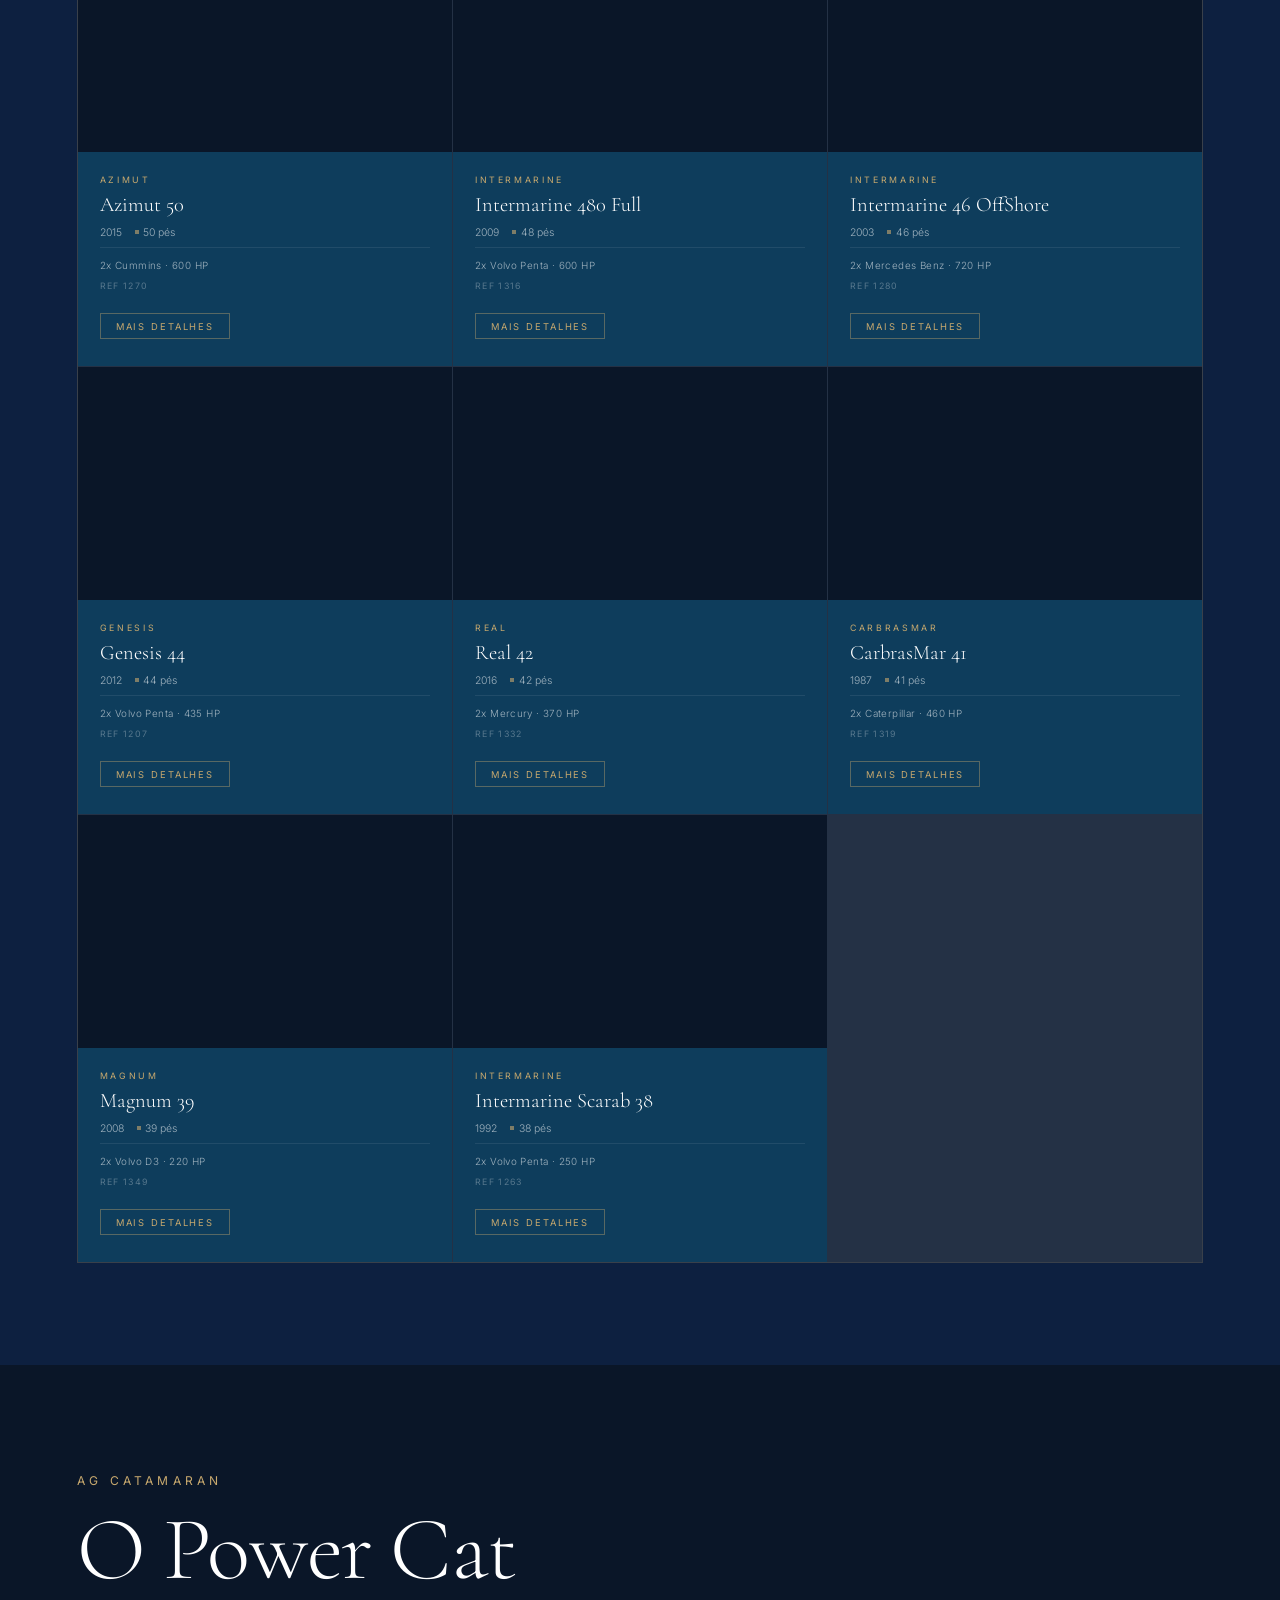
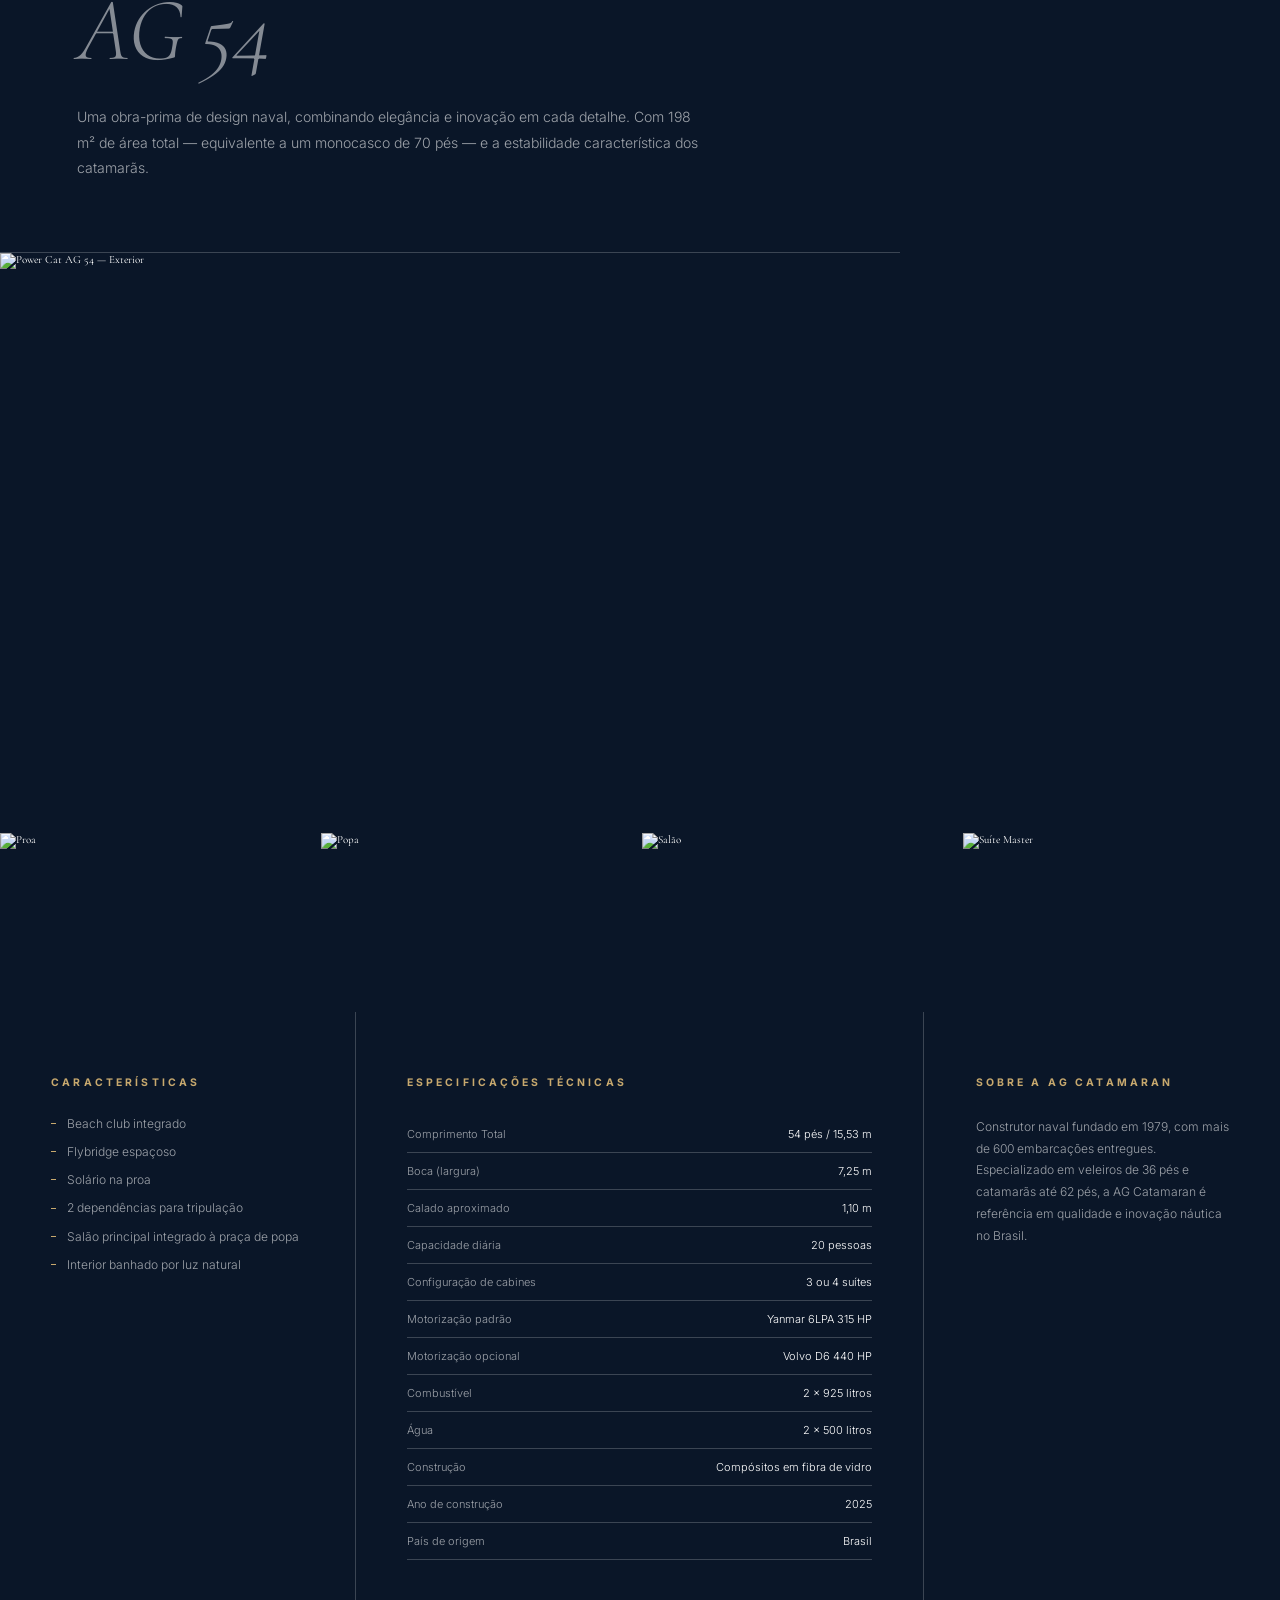
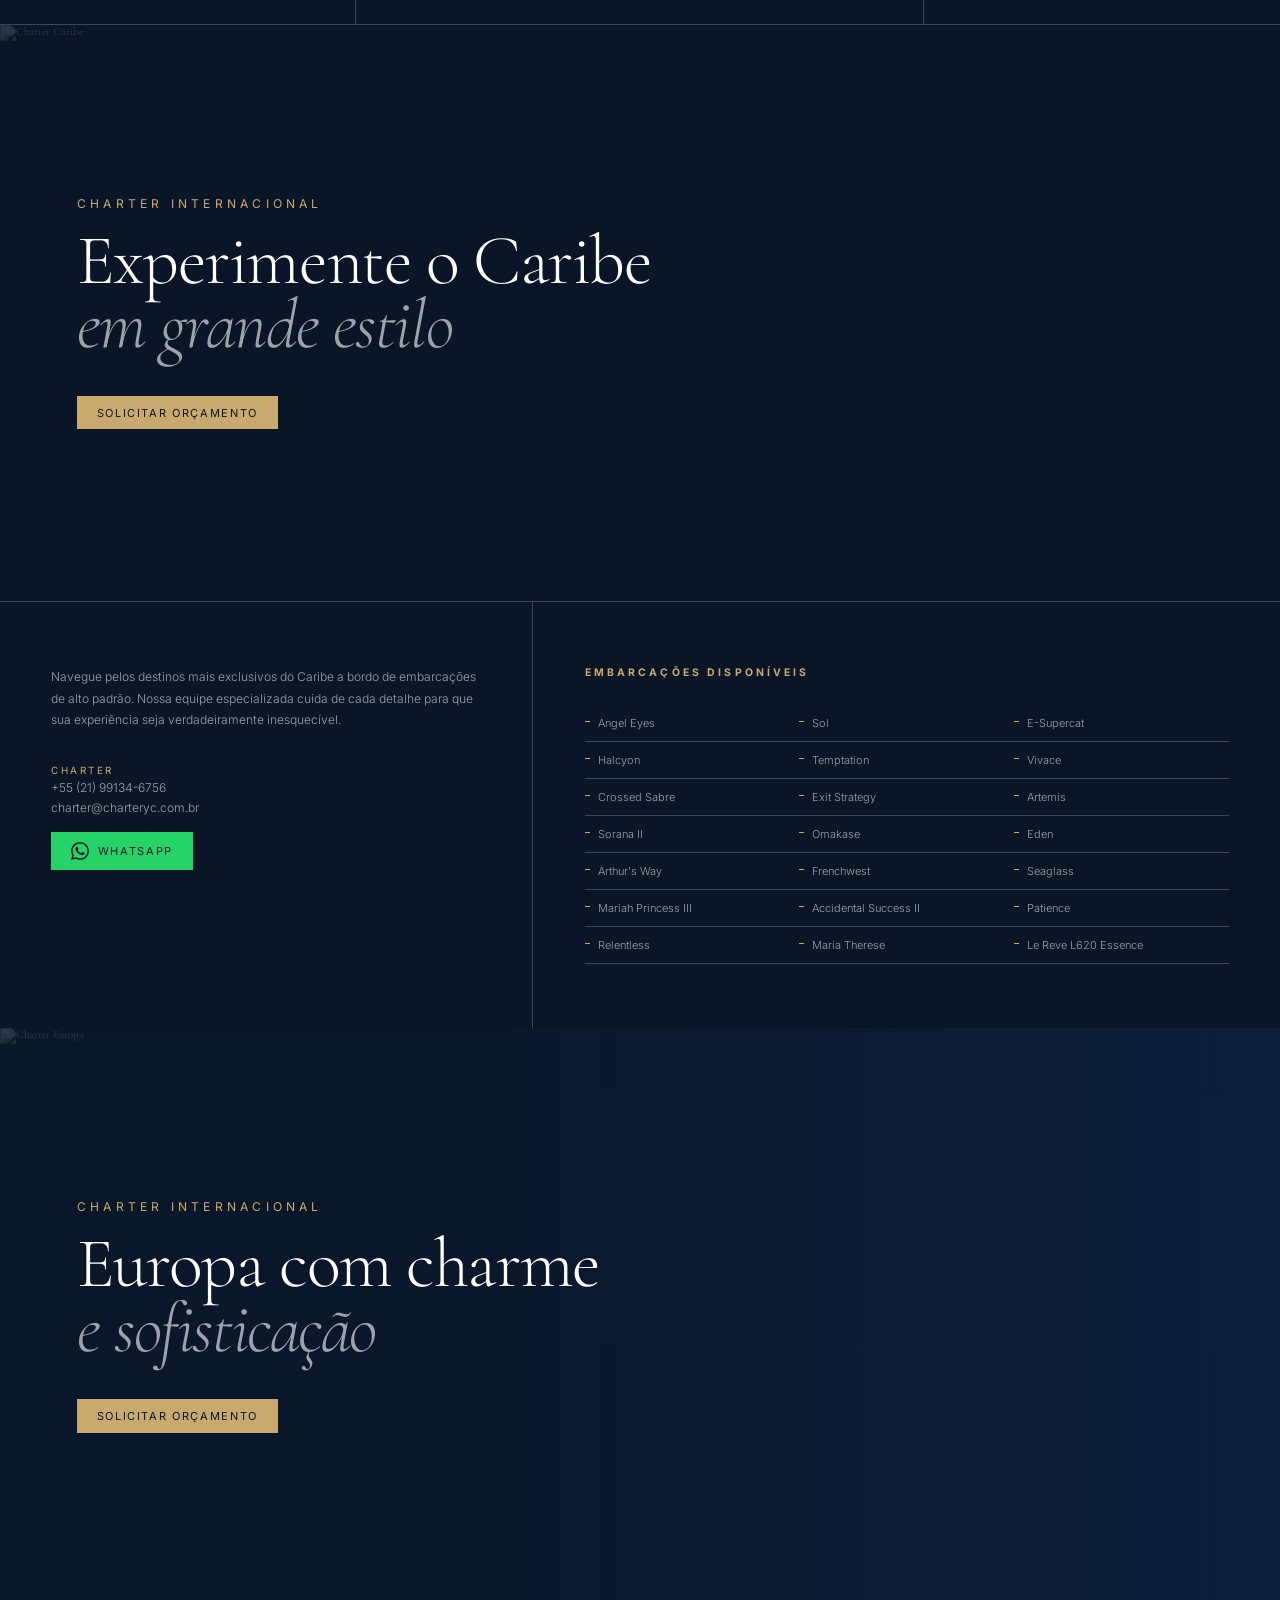
==== commit b36d558a: "feat: adiciona Facebook no footer Co-Authored-By: Claude Sonnet 4.6 <noreply@anthropic.com>" ====
--- a/index.html
+++ b/index.html
@@ -525,6 +525,10 @@
           <svg xmlns="http://www.w3.org/2000/svg" viewBox="0 0 24 24" fill="none" stroke="currentColor" stroke-width="1.5" stroke-linecap="round" stroke-linejoin="round"><rect x="2" y="2" width="20" height="20" rx="5" ry="5"/><path d="M16 11.37A4 4 0 1 1 12.63 8 4 4 0 0 1 16 11.37z"/><line x1="17.5" y1="6.5" x2="17.51" y2="6.5"/></svg>
           @yachtcollection
         </a>
+        <a href="https://www.facebook.com/yachtcollectionoficial" target="_blank" rel="noopener" aria-label="Facebook">
+          <svg xmlns="http://www.w3.org/2000/svg" viewBox="0 0 24 24" fill="none" stroke="currentColor" stroke-width="1.5" stroke-linecap="round" stroke-linejoin="round"><path d="M18 2h-3a5 5 0 0 0-5 5v3H7v4h3v8h4v-8h3l1-4h-4V7a1 1 0 0 1 1-1h3z"/></svg>
+          yachtcollectionoficial
+        </a>
       </div>
     </div>
     <div class="footer-bottom">
--- a/css/style.css
+++ b/css/style.css
@@ -1254,12 +1254,14 @@
 .cc-cta {
   display: inline-block;
   font-family: var(--font-sans);
-  font-size: .7rem;
-  letter-spacing: 0.18em;
+  font-size: 1rem;
+  letter-spacing: 0.15em;
   text-transform: uppercase;
   color: var(--navy) !important;
-  background: var(--gold);
-  padding: .6em 1.6em;
+  background: #C8A96E;
+  padding: 0.9em 1.8em;
+  width: fit-content;
+  margin-top: 0.4rem;
   transition: background 0.25s ease;
 }
 .cc-cta:hover { background: #d9bc87; }
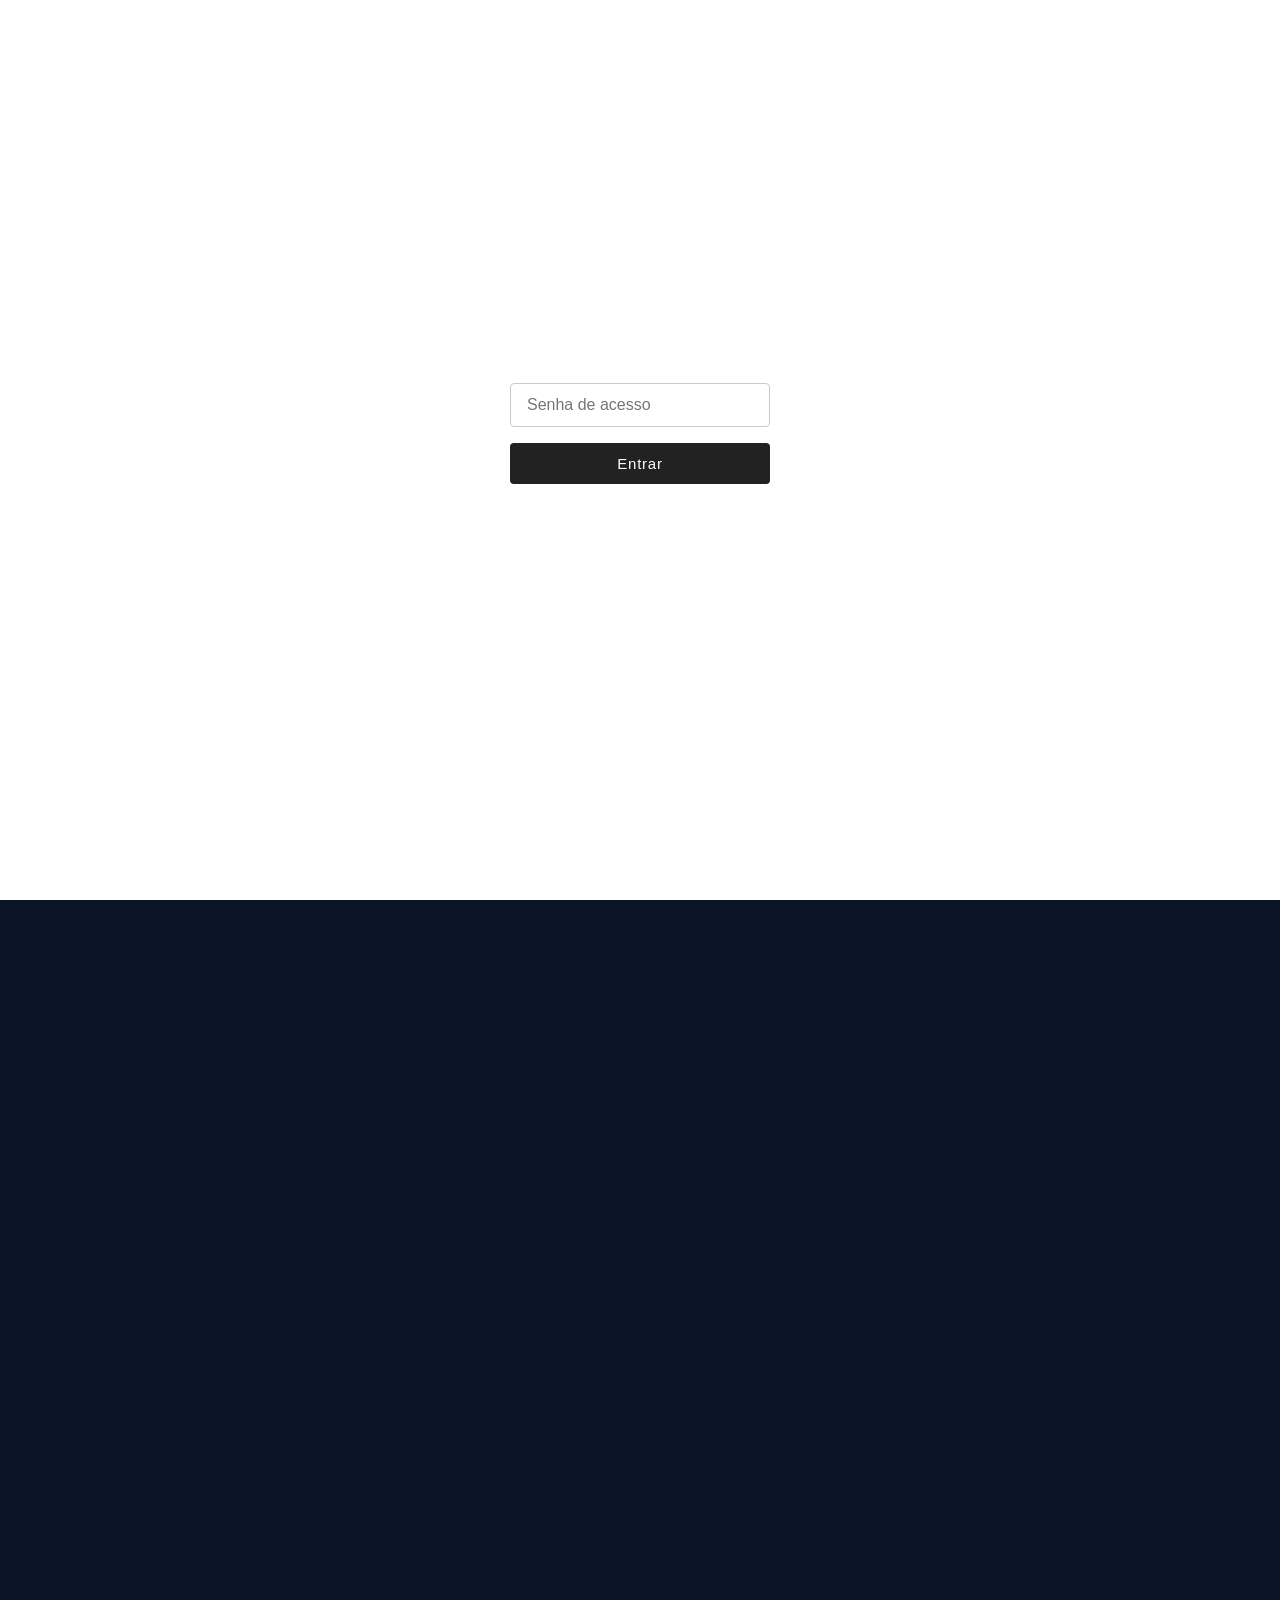
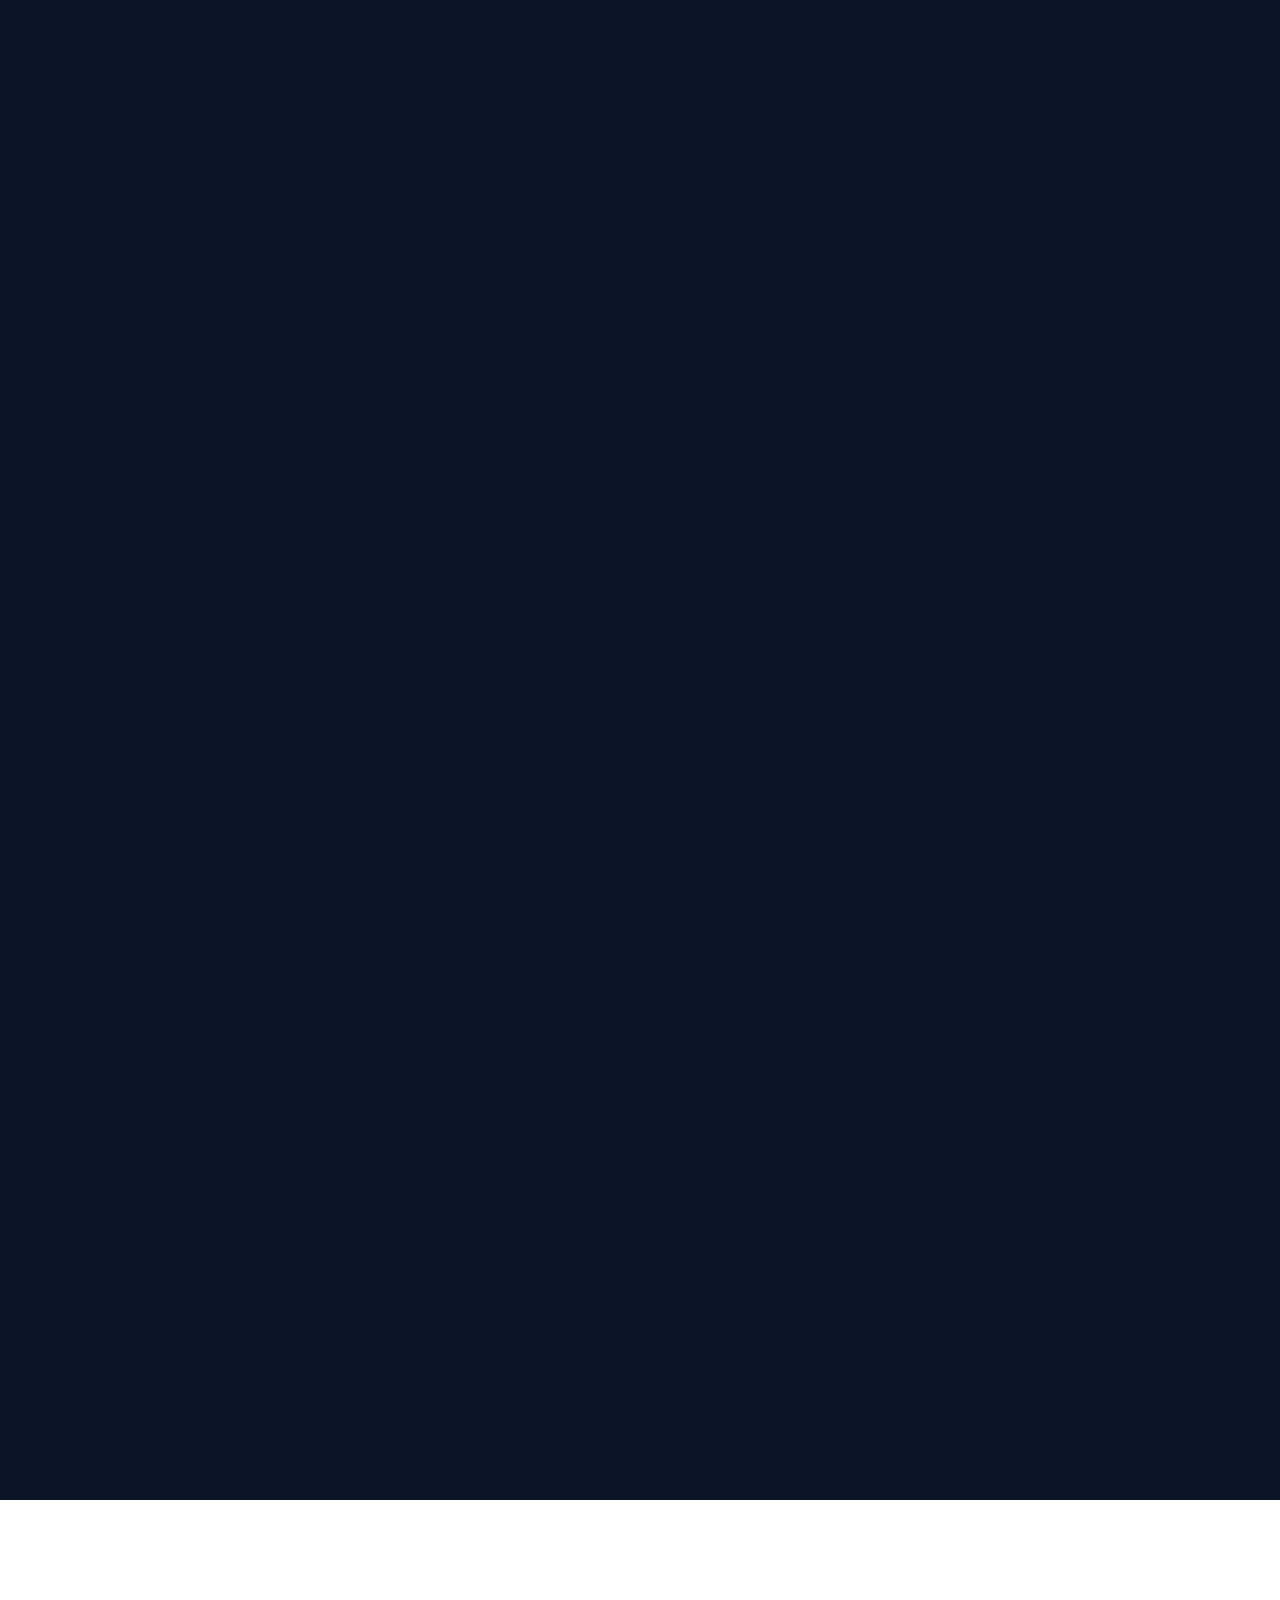
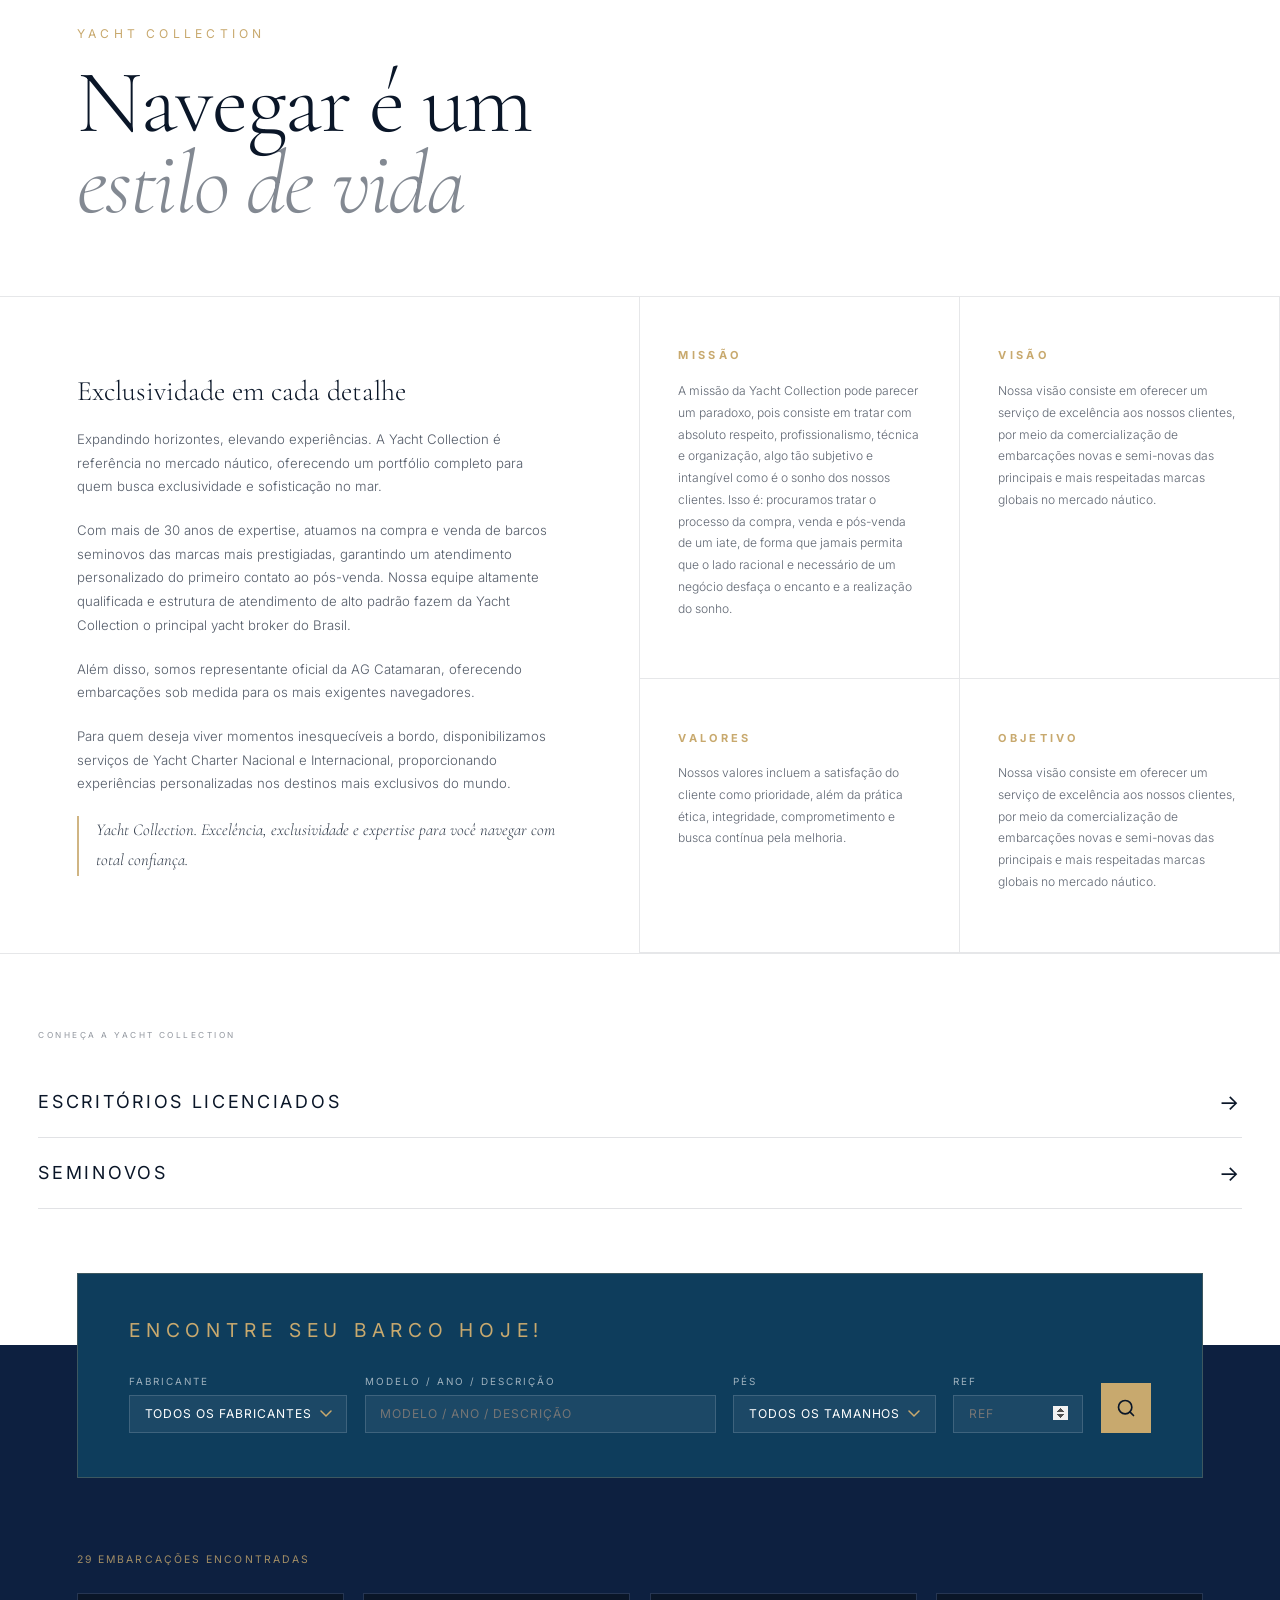
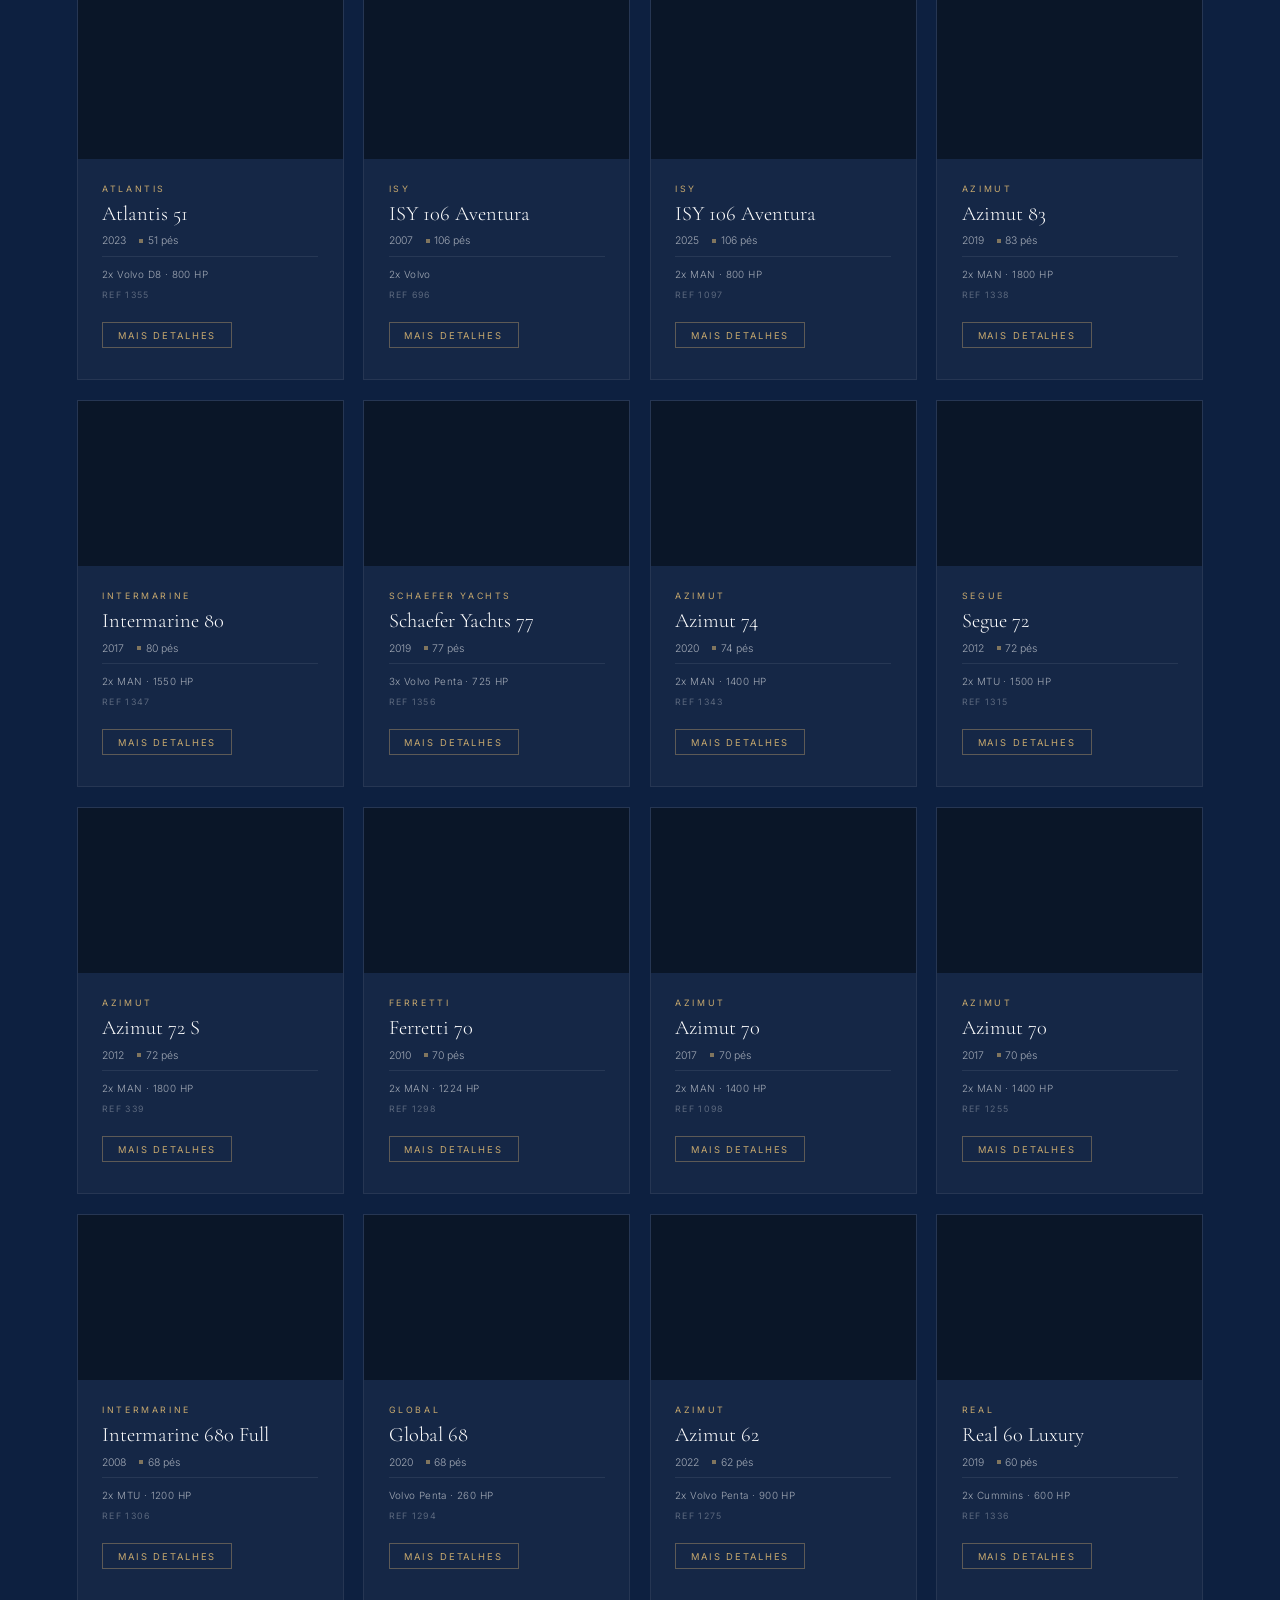
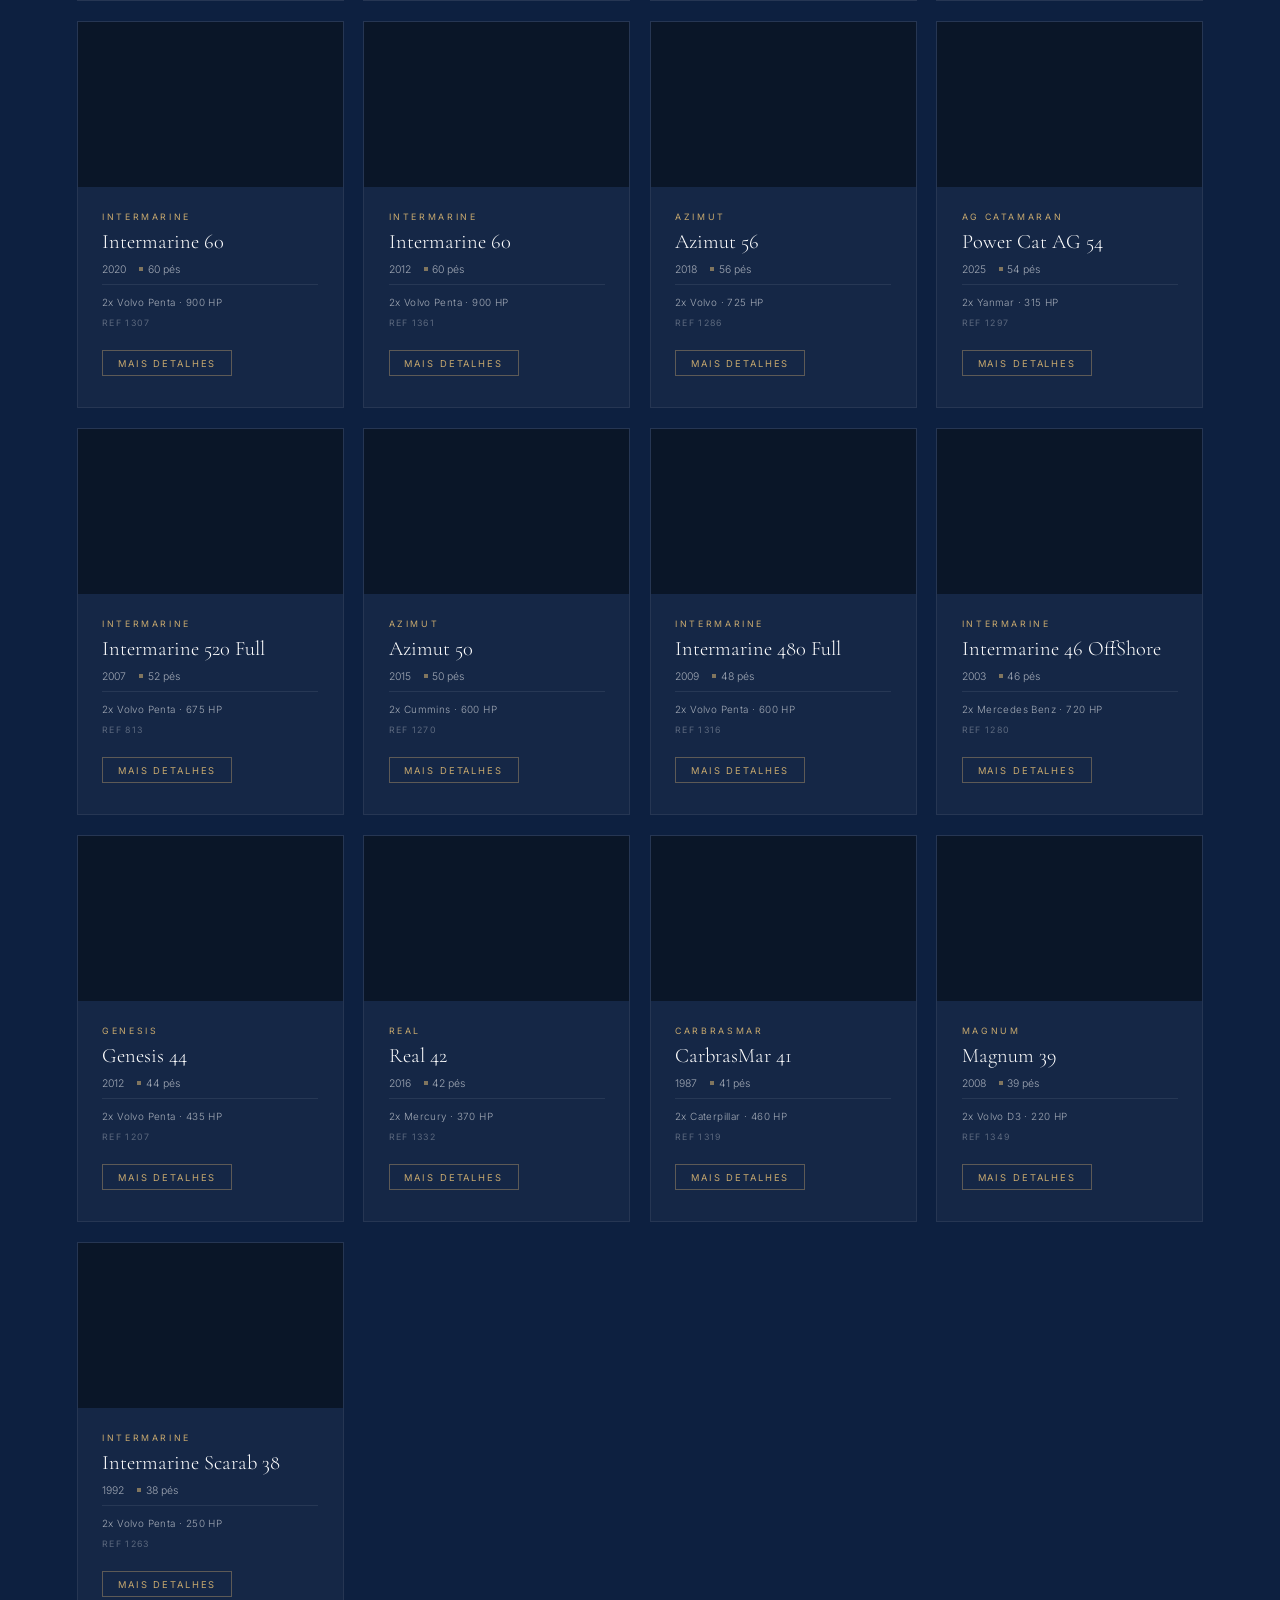
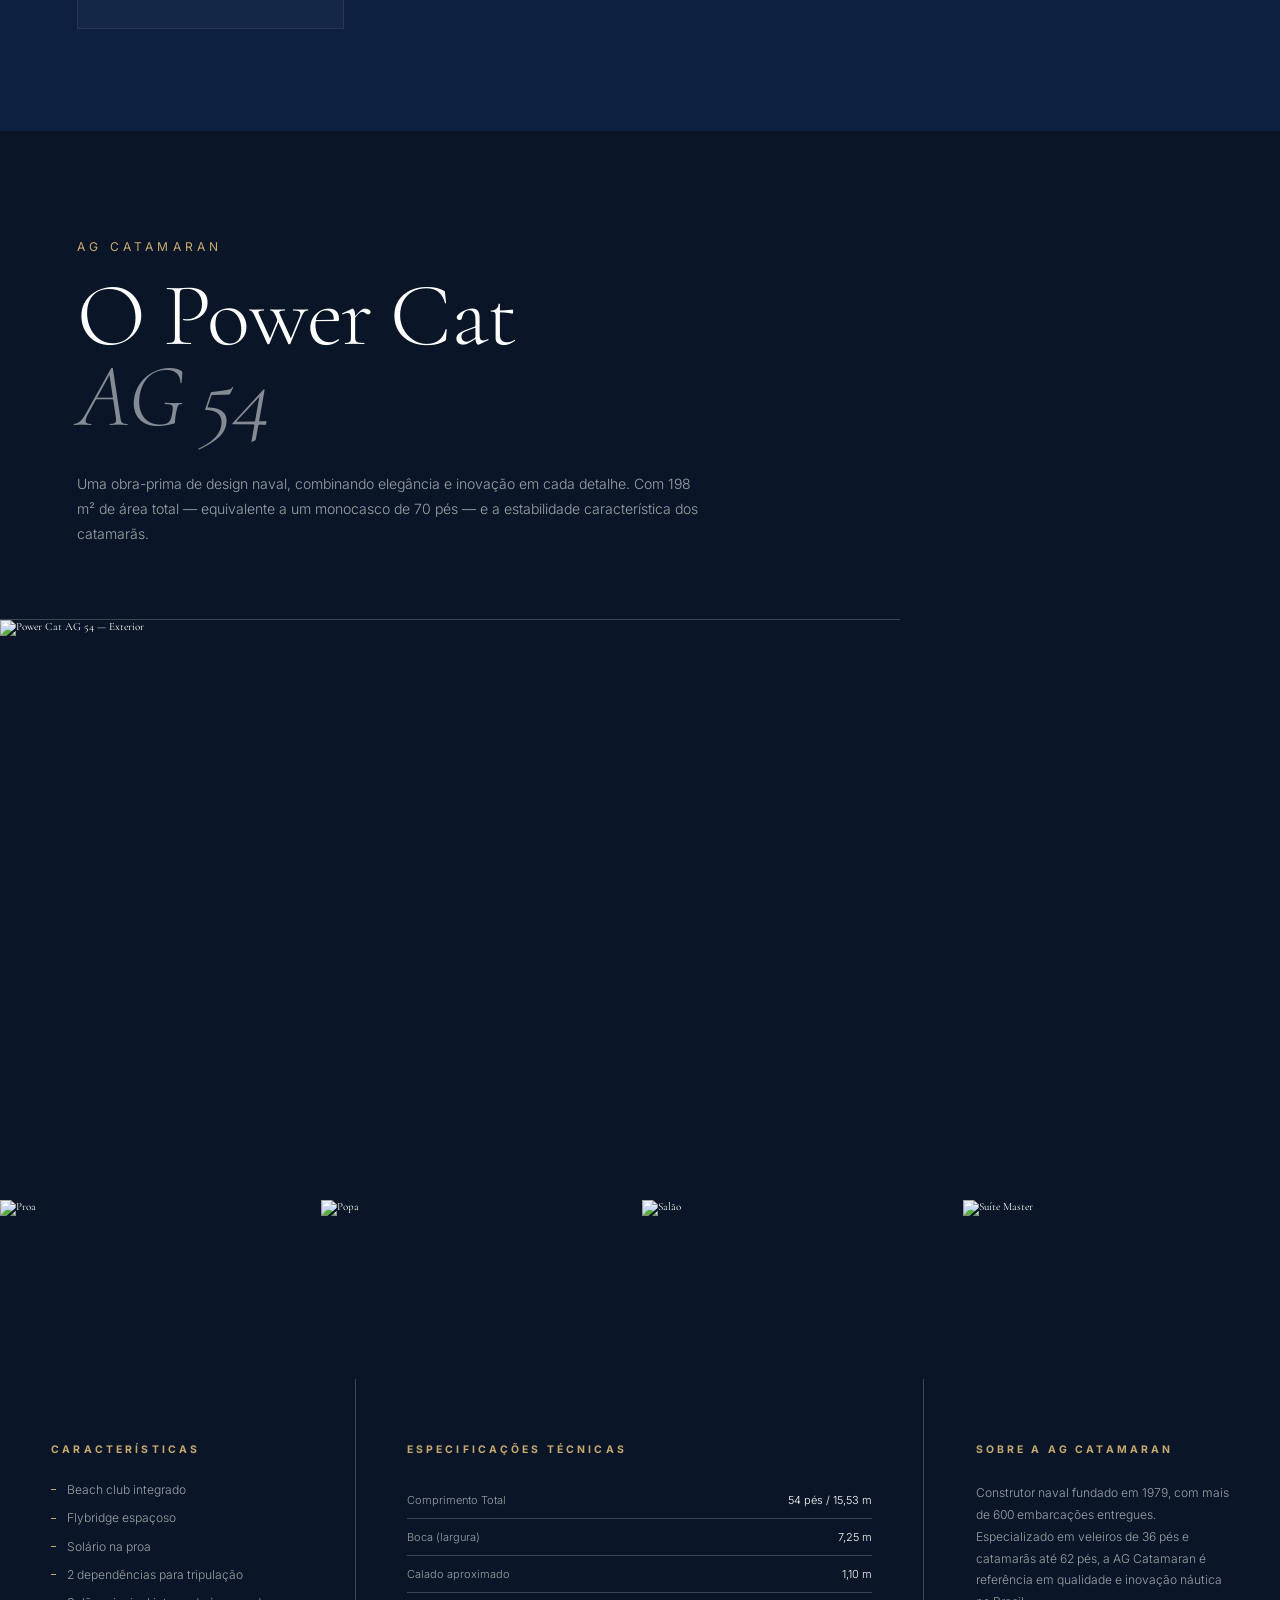
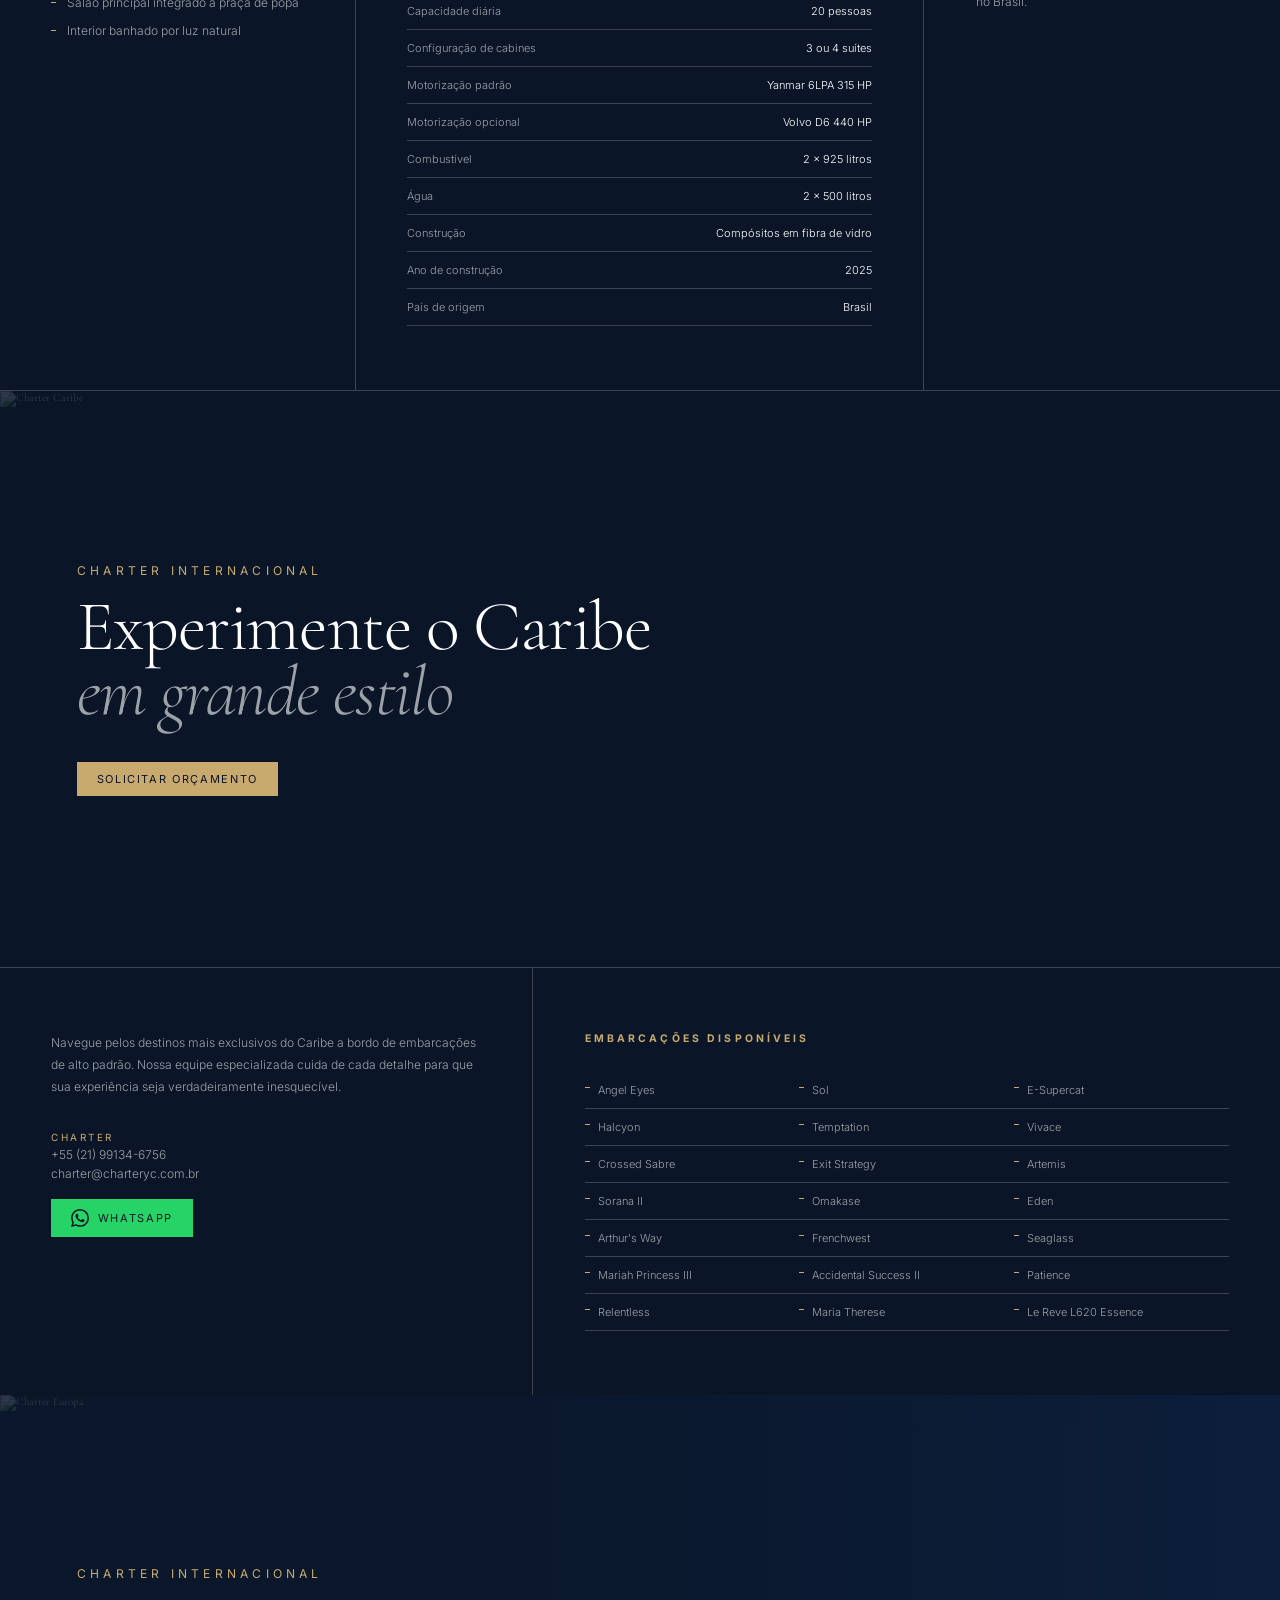
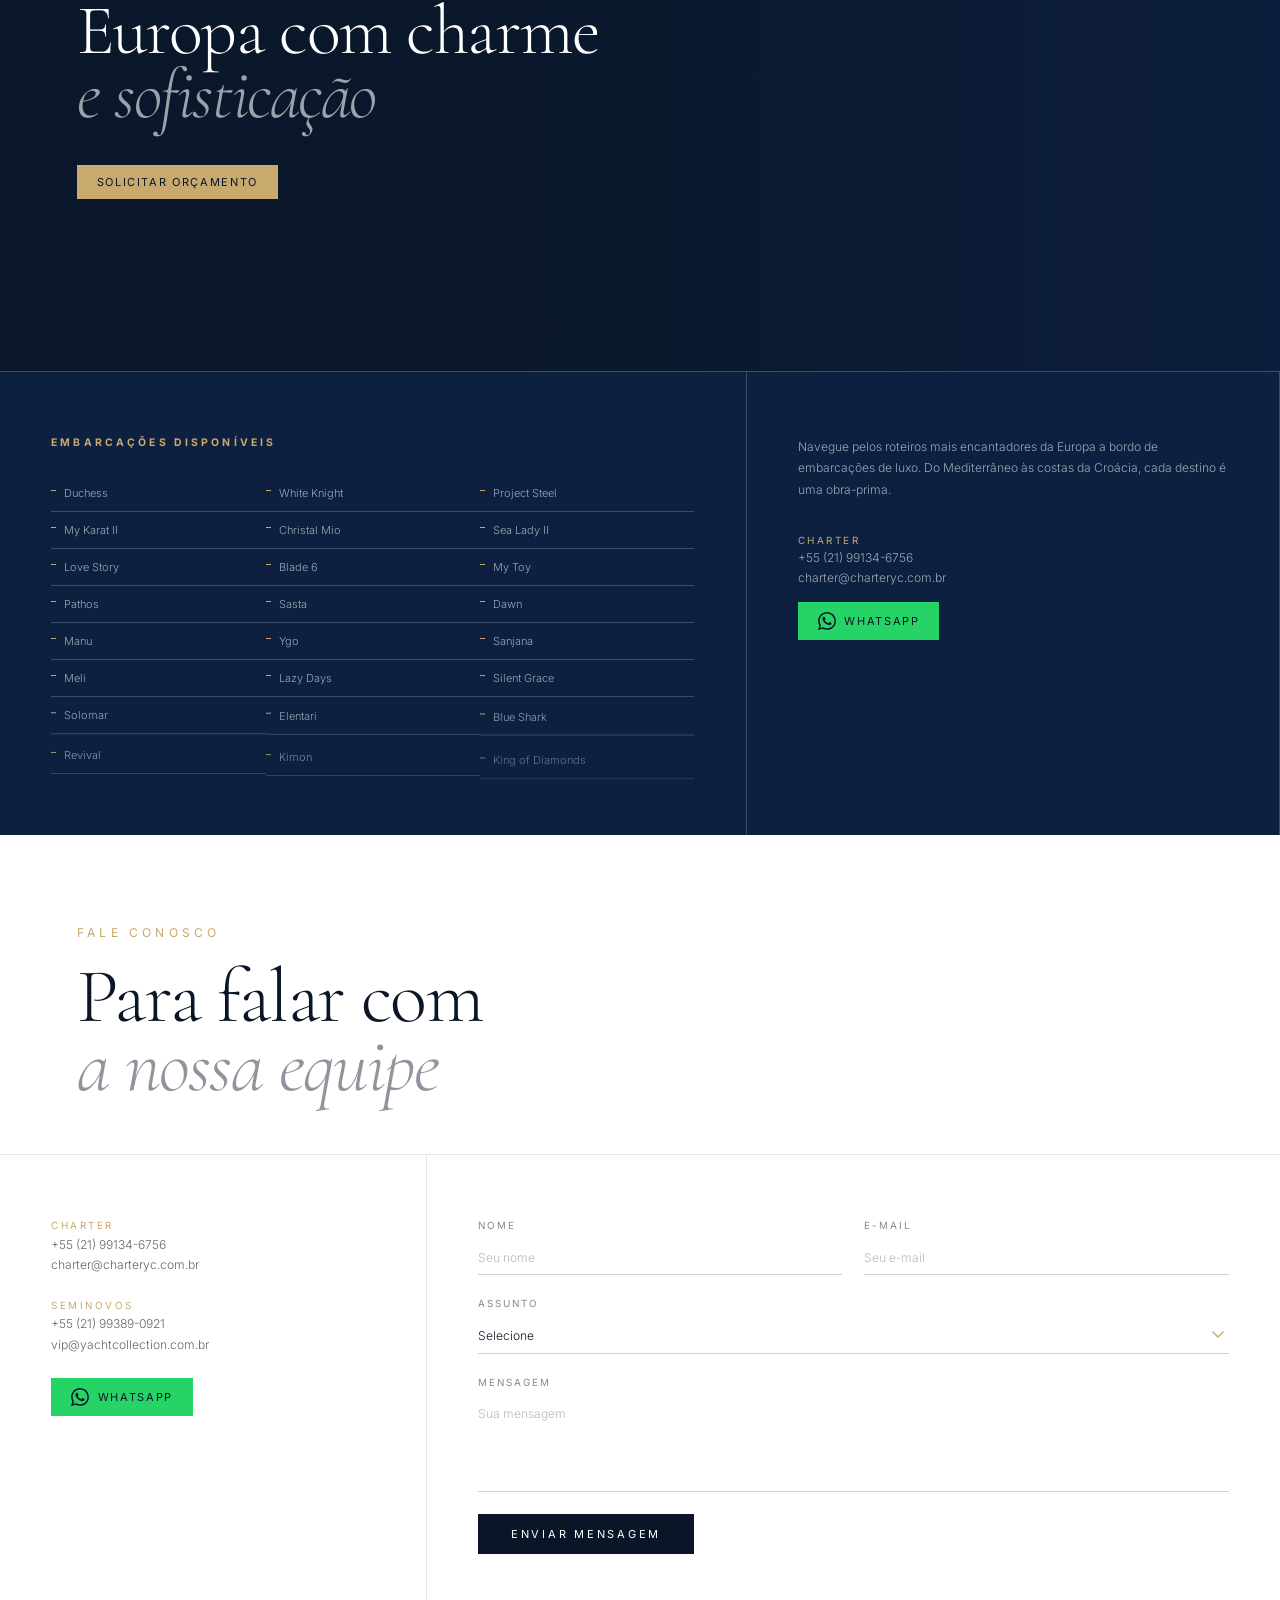
==== commit e745e38e: "feat: adiciona proteção por senha ao site Tela branca de login bloqueia acesso a todas as páginas. A" ====
--- a/index.html
+++ b/index.html
@@ -540,5 +540,6 @@
   <script src="js/ScrollTrigger.min.js"></script>
   <script src="js/lenis.min.js"></script>
   <script src="js/script.js" defer></script>
+  <script src="js/auth.js"></script>
 </body>
 </html>
--- a/css/style.css
+++ b/css/style.css
@@ -314,6 +314,88 @@
   max-width: 36ch;
 }
 
+/* ─── Stage: mobile — carrossel por swipe ─────── */
+@media (hover: none) {
+  .stage        { height: 100vh; position: relative; }
+  .layer,
+  .video-bg,
+  .txt,
+  .progress-bar { display: none; }
+
+  /* ── Carrossel ── */
+  .mobile-carousel {
+    position: absolute;
+    inset: 0;
+    z-index: 10;
+    display: flex;
+    overflow-x: auto;
+    scroll-snap-type: x mandatory;
+    -webkit-overflow-scrolling: touch;
+    scrollbar-width: none;
+  }
+  .mobile-carousel::-webkit-scrollbar { display: none; }
+
+  .mobile-slide {
+    flex: 0 0 100%;
+    height: 100%;
+    scroll-snap-align: start;
+    background-size: cover;
+    background-position: center;
+    position: relative;
+    overflow: hidden;
+  }
+
+  .mobile-slide::before {
+    content: '';
+    position: absolute;
+    inset: 0;
+    background: linear-gradient(150deg, rgba(6,14,28,.75) 0%, rgba(6,14,28,.22) 70%);
+  }
+
+  .mobile-slide .txt {
+    display: flex;
+    position: absolute;
+    inset: 0;
+    padding: var(--pad);
+    padding-bottom: 14vh;
+    align-items: flex-end;
+    clip-path: none !important;
+    transform: none !important;
+    opacity: 1 !important;
+  }
+
+  .mobile-slide .txt__card {
+    transform: none !important;
+    max-width: calc(100vw - calc(2 * var(--pad)));
+  }
+
+  /* ── Dots ── */
+  .mobile-carousel__dots {
+    position: absolute;
+    bottom: 2.2rem;
+    left: 50%;
+    transform: translateX(-50%);
+    display: flex;
+    gap: .8rem;
+    z-index: 11;
+  }
+
+  .mobile-carousel__dot {
+    width: 6px; height: 6px;
+    border-radius: 50%;
+    background: rgba(255,255,255,.3);
+    border: none;
+    padding: 0;
+    cursor: pointer;
+    transition: background .3s ease, transform .3s ease;
+  }
+
+  .mobile-carousel__dot.is-active {
+    background: var(--gold);
+    transform: scale(1.5);
+  }
+}
+
 /* ─── Progress Bar ───────────────────────────── */
 .progress-bar {
   position: absolute;
@@ -981,14 +1063,15 @@
 .seminovos-results {
   width: 100%;
   max-width: 1400px;
+  margin-top: 1rem;
 }
 
 .yacht-grid {
   display: grid;
-  grid-template-columns: repeat(auto-fill, minmax(300px, 1fr));
-  gap: 1px;
-  background: rgba(200, 169, 110, 0.12);
-  border: 1px solid rgba(200, 169, 110, 0.12);
+  grid-template-columns: repeat(4, 1fr);
+  gap: 1.8rem;
+  background: none;
+  border: none;
 }
 
 .seminovos-count {
@@ -1002,13 +1085,17 @@
 }
 
 .yacht-card {
-  background: var(--ocean);
-  display: flex;
-  flex-direction: column;
-  transition: background 0.25s ease;
-}
-
-.yacht-card:hover { background: rgba(10, 22, 40, 0.9); }
+  background: rgba(255,255,255,0.03);
+  border: 1px solid rgba(255,255,255,0.07);
+  display: flex;
+  flex-direction: column;
+  transition: background 0.3s ease, border-color 0.3s ease;
+}
+
+.yacht-card:hover {
+  background: rgba(255,255,255,0.07);
+  border-color: rgba(200,169,110,0.3);
+}
 
 .yacht-card__img-wrap {
   overflow: hidden;
@@ -1027,7 +1114,7 @@
 .yacht-card:hover .yacht-card__img { transform: scale(1.04); }
 
 .yacht-card__body {
-  padding: 2rem 2rem 2.4rem;
+  padding: 2.2rem 2.2rem 2.8rem;
   display: flex;
   flex-direction: column;
   flex: 1;
@@ -1754,9 +1841,14 @@
   letter-spacing: 0.05em;
 }
 
+/* ─── Tablet: 3 colunas ─────────────────────── */
+@media screen and (min-width: 769px) and (max-width: 1100px) {
+  .yacht-grid { grid-template-columns: repeat(3, 1fr); gap: 1.4rem; }
+}
+
 /* ─── Mobile wide: 2-col yacht grid ─────────── */
 @media screen and (min-width: 460px) and (max-width: 768px) {
-  .yacht-grid { grid-template-columns: 1fr 1fr; }
+  .yacht-grid { grid-template-columns: 1fr 1fr; gap: 1rem; }
   .yacht-card__title { font-size: 1.2rem; }
 }
 
@@ -1837,7 +1929,7 @@
   .filter-group--ref  { min-width: 100%; max-width: 100%; flex: none; }
   .filter-search      { width: 100%; height: 48px; }
   /* 2 colunas em telas >= 460px, 1 coluna em telas menores */
-  .yacht-grid         { grid-template-columns: 1fr; gap: 0; }
+  .yacht-grid         { grid-template-columns: 1fr; gap: 1rem; }
   .yacht-card__img-wrap { aspect-ratio: 16/9; }
   .yacht-card__body   { padding: 1.2rem 1.2rem 1.6rem; gap: 0.5rem; }
   .yacht-card__title  { font-size: 1.3rem; }
